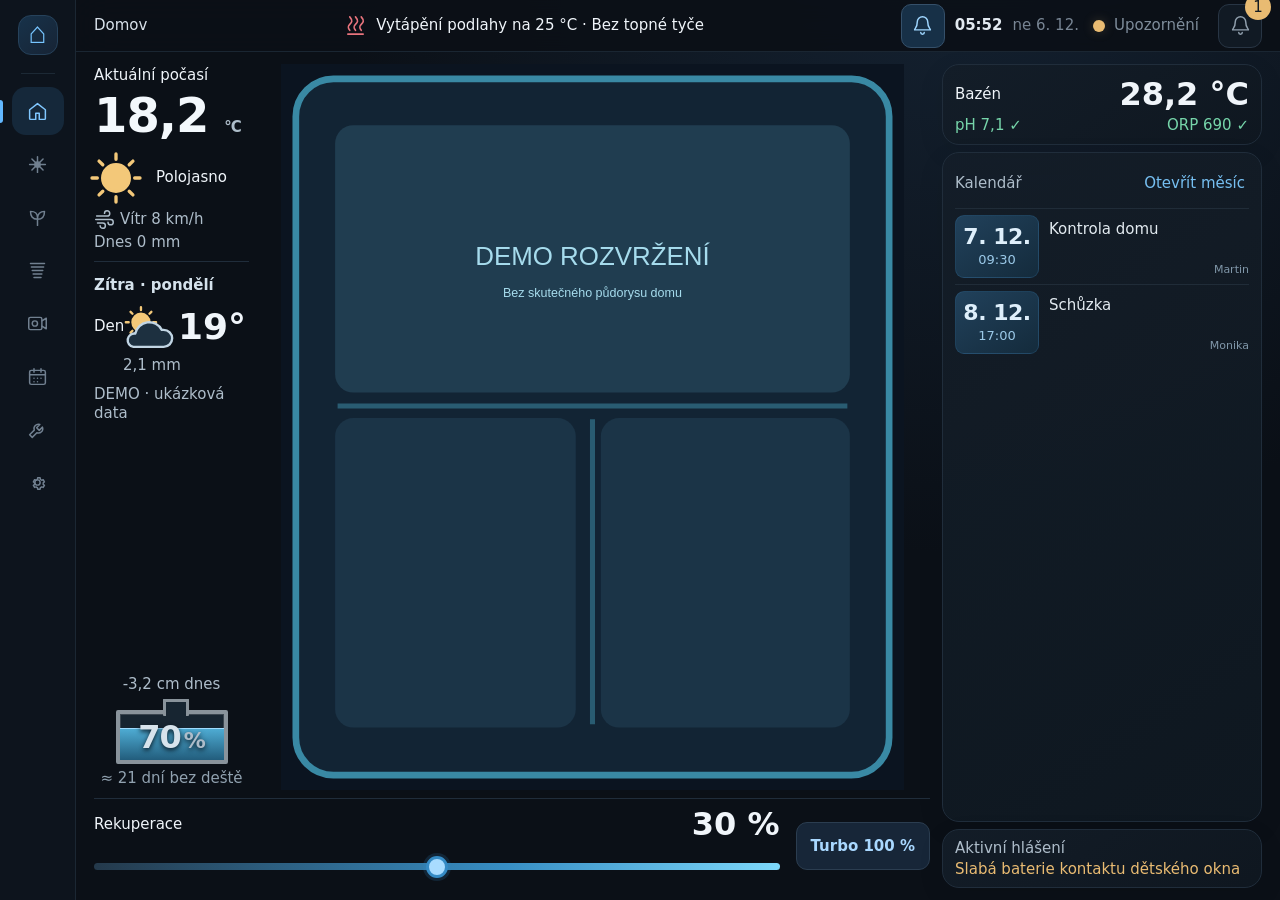
==== index.html @ 079b48f7 "deploy: kudykam/home-panel-esp32@e3492c60e40f4cee15c1166cba44aa12a469d02b" ====
<!doctype html>
<html lang="cs">
  <head>
    <meta charset="UTF-8" />
    <meta name="viewport" content="width=device-width, initial-scale=1.0, viewport-fit=cover" />
    <meta name="theme-color" content="#0b1017" />
    <title>Domov · Ovládací panel</title>
    <script type="module" crossorigin src="./assets/index-CubqX4QG.js"></script>
    <link rel="stylesheet" crossorigin href="./assets/index-C8oqj4Im.css">
  </head>
  <body>
    <div id="app"></div>
  </body>
</html>
---- assets/index-C8oqj4Im.css ----
#app .forecast-period{display:grid;grid-template-columns:32px 40px 1fr;align-items:center;gap:3px;width:100%}#app .forecast-period>b{font-size:calc(var(--type-value)*.8);line-height:1.1}#app .forecast-period>small{grid-column:2/-1;font-size:var(--type-min);color:var(--muted)}#app .home-forecast{cursor:pointer;min-height:44px}#app .home-forecast:focus-visible{outline:2px solid #65b9f5;outline-offset:3px}#app.editing-panel .home-forecast{outline:2px dashed #65b9f5;outline-offset:3px}#app .status-icon-mapping{grid-column:1/-1}#app .status-map-row{display:grid;grid-template-columns:minmax(60px,1fr) minmax(100px,2fr) 28px 44px;align-items:center;gap:8px;margin-bottom:8px}#app .binding-modal input{min-width:0;width:100%;min-height:44px;padding:8px;font-size:var(--type-min)}#app .binding-modal form label{display:grid;gap:8px}#app .operating-status{min-width:0}#app .operating-status>span{overflow:hidden;white-space:nowrap;text-overflow:ellipsis}:root{font-family:Segoe UI,system-ui,sans-serif;color:#e6edf5;background:#0b1017;font-synthesis:none;text-rendering:optimizeLegibility;--bg:#0b1017;--panel:#111923;--panel2:#141e2a;--stroke:#202d3b;--muted:#8593a1;--dim:#5f6d7b;--blue:#64b5ff;--cyan:#55d0df;--green:#76d5aa;--amber:#e9bb72;--red:#e8747d;--rail:76px;--top:58px}*{box-sizing:border-box}body{margin:0;min-width:320px;min-height:100vh;background:radial-gradient(ellipse at 75% -10%,#152333 0,transparent 46%),var(--bg)}button,input,select{font:inherit}button{color:inherit;cursor:pointer}#app{min-height:100vh}.sidebar{position:fixed;z-index:5;inset:0 auto 0 0;width:var(--rail);background:#0d141d;border-right:1px solid #1b2733;display:flex;flex-direction:column;align-items:center;padding:15px 0 12px}.brand-mark{width:40px;height:40px;border-radius:13px;display:grid;place-items:center;background:linear-gradient(140deg,#17324a,#172435);border:1px solid #26425b;color:#77c5ff}.brand-house{font:30px/1 Manrope;transform:translateY(-2px)}.rail-separator{width:34px;height:1px;background:#1c2935;margin:18px 0 13px}.rail-nav{display:flex;flex-direction:column;gap:7px;align-items:center}.rail-button{position:relative;width:52px;height:51px;border:0;border-radius:14px;background:transparent;color:#718090;display:flex;align-items:center;justify-content:center;transition:.16s}.rail-button>span:not(.alarm-dot){position:absolute;left:calc(100% + 10px);z-index:10;padding:7px 10px;background:#192534;border:1px solid #2a3a4d;border-radius:8px;color:#dce6f1;font-size:12px;white-space:nowrap;opacity:0;pointer-events:none;transform:translate(-3px);transition:.15s}.rail-button:hover>span:not(.alarm-dot){opacity:1;transform:translate(0)}.rail-button:hover{background:#172332;color:#d7e8f7}.rail-button.active{color:#80c7ff;background:#15283a}.rail-button.active:before{content:"";position:absolute;left:-12px;width:3px;height:23px;border-radius:0 3px 3px 0;background:#62b8ff}.sidebar-bottom{margin-top:auto;display:flex;flex-direction:column;align-items:center;gap:15px}.avatar{width:32px;height:32px;border-radius:50%;display:grid;place-items:center;background:#243142;color:#b8c6d4;font-size:13px;font-weight:700}.alarm-button{color:#718090}.alarm-button.alarm-on{color:#ff8991;background:#39202a}.alarm-dot{display:none;position:absolute;width:6px;height:6px;background:#e8747d;border:1px solid #0d141d;border-radius:50%;right:12px;top:11px}.alarm-on .alarm-dot{display:block}.workspace{margin-left:var(--rail);min-height:100vh}.topbar{height:var(--top);border-bottom:1px solid #1a2632;display:flex;align-items:center;justify-content:space-between;padding:0 30px;position:sticky;z-index:4;top:0;background:#0b1017e8;-webkit-backdrop-filter:blur(18px);backdrop-filter:blur(18px)}.breadcrumbs{display:flex;align-items:center;gap:11px;color:#758392;font-size:12px}.breadcrumbs b{font-weight:500;color:#d9e2eb}.crumb-slash{color:#384552}.topbar-right{display:flex;align-items:center;gap:12px;color:#7f8d9b;font-size:11px}.connection{display:flex;align-items:center;gap:7px;color:#9aa8b6}.connection i,.online-chip i,.live-pill i{width:6px;height:6px;border-radius:50%;background:#66d6a2;box-shadow:0 0 9px #66d6a277}.topbar-divider{height:18px;width:1px;background:#263240;margin:0 4px}.clock{font-size:13px;color:#e2e9f0;font-weight:600}.date{color:#788594}.round-button{width:34px;height:34px;border-radius:11px;border:1px solid #283544;background:#111a24;color:#91a0ae;display:grid;place-items:center;margin-left:9px}.top-alarm.alarm-on{color:#ff8991;border-color:#703740}.page-content{max-width:1480px;margin:auto;padding:25px 30px 28px}.page-head{display:flex;align-items:center;justify-content:space-between;margin-bottom:21px;min-height:71px}.eyebrow,.section-kicker{display:block;color:#738292;font-size:9px;font-weight:700;letter-spacing:1.5px}.page-head h1{font-family:Manrope,sans-serif;font-size:27px;line-height:1.2;letter-spacing:-.8px;margin:6px 0 4px;font-weight:600;color:#eef3f8}.subhead{margin:0;color:#8593a1;font-size:12px}.wave{font-size:18px;color:#eabd77;margin-left:5px}.primary-button,.secondary-button,.danger-button{min-height:40px;padding:0 14px;border-radius:11px;border:1px solid #2b3d50;background:#172638;color:#a9d8ff;display:inline-flex;align-items:center;justify-content:center;gap:9px;font-size:11px;font-weight:600;transition:.15s}.primary-button:hover{background:#1c3148;border-color:#3c6386}.secondary-button{background:#131d28;color:#bdc9d5;border-color:#2a3744}.secondary-button:hover{background:#1b2836}.danger-button{background:#a63c48;border-color:#bd5661;color:#fff}.danger-button:hover{background:#bb4955}.switch,.toggle{width:29px;height:17px;border-radius:12px;background:#34414e;display:inline-flex;align-items:center;padding:2px;transition:.18s}.switch i,.toggle i{width:13px;height:13px;background:#9aa6b2;border-radius:50%;transition:.18s}.switch.on,.toggle.on{background:#3d91ce;justify-content:flex-end}.switch.on i,.toggle.on i{background:#eaf6ff}.card{background:linear-gradient(145deg,#131d28f5,#0f1720f5);border:1px solid #202d3b;border-radius:17px;box-shadow:0 8px 28px #00000013}.home-grid{display:grid;grid-template-columns:minmax(0,1.55fr) minmax(285px,.9fr);gap:16px;min-height:465px}.floorplan-card{padding:17px 18px 12px;display:flex;flex-direction:column;min-width:0}.card-heading{display:flex;align-items:center;justify-content:space-between}.card-heading h2,.integration-card h2,.activity-card h2,.outdoor-controls h2{font-family:Manrope,sans-serif;font-weight:600;font-size:15px;letter-spacing:-.25px;margin:4px 0 0;color:#e6edf4}.card-heading.compact h2{font-size:14px}.live-pill{display:inline-flex;align-items:center;gap:6px;margin-left:6px;padding:4px 7px;border:1px solid #284639;border-radius:20px;color:#7dd8ab;font:600 9px DM Sans;vertical-align:2px}.live-pill i{width:5px;height:5px}.icon-action{width:31px;height:31px;border:1px solid #293746;border-radius:10px;background:#141f2a;color:#91a1af;display:grid;place-items:center}.icon-action:hover{color:#9bd3ff;border-color:#385674}.icon-action.small{width:27px;height:27px;background:transparent;border-color:transparent}.floorplan-host{flex:1;min-height:0;display:grid;place-items:center;padding:13px 12px 6px}.plan-placeholder,.plan-live{width:100%;height:100%;max-height:396px;min-height:280px;position:relative;border-radius:12px;overflow:hidden;background:#101923}.plan-placeholder svg{width:100%;height:100%;display:block}.map-room{fill:#121e29;stroke:#7e93a5;stroke-width:.62;transition:.2s}.room-0{fill:#172735}.room-1,.room-2{fill:#16232d}.map-room+text{fill:#91a0ad;font:2px DM Sans;pointer-events:none}.map-dot{fill:#58b8ff;filter:drop-shadow(0 0 1px #59baff)}.map-dot.soft{fill:#697d8d}.plan-overlay{position:absolute;left:50%;bottom:11px;transform:translate(-50%);padding:7px 11px;background:#0d151edb;border:1px solid #263847;border-radius:8px;color:#8797a5;font-size:9px;white-space:nowrap;-webkit-backdrop-filter:blur(6px);backdrop-filter:blur(6px)}.plan-live img{width:100%;height:100%;object-fit:contain}.live-tag{position:absolute;top:10px;left:11px;padding:6px 8px;border-radius:8px;background:#0b131bdb;color:#83d2a6;font-size:9px;display:flex;gap:6px;align-items:center}.live-tag i{width:5px;height:5px;border-radius:50%;background:#65d89f}.floorplan-footer{display:flex;align-items:center;gap:13px;border-top:1px solid #1e2a36;padding:10px 2px 0;color:#7d8a98;font-size:9px}.floorplan-footer>span{display:flex;align-items:center;gap:6px}.legend-dot{width:7px;height:7px;border-radius:50%}.legend-dot.blue{background:#5cb5fc}.legend-dot.muted{background:#657583}.floorplan-footer .floorplan-note{margin-left:auto;color:#596978}.right-stack{display:grid;grid-template-rows:auto auto 1fr;gap:13px;min-height:0}.status-card{padding:16px 17px 8px}.status-check{width:27px;height:27px;border-radius:9px;background:#193329;color:#75d9a2;display:grid;place-items:center}.status-list{margin-top:12px}.status-row{height:38px;display:flex;align-items:center;gap:9px;border-top:1px solid #1d2935;font-size:10px}.row-icon{width:24px;height:24px;border-radius:8px;display:grid;place-items:center}.blue-icon{color:#73c5ff;background:#182d3e}.amber-icon{color:#e9bd79;background:#30291e}.cyan-icon{color:#6acddb;background:#183039}.row-label{color:#9ba8b4;flex:1}.status-row strong{color:#dce5ed;font-size:10px;font-weight:600}.row-trend{color:#6cd29f;font-size:9px}.weather-card{padding:14px 17px 12px}.weather-main{display:flex;align-items:center;justify-content:space-between}.weather-temp{font:500 37px/1.1 Manrope,sans-serif;letter-spacing:-2px;margin-top:4px;color:#eaf0f6}.weather-temp span{font-size:25px;color:#bac8d4}.weather-caption{font-size:9px;color:#8a98a6;margin-top:3px}.weather-caption span{margin:0 4px;color:#51606e}.weather-icon{font-size:49px;line-height:1;color:#e4be7d;position:relative;margin:1px 12px 0 0}.weather-icon span{position:absolute;font-size:32px;right:-12px;bottom:-5px;color:#778b9d}.weather-foot{border-top:1px solid #202c38;margin-top:11px;padding-top:10px;display:flex;justify-content:space-between;color:#7e8c9a;font-size:9px}.weather-foot b{color:#c7d1dc;font-weight:500;margin-left:4px}.next-card{padding:12px 14px;display:flex;align-items:center;gap:11px;min-height:67px}.next-icon{width:31px;height:31px;display:grid;place-items:center;border-radius:10px;background:#1a2937;color:#78c2fa}.next-card>div:nth-child(2){display:flex;flex-direction:column;gap:3px;flex:1}.next-card strong{font-size:11px;color:#d6e0e9}.next-card>div:nth-child(2)>span:last-child{font-size:9px;color:#81909d}.next-card .section-kicker{font-size:8px}.online-chip,.saved-chip{display:inline-flex;align-items:center;gap:7px;padding:8px 10px;border:1px solid #263b34;border-radius:10px;color:#8dd5ae;background:#11221c;font-size:10px}.climate-grid{display:grid;grid-template-columns:minmax(240px,.85fr) minmax(330px,1.2fr);gap:15px}.climate-main{padding:24px;display:flex;flex-direction:column;align-items:center;min-height:360px;grid-row:span 2;background:radial-gradient(ellipse at 50% 37%,#1a2b39,#121c27 62%)}.climate-main>.section-kicker{align-self:flex-start}.climate-reading{font:500 90px/.95 Manrope;color:#edf5fb;letter-spacing:-7px;margin-top:35px}.climate-reading sup{font-size:36px;letter-spacing:-2px;color:#b9c9d6}.climate-status{color:#9bacb8;font-size:11px;display:flex;align-items:center;gap:8px;margin-top:10px}.climate-status svg{color:#e9bb72}.thermo-control{display:flex;align-items:center;justify-content:space-between;width:100%;margin-top:auto;border-top:1px solid #263442;padding-top:18px}.thermo-control>div{display:flex;flex-direction:column;align-items:center;gap:3px;color:#8594a1;font-size:10px}.thermo-control strong{font-size:21px;color:#e7edf4}.circle-control{width:42px;height:42px;border-radius:50%;background:#192632;border:1px solid #334454;color:#c2d0dc;font-size:23px}.circle-control:hover{border-color:#62afe7;color:#8bcfff}.setting-card,.zone-card{padding:18px}.segmented{display:grid;grid-template-columns:repeat(3,1fr);gap:5px;padding:4px;background:#0d151d;border-radius:11px;margin-top:17px}.segmented button{border:0;background:transparent;color:#82909e;border-radius:8px;height:32px;font-size:10px}.segmented button.selected{background:#1a2c3b;color:#9ed4ff;box-shadow:inset 0 0 0 1px #29445a}.mini-metrics{display:grid;grid-template-columns:repeat(3,1fr);margin:17px 0 14px}.mini-metrics>div{display:flex;flex-direction:column;gap:7px;padding-left:10px;border-left:1px solid #273441}.mini-metrics>div:first-child{padding-left:0;border:0}.mini-metrics span{font-size:8px;color:#7e8c99}.mini-metrics b{font-size:12px;color:#dbe4ec}.green-text{color:#75d5a4!important}.device-row{border-top:1px solid #24313e;padding-top:12px;display:flex;align-items:center;gap:10px;color:#e3b96f}.device-row span:nth-child(2){display:flex;flex-direction:column;gap:3px;flex:1}.device-row b{font-size:10px;color:#d7e0e9}.device-row small{font-size:8px;color:#82909d}.toggle{cursor:pointer}.zone-card .card-heading{margin-bottom:12px}.tiny-counter{font-size:9px;padding:5px 7px;background:#192530;border-radius:7px;color:#91a0ae}.zone-row{display:grid;grid-template-columns:110px 1fr 43px;gap:10px;align-items:center;height:34px;border-top:1px solid #1e2a36;font-size:9px;color:#a4b0ba}.zone-row b{text-align:right;color:#e0e8ef}.zone-bar{height:4px;background:#283541;border-radius:4px;overflow:hidden}.zone-bar i{display:block;height:100%;background:linear-gradient(90deg,#3488c9,#64c3eb);border-radius:4px}.feature-grid{display:grid;grid-template-columns:repeat(3,1fr);gap:15px}.feature-card{padding:18px;min-height:216px}.feature-top{display:flex;justify-content:space-between;align-items:center;margin-bottom:18px}.feature-icon{width:42px;height:42px;border-radius:13px;background:#182b3a;color:#72c4fa;display:grid;place-items:center}.feature-icon.irrigation{background:#1a3029;color:#78d1a4}.feature-icon.tank{background:#183039;color:#6ecddd}.feature-card>.section-kicker{font-size:8px}.feature-value{font:600 31px Manrope,sans-serif;letter-spacing:-1px;margin-top:5px}.feature-label{font-size:10px;color:#9ba9b4;margin-top:1px}.feature-detail{font-size:9px;color:#738291;margin-top:12px}.feature-meter{height:4px;background:#283440;margin-top:12px;border-radius:4px}.feature-meter i{display:block;height:100%;background:#54b3ed;border-radius:4px}.outdoor-controls{margin-top:15px;padding:18px;display:flex;align-items:center;justify-content:space-between}.outdoor-controls p{font-size:10px;color:#84929f;margin:6px 0 0}.primary-button.running{color:#92dfb4;background:#183128;border-color:#31523e}.blinds-layout{display:grid;grid-template-columns:1.2fr .8fr;gap:15px}.blind-card,.robo-card{padding:19px}.blind-state{font-size:10px;color:#9ed5ff}.blind-visual{height:184px;display:grid;place-items:center;border-radius:12px;background:radial-gradient(ellipse,#203445,#111a24 72%);margin:14px 0}.window-frame{position:relative;width:176px;height:137px;border:7px solid #4c6273;border-radius:5px;background:linear-gradient(135deg,#203e52,#2b5063 58%,#293b45);box-shadow:0 8px 30px #0006;overflow:hidden}.window-frame:before{content:"";position:absolute;inset:0 auto 0 50%;width:5px;transform:translate(-50%);background:#4c6273;z-index:2}.window-glow{position:absolute;top:0;right:0;bottom:0;left:0;background:linear-gradient(145deg,#91bad029,transparent 60%)}.slats{position:absolute;inset:0 0 auto;height:var(--blind);z-index:3;background:repeating-linear-gradient(180deg,#6a7780,#6a7780 6px,#3a4851 7px,#3a4851 10px);transition:height .2s}.range{-webkit-appearance:none;-moz-appearance:none;appearance:none;width:100%;height:4px;background:linear-gradient(90deg,#4da5e5,#2b3946);border-radius:5px;outline:none;accent-color:#68bdf8}.range::-webkit-slider-thumb{-webkit-appearance:none;-moz-appearance:none;appearance:none;width:14px;height:14px;border-radius:50%;background:#a9dcff;border:3px solid #358bc5;box-shadow:0 0 0 3px #358bc52d}.range-labels,.volume-marks{display:flex;justify-content:space-between;color:#748391;font-size:9px;margin-top:8px}.room-blinds{display:grid;grid-template-columns:repeat(3,1fr);margin-top:17px;padding-top:14px;border-top:1px solid #24313c}.room-blinds>div{display:flex;flex-direction:column;gap:5px;padding-left:11px;border-left:1px solid #283542}.room-blinds>div:first-child{padding-left:0;border:0}.room-blinds span:first-child{font-size:9px;color:#c5d0d9}.room-blinds b{font-size:14px;color:#e3ebf2}.mini-state{font-size:8px;color:#7d8b98}.robo-card{display:flex;flex-direction:column}.robo-top{display:flex;justify-content:space-between;align-items:center;margin-bottom:17px}.robo-disc{width:44px;height:44px;border-radius:50%;display:grid;place-items:center;background:radial-gradient(circle at 35% 30%,#d3dce3,#6e7b85 55%,#333f49);color:#22303c;font-weight:800;font-family:Manrope;border:4px solid #87949e;box-shadow:0 5px 15px #0006}.robo-card h2{font:600 18px Manrope;margin:7px 0}.robo-card p{font-size:10px;color:#82909d;line-height:1.5;margin:0}.robo-stats{display:grid;grid-template-columns:repeat(3,1fr);border-top:1px solid #26323e;border-bottom:1px solid #26323e;margin:17px 0;padding:13px 0}.robo-stats div{display:flex;flex-direction:column;gap:5px;padding-left:9px;border-left:1px solid #26323e}.robo-stats div:first-child{padding-left:0;border:0}.robo-stats b{font-size:11px;color:#d8e2eb}.robo-stats span{font-size:8px;color:#7f8e9b}.full-width{width:100%;margin-top:auto}.events-layout{display:grid;grid-template-columns:1.35fr .85fr;gap:15px}.events-card,.activity-card{padding:18px}.timeline{margin-top:16px}.timeline-item{display:grid;grid-template-columns:50px 13px 1fr 27px;gap:10px;align-items:center;min-height:69px;border-top:1px solid #202d39}.timeline-time{font-size:12px;font-weight:600;color:#d9e4ed}.timeline-time small{display:block;font-size:8px;color:#73818e;font-weight:400;margin-top:3px}.timeline-marker{width:8px;height:8px;border:2px solid #627688;background:#15212d;border-radius:50%;position:relative}.timeline-marker:after{content:"";position:absolute;width:1px;height:55px;top:6px;left:2px;background:#2b3947}.timeline-item:last-child .timeline-marker:after{display:none}.timeline-marker.highlight{border-color:#62b7f3;background:#3b8bc1;box-shadow:0 0 0 4px #24435b}.timeline-copy{display:flex;flex-direction:column;gap:4px}.timeline-copy b{font-size:10px;color:#d5dfe8}.timeline-copy span{font-size:9px;color:#7f8e9c}.activity-card h2{margin:7px 0 14px}.activity-row{display:flex;align-items:flex-start;gap:10px;border-top:1px solid #202c37;padding:13px 0}.activity-dot{width:7px;height:7px;border-radius:50%;background:#57b6f0;margin-top:4px;box-shadow:0 0 8px #57b6f040}.dot-1{background:#e9bd77}.dot-2{background:#72d2a3}.activity-row div{display:flex;flex-direction:column;gap:4px;flex:1}.activity-row b{font-size:9px;color:#cdd8e1;font-weight:500}.activity-row span:not(.activity-dot){font-size:8px;color:#758391}.activity-row time{font-size:8px;color:#758391}.settings-grid{display:grid;grid-template-columns:1.2fr .8fr;gap:14px}.settings-card{padding:19px}.settings-title{display:flex;align-items:center;gap:12px;color:#7cbfeb}.settings-title>div{flex:1}.settings-title h2{font:600 12px Manrope;color:#dce5ed;margin:0}.settings-title p{font-size:9px;color:#7f8c99;margin:4px 0 0}.range-wrap{display:flex;align-items:center;gap:13px;margin:22px 0 7px}.range-wrap .range{flex:1}.range-wrap b{font-size:11px;color:#c9d7e3;width:34px;text-align:right}.setting-divider{height:1px;background:#24313d;margin:17px 0}.time-select{background:#182430;color:#d2dde6;border:1px solid #2a3b4a;border-radius:8px;padding:7px 10px;font-size:10px}.sound-card .volume-value{font:600 34px Manrope;letter-spacing:-1px;color:#e5edf4;margin:24px 0 9px}.volume-value span{font-size:16px;color:#8d9ba8;margin-left:3px}.test-sound{margin-top:18px;width:100%;min-height:36px}.integration-card{grid-column:1/-1;padding:16px 19px;display:flex;align-items:center;justify-content:space-between}.integration-card p{font-size:10px;color:#81909e;margin:7px 0 0}.mock-badge{font-size:8px;color:#a9cceb;letter-spacing:1px;background:#172b3b;border:1px solid #29435a;border-radius:7px;padding:7px 9px}.modal-backdrop{position:fixed;z-index:20;top:0;right:0;bottom:0;left:0;background:#05090dcc;-webkit-backdrop-filter:blur(6px);backdrop-filter:blur(6px);display:grid;place-items:center;padding:18px}.alarm-modal{width:min(400px,100%);padding:28px;border-radius:18px;border:1px solid #554047;background:linear-gradient(145deg,#1d2029,#151a22);box-shadow:0 24px 90px #0009;text-align:center}.alarm-symbol{width:52px;height:52px;border-radius:16px;display:grid;place-items:center;background:#40252b;color:#f08b91;margin:0 auto 18px}.alarm-modal .eyebrow{color:#dc858b}.alarm-modal h2{font:600 20px Manrope;margin:8px 0;color:#f0f2f5}.alarm-modal p{font-size:11px;line-height:1.6;color:#9da8b3;margin:0 auto 22px;max-width:300px}.modal-actions{display:flex;justify-content:center;gap:9px}.modal-actions button{min-width:120px}@media(min-width:1300px){:root{--rail:82px;--top:64px}.page-content{padding:34px 40px}.page-head{margin-bottom:27px}.page-head h1{font-size:30px}.home-grid{gap:18px;min-height:580px}.floorplan-card{padding:20px 22px 14px}.plan-placeholder,.plan-live{max-height:490px;min-height:380px}.right-stack{gap:16px}.status-card{padding:20px}.status-row{height:45px}.weather-card{padding:17px 20px}.next-card{min-height:77px}.climate-grid,.feature-grid,.blinds-layout,.events-layout,.settings-grid{gap:18px}.climate-main{min-height:410px}.feature-card{min-height:245px;padding:22px}.blind-visual{height:225px}.settings-card{padding:23px}}@media(max-width:1100px){.page-content{padding:20px 22px}.topbar{padding:0 22px}.home-grid{grid-template-columns:minmax(0,1.36fr) minmax(268px,.86fr);gap:12px}.floorplan-card{padding:14px}.floorplan-host{padding:10px 4px 5px}.right-stack{gap:10px}.status-card{padding:13px 14px 7px}.weather-card{padding:12px 14px 10px}.next-card{padding:9px 12px;min-height:58px}.status-row{height:34px}.plan-placeholder,.plan-live{min-height:250px}.floorplan-footer .floorplan-note{display:none}.page-head{margin-bottom:16px}.page-head h1{font-size:24px}}@media(max-width:800px){:root{--rail:62px;--top:52px}.sidebar{padding-top:11px}.brand-mark{width:36px;height:36px}.rail-button{width:46px;height:46px}.rail-button.active:before{left:-8px}.page-content{padding:17px 15px}.topbar{padding:0 14px}.connection,.topbar-divider,.date{display:none}.home-grid,.climate-grid,.blinds-layout,.events-layout,.settings-grid{grid-template-columns:1fr}.home-grid{min-height:auto}.floorplan-card{min-height:405px}.right-stack{grid-template-columns:1fr 1fr;grid-template-rows:auto auto}.next-card{grid-column:1/-1}.climate-main{grid-row:auto;min-height:310px}.feature-grid{grid-template-columns:1fr}.feature-card{min-height:170px}.outdoor-controls{gap:14px}.blind-card,.robo-card{min-height:320px}.integration-card{grid-column:auto}.page-head{align-items:flex-start;gap:10px}.page-head>.primary-button,.page-head>.secondary-button,.page-head>.online-chip,.page-head>.saved-chip{margin-top:7px;flex-shrink:0}.subhead{max-width:330px}}@media(max-height:650px)and (min-width:801px){:root{--top:50px}.page-content{padding-top:15px;padding-bottom:14px}.page-head{min-height:58px;margin-bottom:13px}.page-head h1{font-size:23px;margin:4px 0 2px}.subhead{font-size:10px}.home-grid{min-height:calc(100vh - 146px)}.plan-placeholder,.plan-live{min-height:220px;max-height:calc(100vh - 230px)}.floorplan-card{padding:12px 14px 9px}.floorplan-host{padding:7px}.status-row{height:31px}.weather-card{padding-top:9px;padding-bottom:8px}.weather-temp{font-size:31px}.weather-foot{margin-top:8px;padding-top:7px}.next-card{min-height:53px}.climate-main{min-height:280px;padding:19px}.climate-reading{font-size:72px;margin-top:19px}.setting-card,.zone-card{padding:14px}.feature-card{min-height:180px;padding:14px}.blind-visual{height:145px}}@media(max-width:520px){.topbar-right{gap:5px}.clock{font-size:11px}.round-button{width:30px;height:30px}.page-head h1{font-size:20px}.eyebrow{font-size:8px}.subhead{font-size:10px}.page-head>.primary-button{font-size:0;padding:0 10px;min-width:42px}.page-head>.primary-button span:not(.switch){display:none}.right-stack{grid-template-columns:1fr}.next-card{grid-column:auto}.floorplan-card{min-height:350px}.plan-placeholder,.plan-live{min-height:255px}.floorplan-footer{gap:9px}.zone-row{grid-template-columns:95px 1fr 37px}.topbar{padding:0 10px}.breadcrumbs{font-size:10px}.room-blinds{grid-template-columns:1fr;gap:8px}.room-blinds>div{border:0;padding:0;display:grid;grid-template-columns:1fr auto}.room-blinds .mini-state{grid-column:1/-1}.timeline-item{grid-template-columns:43px 10px 1fr 25px;gap:7px}.timeline-copy span{line-height:1.35}}.plan-placeholder{display:grid;place-items:center;background:linear-gradient(145deg,#111b25,#101720)}.plan-placeholder svg{width:34px;height:34px;display:block;fill:none;stroke:currentColor;stroke-width:1.5;stroke-linecap:round;stroke-linejoin:round}.plan-svg{display:block;width:100%;height:100%;object-fit:contain}.plan-marker{cursor:pointer;outline:none}.plan-marker circle{fill:#60b9f45c;stroke:#79c9ff;stroke-width:5;vector-effect:non-scaling-stroke}.plan-marker .marker-core{fill:#8bd1ff;stroke:#d3edff;stroke-width:1.2}.plan-marker.critical circle{fill:#e9bd7755;stroke:#eac27c}.plan-marker.critical .marker-core{fill:#f1c879;stroke:#ffedc9}.plan-marker:focus circle:first-child,.plan-marker:hover circle:first-child{stroke-width:8;filter:drop-shadow(0 0 8px #6bc5ff)}.plan-empty{display:flex;flex-direction:column;align-items:center;text-align:center;gap:9px;padding:20px}.plan-house-icon{width:72px;height:72px;display:grid;place-items:center;position:relative;border-radius:22px;background:linear-gradient(145deg,#192d3d,#142330);border:1px solid #2a455a;color:#70bff4}.plan-house-icon i{position:absolute;width:5px;height:5px;right:15px;top:15px;border-radius:50%;background:#59d19b;box-shadow:0 0 10px #59d19b}.plan-empty strong{font:600 13px Manrope,Segoe UI,sans-serif;color:#d7e2eb}.plan-empty>span{font-size:10px;color:#81909e;max-width:260px;line-height:1.5}.plan-empty small{font-size:8px;color:#5ca8d9;letter-spacing:1.5px;margin-top:6px}.round-button{width:44px;height:44px}.switch{width:44px;height:26px;padding:3px}.switch i{width:20px;height:20px}.circle-control{width:48px;height:48px}.primary-button,.secondary-button,.danger-button{min-height:44px}.icon-action,.icon-action.small{width:44px;height:44px}.toggle{width:44px;height:44px;padding:9px 0;flex-shrink:0;background:transparent;position:relative}.toggle:before{content:"";position:absolute;top:9px;right:0;bottom:9px;left:0;background:#34414e;border-radius:12px}.toggle.on{background:transparent}.toggle.on:before{background:#3d91ce}.toggle i{width:20px;height:20px}.toggle i{position:relative;z-index:1}.range{height:44px;background:transparent;touch-action:pan-y}.range::-webkit-slider-runnable-track{height:5px;border-radius:5px;background:linear-gradient(90deg,#4da5e5,#2b3946)}.range::-moz-range-track{height:5px;border-radius:5px;background:linear-gradient(90deg,#4da5e5,#2b3946)}.range::-webkit-slider-thumb{margin-top:-5px;width:16px;height:16px}.range::-moz-range-thumb{width:12px;height:12px;border-radius:50%;background:#a9dcff;border:3px solid #358bc5;box-shadow:0 0 0 3px #358bc52d}.time-select{min-height:44px}.segmented button{height:44px}@media(max-width:520px){.round-button{width:40px;height:40px}}@media(max-height:650px)and (min-width:801px){.page-content{padding-top:10px;padding-bottom:5px}.page-head{min-height:54px;margin-bottom:10px}.climate-grid{row-gap:10px}.climate-main{min-height:260px}.setting-card,.zone-card{padding:12px}.segmented{margin-top:12px}.mini-metrics{margin:13px 0 10px}}:root{--touch:44px;--detail-gap:14px;--detail-pad:20px}button:disabled{opacity:.35;cursor:not-allowed}button:focus-visible,input:focus-visible{outline:2px solid var(--blue);outline-offset:3px}button.toggle{border:0;padding:3px;background:transparent}.toggle{flex-shrink:0}.card h2{margin:4px 0;font-size:16px;font-weight:600}.muted-note{font-size:11px;color:var(--muted);line-height:1.55;margin:12px 0 0}.card svg{flex-shrink:0}.primary-button,.secondary-button{font-size:12px}.round-button{position:relative}.notification-count{position:absolute;top:-5px;right:-5px;min-width:17px;height:17px;background:var(--amber);color:#151c23;border-radius:20px;font-size:10px;display:grid;place-items:center}.health-indicator{width:11px;height:11px;border-radius:50%;background:var(--green);box-shadow:0 0 12px #76d5aa38;margin-left:4px}.health-indicator.warning{background:var(--amber);box-shadow:0 0 12px #e9bb7238}.health-indicator.critical{background:var(--red);box-shadow:0 0 12px #e8747d55}.health-label{position:absolute;width:1px;height:1px;overflow:hidden;clip-path:inset(50%)}.climate-detail-grid,.outdoor-detail-grid,.blinds-detail-grid,.settings-detail-grid{display:grid;gap:var(--detail-gap);height:calc(100vh - 204px);min-height:0}.climate-detail-grid{grid-template-columns:1fr 1.2fr}.thermostat-panel,.heatpump-panel,.pool-panel,.irrigation-panel,.tank-panel,.blind-zones,.robot-panel,.connection-settings{padding:var(--detail-pad);min-width:0;min-height:0}.target-reading{font-size:62px;letter-spacing:-3px;font-weight:500;text-align:center;margin:15px 0 4px}.target-reading span{font-size:24px;letter-spacing:0;color:var(--muted);margin-left:6px}.target-controls{display:flex;align-items:center;justify-content:space-between;gap:10px}.target-controls>span{font-size:12px;color:var(--muted)}.climate-setting{display:flex;align-items:center;justify-content:space-between;border-top:1px solid var(--stroke);margin-top:16px;padding-top:14px;gap:10px}.climate-setting>div{display:flex;flex-direction:column;gap:6px}.climate-setting b{font-size:13px}.climate-setting small{font-size:10px;color:var(--muted)}.room-temperatures{margin-top:17px}.room-temperatures>.section-kicker{margin-bottom:8px}.room-temperatures>div{display:flex;justify-content:space-between;border-top:1px solid var(--stroke);padding:9px 0;font-size:12px;color:#b7c7d5}.room-temperatures b{color:#e6edf5}.heat-metrics{display:grid;grid-template-columns:1fr 1fr;margin-top:22px;gap:12px}.heat-metrics>div{background:#0e1822;border:1px solid var(--stroke);border-radius:12px;padding:18px 14px;display:flex;flex-direction:column;gap:10px}.heat-metrics span{font-size:11px;color:var(--muted)}.heat-metrics b{font-size:24px;font-weight:500;color:#c5e5ff}.heat-now{margin-top:20px}.outdoor-detail-grid{grid-template-columns:1.2fr 1fr .85fr}.quality-metric{padding:17px 0 10px;border-bottom:1px solid var(--stroke)}.quality-metric>div:first-child{display:flex;justify-content:space-between;align-items:center;font-size:12px;color:#aabac8;gap:5px}.quality-metric strong{font-size:21px;color:#e6edf5;font-weight:500;white-space:nowrap}.quality-metric strong small{font-size:11px;color:var(--muted)}.quality-track{height:6px;border-radius:4px;background:#283a49;position:relative;margin:13px 3px 8px}.quality-track i{position:absolute;top:0;bottom:0;border-radius:4px;background:#327b69}.quality-track b{position:absolute;top:-4px;width:4px;height:14px;border-radius:3px;background:#9fdec5;transform:translate(-50%);box-shadow:0 0 8px #87dfbb55}.quality-caption{display:flex;justify-content:space-between;gap:4px;font-size:9px;color:#7d9a9b}.quality-caption>span:last-child{color:var(--green)}.out-of-range .quality-track b{background:var(--amber)}.out-of-range .quality-caption>span:last-child{color:var(--amber)}.detail-list{margin:20px 0}.detail-list>div{padding:16px 0;border-bottom:1px solid var(--stroke)}.detail-list dt{font-size:11px;color:var(--muted);margin-bottom:8px}.detail-list dd{margin:0;font-size:16px;color:#d7e6f2}.tank-panel{display:flex;flex-direction:column}.tank-illustration{display:flex;justify-content:center;align-items:center;flex:1;min-height:180px;padding:18px 20px}.tank-profile{position:relative;isolation:isolate;width:118px;height:210px;border:3px solid #5c7a90;border-radius:24px 24px 30px 30px;background:repeating-linear-gradient(0deg,#1b2935 0,#1b2935 39px,#253c4d,#253c4d 41px);box-shadow:inset 0 0 25px #0002}.tank-water{position:absolute;bottom:0;left:0;right:0;z-index:-1;max-height:100%;border-radius:0 0 26px 26px;background:linear-gradient(#468fbbcf,#214b71ee);border-top:2px solid #89c9e5;transition:height .5s}.tank-profile>b{position:absolute;top:0;right:0;bottom:0;left:0;display:flex;align-items:center;justify-content:center;gap:3px;font-size:30px;font-weight:500;text-shadow:0 2px 15px #0b151e}.tank-profile>b>span{font-size:15px}.tank-scale{position:absolute;right:-28px;top:0;bottom:0;display:block;line-height:51px;font-size:8px;text-align:right;color:var(--muted);transform:translateY(-20px)}.tank-volume{text-align:center;font-size:24px;font-weight:500}.tank-volume>span{font-size:12px;color:var(--muted)}.tank-delta{text-align:center;font-size:17px;color:var(--green);margin-top:14px}.tank-delta.negative{color:var(--amber)}.tank-delta>span{display:block;font-size:10px;color:var(--muted);margin-top:5px}.blinds-detail-grid{grid-template-columns:1fr 1fr}.all-blinds{display:grid;grid-template-columns:1fr 1fr;gap:8px;margin:16px 0}.blinds-room-list{display:flex;flex-direction:column}.blind-room{display:flex;align-items:center;gap:8px;padding:11px 0;border-top:1px solid var(--stroke)}.blind-room>span{display:flex;flex:1;flex-direction:column;gap:5px;min-width:0}.blind-room b{font-size:13px;font-weight:500}.blind-room small{font-size:10px;color:var(--muted)}.blind-control{height:44px;width:54px;border:1px solid #304558;border-radius:10px;background:#172735;color:#a7d8fc;font-size:22px}.robot-panel{display:flex;flex-direction:column}.robot-header{display:flex;align-items:center;gap:20px}.robot-s5{width:92px;height:92px;filter:drop-shadow(0 6px 10px #0005);flex-shrink:0}.robot-header h2{font-size:16px;line-height:1.5;margin:8px 0}.robot-battery{font-size:12px;color:var(--green)}.robot-last{display:flex;align-items:center;justify-content:space-between;gap:10px;border-top:1px solid var(--stroke);border-bottom:1px solid var(--stroke);margin:17px 0;padding:15px 0;font-size:11px}.robot-last>span{color:var(--muted)}.robot-last>b{font-weight:500}.robot-actions{display:grid;grid-template-columns:1fr 1fr;gap:9px;margin-top:auto}.robot-actions>button:first-child,.robot-actions>button:last-child{grid-column:1/-1}.event-center{height:calc(100vh - 204px);display:flex;flex-direction:column;overflow:hidden}.event-tabs{display:flex;gap:8px;border-bottom:1px solid var(--stroke);padding:9px 16px}.event-tabs button{min-height:44px;border:0;background:transparent;color:var(--muted);padding:0 16px;border-radius:8px;font-size:12px}.event-tabs button.selected{background:#1b3043;color:#a5d8ff}.event-tabs button>span{background:#354557;padding:2px 6px;border-radius:20px;margin-left:6px}.event-explanation{padding:14px 20px;font-size:11px;line-height:1.5;color:var(--muted)}.event-scroll{overflow:auto;overscroll-behavior:contain;flex:1;min-height:0;padding:0 20px 10px;scrollbar-color:#354d61 transparent;scrollbar-width:thin}.alert-entry{display:flex;align-items:center;gap:14px;padding:17px 0;border-top:1px solid var(--stroke)}.alert-entry>div{flex:1;min-width:0}.alert-entry-icon{color:var(--amber);align-self:flex-start;padding-top:3px}.alert-entry.critical .alert-entry-icon{color:var(--red)}.alert-entry-title{display:flex;align-items:center;gap:12px;flex-wrap:wrap}.alert-entry-title>b{font-size:14px;font-weight:500}.severity-label{color:var(--amber);font-size:9px;border:1px solid #635034;border-radius:6px;padding:3px 6px}.critical .severity-label{color:var(--red);border-color:#6b3b45}.alert-entry p{font-size:11px;color:#a1b2c0;margin:8px 0;line-height:1.5}.alert-entry small{font-size:10px;color:var(--muted)}.ack-label{font-size:11px;color:var(--green)}.demo-event-actions{display:flex;align-items:center;gap:8px;border-top:1px solid var(--stroke);padding:10px 20px}.demo-event-actions>span{font-size:10px;color:var(--muted);margin-right:auto}.schedule-entry{display:flex;align-items:center;gap:20px;padding:22px 0;border-top:1px solid var(--stroke)}.schedule-entry>time{font-size:12px;color:#a9d6f9;min-width:105px}.schedule-entry>div{flex:1}.schedule-entry b,.history-entry b{font-size:12px;font-weight:500}.schedule-entry p,.history-entry p{font-size:10px;color:var(--muted);margin:6px 0 0;overflow-wrap:anywhere}.history-entry{display:grid;grid-template-columns:100px 65px 1fr;gap:14px;padding:13px 0;border-top:1px solid var(--stroke)}.history-entry>time{font-size:10px;color:var(--muted);padding-top:3px}.history-kind{font-size:9px;color:var(--blue);padding-top:3px}.empty-events{padding:40px;text-align:center;color:var(--muted);font-size:13px}.settings-detail-grid{grid-template-columns:1fr 1fr;height:auto}.settings-detail-grid>.settings-card{display:flex;flex-direction:column;gap:14px}.settings-detail-grid .settings-title h2{font-size:13px}.settings-detail-grid .settings-title p{font-size:10px;line-height:1.5}.settings-detail-grid .range{margin:0}.settings-time{display:flex;align-items:center;justify-content:space-between;border-top:1px solid var(--stroke);border-bottom:1px solid var(--stroke);padding:13px 0;font-size:11px;color:var(--muted)}input[type=time],#loxone-ip{color:#d6e8f6;background:#0e1924;border:1px solid #304455;border-radius:9px;min-height:44px;padding:8px 12px;color-scheme:dark}#loxone-settings{margin-top:21px;display:flex;flex-direction:column;gap:11px}#loxone-settings>label{font-size:12px;color:var(--muted)}#loxone-ip{width:100%;font-size:16px}#loxone-settings .primary-button{align-self:flex-start;margin-top:6px}.transport-row{display:flex;justify-content:space-between;font-size:11px;padding:8px 0;gap:12px}.transport-row>span{color:var(--muted)}.transport-row b{font-weight:500}.form-status{min-height:15px;color:var(--green);font-size:11px}.panel-toast{position:fixed;z-index:30;bottom:20px;left:50%;transform:translate(-50%);max-width:70vw;padding:13px 20px;border:1px solid #36526a;border-radius:12px;background:#192b3af5;box-shadow:0 8px 25px #0008;font-size:12px;color:#dbedfa}.critical-explanation{padding:12px;border:1px solid #5b3d45;border-radius:10px;background:#33212a80}.alarm-modal .danger-button{min-height:46px}.home-alert-card{padding:14px 16px;min-height:0;overflow:hidden}.home-alert-list{margin-top:4px}.home-alert-link{width:100%;min-height:50px;background:transparent;border:0;padding:8px 0;text-align:left;display:flex;gap:9px;align-items:center}.home-alert-link>span:last-child{display:flex;flex-direction:column;gap:4px;min-width:0}.home-alert-link b{font-size:11px;font-weight:500;overflow:hidden;text-overflow:ellipsis;white-space:nowrap}.home-alert-link small{font-size:9px;color:var(--muted)}.alert-dot{width:7px;height:7px;background:var(--amber);border-radius:50%;flex-shrink:0}.critical .alert-dot{background:var(--red)}.home-alert-card h2{font-size:13px}@media(min-width:801px){.is-home .home-grid{height:calc(100vh - 112px);min-height:0}.is-home .floorplan-card{min-height:0}.is-home .plan-placeholder,.is-home .plan-live{max-height:none;min-height:0}.is-home .right-stack{grid-template-rows:auto auto auto minmax(115px,1fr);gap:10px}.is-home .floorplan-host{position:relative;min-height:0;padding-bottom:10px}.home-plan-zone{display:flex;flex-direction:column;height:100%;width:100%;min-height:0}.home-plan-zone>.outside-temp{display:flex;gap:10px;align-items:center;justify-content:center;font-size:11px;color:var(--muted);padding:8px}.outside-temp>b{font-weight:500;color:#b9dcf5}.home-plan-zone>.plan-placeholder,.home-plan-zone>.plan-live{flex:1;min-height:0}.ventilation-control{border-top:1px solid var(--stroke);padding:10px 0 0;display:flex;gap:14px;align-items:center}.ventilation-label{display:flex;flex-direction:column;gap:5px;min-width:95px}.ventilation-label>b{font-size:12px;font-weight:500}.ventilation-label>small{color:var(--muted);font-size:10px}.ventilation-control>.range{min-width:70px;flex:1}.ventilation-control>.primary-button{flex-shrink:0}.ventilation-value{font-size:15px;white-space:nowrap;min-width:45px}.ventilation-control .turbo-active{background:#24445a;border-color:#69b9ee;color:#d7f1ff}.weather-next-day{display:flex;justify-content:space-between;align-items:center;gap:12px}.weather-next-day b{font-size:30px;font-weight:500}.weather-next-day small{color:var(--muted);font-size:10px;display:block;margin-top:6px}.home-last-event{padding:12px 16px}.home-last-event b{display:block;font-size:11px;font-weight:500;margin:6px 0}.home-last-event>small{font-size:9px;color:var(--muted)}}@media(max-height:650px)and (min-width:801px){:root{--detail-pad:15px;--detail-gap:12px}.climate-detail-grid,.outdoor-detail-grid,.blinds-detail-grid,.event-center{height:calc(100vh - 139px)}.target-reading{font-size:51px;margin:10px 0 4px}.climate-setting{margin-top:11px;padding-top:10px}.room-temperatures{margin-top:12px}.room-temperatures>div{padding:7px 0;font-size:11px}.heat-metrics{margin-top:16px;gap:9px}.heat-metrics>div{padding:16px 12px}.heat-metrics b{font-size:22px}.heat-now{margin-top:14px}.quality-metric{padding:14px 0 10px}.tank-profile{height:195px;width:108px}.tank-scale{line-height:47px}.tank-illustration{min-height:140px;padding:10px 20px}.all-blinds{margin:12px 0}.blind-room{padding:10px 0}.robot-header{gap:14px}.robot-s5{width:76px;height:76px}.robot-header h2{font-size:14px}.robot-last{margin:13px 0;padding:12px 0}.robot-actions{gap:7px}.event-tabs{padding:7px 12px}.event-explanation{padding:12px 16px}.event-scroll{padding:0 16px 8px}.demo-event-actions{padding:8px 16px}.alert-entry{padding:14px 0}.settings-detail-grid>.settings-card{gap:9px}.settings-title h2{font-size:12px}.settings-time{padding:10px 0}#loxone-settings{margin-top:15px;gap:8px}.is-home .home-grid{height:calc(100vh - 76px)}.is-home .status-card{padding:10px 14px 5px}.is-home .right-stack{grid-template-rows:auto auto auto minmax(105px,1fr);gap:8px}.is-home .home-alert-card,.is-home .home-last-event{padding:10px 14px}.is-home .floorplan-footer{padding-top:7px}.is-home .weather-card{padding:10px 14px}.is-home .home-alert-link{min-height:44px;padding:5px 0}.is-home .home-alert-card .card-heading h2{margin-top:2px}.ventilation-control{gap:10px;padding-top:8px}.ventilation-label{min-width:82px}.ventilation-label>b{font-size:11px}.ventilation-label>small{font-size:9px}}@media(max-width:800px){.climate-detail-grid,.outdoor-detail-grid,.blinds-detail-grid,.settings-detail-grid{height:auto;grid-template-columns:1fr}.event-center{height:650px}.tank-illustration{flex:0}.ventilation-control{display:flex;flex-wrap:wrap;align-items:center;gap:12px}.ventilation-control .range{flex:1;min-width:100px}.ventilation-label{font-size:12px}.outside-temp{font-size:12px;padding:10px;text-align:center}.home-last-event{padding:15px}.weather-next-day{display:flex;align-items:center;justify-content:space-between}.weather-next-day small{display:block;font-size:10px;color:var(--muted)}.alert-entry{flex-wrap:wrap}.alert-entry>div{min-width:65%}.demo-event-actions{flex-wrap:wrap}.event-tabs{gap:3px;padding:8px}.event-tabs button{padding:0 9px}.history-entry{grid-template-columns:80px 1fr}.history-kind{display:none}.home-plan-zone{width:100%;height:100%}}.plan-marker .marker-hit{fill:transparent;stroke:none;pointer-events:all}.plan-marker{cursor:pointer}.plan-marker:focus-visible{outline:none}.plan-marker:focus-visible .marker-hit{stroke:var(--blue);stroke-width:2;vector-effect:non-scaling-stroke}.plan-live{display:flex;flex-direction:column;isolation:isolate;min-height:0}.plan-svg{display:block;flex:1;min-height:0;width:100%;height:100%}.live-tag{position:static;order:-1;align-self:flex-start;flex:none;max-width:100%;white-space:nowrap;overflow:hidden;text-overflow:ellipsis;pointer-events:none;margin:0 0 4px 1px;padding:3px 5px;background:#0b131b;color:#83d2a6;font-size:9px}:root{--type-min:15px;--type-body:max(var(--type-min),20px);--type-label:30px;--type-value:32px;--type-primary:48px;--muted:#aebdca;--dim:#9cabba}#app{font-size:var(--type-body);color:#f0f5fa}#app :is(h1,h2,h3){font-family:Manrope,Segoe UI,sans-serif}#app :is(div,p,span,small,b,strong,time,dt,dd,label,input,select,button,h2,h3){font-size:var(--type-body);line-height:1.25}#app p,#app small,#app .subhead,#app .section-kicker{color:var(--muted)}#app h1{font:600 30px/1.15 Segoe UI,sans-serif;letter-spacing:-.5px;margin:0}#app h2{font-size:var(--type-label);line-height:1.2;margin:0;font-weight:600}#app .eyebrow,#app .card-heading .section-kicker,#app .room-temperatures>.section-kicker,#app .floorplan-footer,#app .plan-empty small{display:none}#app .page-head{min-height:48px;margin-bottom:12px}#app .subhead{margin-top:5px}#app .page-head .subhead{display:none}#app .topbar{height:58px;padding:0 20px}#app .breadcrumbs>span{display:none}#app .topbar-right{gap:14px}#app .health-state{display:flex;align-items:center;gap:9px;white-space:nowrap}#app .health-indicator{width:12px;height:12px;display:inline-block;flex-shrink:0}#app .health-indicator.unknown{background:#aab7c3;box-shadow:none}#app .notification-count{font-size:var(--type-min);height:25px;min-width:25px;top:-11px;right:-10px}#app .brand-house{font-size:30px}#app .rail-button>span:not(.alarm-dot){font-size:var(--type-min)}#app .mock-badge{font-size:var(--type-min);letter-spacing:0;white-space:nowrap;padding:6px 9px}#app .page-content{padding:16px 20px 12px}#app :is(.climate-detail-grid,.outdoor-detail-grid,.blinds-detail-grid,.event-center){height:calc(100vh - 153px)}#app .is-home{padding-top:12px}#app .is-home .home-grid{height:calc(100vh - 82px);grid-template-columns:minmax(0,1.45fr) minmax(340px,1fr);gap:12px}#app .is-home .right-stack{display:flex;flex-direction:column;gap:10px}#app .is-home .right-stack>.card{padding:12px 15px;text-align:left}#app .home-plan-zone>.outside-temp{padding:4px 0 8px;gap:12px;white-space:nowrap}#app .outside-temp>b{font-size:var(--type-primary);color:#f3f8fc;font-weight:600;letter-spacing:-1.5px}#app .floorplan-host{padding:0;overflow:hidden}#app .plan-empty{padding:10px;gap:14px}#app .plan-empty strong{font-size:var(--type-label);max-width:90%}#app .plan-empty>span{max-width:90%;line-height:1.35}#app .plan-house-icon{width:60px;height:60px;margin:0}#app .plan-house-icon svg{width:36px;height:36px}#app .ventilation-control{gap:10px;padding-top:10px}#app .ventilation-label{min-width:132px}#app .ventilation-label>b,#app .ventilation-label>small{font-size:var(--type-min)}#app .ventilation-control .range{min-width:30px;flex:1}#app .ventilation-value{min-width:57px;font-weight:600}#app .ventilation-control>button{padding:0 10px;min-width:75px;max-width:130px;line-height:1.1}#app .home-water-card{display:flex;align-items:center;gap:18px;min-height:94px;flex-shrink:0}#app .home-water-card>span:last-child{display:flex;align-items:center;justify-content:space-between;gap:12px;flex:1}#app .home-water-card strong{font-size:var(--type-value);white-space:nowrap}#app .mini-tank{position:relative;width:35px;height:60px;border:2px solid #9ab5c8;border-radius:10px;background:#172735;overflow:hidden;flex-shrink:0}#app .mini-tank>i{position:absolute;bottom:0;inset-inline:0;background:#3d8ab5;border-top:2px solid #a0dbef}#app .home-pool-card{min-height:95px;flex-shrink:0}#app .home-pool-card>div{display:flex;align-items:center;justify-content:space-between;margin-bottom:7px}#app .home-pool-card b{font-size:var(--type-value);white-space:nowrap}#app .home-pool-card>span{color:#c5d7e5;white-space:nowrap}#app .home-weather-card{min-height:128px;display:flex;flex-direction:column;justify-content:center;gap:8px;flex:1}#app .forecast-line{display:flex;flex-direction:column;gap:4px}#app .forecast-line>b{font-size:var(--type-value);font-weight:600}#app .weather-details{display:flex;justify-content:space-between;gap:8px;flex-wrap:wrap}#app .tariff-note{color:var(--muted);padding-top:7px;border-top:1px solid var(--stroke)}#app .home-last-event{min-height:74px;flex-shrink:0;display:flex;flex-direction:column;gap:5px}#app .home-last-event>span{color:var(--muted)}#app .home-last-event>b{display:block;max-width:100%;white-space:nowrap;overflow:hidden;text-overflow:ellipsis;font-weight:500;margin:0}#app .home-alert-card{display:flex;justify-content:space-between;align-items:center;gap:10px;min-height:66px;flex-shrink:0}#app .alert-count{display:grid;place-items:center;width:36px;height:36px;border-radius:50%;background:#354a59;color:#edf7ff;font-size:var(--type-label)}#app .thermostat-panel,#app .heatpump-panel,#app .pool-panel,#app .irrigation-panel,#app .tank-panel,#app .blind-zones,#app .robot-panel{padding:15px}#app .target-reading{font-size:var(--type-primary);font-weight:600;margin:10px 0 5px}#app .target-reading>span{font-size:var(--type-min);letter-spacing:0}#app .target-controls{gap:8px}#app .circle-control{font-size:30px}#app .climate-setting{margin-top:12px;padding-top:12px}#app .climate-setting>div{gap:5px}#app .room-temperatures{margin-top:12px;display:grid;grid-template-columns:1fr 1fr;gap:3px 14px}#app .room-temperatures>div{padding:8px 0;gap:5px;flex-direction:column}#app .room-temperatures b{font-size:var(--type-value);white-space:nowrap}#app .segmented{margin-top:16px}#app .segmented button{padding:0 7px}#app .heat-metrics{gap:10px;margin-top:14px}#app .heat-metrics>div{padding:13px 10px;gap:10px}#app .heat-metrics b{font-size:var(--type-value);white-space:nowrap}#app .heatpump-panel>.muted-note,#app .blind-zones>.muted-note{display:none}#app .quality-metric{padding:8px 0 6px}#app .quality-metric strong{font-size:var(--type-value);font-weight:600}#app .quality-track{margin:8px 3px}#app .quality-caption{gap:6px;flex-wrap:wrap}#app .detail-list{margin:12px 0 0}#app .detail-list>div{padding:13px 0}#app .detail-list dt{margin-bottom:5px}#app .detail-list dd{font-size:var(--type-label)}#app .tank-profile>b{font-size:var(--type-value);font-weight:600}#app .tank-scale{display:none}#app .tank-profile{height:190px;width:115px}#app .tank-illustration{padding:15px;min-height:150px}#app .tank-volume{font-size:var(--type-value);font-weight:600;white-space:nowrap}#app .tank-volume>span{display:block}#app .tank-delta{font-size:var(--type-value);margin-top:10px}#app .all-blinds{gap:8px;margin:15px 0}#app .all-blinds button{padding:0 7px;white-space:nowrap}#app .blind-room{padding:12px 0;gap:7px}#app .blind-room b{font-size:var(--type-min)}#app .blind-control{width:50px;flex-shrink:0;font-size:28px}#app .robot-s5{width:68px;height:68px}#app .robot-header{gap:13px}#app .robot-header .section-kicker{display:block;letter-spacing:0;margin-bottom:7px}#app .robot-header h2{font-size:var(--type-min);line-height:1.2}#app .robot-battery{display:block;margin-top:7px}#app .robot-last{margin:12px 0;padding:11px 0;display:block}#app .robot-last>span,#app .robot-last>b{display:block}#app .robot-last>span{margin-bottom:3px}#app .robot-actions{grid-template-columns:1fr;gap:7px;margin-top:auto}#app .robot-actions>button{grid-column:1/-1;min-height:44px;padding:4px 9px}#app .event-tabs{gap:6px;padding:8px 10px}#app .event-tabs button{padding:0 12px;min-height:46px;white-space:nowrap}#app .event-explanation{padding:12px 16px;line-height:1.35}#app .alert-entry{gap:10px;align-items:flex-start}#app .alert-entry-title>b{font-size:var(--type-label)}#app .alert-entry p{line-height:1.35}#app .alert-entry-title{gap:7px}#app .alert-entry .secondary-button{max-width:145px;min-height:52px;white-space:normal;padding:6px 9px}#app .demo-event-actions{padding:8px 16px;gap:10px}#app .demo-event-actions>span{display:none}#app .demo-event-actions button{min-height:48px;padding:4px 10px}#app .history-entry{grid-template-columns:120px 1fr;gap:12px}#app .history-kind{display:none}#app .history-entry p{font-size:var(--type-min)}#app .schedule-entry{gap:16px}#app .schedule-entry>time{min-width:130px}#app .schedule-entry .tiny-counter{display:none}#app .settings-detail-grid{height:calc(100vh - 153px);min-height:0}#app .settings-detail-grid>.card{overflow:auto;min-height:0;padding:15px;scrollbar-color:#4c6980 transparent;scrollbar-width:thin}#app .settings-detail-grid>.settings-card{gap:12px}#app .settings-title{gap:9px}#app .settings-title p{font-size:var(--type-min);line-height:1.2}#app .settings-time{padding:10px 0;gap:8px}#app #loxone-settings{gap:10px;margin-top:16px}#app .transport-row{padding:5px 0;display:block}#app .transport-row>span,#app .transport-row>b{display:block}#app #loxone-settings .muted-note{margin:4px 0;line-height:1.25}#app #loxone-settings .primary-button{min-height:46px}#app .form-status{min-height:25px}#app .alarm-modal{width:min(620px,95%);padding:25px}#app .alarm-modal h2{font-size:28px}#app .alarm-modal p{font-size:var(--type-min);max-width:none;line-height:1.35}#app .alarm-modal .eyebrow{display:block;font-size:var(--type-min)}#app .alarm-modal .danger-button{min-height:50px;font-size:var(--type-min);padding:8px 15px}.panel-toast{font-size:var(--type-min);line-height:1.3}@media(min-width:1200px){#app .is-home .home-grid{grid-template-columns:minmax(0,1.55fr) minmax(390px,1fr)}#app .home-weather-card{gap:12px}#app .home-water-card{min-height:105px}#app .home-pool-card{min-height:110px}#app .home-last-event{min-height:90px}#app .home-alert-card{min-height:75px}#app .robot-actions>button{min-height:52px}}@media(min-width:1200px){#app .home-water-card{min-height:130px}#app .home-pool-card{min-height:135px}#app .home-water-card strong,#app .home-pool-card b,#app .forecast-line>b{font-size:var(--type-primary)}#app .home-weather-card{justify-content:space-between}#app .home-last-event{min-height:100px}#app .home-alert-card{min-height:85px}}@media(max-width:800px){#app .is-home .home-grid{height:auto;grid-template-columns:1fr}#app :is(.climate-detail-grid,.outdoor-detail-grid,.blinds-detail-grid,.settings-detail-grid){height:auto}#app .event-center{height:700px}#app .topbar .connection,#app .topbar .date{display:none}#app .topbar-right{gap:10px}#app .topbar{padding:0 10px}#app .health-state{font-size:var(--type-min)}#app .event-tabs{overflow:auto}#app .alert-entry{flex-wrap:wrap}#app .target-controls>span{font-size:var(--type-min)}}#app .is-home .home-grid{height:calc(100vh - 82px);grid-template-columns:minmax(0,1fr) minmax(245px,290px);gap:12px;min-height:0}.is-home .floorplan-card{display:flex;flex-direction:column;min-width:0;min-height:0;padding:0;background:transparent;border:0;box-shadow:none;overflow:visible}.home-plan-layout{display:grid;grid-template-columns:clamp(132px,15vw,180px) minmax(0,1fr);gap:10px;flex:1;min-height:0;align-items:stretch}.home-plan-data{display:flex;flex-direction:column;gap:8px;min-width:0;overflow:hidden}.outside-temp{display:flex;align-items:center;gap:5px;flex-wrap:wrap;white-space:normal;padding:0 0 8px;border-bottom:1px solid #263746}.outside-temp>svg{color:#8dcdf7}.outside-temp>span{font-size:var(--type-min);color:var(--muted)}.outside-temp>b{flex-basis:100%;font-size:var(--type-primary);line-height:1.05;color:#f3f8fc;font-weight:600;letter-spacing:-1.5px;white-space:nowrap}.plan-sensors{display:flex;flex-direction:column;min-height:0;overflow:auto;scrollbar-width:thin;scrollbar-color:#34495b transparent}.plan-sensor{display:flex;flex-direction:column;justify-content:center;gap:2px;min-height:48px;border-bottom:1px solid #263746;padding:5px 1px}.plan-sensor>span{font-size:var(--type-min);line-height:1.15;color:var(--muted)}.plan-sensor>b{font-size:var(--type-value);line-height:1.05;font-weight:600;color:#e6f3fc;overflow-wrap:anywhere}.floorplan-host{min-width:0;min-height:0;overflow:visible;padding:0;background:transparent;border:0;box-shadow:none}.plan-live{position:relative;display:block;aspect-ratio:1600/1877;width:min(100%,calc((100vh - 150px)*.852));max-width:100%;height:auto;max-height:100%;min-width:0;min-height:0;margin:0 auto;overflow:hidden;border-radius:0;background:transparent;box-shadow:none}.plan-render{position:absolute;top:0;right:0;bottom:0;left:0;width:100%;height:100%;object-fit:fill;object-position:center;display:block;transform:scale(1.08)}.plan-hotspots{position:absolute;top:0;right:0;bottom:0;left:0;width:100%;height:100%;pointer-events:none;overflow:visible;transform:scale(1.08)}.plan-hotspots .plan-marker{pointer-events:auto}.plan-hotspots .plan-room-readings{pointer-events:none}.plan-authored-readout text{fill:#fff;font-family:Manrope,Segoe UI,sans-serif;font-weight:650;paint-order:stroke;stroke:#07131e;stroke-width:3px;stroke-linejoin:round;filter:drop-shadow(0 1px 2px #000)}.plan-room-reading rect{fill:#07131eee;stroke:#79c9f2;stroke-width:5;vector-effect:non-scaling-stroke}.plan-room-reading text{fill:#f5f9fc;font-family:Manrope,Segoe UI,sans-serif;font-weight:700;paint-order:stroke;stroke:#07131e;stroke-width:7;stroke-linejoin:round}.plan-room-reading .plan-room-name{font-size:84px;letter-spacing:1px}.plan-room-reading .plan-room-value{font-size:130px;letter-spacing:-2px}.is-home .ventilation-control{flex:none;min-height:54px;gap:8px;padding:8px 0 0;border-top:1px solid #263746}.is-home .ventilation-label{min-width:112px}.is-home .ventilation-label>b,.is-home .ventilation-label>small{font-size:var(--type-min)}.is-home .ventilation-value{font-size:var(--type-value);min-width:55px}.is-home .ventilation-control>button{font-size:var(--type-min)}.is-home .right-stack{display:flex;flex-direction:column;gap:8px;min-width:0;min-height:0}.is-home .right-stack>.card{padding:10px 12px;text-align:left;min-width:0}.is-home .home-water-card{min-height:74px;gap:10px}.is-home .home-water-card>span:last-child{gap:5px;flex-wrap:wrap}.is-home .home-water-card strong,.is-home .home-pool-card b{font-size:var(--type-value)}.is-home .home-pool-card{min-height:80px}.is-home .home-pool-card>span{white-space:normal;font-size:var(--type-min)}.is-home .home-weather-card{min-height:0;flex:1}.is-home .forecast-line>b{font-size:var(--type-value)}.is-home .weather-details{font-size:var(--type-min)}.is-home .home-last-event{min-height:60px}.is-home .home-alert-card{min-height:54px}.text-size-settings{border-top:1px solid var(--stroke);padding-top:12px;margin-top:4px}#app .settings-detail-grid .range{height:60px;min-height:60px}.text-size-settings>h2{font-size:var(--type-value)!important;margin-bottom:4px!important}.text-size-settings>p{font-size:var(--type-min);margin:0 0 8px}.text-size-row{display:grid;grid-template-columns:minmax(105px,1fr) minmax(100px,1.3fr) 48px;gap:8px;align-items:center;border-top:1px solid var(--stroke);min-height:50px;font-size:var(--type-min)}.text-size-row .range{min-width:0;margin:0}.text-size-row>b{text-align:right;font-size:var(--type-min);white-space:nowrap}@media(max-width:1100px)and (min-width:801px){#app .is-home .home-grid{grid-template-columns:minmax(0,1fr) minmax(224px,260px);gap:10px}.home-plan-layout{grid-template-columns:clamp(125px,15vw,155px) minmax(0,1fr);gap:7px}.is-home .right-stack{gap:7px}.is-home .right-stack>.card{padding:8px 10px}.is-home .home-water-card{min-height:64px}.is-home .home-pool-card{min-height:70px}.is-home .home-alert-card{min-height:48px}.is-home .home-last-event{min-height:54px}}@media(max-height:650px)and (min-width:801px){.is-home .home-grid{height:calc(100vh - 70px)}.is-home .ventilation-control{min-height:48px;padding-top:4px}.plan-sensor{min-height:42px}.outside-temp{padding-bottom:4px}}@media(max-width:800px){.is-home .home-grid{height:auto;grid-template-columns:1fr}.is-home .floorplan-card{min-height:470px}.home-plan-layout{grid-template-columns:140px minmax(0,1fr);min-height:400px}.is-home .right-stack{display:grid;grid-template-columns:1fr 1fr;grid-template-rows:auto auto auto auto}.is-home .home-weather-card{grid-column:1/-1}.is-home .home-last-event,.is-home .home-alert-card{min-height:70px}}@media(max-width:520px){.is-home .floorplan-card{min-height:440px}.home-plan-layout{grid-template-columns:112px minmax(0,1fr);gap:6px;min-height:370px}.plan-sensor{min-height:46px}.is-home .right-stack{grid-template-columns:1fr}.is-home .home-weather-card{grid-column:auto}.outside-temp>b{font-size:min(var(--type-primary),40px)}}@media(min-width:1200px){:root{--type-body:max(var(--type-min),22px)}}#app .maintenance-page{height:calc(100vh - 153px);min-height:0;display:flex;flex-direction:column;overflow:hidden;padding:12px 15px}#app .service-summary{display:grid;grid-template-columns:repeat(4,minmax(0,1fr));gap:8px;flex-shrink:0;padding-bottom:10px}#app .service-summary-item{display:flex;align-items:center;justify-content:space-between;gap:8px;min-width:0;padding:7px 12px;border:1px solid #283746;border-radius:11px;background:#131e29}#app .service-summary-item b{font-size:var(--type-value);color:#edf5fb}#app .service-tabs{display:flex;gap:6px;overflow:auto;flex-shrink:0;padding:2px 0 10px;border-bottom:1px solid #293745}#app .service-tabs button{min-height:46px;white-space:nowrap;padding:0 14px;border-radius:10px;border:1px solid transparent;background:transparent;color:#aebdca}#app .service-tabs button.selected{background:#1a2c3b;border-color:#34536c;color:#d5edff}#app .service-tabs button b{margin-left:5px}.sensor-status-intro{display:flex;justify-content:space-between;align-items:baseline;gap:12px;padding:5px 4px 12px;color:#dbe8f2}.sensor-status-intro span{color:#8d9eac}.sensor-status-list{display:grid;gap:5px}.sensor-status-row{display:grid;grid-template-columns:12px minmax(150px,1fr) minmax(90px,.55fr) minmax(92px,.4fr) minmax(110px,.55fr);gap:12px;align-items:center;min-height:57px;padding:7px 10px;border:1px solid #263542;border-radius:9px;background:#111a23}.sensor-status-dot{width:9px;height:9px;border-radius:50%;background:#687887}.sensor-status-dot.healthy{background:#6ac99b;box-shadow:0 0 9px #6ac99b55}.sensor-status-dot.warning{background:#e9b86e}.sensor-status-name{display:grid;gap:4px;min-width:0}.sensor-status-name b{color:#dce7ef}.sensor-status-name small,.sensor-status-row time{color:#8493a0;overflow-wrap:anywhere}.sensor-status-row>strong{color:#eef5fa}.sensor-status-state.healthy{color:#79d6a7}.sensor-status-state.warning{color:#e9b86e}.sensor-status-state.unknown{color:#9ba8b4}#app .service-content{flex:1;min-height:0;overflow:auto;overscroll-behavior:contain;padding:10px 3px;scrollbar-color:#4c6980 transparent;scrollbar-width:thin}#app .service-task{display:grid;grid-template-columns:minmax(0,1fr) minmax(180px,.34fr);gap:8px 16px;padding:13px 3px;border-bottom:1px solid #273541}#app .service-task-main{min-width:0}#app .service-task-title{display:flex;align-items:center;gap:10px}#app .service-area{display:block;color:#b5c6d3;font-weight:600}#app .service-task-title h2{font-size:var(--type-label);margin-top:3px;line-height:1.18}#app .service-task-title .service-state-label{margin-left:auto;padding:5px 9px;border-radius:8px;background:#182631;color:#c2d2df;white-space:nowrap}#app .service-status-dot{width:12px;height:12px;border-radius:50%;flex-shrink:0;background:#6c9dbd}#app .service-status-dot.now{background:#ed8d87;box-shadow:0 0 10px #e8747d55}#app .service-status-dot.soon{background:#e7b96f}#app .service-status-dot.later{background:#6ec89a}#app .service-task p{margin:7px 0;color:#b3c1cd}#app .service-task-meta{display:flex;flex-wrap:wrap;gap:5px 18px;color:#b4c2ce}#app .service-record,#app .service-config{align-self:start;min-width:0;border:1px solid #2a3947;border-radius:10px;background:#111b25}#app .service-record>summary,#app .service-config>summary{min-height:46px;display:flex;align-items:center;padding:4px 12px;cursor:pointer;color:#c6d7e5;font-weight:600}#app .service-record form,#app .service-config form,#app .service-history-entry form{display:grid;gap:8px;padding:10px}#app .service-record label,#app .service-config label,#app .service-history-entry label{display:grid;gap:5px;color:#b4c2ce}#app .service-record input,#app .service-config input,#app .service-history-entry input,#app .service-record textarea,#app .service-config textarea,#app .service-history-entry textarea{width:100%;min-height:44px;padding:7px 9px;border:1px solid #344656;border-radius:8px;background:#0d151d;color:#eef5fa}#app .service-record textarea,#app .service-config textarea,#app .service-history-entry textarea{resize:vertical}#app .service-note-field{grid-column:1/-1}#app .history-track{display:flex!important;grid-template-columns:30px 1fr;align-items:center;gap:9px;padding:7px 10px;border-top:1px solid #293744}#app .history-track input{width:24px;height:24px;accent-color:#58aee8}#app .history-track span{display:flex;flex-direction:column;gap:3px}#app .history-track small{color:#aabac7}#app .service-storage-note{flex-shrink:0;padding:8px 3px 1px;border-top:1px solid #273541;color:#b2bfca}#app .service-empty{padding:24px;text-align:center;color:#becbd6}#app .service-explanation{padding:10px 5px;color:#bcc9d4}#app .service-stats-grid{display:grid;grid-template-columns:repeat(3,minmax(0,1fr));gap:12px}#app .service-stat-card{min-width:0;padding:15px;overflow:hidden}#app .service-stat-card h2{font-size:var(--type-label);margin:6px 0}#app .service-stat-value{display:block;font-size:var(--type-primary);color:#eff7fd}#app .service-sparkline{display:block;width:100%;height:100px;margin:8px 0;background:linear-gradient(180deg,#17324866,transparent);border-radius:8px}#app .service-sparkline polyline{fill:none;stroke:#76c9ff;stroke-width:3;vector-effect:non-scaling-stroke}#app .battery-jump-note{margin:8px 0;padding:10px;border-left:3px solid #e6b66c;background:#2a241a;color:#ead9bc;border-radius:4px 9px 9px 4px}#app .service-stat-rows{display:grid;gap:0}#app .service-stat-rows>div{display:grid;grid-template-columns:1fr auto;gap:5px;padding:10px 0;border-top:1px solid #283642}#app .service-stat-rows small{grid-column:1/-1;color:#aebdca}#app .maintenance-page button{min-height:44px}@media(max-width:1199px){#app .service-stats-grid{grid-template-columns:1fr}#app .service-stat-card{padding:12px}}@media(max-width:800px){#app .maintenance-page{height:auto;min-height:calc(100vh - 90px)}#app .service-task{grid-template-columns:1fr}#app .service-summary-item{padding:6px 8px}#app .service-task-title h2{font-size:var(--type-value)}}@media(max-width:520px){#app .service-summary{grid-template-columns:repeat(2,minmax(0,1fr))}#app .service-summary-item{flex-direction:column;align-items:flex-start}#app .service-task-title{align-items:flex-start;flex-wrap:wrap}#app .service-task-title .service-state-label{margin-left:22px}#app .service-task-meta{flex-direction:column;gap:4px}}:root{--detail-label:max(var(--type-min),20px);--detail-secondary:max(var(--type-min),20px);--preview-gap:10px;--detail-height: calc(100dvh - 146px) }#app .topbar{gap:14px;padding:0 18px}#app .operating-status{display:flex;align-items:center;gap:9px;min-width:0;flex:1;justify-content:center}#app .operating-status>svg{flex:none;color:var(--muted)}#app .operating-status.heating>svg{color:var(--red)}#app .operating-status.cooling>svg{color:var(--blue)}#app .operating-status>span{display:grid;min-width:0;gap:0}#app .operating-status b{font-size:var(--detail-label);font-weight:500;white-space:nowrap;overflow:hidden;text-overflow:ellipsis}#app .operating-status small{font-size:var(--detail-secondary)}#app .topbar-right{gap:12px;flex:none}#app .topbar-right :is(.clock,.date,.health-text){font-size:var(--detail-label)}#app .is-home .home-grid{height:calc(100dvh - 82px);min-height:0;grid-template-columns:minmax(0,1fr) 300px;gap:12px}#app .home-plan-layout{grid-template-columns:158px minmax(0,1fr);gap:6px;height:100%;min-height:0}#app .home-plan-data{gap:0;overflow:auto;scrollbar-width:thin}#app .current-weather{padding:6px 0 13px;border-bottom:1px solid var(--stroke)}#app :is(.current-weather>span,.home-forecast>span,.current-wind,.current-rain,.home-demo-label){font-size:var(--detail-secondary)}#app .outside-temp{padding:4px 0;border:0;display:block}#app .outside-temp>b{font-size:var(--type-primary);line-height:1.12;letter-spacing:-1px}#app .outside-temp small{font-size:var(--detail-secondary)}#app .current-weather-label{display:flex;gap:6px;align-items:center;margin:4px 0;font-size:var(--detail-label)}#app .current-weather-label>.weather-bind-icon{display:inline-flex;flex:none;align-items:center;justify-content:center;width:28px;height:28px}#app .weather-icon{display:block;max-width:100%;overflow:visible;color:#b8d2e4}#app .weather-icon .wx-cloud{fill:#1d3040;stroke:#c1d5e4}#app .weather-icon .wx-cloud-back{fill:#172735;stroke:#8ea9bd}#app .weather-icon .wx-sun{fill:#f3c879;stroke:#f3c879}#app .weather-icon .wx-sun-rays{stroke:#f3c879}#app .weather-icon .wx-rain,.weather-icon .wx-rain-light{stroke:#72c7f2}#app .weather-icon .wx-rain-light{opacity:.7}#app .weather-icon .wx-bolt{fill:#f3c879;stroke:#f3c879}#app .weather-icon .wx-snow{stroke:#b9e5f5}#app .weather-icon .wx-hail{fill:#9edaf5;stroke:#9edaf5}#app .weather-icon .wx-fog{stroke:#9fb4c2;opacity:.85}#app .weather-icon .wx-moon{fill:#9cc7e5;stroke:#9cc7e5}#app .weather-icon .wx-star{fill:#c3d7e8;stroke:#c3d7e8}#app .current-wind{display:flex;align-items:center;gap:5px;margin-top:7px;flex-wrap:wrap;color:var(--muted)}#app .current-rain{color:var(--muted);margin-top:5px}#app .home-forecast{display:flex;flex-direction:column;gap:5px;padding-top:15px}#app .home-forecast>span:first-child{color:#d5e2ec;font-weight:600}#app .forecast-weather-icon{color:var(--amber);height:64px;margin-top:6px}#app .forecast-weather-icon svg{width:64px;height:64px}#app .forecast-high{font-size:var(--type-primary);line-height:1.05;font-weight:600}#app .forecast-low{color:var(--muted)}#app .home-demo-label{color:var(--muted);margin-top:auto;padding-top:12px}#app .floorplan-host{display:grid;place-items:center;overflow:hidden}#app .is-home .plan-live{width:min(100%,calc((100dvh - 90px)*.852));aspect-ratio:1600/1877;height:auto;max-height:100%;min-height:0;max-width:100%;background:transparent}#app .is-home .right-stack{display:flex;flex-direction:column;gap:7px;min-width:0;min-height:0}#app .is-home .right-stack>.card{padding:8px 12px;min-width:0;flex-shrink:0}#app .home-water-card{min-height:78px;gap:10px}#app .home-water-card .mini-tank{width:28px;height:49px;border-radius:8px}#app .home-water-card .home-water-info{display:flex;flex-direction:column;align-items:stretch;gap:2px;min-width:0}#app .home-water-card>span.home-water-info:last-child{display:flex;flex-direction:column;align-items:stretch;gap:2px;min-width:0}#app .home-water-info>span{display:flex;justify-content:space-between;align-items:center;gap:7px}#app .home-water-info b{font-size:var(--detail-label);font-weight:500}#app .home-water-info strong{font-size:var(--type-value)}#app .home-water-info small{font-size:var(--detail-secondary);color:var(--muted)}#app .home-pool-card{min-height:78px}#app .home-pool-card>div{margin-bottom:2px}#app .home-pool-card>div>span{font-size:var(--detail-label)}#app .home-pool-card .pool-mini-values{display:flex;justify-content:space-between;gap:7px;white-space:normal;flex-wrap:wrap}#app .pool-mini-values span{font-size:var(--detail-secondary)}#app .in-tolerance{color:var(--green)}#app .outside-tolerance{color:var(--red)}#app .unknown-value{color:var(--muted)}#app :is(.home-next-action,.home-alert-card){display:flex;flex-direction:column;justify-content:center;align-items:stretch;gap:3px;min-height:67px;flex:1}#app :is(.home-next-action,.home-alert-card)>span{color:var(--muted);font-size:var(--detail-secondary)}#app :is(.home-next-action,.home-alert-card)>b{font-size:var(--detail-label);display:block;max-width:100%;white-space:nowrap;overflow:hidden;text-overflow:ellipsis;font-weight:500}#app .home-alert-card b.warning{color:var(--amber)}#app .home-alert-card b.critical{color:var(--red)}#app .home-ventilation{margin-top:auto;flex:none;display:flex;flex-direction:column;gap:0}#app .ventilation-heading{display:flex;justify-content:space-between;align-items:center}#app .ventilation-heading b{font-size:var(--detail-label);font-weight:500}#app .home-ventilation .range{margin:0;min-width:0;height:44px}#app .ventilation-foot{display:flex;align-items:center;justify-content:space-between;gap:8px}#app .ventilation-foot>span{font-size:var(--detail-secondary);color:var(--muted)}#app .ventilation-foot button{font-size:var(--detail-label);min-height:44px}#app .ventilation-range::-webkit-slider-runnable-track{height:7px;background:linear-gradient(to right,#24394b,#378ec4 60%,#7dd8fa)}#app .ventilation-range::-moz-range-track{height:7px;background:linear-gradient(to right,#24394b,#378ec4 60%,#7dd8fa)}#app .ventilation-range::-webkit-slider-thumb{width:22px;height:22px;margin-top:-7px}#app .ventilation-range::-moz-range-thumb{width:18px;height:18px}#app .turbo-active{border-color:var(--cyan);background:#1c3c52}#app .climate-detail-grid,#app .outdoor-detail-grid,#app .blinds-detail-grid{height:var(--detail-height);min-height:0}#app :is(.thermostat-panel,.heatpump-panel,.pool-panel,.irrigation-panel,.tank-panel,.blind-zones,.robot-panel){overflow:auto;min-height:0;scrollbar-width:thin;scrollbar-color:#4c6980 transparent}#app .room-temperatures .room-name{display:flex;align-items:center;gap:7px;font-size:var(--detail-label)}#app .room-name svg{flex:none;color:var(--blue)}#app .room-temperatures small{font-size:var(--detail-secondary);color:var(--muted)}#app .heat-metrics>div>span{display:flex;align-items:center;gap:7px;font-size:var(--detail-label)}#app .heat-metrics svg{flex:none;color:var(--blue)}#app .quality-metric{padding:10px 0 8px}#app .quality-metric>div:first-child>span{font-size:var(--detail-label)}#app .quality-metric strong{font-size:var(--type-value)}#app .quality-metric strong small,#app .quality-caption>span{font-size:var(--detail-secondary)}#app .quality-track{margin:8px 3px 6px}#app .quality-caption{display:flex;flex-wrap:wrap;gap:4px;color:var(--muted)}#app .quality-caption>span:last-child{display:none}#app .out-of-range .quality-track b{background:var(--red)}#app .metric-history{margin-top:6px}#app .metric-history svg{width:100%;height:34px;display:block;overflow:visible}#app .metric-history polyline{fill:none;stroke:var(--blue);stroke-width:2;vector-effect:non-scaling-stroke;stroke-linejoin:round}#app .metric-history line{stroke:var(--stroke);stroke-width:1;vector-effect:non-scaling-stroke}#app .history-axis{display:flex;justify-content:space-between;gap:5px;color:var(--muted)}#app .history-axis span{font-size:var(--detail-secondary)}#app .history-axis span:first-child,#app .history-axis span:last-child{display:none}#app .history-empty{font-size:var(--detail-secondary);color:var(--muted);padding:8px 0}#app .tds-period{display:flex;align-items:center;justify-content:space-between;gap:10px;margin-top:10px}#app .tds-period label{font-size:var(--detail-secondary)}#app select{min-height:44px;color:#e2edf6;background:#132333;border:1px solid #344c61;border-radius:8px;padding:5px 8px;max-width:100%;font-size:var(--detail-label);color-scheme:dark}#app .soil-battery{display:flex;align-items:center;gap:6px;margin-top:12px;font-size:var(--detail-secondary);color:var(--muted);flex-wrap:wrap}#app .detail-list{margin-top:8px}#app .detail-list>div{padding:12px 0}#app .detail-list dt{font-size:var(--detail-secondary)}#app .detail-list dd{font-size:var(--detail-label)}#app .forecast-rain dt{display:flex;align-items:center;gap:6px}#app .tank-illustration{flex:1;min-height:130px}#app .tank-profile{height:160px;max-height:100%}#app .tank-volume>span,#app .tank-delta>span{font-size:var(--detail-secondary)}#app .tank-reserve{display:grid;text-align:center;gap:7px;margin-top:15px;padding:12px 0 3px;border-top:1px solid var(--stroke)}#app .tank-reserve b{font-size:var(--detail-label);color:#d0eaff}#app .tank-reserve span,#app .tank-reserve small{font-size:var(--detail-secondary);color:var(--muted)}#app .pool-demo-toggle{margin-top:10px}#app .blind-zones{display:flex;flex-direction:column;overflow:hidden}#app .all-blinds{flex:none;gap:8px;margin:10px 0}#app .all-blinds button{white-space:normal;font-size:var(--detail-label);padding:5px 9px;min-height:50px}#app .blinds-room-list{overflow:auto;min-height:0;scrollbar-width:thin;padding-right:4px;flex:1}#app .blind-floor h3{font-size:var(--detail-label);color:#c9e5f9;font-weight:600;margin:15px 0 7px}#app .blind-floor:first-child h3{margin-top:4px}#app .blind-room{padding:9px 0;gap:8px}#app .blind-room b{font-size:var(--detail-label)}#app .blind-room small{font-size:var(--detail-secondary)}#app .blind-control{width:46px;min-width:44px;height:46px;flex:none}#app .robot-header{gap:10px;align-items:center}#app .robot-perspective{width:49%;height:145px;object-fit:contain;flex:none;filter:drop-shadow(0 7px 8px #0005)}#app .robot-header>div{min-width:0}#app .robot-header .section-kicker{font-size:var(--detail-label)}#app .robot-header h2{font-size:var(--detail-secondary)}#app .robot-battery{display:flex;align-items:center;gap:7px;font-size:var(--detail-label)}#app .robot-last{margin:8px 0;padding:8px 0}#app .robot-last>span{font-size:var(--detail-secondary)}#app .robot-last>b{font-size:var(--detail-label)}#app .robot-actions{grid-template-columns:1fr 1fr;gap:8px;margin-top:4px}#app .robot-actions>button{grid-column:auto;min-height:50px;padding:7px 10px;font-size:var(--detail-label);text-align:left;justify-content:flex-start;line-height:1.2}#app .robot-actions svg{flex:none;color:var(--blue)}#app .demo-event-actions{flex-wrap:wrap}#app .demo-event-actions button{font-size:var(--detail-label)}#app .sound-options{display:grid;gap:9px}#app .sound-options label{display:flex;align-items:center;gap:10px;min-height:44px}#app .sound-options input{width:24px;height:24px;accent-color:var(--blue)}#app .sound-options button{justify-self:start}#app .alarm-restored{color:var(--green)}#app .device-toolbar{display:grid;grid-template-columns:1fr 1fr;gap:12px;margin-bottom:8px}#app .device-toolbar label{display:grid;gap:5px;font-size:var(--detail-label)}#app .device-toolbar input,#app .device-detail input,#app .device-detail textarea{width:100%;min-height:44px;padding:7px 10px;background:#0c1721;color:#e8f2f9;border:1px solid #345067;border-radius:8px;font:inherit;color-scheme:dark}#app .device-source-note{font-size:var(--detail-secondary);color:var(--muted);padding:4px 0 10px}#app .device-list{display:grid;gap:7px}#app .device-row{display:grid;grid-template-columns:28px minmax(0,1fr) minmax(130px,.6fr) 24px;gap:12px;align-items:center;text-align:left;border:1px solid #293e50;border-radius:10px;background:#101d28;padding:11px;min-height:72px;width:100%}#app .device-name{display:grid;gap:5px;min-width:0}#app .device-name b{font-size:var(--detail-label);font-weight:500}#app .device-name small{font-size:var(--detail-secondary);color:var(--muted)}#app .device-state{font-size:var(--detail-secondary);color:#bfd8e8}#app .device-monitor{display:none}#app .device-kind{color:var(--blue)}#app .device-kind.disabled{color:var(--muted)}#app .fault{color:var(--amber)}#app .device-detail-backdrop{position:fixed;top:0;right:0;bottom:0;left:0;z-index:15;background:#000b;display:grid;place-items:center;padding:16px}#app .device-detail{background:#111d29;border:1px solid #3b566b;border-radius:17px;box-shadow:0 12px 80px #0009;width:min(780px,100%);max-height:calc(100dvh - 32px);display:flex;flex-direction:column;min-height:0}#app .device-detail>header{display:flex;align-items:center;justify-content:space-between;gap:12px;padding:16px;border-bottom:1px solid var(--stroke)}#app .device-detail>header span{font-size:var(--detail-secondary);color:var(--muted)}#app .device-detail>header h2{font-size:var(--type-value);margin-top:5px}#app .device-detail-body{overflow:auto;min-height:0;padding:16px;scrollbar-width:thin}#app .device-facts{margin:0;display:grid;gap:12px}#app .device-facts>div{display:grid;grid-template-columns:1fr 1.4fr;gap:12px;padding-bottom:9px;border-bottom:1px solid var(--stroke)}#app .device-facts dt{color:var(--muted);font-size:var(--detail-label)}#app .device-facts dd{margin:0;font-size:var(--detail-label)}#app .device-functions p{font-size:var(--detail-secondary)}#app .device-detail form{display:grid;gap:13px;padding-top:12px}#app .device-detail label{display:grid;gap:6px}#app .device-detail .device-safety{padding:12px;background:#273325;color:#cee1bd;border-radius:8px;margin:0;font-size:var(--detail-secondary)}#app .device-detail form small,#app .device-stable-id{font-size:var(--detail-secondary);color:var(--muted)}#app .device-stable-id{display:block;margin-top:14px;overflow-wrap:anywhere}#app .maintenance-page{height:var(--detail-height)}#app .service-summary-item span,#app .service-storage-note{font-size:var(--detail-secondary)}#app .service-summary-item{align-items:flex-start;padding:7px 8px}#app .service-summary-item b{font-size:var(--type-value)}#app .service-storage-note{line-height:1.25;max-height:54px;overflow:auto}#app .maintenance-page .service-tabs button{font-size:var(--detail-label);padding:0 11px}#app :is(.service-record summary,.service-config summary,.service-history-entry summary){min-height:44px}@media(min-width:1200px){:root{--detail-label:max(var(--type-min),22px);--detail-secondary:max(var(--type-min),22px)}#app .is-home .home-grid{grid-template-columns:minmax(0,1fr) 340px;gap:16px}#app .home-plan-layout{grid-template-columns:182px minmax(0,1fr);gap:8px}#app .is-home .right-stack{gap:10px}#app .is-home .right-stack>.card{padding:13px 15px}#app .home-water-card,#app .home-pool-card{min-height:110px}#app .home-water-info strong,#app .home-pool-card b{font-size:var(--type-primary)}#app .home-demo-label{padding-top:18px}#app .forecast-weather-icon,#app .forecast-weather-icon svg{height:82px;width:82px}#app .forecast-high,#app .outside-temp>b{font-size:max(var(--type-primary),56px)}#app .home-forecast{gap:10px;padding-top:22px}#app .robot-perspective{height:210px}#app .metric-history svg{height:44px}#app .history-axis span:first-child,#app .history-axis span:last-child{display:inline}}@media(max-width:1100px)and (min-width:801px){#app .breadcrumbs{display:none}#app .operating-status{justify-content:flex-start}#app .topbar-right{gap:10px}#app .outdoor-detail-grid{grid-template-columns:1.15fr 1fr .9fr;gap:10px}}@media(max-width:800px){#app .topbar{height:auto;min-height:58px;flex-wrap:wrap;padding:8px 12px}#app .breadcrumbs{display:none}#app .operating-status{justify-content:flex-start}#app .topbar-right .date,#app .health-text{display:none}#app .operating-status b{white-space:normal}#app .is-home .home-grid{height:auto;grid-template-columns:1fr}#app .home-plan-layout{grid-template-columns:150px minmax(0,1fr);min-height:500px}#app .is-home .plan-live{width:100%;max-height:none}#app .is-home .right-stack{display:grid;grid-template-columns:1fr 1fr}#app .home-ventilation{grid-column:1/-1}#app .climate-detail-grid,#app .outdoor-detail-grid,#app .blinds-detail-grid,#app .maintenance-page{height:auto}#app .device-row{grid-template-columns:24px minmax(0,1fr) 22px}#app .device-state{grid-column:2}#app .device-row>svg{grid-column:3;grid-row:1}#app .device-toolbar{grid-template-columns:1fr}}@media(max-width:480px){#app .topbar-right{margin-left:auto}#app .home-plan-layout{grid-template-columns:112px minmax(0,1fr);min-height:440px}#app .is-home .right-stack{grid-template-columns:1fr}#app .home-ventilation{grid-column:auto}#app .device-facts>div{grid-template-columns:1fr}#app .robot-actions{grid-template-columns:1fr}#app .robot-actions>button{grid-column:1/-1}}#app .is-home .floorplan-card{gap:8px}#app .home-plan-layout{flex:1;height:auto;min-height:0}#app .is-home .plan-live{width:min(100%,calc((100dvh - 178px)*.852))}#app .floorplan-card>.home-ventilation{margin:0;padding:5px 0 0;border-top:1px solid var(--stroke);display:grid;grid-template-columns:minmax(0,1fr) auto;grid-template-rows:auto 44px;gap:0 16px;min-height:82px;flex:none}#app .home-ventilation .ventilation-heading{grid-column:1;grid-row:1}#app .home-ventilation .ventilation-range{grid-column:1;grid-row:2;width:100%;height:44px}#app .home-ventilation .ventilation-foot{grid-column:2;grid-row:1/3;display:flex;align-items:center}#app .home-ventilation .ventilation-foot>span{display:none}#app .home-ventilation .ventilation-foot>button{min-width:112px;min-height:48px}#app .room-name svg,#app .heat-metrics svg{width:32px;height:32px}#app .room-temperatures>div:last-child:nth-child(odd){grid-column:1/-1;display:grid;grid-template-columns:1fr auto auto;align-items:center;gap:12px}@media(max-width:800px){#app .is-home .plan-live{width:100%}#app .floorplan-card>.home-ventilation{min-width:0}#app .room-temperatures>div:last-child:nth-child(odd){display:flex;align-items:flex-start}#app .home-ventilation .ventilation-foot>button{min-width:80px;max-width:120px}}#app .blinds-detail-grid{grid-template-columns:1.25fr 1fr}#app .blinds-room-list{display:grid;grid-template-columns:minmax(0,1fr) minmax(0,1fr);gap:16px;overflow:hidden;padding:0}#app .blind-floor{min-width:0;min-height:0;overflow:auto;scrollbar-width:thin;padding-right:4px}#app .blind-floor h3{position:sticky;top:0;background:#111b26;z-index:1;margin:0;padding:8px 0 10px}#app .blind-room{display:grid;grid-template-columns:1fr 1fr;gap:6px;align-items:center;padding:10px 0}#app .blind-room>span{grid-column:1/-1;min-width:0}#app .blind-room>button{width:100%;min-width:44px}#app .robot-actions{grid-template-columns:1fr}#app .robot-actions>button{grid-column:1/-1}@media(max-width:800px){#app .blinds-detail-grid{grid-template-columns:1fr}#app .blinds-room-list{max-height:640px}#app .robot-actions{grid-template-columns:1fr 1fr}#app .robot-actions>button{grid-column:auto}}#app .robot-perspective{object-fit:contain;width:55%;height:165px;filter:drop-shadow(0 8px 10px #0008)}#app .robot-header{gap:9px}@media(min-width:1200px){#app .robot-perspective{height:215px}}#app .notification-count{font-size:var(--detail-secondary);line-height:1.2;min-width:26px;height:26px}:root{--type-body:var(--type-min);--type-label:calc(var(--type-min)*1.35);--detail-label:var(--type-min);--detail-secondary:var(--type-min);--detail-height: calc(100dvh - 125px) }#app{font-size:var(--type-min)}#app h1{font-size:calc(var(--type-min)*1.6)}#app .page-head{min-height:36px;margin-bottom:10px}#app .page-content{padding:12px 18px}#app .topbar{height:52px;min-height:52px;gap:10px}#app .operating-status>span{display:block;min-width:0}#app .operating-status b{font-size:var(--type-min);white-space:nowrap;text-overflow:ellipsis;overflow:hidden;display:block}#app .operating-status small{display:none}#app .topbar-right :is(.clock,.date,.health-text){font-size:var(--type-min)}#app .topbar-right{gap:10px}#app .is-home .home-grid{height:calc(100dvh - 76px);grid-template-columns:minmax(0,1fr) 290px;gap:12px}#app .home-plan-layout{grid-template-columns:145px minmax(0,1fr);gap:6px}#app .home-plan-data{overflow:visible;gap:0;justify-content:flex-start}#app .current-weather{padding:2px 0 10px}#app .current-weather>span{font-size:var(--type-min)}#app .outside-temp>b{font-size:var(--type-primary)}#app .current-weather-label{font-size:var(--type-min);margin:3px 0}#app .current-wind,#app .current-rain{font-size:var(--type-min);margin-top:3px}#app .home-forecast{padding-top:10px;gap:4px}#app .home-forecast>span{font-size:var(--type-min)}#app .forecast-weather-icon,#app .forecast-weather-icon svg{width:40px;height:40px;margin:0}#app .forecast-high{font-size:calc(var(--type-primary)*.75)}#app .home-demo-label{font-size:calc(var(--type-min)*.85);margin-top:10px;padding-top:0}#app .is-home .right-stack{gap:7px}#app .is-home .right-stack>.card{padding:9px 12px}#app .home-water-card,#app .home-softener-card{flex:1;min-height:100px;display:flex;align-items:center;gap:12px;text-align:left}#app .home-water-card .mini-tank,#app .home-softener-card .mini-tank{width:34px;height:60px;flex:none}#app .home-water-info strong,#app .home-softener-card strong{font-size:var(--type-primary);font-weight:600}#app .home-water-info b,#app .home-softener-card b{font-size:var(--type-min);font-weight:500}#app .home-softener-card>span:last-child{display:flex;flex:1;flex-direction:column;gap:2px;min-width:0}#app .home-softener-card>span:last-child>span{display:flex;align-items:center;justify-content:space-between;gap:8px}#app .home-softener-card small{font-size:var(--type-min);color:var(--muted)}#app .salt-tank>i{background:linear-gradient(#cbdbe2,#728fa1);border-color:#eef6fa}#app .home-pool-card{min-height:74px;flex:none}#app .home-pool-card b{font-size:var(--type-value)}#app .home-next-action,#app .home-alert-card{flex:0 0 auto;min-height:54px;gap:2px;padding:7px 12px}#app .home-next-action>b,#app .home-alert-card>b{font-size:var(--type-min);line-height:1.2}#app .ventilation-heading strong{font-size:var(--type-value)}#app .is-home .plan-live{width:min(100%,calc((100dvh - 168px)*.852))}#app .floorplan-card>.home-ventilation{min-height:76px;grid-template-rows:auto 44px}#app .metric-history svg{height:80px;width:100%;overflow:visible}#app .metric-history svg text{font-family:Segoe UI,sans-serif;font-size:12px;fill:var(--muted)}#app .metric-history svg line{stroke:#2c3f4f;stroke-width:.7}#app .metric-history polyline{stroke-width:1.8}#app .history-axis,#app .tds-period{display:none}#app .quality-metric{padding:9px 0 7px}#app .quality-caption span{font-size:calc(var(--type-min)*.9)}#app .blinds-detail-grid{grid-template-columns:1.3fr 1fr;gap:12px}#app .blind-zones,#app .robot-panel{padding:10px;overflow:visible}#app .blind-zones>.card-heading h2{font-size:var(--type-label)}#app .all-blinds{margin:5px 0;gap:7px}#app .all-blinds button{min-height:44px;height:44px;font-size:var(--type-min);padding:3px 7px;white-space:nowrap}#app .blinds-room-list{overflow:visible;gap:12px;display:grid;grid-template-columns:minmax(0,1fr) minmax(0,1fr)}#app .blind-floor{overflow:visible;padding:0}#app .blind-floor h3{position:static;font-size:var(--type-min);padding:5px 0;margin:0;background:transparent}#app .blind-room{display:grid;grid-template-columns:minmax(0,1fr) 44px 44px;gap:4px;padding:2px 0;min-height:47px}#app .blind-room>span{grid-column:1;gap:1px}#app .blind-room b{font-size:var(--type-min);line-height:1.15}#app .blind-room small{font-size:calc(var(--type-min)*.82);line-height:1.1}#app .blind-room>button{width:44px;height:44px;min-height:44px;font-size:24px}#app .robot-header{gap:8px;min-height:120px}#app .robot-perspective{width:48%;height:120px}#app .robot-header .section-kicker,#app .robot-header h2,#app .robot-battery{font-size:var(--type-min);margin:3px 0}#app .robot-last{padding:5px 0;margin:4px 0}#app .robot-last :is(span,b){font-size:var(--type-min)}#app .robot-actions{display:grid;grid-template-columns:1fr 1fr;gap:6px;margin-top:5px}#app .robot-actions>button{grid-column:auto;min-height:46px;height:auto;padding:5px 7px;font-size:var(--type-min)}#app .robot-actions>button:first-child,#app .robot-actions>button:nth-child(5){grid-column:1/-1}#app .robot-actions svg{width:20px;height:20px}#app .settings-title h2{font-size:var(--type-label)}#app .settings-detail-grid>.card{gap:8px}#app .text-size-settings{margin:0;padding:0;border:0}#app .typography-preview{display:grid;gap:5px;padding:10px;border:1px solid var(--stroke);border-radius:10px;margin:8px 0}#app .typography-preview strong{font-size:var(--type-primary);font-weight:600;line-height:1.1}#app .typography-preview b{font-size:var(--type-value);font-weight:500}#app .typography-preview span{font-size:var(--type-min)}#app .text-size-row{grid-template-columns:minmax(0,1fr) minmax(85px,1fr) 48px;min-height:48px;font-size:var(--type-min)}#app .text-size-row b,#app .text-size-row span{font-size:var(--type-min)}#app .connection-settings{margin-top:12px;padding-top:10px;border-top:1px solid var(--stroke)}#app .service-board{height:var(--detail-height);min-height:0;padding:10px 12px;display:flex;flex-direction:column}#app .service-filters{display:flex;gap:7px;flex:none;padding-bottom:9px;border-bottom:1px solid var(--stroke)}#app .service-filters button{min-height:44px;padding:4px 14px;font:inherit;background:#111c28;border:1px solid #2a3e50;border-radius:9px}#app .service-filters button.selected{background:#1b3448;border-color:#517d9c;color:#d1eaff}#app .service-items{min-height:0;overflow:auto;scrollbar-width:thin;padding-right:3px}#app .service-item-group h2{font-size:var(--type-min);color:var(--muted);font-weight:500;margin:13px 0 8px}#app .service-item{display:grid;grid-template-columns:34px minmax(0,1fr) minmax(0,1.2fr) 20px;gap:12px;align-items:center;text-align:left;width:100%;min-height:66px;padding:9px 12px;background:#101d28;border:1px solid #263c4d;border-radius:10px;margin-bottom:6px}#app .service-item-icon{color:#8dcdf7;display:grid;place-items:center}#app .service-item-name,#app .service-item-status{display:grid;gap:4px;min-width:0}#app .service-item-name b,#app .service-item-status b{font-size:var(--type-min);font-weight:500}#app .service-item small{font-size:calc(var(--type-min)*.93);color:var(--muted)}#app .service-item.offline{background:#2a1820;border-color:#7c3b47}#app .service-item.offline .service-item-status b,#app .service-item.offline .service-item-icon,#app .offline-text{color:#ff9099}#app .service-item.attention{background:#28231a;border-color:#6a512b}#app .service-item.attention .service-item-status,#app .service-item.attention .service-item-icon,#app .attention-text{color:#f2c078}#app .salt-reading{display:flex;align-items:center;gap:9px}#app .salt-reading .mini-tank{width:18px;height:34px;border-width:1px;border-radius:5px}#app .salt-reading .mini-tank>i{background:#a4bac8;border-color:#e6f0f5}#app .service-detail-actions{display:flex;flex-wrap:wrap;gap:8px;margin:14px 0}#app .service-detail-actions button{min-height:44px}#app .service-month-config{padding:9px;border:1px solid var(--stroke);border-radius:9px;margin-top:12px}#app .service-month-config summary{min-height:44px;display:flex;align-items:center;cursor:pointer}#app .service-month-config>div{display:flex;align-items:end;gap:10px;flex-wrap:wrap}#app .service-month-config label{display:grid;gap:5px}#app .service-detail-note{font-size:var(--type-min);color:var(--muted);margin:12px 0}#app .service-device-audit h3{font-size:var(--type-label);margin:14px 0 8px}#app .service-device-audit>div{display:flex;gap:16px;padding:8px 0;border-top:1px solid var(--stroke)}#app .device-detail>header h2{font-size:var(--type-label)}#app .device-facts dt,#app .device-facts dd,#app .device-detail :is(p,small){font-size:var(--type-min)}#app .confirm-backdrop{z-index:25}#app .confirm-modal{width:min(530px,94vw);background:#122131;border:1px solid #49667e;box-shadow:0 20px 90px #0009;border-radius:18px;padding:24px}#app .confirm-modal h2{font-size:var(--type-label);margin:0 0 12px}#app .confirm-modal p{font-size:var(--type-min);margin:0 0 20px}#app .confirm-modal>div{display:flex;justify-content:flex-end;gap:12px}#app .confirm-modal button{min-height:48px;min-width:110px}@media(min-width:1200px){#app .is-home .home-grid{grid-template-columns:minmax(0,1fr) 320px}#app .home-plan-layout{grid-template-columns:155px minmax(0,1fr)}#app .home-forecast{padding-top:14px;gap:5px}#app .forecast-weather-icon,#app .forecast-weather-icon svg{width:48px;height:48px}#app .home-water-card,#app .home-softener-card{min-height:125px}#app .robot-perspective{height:170px}#app .robot-header{min-height:170px}#app .robot-actions>button{min-height:50px}#app .blind-room{padding:5px 0;min-height:55px}}@media(max-width:800px){#app .is-home .home-grid{height:auto;grid-template-columns:1fr}#app .home-plan-layout{min-height:440px}#app .blinds-detail-grid{height:auto;grid-template-columns:1fr}#app .blind-zones,#app .robot-panel{overflow:auto}#app .service-board{height:calc(100dvh - 150px)}#app .service-item{grid-template-columns:28px 1fr 20px;gap:8px}#app .service-item-status{grid-column:2}#app .service-item>svg{grid-column:3;grid-row:1}#app .service-filters{flex-wrap:wrap}#app .settings-detail-grid{height:auto}#app .home-water-card,#app .home-softener-card{min-height:95px}#app .climate-detail-grid,#app .outdoor-detail-grid{height:auto}}#app .robot-actions>button:nth-child(5){grid-column:auto}#app .camera-grid{height:var(--detail-height);min-height:0;display:grid;grid-template-columns:repeat(2,minmax(0,1fr));grid-template-rows:repeat(2,minmax(0,1fr));gap:12px}#app .camera-card{min-width:0;min-height:0;display:flex;flex-direction:column;overflow:hidden;padding:0}#app .camera-card>header{display:flex;align-items:center;gap:10px;padding:10px 14px;color:#94cbef;flex:none}#app .camera-card h2{font-size:var(--type-label);margin:0;color:#edf4fa;flex:1}#app .camera-card header>span{font-size:calc(var(--type-min)*.85);color:var(--muted)}#app .camera-open{position:relative;min-height:44px;min-width:44px;flex:1;display:flex;width:100%;padding:0;border:0;background:#09121b;color:inherit;cursor:pointer}#app .camera-preview{position:relative;min-height:0;flex:1;overflow:hidden;background:#09121b;display:grid;place-items:center;isolation:isolate}#app .camera-preview>img{position:absolute;width:100%;height:100%;object-fit:contain;top:0;right:0;bottom:0;left:0;background:#09121b}#app .camera-preview [hidden]{display:none!important}#app .camera-empty{display:grid;justify-items:center;gap:8px;color:#8a9eae;padding:14px;text-align:center}#app .camera-empty :is(b,small){font-size:var(--type-min)}#app .camera-image-status{position:absolute;z-index:2;bottom:7px;left:10px;right:36px;color:#d2e2ef;font-size:calc(var(--type-min)*.85);padding:4px 7px;border-radius:5px;background:#08121cdd;text-align:left}#app .camera-image-stale .camera-image-status{color:#f2c078}#app .camera-open:focus-visible{outline:3px solid var(--blue);outline-offset:-3px}#app .camera-expand{position:absolute;bottom:8px;right:8px;z-index:3;display:grid;place-items:center;color:#b9d4e8}#app .camera-layers{display:grid;grid-template-columns:repeat(3,minmax(0,1fr));margin:0;padding:9px 12px;gap:8px;flex:none}#app .camera-layer{min-width:0;display:grid;gap:2px;border-left:2px solid #526477;padding-left:8px}#app .camera-layer dt{font-size:calc(var(--type-min)*.85);color:var(--muted)}#app .camera-layer dd{font-size:var(--type-min);margin:0;overflow-wrap:anywhere;color:#acbbc9}#app .camera-layer.online{border-color:#62be97}#app .camera-layer.online dd{color:#9bd0b6}#app .camera-layer.offline{border-color:#ed7c89}#app .camera-layer.offline dd{color:#ff9099}#app .camera-layer.stale{border-color:#e6b96e}#app .camera-layer.stale dd{color:#e6b96e}#app .camera-grid.camera-selected{grid-template-columns:1fr;grid-template-rows:minmax(0,1fr)}#app .camera-selected .camera-card>.camera-preview{min-height:120px}#app .camera-detail-footer{display:flex;justify-content:space-between;align-items:center;gap:14px;padding:10px 14px;border-top:1px solid var(--stroke);flex:none;font-size:var(--type-min);color:var(--muted)}#app .camera-detail-footer>div{display:flex;gap:8px}#app .camera-detail-footer button{min-height:44px;font-size:var(--type-min)}#app .camera-demo-scene{position:absolute;top:0;right:0;bottom:0;left:0;background:linear-gradient(#243a4c 0,#243a4c 54%,#233d36 54%);overflow:hidden}#app .scene-house{position:absolute;width:47%;height:52%;left:14%;bottom:9%;background:linear-gradient(100deg,#607079,#3d4b55);clip-path:polygon(0 25%,50% 0,100% 25%,100% 100%,0 100%)}#app .scene-house:after{content:"";position:absolute;top:40%;right:15%;bottom:20%;left:15%;background:repeating-linear-gradient(90deg,#263744 0 16%,transparent 16% 27%)}#app .scene-path{position:absolute;width:40%;height:70%;background:#526067;bottom:-46%;right:5%;transform:rotate(-24deg)}#app .scene-tree{position:absolute;width:15%;height:65%;border-radius:50% 50% 5% 5%;background:linear-gradient(90deg,#23483e,#36594a);right:14%;bottom:16%}#app .scene-crosshair{position:absolute;top:0;right:0;bottom:0;left:0;display:grid;place-items:center;color:#d6ebfa22}#app .scene-caption{position:absolute;right:12px;top:10px;letter-spacing:1px;font-size:calc(var(--type-min)*.8);color:#c5d6e7ab}#app .scene-1{transform:scaleX(-1);background:linear-gradient(#485062 0,#485062 54%,#354237 54%)}#app .scene-1 .scene-caption{transform:scaleX(-1);right:auto;left:12px}#app .scene-2 .scene-house{left:-13%;width:40%}#app .scene-2 .scene-tree{right:28%;width:32%}#app .scene-3{background:linear-gradient(#384957 0,#384957 54%,#4c5356 54%)}#app .scene-3 .scene-house{left:50%;width:32%}#app .scene-3 .scene-path{bottom:-26%;right:25%;width:80%;transform:rotate(12deg)}#app .service-diagnostics h3{font-size:var(--type-label)}#app .rail-nav{gap:5px}#app .rail-button{height:48px;min-height:44px}@media(max-width:800px){#app .camera-grid{height:auto;grid-template-columns:1fr;grid-template-rows:none}#app .camera-preview{min-height:190px}#app .camera-detail-footer{flex-wrap:wrap}}#app .quality-metric.out-of-range>div>strong,#app .quality-metric.out-of-range>div>strong small{color:#ff7c87}#app .service-filters{gap:6px;overflow-x:auto;min-height:55px}#app .service-filters>button{display:flex;align-items:center;justify-content:center;gap:6px;white-space:nowrap;padding:4px 9px;flex:1;font-size:var(--type-min)}#app .filter-count{display:inline-grid;place-items:center;border-radius:50%;min-width:22px;height:22px;font-size:calc(var(--type-min)*.9);background:#4f3b21;color:#ffcf84}#app .filter-count.critical{background:#602a36;color:#ffc2c7}#app .service-items{padding-top:9px}#app .service-battery{display:flex;align-items:center;gap:7px}#app .service-battery.ok{color:#83d9ac}#app .service-battery.warning{color:#f3bc6c}#app .service-battery.critical{color:#ff828e}#app .anode-controls{padding:12px;border:1px solid var(--stroke);border-radius:10px;display:flex;flex-wrap:wrap;gap:12px}#app .anode-controls :is(h3,p){width:100%;margin:0}#app .anode-controls h3{font-size:var(--type-label)}#app .anode-controls label{display:grid;gap:5px;flex:1;min-width:160px}#app .anode-controls>div{display:flex;gap:8px;width:100%;flex-wrap:wrap}#app .anode-controls :is(button,select){min-height:44px;font-size:var(--type-min)}#app .camera-grid:not(.camera-selected){grid-template-columns:repeat(3,minmax(0,1fr))}#app .camera-page-head{gap:12px}#app .camera-page-head>div{flex:1}#app .camera-page-head button{min-height:44px}#app .camera-grid:not(.camera-selected) .camera-layers{gap:3px;padding:7px}#app .camera-grid:not(.camera-selected) .camera-layer{padding-left:4px}#app .doorbell-overlay{position:fixed;left:var(--rail);top:52px;right:0;bottom:0;z-index:8;background:#0a131e;display:flex;flex-direction:column;padding:14px 18px;gap:12px}#app .doorbell-overlay>header{display:flex;align-items:center;gap:14px;flex:none}#app .doorbell-overlay>header>div{flex:1}#app .doorbell-overlay h1{font-size:var(--type-value)}#app .doorbell-overlay header span{font-size:var(--type-min);color:var(--muted)}#app .doorbell-overlay button{min-height:48px}#app .doorbell-pulse{color:#9ed9ff!important;animation:ring-pulse 1s ease-in-out infinite;display:grid;place-items:center;padding:12px;border-radius:50%;background:#1a354a}#app .doorbell-picture{flex:1;min-height:0;overflow:hidden;position:relative;display:grid;place-items:center;background:linear-gradient(#344b60 0,#344b60 47%,#263d32 47%)}#app .doorbell-picture>span{position:absolute;bottom:14px;left:14px;display:flex;align-items:center;gap:10px;padding:8px 12px;background:#08121cdb;border-radius:8px;font-size:var(--type-min)}#app .doorbell-gate{width:70%;height:65%;display:flex;gap:4px;align-self:end;padding-bottom:5%;perspective:400px}#app .doorbell-gate>i{flex:1;background:repeating-linear-gradient(90deg,#34414a 0,#34414a 10px,#122433 11px,#122433 23px);border:8px solid #4d5b65;border-radius:5px}#app .doorbell-timeout{height:4px;background:#6dbfff;transform-origin:left;animation:ring-timeout 30s linear forwards}#app .doorbell-demo-global{width:44px;height:44px;min-width:44px;border-radius:10px;border:1px solid #35506a;background:#173047;color:#9fd6ff;display:grid;place-items:center}@keyframes ring-pulse{50%{box-shadow:0 0 0 8px #4d9dd328}}@keyframes ring-timeout{to{transform:scaleX(0)}}@media(prefers-reduced-motion:reduce){#app .doorbell-pulse{animation:none}}@media(max-width:800px){#app .camera-grid:not(.camera-selected){grid-template-columns:1fr}#app .service-filters>button{flex:none}#app .doorbell-overlay{padding:10px}#app .doorbell-overlay>header{flex-wrap:wrap}}#app .service-room-group{margin:0 0 15px}#app .service-room-group>h2{font-size:var(--type-label);font-weight:500;margin:5px 0 10px;padding:7px 2px;color:#c7dfef;border-bottom:1px solid #284051}#app .service-filters{overflow:visible;position:relative;z-index:3}#app .service-room-selector{position:relative;display:flex;min-width:0;flex:1.1}#app .service-room-selector>button{width:100%;min-height:44px;display:flex;justify-content:center;align-items:center;gap:6px;padding:4px 9px;font-size:var(--type-min);border:1px solid #2a3e50;border-radius:9px;background:#111c28;white-space:nowrap}#app .service-room-selector>button.selected{background:#1b3448;border-color:#517d9c;color:#d1eaff}#app .service-room-chevron{font-size:22px;line-height:1}#app .service-room-menu{position:absolute;top:calc(100% + 7px);left:0;width:max-content;min-width:220px;max-width:min(330px,80vw);max-height:min(480px,calc(100dvh - 195px));overflow-y:auto;padding:6px;display:grid;gap:3px;border:1px solid #456984;border-radius:11px;background:#142637;box-shadow:0 12px 36px #000a}#app .service-room-menu>button{min-height:44px;text-align:left;justify-content:flex-start;display:flex;padding:8px 12px;font-size:var(--type-min);border:1px solid transparent;border-radius:6px;background:transparent}#app .service-room-menu>button[aria-checked=true]{background:#25465f;border-color:#5a8aaa}#app .service-room-menu>button:hover,#app .service-room-menu>button:focus-visible{background:#1d3b52}@media(max-width:800px){#app .service-filters{flex-wrap:wrap}#app .service-room-selector{flex:none}#app .service-room-menu{max-height:calc(100dvh - 240px)}}#app .settings-tabs{display:flex;gap:8px;margin-bottom:10px;overflow-x:auto}#app .settings-tabs button{flex:1;min-height:44px;white-space:nowrap;padding:4px 12px;background:#111f2d;border:1px solid #30495e;color:#bacbd9;border-radius:9px;font-size:var(--type-min)}#app .settings-tabs button.selected{background:#1c3a51;border-color:#5793bd;color:#def0ff}#app .settings-tabs~.settings-detail-grid{height:calc(100dvh - 187px)}#app .settings-tabs~.settings-detail-grid>.card{min-height:0;overflow-y:auto;scrollbar-width:thin}#app .system-settings-grid{height:calc(100dvh - 187px);min-height:0;display:grid;grid-template-columns:1fr 1fr;gap:14px}#app .system-card{min-width:0;min-height:0;overflow:auto;padding:18px;display:flex;flex-direction:column;gap:12px}#app .system-card h2{font-size:var(--type-label);display:flex;align-items:center;gap:10px}#app .system-card :is(p,label,dt,dd,button,select){font-size:var(--type-min)}#app .system-card p{margin:0;color:var(--muted);line-height:1.4}#app .system-card .mock-badge{align-self:start}#app .system-card button,#app .system-card select{min-height:44px}#app .system-actions{display:flex;gap:8px;flex-wrap:wrap}#app .wifi-networks{display:grid;gap:8px}#app .wifi-networks button{justify-content:flex-start}#app .wifi-networks button.selected{border-color:#76b9e6;background:#1e3b51}#app .wifi-provision{display:grid;gap:10px;padding:12px;border:1px solid #3e5d76;border-radius:10px}#app .qr-placeholder{display:grid;justify-items:center;gap:10px;padding:15px;background:#172b3e;border:1px dashed #6097bd;border-radius:10px;text-align:center}#app .qr-placeholder b{font-size:var(--type-min)}#app .system-card>label{display:grid;gap:5px}#app .system-card>.system-check{display:flex;align-items:center;min-height:44px}#app .system-card progress{width:100%;height:22px;accent-color:#6cbefa}#app .system-card>strong{font-size:var(--type-primary)}@media(max-width:800px){#app .system-settings-grid{grid-template-columns:1fr;height:auto}#app .system-card{min-height:250px}#app .settings-tabs button{flex:none}}#app .editing-panel .binding-configurable,#app.editing-panel .binding-configurable{outline:2px dashed #5aaef0;outline-offset:3px;cursor:crosshair}#app.editing-panel .binding-paired{outline-color:#6ed3a4}#app.editing-panel [data-binding-health=waiting],#app.editing-panel [data-binding-health=demo]{outline-color:#e5b969}#app.editing-panel .binding-state-label{display:inline-block;margin-left:5px;padding:2px 5px;border-radius:4px;background:#103b2d;color:#8af1b2;font-size:12px;line-height:1.2;font-weight:700;pointer-events:none;white-space:nowrap}#app.editing-panel [data-binding-health=waiting]>.binding-state-label,#app.editing-panel [data-binding-health=demo]>.binding-state-label{background:#483516;color:#ffda88}#app.editing-panel svg .binding-state-label{fill:#8af1b2;stroke:#10221a;stroke-width:2px;paint-order:stroke;font-size:16px}#app.editing-panel svg [data-binding-health=waiting]>.binding-state-label,#app.editing-panel svg [data-binding-health=demo]>.binding-state-label{fill:#ffda88}#app .binding-conversion-note{grid-column:1/-1;padding:10px;border:1px solid #476c8c;border-radius:8px;color:#a9d8ff}#app.editing-panel .binding-configurable{position:relative}#app.editing-panel span.binding-state-label{position:absolute;right:3px;top:2px;z-index:2;font-size:11px}#app.editing-panel .home-ventilation input{pointer-events:none}#app .edit-mode-banner{position:fixed;bottom:10px;left:calc(var(--rail) + 18px);right:18px;z-index:9;display:flex;justify-content:space-between;align-items:center;gap:10px;padding:6px 12px;border:1px solid #37678b;background:#132c40ee;border-radius:8px;font-size:var(--type-min)}#app .edit-mode-banner button{min-height:44px}#app .binding-modal{width:min(780px,96vw);max-height:calc(100dvh - 36px);overflow:auto;background:#122131;border:1px solid #476c8c;border-radius:16px;padding:20px;box-shadow:0 20px 80px #0009}#app .binding-modal header{display:flex;align-items:flex-start;gap:12px}#app .binding-modal header>div{flex:1;min-width:0}#app .binding-modal h2{font-size:var(--type-label)}#app .binding-modal p,#app .binding-modal small{font-size:var(--type-min);overflow-wrap:anywhere}#app .binding-fields{display:grid;grid-template-columns:1fr 1fr;gap:12px}#app .binding-fields label{display:grid;gap:5px;min-width:0;font-size:var(--type-min)}#app .binding-fields select{width:100%;min-width:0;min-height:44px;font-size:var(--type-min)}#app .binding-fields .binding-history{display:flex;align-items:center;min-height:44px;grid-column:1/-1}#app .binding-test{display:grid;gap:4px;border:1px solid #345067;border-radius:8px;margin:12px 0;padding:10px;font-size:var(--type-min)}#app .binding-modal footer{display:flex;flex-wrap:wrap;gap:8px;justify-content:flex-end}#app .binding-modal button{min-height:44px;font-size:var(--type-min)}#app .binding-test-confirm{padding:10px;border:1px solid #876c3b;border-radius:8px;margin-bottom:12px}#app .binding-test-confirm button{margin-right:8px}#app .edit-settings-actions{display:flex;gap:8px;flex-wrap:wrap;margin-top:8px}#app .edit-settings-actions button{min-height:44px;font-size:var(--type-min)}@media(max-width:700px){#app .binding-fields{grid-template-columns:1fr}}#app.editing-panel .topbar{border-bottom-color:#509fd8}#app.editing-panel .operating-status button{min-width:44px;min-height:44px;padding:0 8px}#app .status-binding-help{grid-column:1/-1;margin:0;color:#bfd5e5}#app .status-binding-modal h3{font-size:var(--type-min);margin:8px 0}#app .status-binding-modal .status-map-row{align-items:end}#app .status-binding-modal .status-map-row>span{align-self:end;display:grid;place-items:center;min-height:44px}#app .status-binding-preview>div{display:flex;align-items:center;gap:12px}#app .status-binding-preview>span,#app .status-binding-preview>small{color:var(--muted)}#app .pool-config-fields{display:grid;gap:10px;margin:14px 0}#app .pool-config-fields label{display:grid;grid-template-columns:26px 130px minmax(0,1fr);align-items:center;gap:8px;font-size:var(--type-min)}#app .pool-config-fields select{min-width:0;min-height:44px;width:100%;font-size:var(--type-min)}#app .pool-config-fields small{grid-column:3;color:var(--muted)}#app .home-pool-card>.pool-season-note{font-size:var(--type-min);color:var(--muted);display:block;margin-top:5px}#app .home-pool-card>.pool-season-note:empty{display:none}#app .loxone-live-settings{display:grid;gap:14px;max-width:100%;padding:20px;max-height:calc(100dvh - 190px);overflow:auto}#app .loxone-live-settings p{font-size:var(--type-min);line-height:1.45}#app .loxone-live-settings form{display:grid;grid-template-columns:repeat(3,minmax(0,1fr));gap:12px;align-items:end}#app .loxone-live-settings label{display:grid;gap:6px;font-size:var(--type-min);min-width:0}#app .loxone-live-settings input{width:100%;min-width:0;min-height:44px;background:#0d1b28;color:#e7f1fa;border:1px solid #47657e;border-radius:7px;padding:8px;font-size:var(--type-min)}#app .loxone-live-settings button,#app .loxone-live-settings a{min-height:44px;display:inline-flex;align-items:center}#app .loxone-live-settings .ok{color:#6ed3a4}#app .loxone-live-settings .warning{color:#f3b76e}#app .settings-tabs{flex-wrap:wrap}#app.editing-panel .plan-authored-readout [data-gui-key]{pointer-events:all}.home-next-action{padding:11px 13px;min-height:0;display:flex;flex-direction:column;gap:4px}.home-calendar-head{display:flex;align-items:center;justify-content:space-between}.home-calendar-head>span{font-size:10px;color:#aebdca}.home-calendar-head>button{border:0;background:transparent;color:#76bff1;font-size:9px;padding:4px}.home-calendar-event{display:flex;gap:8px;align-items:center;min-height:38px;padding:4px 0;text-align:left;border:0;border-top:1px solid #202c38;background:transparent;color:#e2eaf0}.home-calendar-event>span:last-child{min-width:0;display:flex;flex-direction:column;gap:2px}.home-calendar-event b{font-size:10px;font-weight:500;white-space:nowrap;overflow:hidden;text-overflow:ellipsis}.home-calendar-event small{font-size:9px;color:#8594a1}.calendar-dot,.calendar-source-row>i,.month-day button>i{width:8px;height:8px;flex:none;border-radius:50%;background:var(--calendar-color,#70bfff)}.home-calendar-empty{font-size:10px;color:#8b99a6;padding:7px 0}.home-tank-widget{border:0;background:transparent;box-shadow:none;color:#d7e3ec;display:flex;flex-direction:column;align-items:center;justify-content:center;min-height:90px;padding:2px 8px;gap:4px}.home-tank-delta{font-size:10px;color:#91a2b0}.underground-tank{position:relative;isolation:isolate;width:116px;height:58px;border:2px solid #6e8da3;border-radius:28px 28px 8px 8px;background:linear-gradient(180deg,#263c4c 0,#263c4c 18%,#182733 19%);overflow:hidden;display:grid;place-items:center;box-shadow:inset 0 6px #49657955,0 4px 12px #0004}.underground-tank:before,.underground-tank:after{content:"";position:absolute;top:-8px;width:19px;height:13px;border:2px solid #6e8da3;border-bottom:0;border-radius:8px 8px 0 0;background:#182733;z-index:-1}.underground-tank:before{left:17px}.underground-tank:after{right:17px}.underground-tank>i{position:absolute;z-index:-1;left:0;right:0;bottom:0;background:linear-gradient(180deg,#54b5e9bb,#21638c);border-top:1px solid #9edcff;transition:height .3s}.underground-tank>b{font-size:22px;line-height:1;text-shadow:0 2px 5px #07131d;font-weight:650}.underground-tank>b>small{font-size:12px;margin-left:2px}.home-tank-caption{font-size:9px;color:#91a2b0;text-align:center}.calendar-admin{border-top:1px solid var(--stroke);padding-top:12px;margin-top:8px}.calendar-admin-heading,.calendar-source-row{display:flex;align-items:center;gap:9px;min-height:38px}.calendar-admin-heading>b{font-size:11px;flex:1}.calendar-source-row{border-top:1px solid #202c38}.calendar-source-row>span{font-size:10px;flex:1}.calendar-admin>p,.calendar-admin>small{display:block;color:var(--muted);font-size:9px;line-height:1.5}.calendar-admin .secondary-button{min-height:34px;font-size:10px}.calendar-backdrop{z-index:35}.calendar-dialog{width:min(500px,100%);max-height:min(88vh,600px);overflow:auto;padding:22px;border:1px solid #2b4052;border-radius:16px;background:linear-gradient(145deg,#1b2935,#111923);box-shadow:0 24px 90px #000a}.calendar-dialog-head{display:flex;align-items:center;justify-content:space-between}.calendar-dialog h2{font-size:22px;font-weight:600;margin:18px 0 8px}.calendar-dialog p{color:#9cabb8;font-size:12px;line-height:1.6}.calendar-dialog-actions{display:flex;gap:9px;margin-top:20px;flex-wrap:wrap}.calendar-dialog form{display:flex;flex-direction:column;gap:13px}.calendar-dialog form>label{display:flex;flex-direction:column;gap:7px;color:#aab8c4;font-size:11px}.calendar-dialog input{min-height:44px;width:100%;border:1px solid #33495c;border-radius:9px;background:#101b25;color:#e1eaf1;padding:8px 11px;font:inherit}.calendar-dialog input[type=color]{width:68px;padding:3px}.calendar-dialog form>p{font-size:10px;margin:0}.calendar-owner{display:inline-flex;align-items:center;gap:6px;color:var(--calendar-color,#70bfff);font-size:10px}.calendar-owner:before{content:"";width:8px;height:8px;border-radius:50%;background:var(--calendar-color,#70bfff)}.event-calendar-toolbar{display:flex;align-items:center;gap:10px;padding:0 18px 10px}.event-calendar-toolbar h2{flex:1;text-align:center;font-size:16px;text-transform:capitalize}.month-calendar{padding:0 18px 14px}.weekday-row,.month-grid{display:grid;grid-template-columns:repeat(7,minmax(0,1fr))}.weekday-row>span{text-align:center;color:#8292a0;font-size:10px;padding:7px}.month-day{border-top:1px solid #283744;border-left:1px solid #283744;min-height:68px;padding:5px;overflow:hidden}.month-day:nth-child(7n){border-right:1px solid #283744}.month-day:nth-last-child(-n+7){border-bottom:1px solid #283744}.month-day>b{font-size:10px;color:#dce6ee}.month-day.other-month>b{color:#566675}.month-day.today{background:#152838}.month-day button{display:flex;align-items:center;gap:4px;width:100%;border:0;padding:3px 0;background:transparent;color:#b9c9d6;font-size:8px;text-align:left;white-space:nowrap;overflow:hidden;text-overflow:ellipsis}.month-day button>i{width:6px;height:6px}.month-day>small{font-size:8px;color:#9baab8}.calendar-upcoming{padding:0 18px 12px}.calendar-agenda-row{width:100%;display:grid;grid-template-columns:minmax(110px,.8fr) minmax(0,1.5fr) auto;align-items:center;gap:10px;min-height:42px;padding:5px 0;border:0;border-top:1px solid #24313e;background:transparent;text-align:left;color:#dbe4ec}.calendar-agenda-row time{font-size:10px;color:#a7c9e3}.calendar-agenda-row>b{font-size:11px;font-weight:500;overflow:hidden;text-overflow:ellipsis;white-space:nowrap}.calendar-event-scroll{overflow:auto;min-height:0}@media(min-width:801px){.is-home .right-stack{grid-template-rows:auto minmax(110px,1fr) auto auto;gap:8px}.is-home .home-calendar-event{min-height:34px}.is-home .home-alert-card{padding:9px 12px}.is-home .home-tank-widget{min-height:90px}.is-home .home-water-card{display:none}}@media(max-height:650px)and (min-width:801px){.is-home .right-stack{grid-template-rows:auto minmax(90px,1fr) auto 84px}.is-home .home-tank-widget{min-height:80px}.underground-tank{width:100px;height:48px}.home-tank-delta{font-size:9px}.home-tank-caption{font-size:8px}}@media(max-width:800px){.month-day{min-height:56px;padding:3px}.month-day button{font-size:7px}.calendar-agenda-row{grid-template-columns:1fr;gap:3px;padding:8px 0}.event-calendar-toolbar,.month-calendar{padding-left:8px;padding-right:8px}.calendar-upcoming{padding-left:10px;padding-right:10px}}#app .home-plan-data>.home-tank-widget{margin-top:auto;flex:none;min-height:106px;width:100%;padding:10px 2px 2px;gap:5px}#app .underground-tank{width:112px;height:54px;border:4px solid #89939b;border-radius:2px;background:#172531;overflow:visible;box-shadow:inset 0 0 0 1px #3b4650}#app .underground-tank:before{left:43px;right:auto;top:-15px;width:20px;height:14px;border:3px solid #89939b;border-bottom:0;border-radius:1px;background:#172531;z-index:0}#app .underground-tank:after{display:none}#app .underground-tank>i{z-index:0;max-height:100%;background:linear-gradient(#4eabd3,#225d7c)}#app .underground-tank>b{position:relative;z-index:1}#app .home-tank-delta{padding-bottom:12px}#app .is-home .right-stack{grid-template-rows:auto minmax(100px,1fr) auto;align-content:start}.calendar-month-dialog{width:min(900px,96vw);max-height:92vh;padding:14px}.calendar-month-dialog .calendar-dialog-head{padding:0 18px 8px}.calendar-month-dialog .calendar-dialog-head h2{margin:0}.calendar-month-dialog .month-day button{min-height:28px;font-size:10px}.home-forecast:not([data-weather-open]){cursor:default}@media(max-height:650px){#app .home-plan-data>.home-tank-widget{min-height:90px}#app .underground-tank{width:100px;height:44px}.calendar-month-dialog .month-day{min-height:52px}}#app .home-calendar-head>button{min-height:44px;min-width:96px}@media(max-height:650px)and (min-width:801px){#app .home-plan-data{min-height:0;overflow:hidden}#app .current-weather{padding:0 0 4px}#app .outside-temp>b{font-size:min(var(--type-primary),42px)}#app .current-weather-label{margin:0;min-height:24px}#app .home-forecast{padding-top:6px;gap:2px}#app .forecast-period{grid-template-columns:28px 30px minmax(0,1fr);gap:0;min-height:45px}#app .forecast-period svg{width:28px;height:28px}#app .forecast-period>b{font-size:24px}#app .forecast-period>small{font-size:12px;line-height:1.1}#app .home-demo-label{font-size:11px;line-height:1.2;margin-top:3px}#app .home-plan-data>.home-tank-widget{gap:2px;min-height:100px;padding-top:3px}#app .home-tank-caption{font-size:11px;line-height:1.2}#app .home-tank-delta{font-size:12px;padding-bottom:12px}}.calendar-month-dialog .event-calendar-toolbar>button{min-width:44px;min-height:44px}.calendar-month-dialog .month-day button,.calendar-month-dialog .calendar-agenda-row{min-height:44px}.calendar-month-dialog .calendar-dialog-head{position:sticky;top:-14px;background:#172430;z-index:2}#app .underground-tank>b{font-size:32px!important;font-weight:750;letter-spacing:-1px}#app .underground-tank>b>small{font-size:22px!important;margin-left:3px}#app .home-next-action{overflow:hidden;min-height:0}#app .home-calendar-list{flex:1;min-height:0;overflow:hidden;display:flex;flex-direction:column}#app .home-calendar-list .home-calendar-event{min-height:52px;flex:none}#app .is-home .right-stack{grid-template-rows:auto minmax(120px,1fr) auto}#app .home-calendar-event[hidden]{display:none!important}@media(min-width:801px){#app .is-home .right-stack{display:grid;height:100%;max-height:100%;grid-template-rows:auto minmax(0,1fr) auto;min-height:0}#app .is-home .home-next-action{min-height:0;max-height:100%}}#app .home-calendar-list .home-calendar-event{min-height:76px;gap:10px;padding:6px 0;align-items:stretch}#app .home-calendar-event>.calendar-date-stamp{display:flex;flex-direction:column;justify-content:center;align-items:center;gap:3px;flex:0 0 84px;min-width:84px;border:1px solid #397caf40;border-radius:9px;background:linear-gradient(145deg,#21415b,#142b3c);color:#deeffb}#app .calendar-date-stamp>b{font-size:22px!important;font-weight:650;line-height:1.1;letter-spacing:-.5px}#app .calendar-date-stamp>time{font-size:13px;color:#9bc9e8;line-height:1.2}#app .home-calendar-event>.calendar-event-copy{flex:1;min-width:0;display:flex;flex-direction:column;justify-content:space-between;align-items:stretch;padding:5px 0 2px}#app .calendar-event-copy>b{font-size:var(--type-min);font-weight:500;white-space:normal;display:-webkit-box;-webkit-line-clamp:2;-webkit-box-orient:vertical;overflow:hidden;line-height:1.2}#app .calendar-event-copy>.calendar-event-owner{font-size:11px!important;line-height:1.1;align-self:flex-end;text-align:right;max-width:100%;white-space:nowrap;overflow:hidden;text-overflow:ellipsis;color:#8097a9}#app .current-weather{--current-weather-size:var(--type-primary)}#app .forecast-period.forecast-day{--forecast-size:36px;grid-template-columns:28px var(--forecast-size) minmax(0,1fr);gap:3px}#app .forecast-period.forecast-day>b{font-size:var(--forecast-size)!important;line-height:1.1}#app .forecast-period.forecast-day svg{width:var(--forecast-size)!important;height:var(--forecast-size)!important}#app .forecast-period.forecast-night{grid-template-columns:32px minmax(0,1fr);min-height:35px;gap:2px}#app .forecast-period.forecast-night>b{font-size:20px!important}#app .forecast-period.forecast-night>small{grid-column:2}@media(max-height:650px)and (min-width:801px){#app .current-weather{--current-weather-size:min(var(--type-primary),42px)}#app .forecast-period.forecast-day{--forecast-size:32px}#app .forecast-period.forecast-night{min-height:30px}}#app .current-weather{--current-weather-size:max(56px,var(--type-primary))}#app .current-weather-label>.weather-bind-icon{width:var(--current-weather-size);height:var(--current-weather-size)}#app .current-weather-label>.weather-bind-icon svg{width:var(--current-weather-size)!important;height:var(--current-weather-size)!important}#app .forecast-period.forecast-day{grid-template-columns:26px 52px minmax(0,1fr);min-height:58px}#app .forecast-period.forecast-day svg{width:52px!important;height:52px!important}@media(max-height:650px)and (min-width:801px){#app .current-weather{--current-weather-size:56px}#app .forecast-period.forecast-day{min-height:58px}}
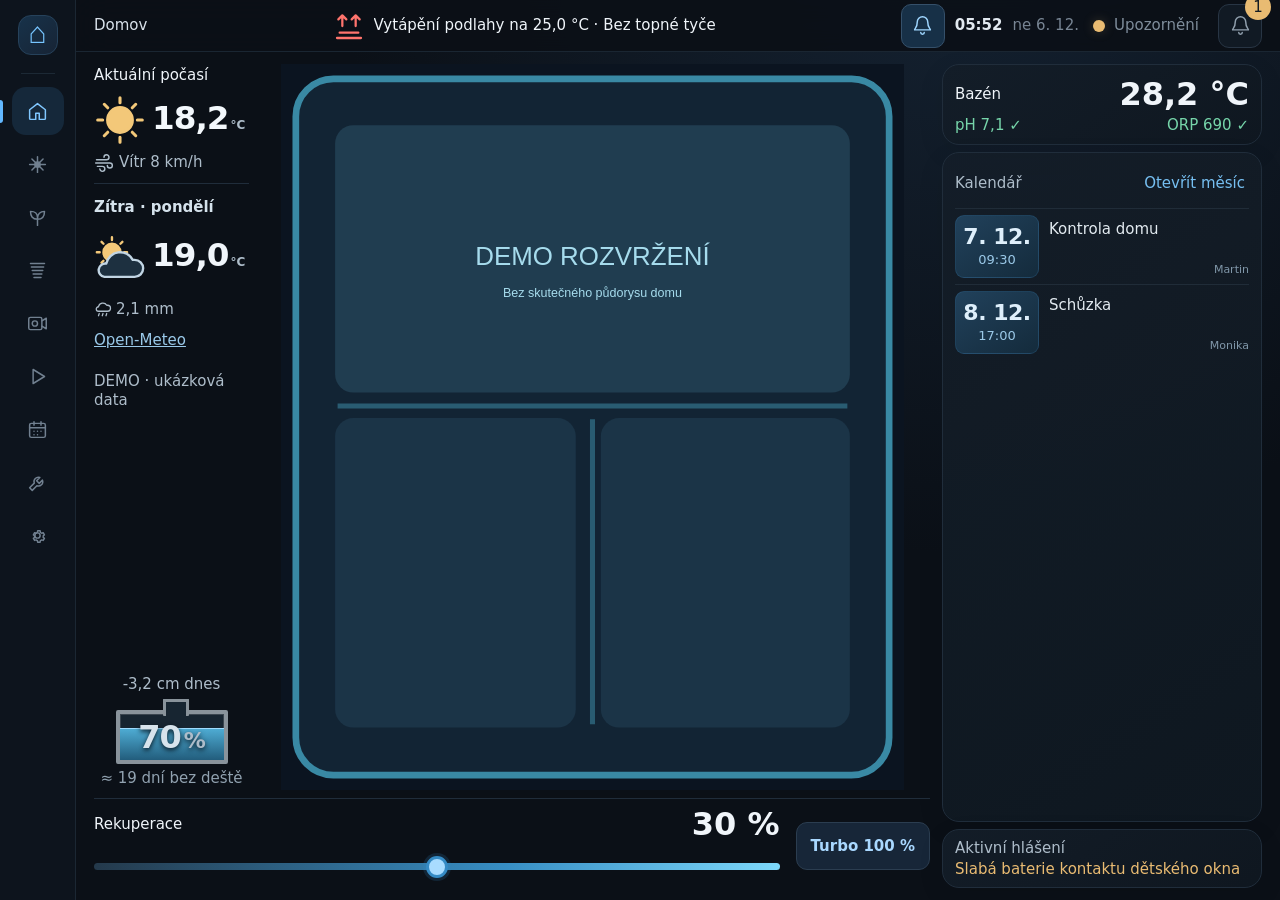
==== commit 4f8c57f4: "deploy: kudykam/home-panel-esp32@a962f4f7c15cfebddc4f2f2cda1693a9dcc5c077" ====
--- a/index.html
+++ b/index.html
@@ -5,8 +5,8 @@
     <meta name="viewport" content="width=device-width, initial-scale=1.0, viewport-fit=cover" />
     <meta name="theme-color" content="#0b1017" />
     <title>Domov · Ovládací panel</title>
-    <script type="module" crossorigin src="./assets/index-CubqX4QG.js"></script>
-    <link rel="stylesheet" crossorigin href="./assets/index-C8oqj4Im.css">
+    <script type="module" crossorigin src="./assets/index-ROEG9AEY.js"></script>
+    <link rel="stylesheet" crossorigin href="./assets/index-CFyFLXcK.css">
   </head>
   <body>
     <div id="app"></div>
--- a/assets/index-CFyFLXcK.css
+++ b/assets/index-CFyFLXcK.css
@@ -0,0 +1 @@
+.filmwatch-frame{display:block;border:1px solid #ffffff18;border-radius:12px;width:100%;height:calc(100dvh - 100px);min-height:420px;background:#080e16}.filmwatch-settings{margin-top:18px;padding:20px}.filmwatch-settings h2{margin-top:0}.filmwatch-settings button{min-height:44px}.filmwatch-unconfigured{padding:24px}.filmwatch-unconfigured button,.filmwatch-demo-banner button{min-height:44px}.filmwatch-unconfigured code{overflow-wrap:anywhere}.filmwatch-demo-banner{display:flex;align-items:center;justify-content:space-between;gap:12px;padding:10px 14px;margin-bottom:10px;border:1px solid #5a7990;border-radius:12px;background:#122536}.filmwatch-demo-banner span{line-height:1.4}.filmwatch-demo-banner button{flex-shrink:0}.filmwatch-frame-with-banner{height:calc(100dvh - 190px);min-height:320px}@media(max-width:650px){.filmwatch-demo-banner{flex-wrap:wrap}}.filmwatch-settings label{display:grid;gap:8px}.filmwatch-settings input{width:100%;box-sizing:border-box;background:#0c1723;color:inherit;border:1px solid #ffffff40;border-radius:8px;min-height:44px;padding:10px;font:inherit}.filmwatch-actions,.filmwatch-toolbar{display:flex;gap:12px;flex-wrap:wrap}.filmwatch-toolbar{margin-bottom:10px}.filmwatch-toolbar button{min-height:44px}.filmwatch-frame-toolbar{height:calc(100dvh - 160px);min-height:320px}.filmwatch-frame-toolbar.filmwatch-frame-with-banner{height:calc(100dvh - 250px);min-height:280px}.filmwatch-account-grid{display:grid;grid-template-columns:repeat(2,minmax(0,1fr));gap:20px}.filmwatch-account-grid section{border:1px solid #ffffff20;border-radius:10px;padding:16px}.filmwatch-settings h3{margin-top:0}.filmwatch-settings b{color:#edc27e}.filmwatch-settings [role=status]{overflow-wrap:anywhere}@media(max-width:650px){.filmwatch-account-grid{grid-template-columns:1fr}}.home-forecast[data-forecast-open]{cursor:pointer;border-radius:12px;min-height:44px}.home-forecast[data-forecast-open]:focus-visible{outline:2px solid #70c6ee;outline-offset:4px}.forecast-modal{width:min(1100px,96vw);max-height:94dvh;overflow:auto;box-sizing:border-box;padding:clamp(16px,2vw,26px);background:#10171f;border:1px solid #354655;border-radius:20px;color:#ecf3f8;box-shadow:0 24px 90px #000b;font-size:var(--type-primary,16px)}.forecast-modal header{display:flex;justify-content:space-between;gap:16px;align-items:start}.forecast-modal h2{margin:0;font-size:calc(var(--type-primary,16px)*1.35)}.forecast-modal p{margin:8px 0;font-size:var(--type-min,13px);color:#aec0ce}.forecast-modal button{min-width:44px;min-height:44px}.forecast-days{display:grid;grid-template-columns:repeat(3,minmax(0,1fr));gap:12px;margin:16px 0}.forecast-day{padding:10px 12px;border-radius:12px;background:#ffffff05;border:1px solid #ffffff13}.forecast-day>span{text-transform:capitalize;font-size:var(--type-primary,16px)}.forecast-day>div{display:flex;align-items:center;gap:8px;margin-top:4px;flex-wrap:wrap}.forecast-day b{font-size:calc(var(--type-value,26px)*.85);color:#ffb54a}.forecast-day small{font-size:var(--type-min,13px);color:#97b8e8}.forecast-chart{overflow-x:auto;overscroll-behavior:contain}.forecast-chart>svg{display:block;width:100%;min-width:760px;max-height:43dvh}.forecast-chart text{fill:#afc0ce;font:13px sans-serif}.forecast-chart .forecast-temp-label{fill:#ffcf86;font-weight:600}.forecast-grid{stroke:#ffffff12;stroke-width:1}.forecast-day-line{stroke:#ffffff38;stroke-width:1}.forecast-temp-line{fill:none;stroke:#ffae32;stroke-width:2.7;stroke-linejoin:round}.forecast-temp-fill{fill:#ffae321c;stroke:none}.forecast-rain-bar{fill:#8ca9f1}.forecast-legend{display:flex;gap:24px;flex-wrap:wrap;font-size:var(--type-min,13px)}.forecast-legend span:first-child{color:#ffb54a}.forecast-legend span:last-child{color:#a8bfff}.forecast-modal .forecast-incomplete{color:#e4bc78}@media(max-width:600px){.forecast-days{gap:6px}.forecast-day{padding:8px}.forecast-day>div{gap:4px}.forecast-day small{width:100%}.forecast-modal{border-radius:14px}}@media(max-height:650px){.forecast-modal{padding:14px 20px}.forecast-days{margin:10px 0}.forecast-day{padding:6px 10px}.forecast-chart>svg{max-height:40dvh}}.forecast-modal{font-size:var(--type-min,15px);line-height:1.3}@media(max-height:650px){.forecast-chart>svg{max-height:36dvh}}.forecast-attribution a{color:#9ac9e9;text-decoration:underline}.home-weather-source{display:inline-flex;align-items:center;min-height:44px;color:#9ac9e9;font-size:var(--type-min,13px);text-decoration:underline}.forecast-attribution a{display:inline-flex;align-items:center;min-height:44px}.forecast-meta{display:flex;align-items:center;column-gap:14px;flex-wrap:wrap}.forecast-meta p{margin:0}.forecast-attribution{font-size:var(--type-min,13px);color:#aec0ce}.forecast-chart{position:relative;overflow:hidden;cursor:crosshair}.forecast-chart>svg{width:100%;min-width:0;height:auto;max-height:52dvh;touch-action:none;user-select:none;-webkit-user-select:none}.forecast-chart>svg:focus-visible{outline:2px solid #7ccfff;outline-offset:-3px;border-radius:8px}[data-forecast-marker]{pointer-events:none}[data-forecast-crosshair]{stroke:#d4ecff;stroke-width:1.5;stroke-dasharray:4 3;vector-effect:non-scaling-stroke}[data-forecast-point]{fill:#ffbc56;stroke:#fff;stroke-width:1.5;vector-effect:non-scaling-stroke}.forecast-tooltip{position:absolute;top:8px;left:8px;z-index:1;pointer-events:none;width:max-content;max-width:calc(100% - 16px);box-sizing:border-box;padding:10px 13px;border:1px solid #718b9f;border-radius:10px;background:#102130f5;box-shadow:0 5px 20px #0008;color:#ecf3f8;font-size:clamp(12px,var(--type-min,15px),18px);line-height:1.55}.forecast-tooltip[hidden]{display:none}.forecast-tooltip strong{display:block;margin-bottom:4px;font-size:inherit;color:#b5dcff;text-transform:capitalize}.forecast-tooltip [data-forecast-values]>span{display:block}@media(max-width:600px){.forecast-chart>svg{min-height:220px}.forecast-tooltip{font-size:13px;padding:8px 10px}}.plan-marker[data-blind-gesture]{touch-action:none;user-select:none;-webkit-user-select:none}.plan-marker[data-blind-gesture] .marker-hit{touch-action:none}#app .zigbee-settings{height:calc(100dvh - 187px);padding:var(--detail-pad);overflow:auto;scrollbar-width:thin}#app .zigbee-toolbar{display:flex;justify-content:space-between;gap:16px;align-items:start}#app .zigbee-toolbar h2{margin:0 0 5px;font-size:var(--type-label)}#app .zigbee-toolbar p{margin:5px 0}#app .zigbee-note{color:var(--muted);font-size:var(--type-min);line-height:1.4}#app .zigbee-actions,#app .zigbee-filters{display:flex;gap:8px;flex-wrap:wrap}#app .zigbee-actions{align-items:center}#app .zigbee-filters{margin:14px 0 10px}#app .zigbee-filters .selected{background:#1c3a51;border-color:#5793bd}#app .zigbee-device-row{width:100%;display:grid;grid-template-columns:minmax(0,1fr) 165px 85px 22px;gap:12px;align-items:center;background:#101d28;border:1px solid #293e50;border-radius:10px;text-align:left;padding:10px 12px;min-height:68px;font-size:var(--type-min);margin-bottom:7px}#app .zigbee-device-name{display:flex;gap:12px;align-items:center;min-width:0}#app .zigbee-device-name>svg{color:var(--blue);flex:none}#app .zigbee-device-name>span{display:grid;gap:4px;min-width:0}#app .zigbee-device-name b{white-space:nowrap;overflow:hidden;text-overflow:ellipsis}#app .zigbee-device-name small{color:var(--muted);font-size:var(--type-min)}#app .zigbee-availability.online{color:var(--green)}#app .zigbee-availability.offline{color:var(--red)}#app .zigbee-availability.unknown{color:var(--muted)}#app .zigbee-settings .warning,#app .zigbee-device-detail .warning{color:var(--amber)}#app .zigbee-device-row.is-offline{border-color:#a33f4d;background:#281923}#app [data-zigbee-connect]{display:grid;grid-template-columns:1fr 1fr;gap:10px;border:1px solid var(--stroke);border-radius:10px;padding:14px;margin:14px 0;background:#0c1721}#app [data-zigbee-connect] label,#app .zigbee-mapping>label{display:grid;gap:6px;font-size:var(--type-min)}#app [data-zigbee-connect] input:not([type=checkbox]),#app [data-zigbee-connect] select{min-height:44px;width:100%;min-width:0;background:#132333;color:#e2edf6;border:1px solid #344c61;border-radius:8px;padding:8px;font:inherit}#app [data-zigbee-connect] p,#app [data-zigbee-connect] .zigbee-actions{grid-column:1/-1;margin:4px 0}#app .zigbee-check{display:flex!important;gap:10px!important;align-items:center;min-height:44px}#app .zigbee-check input{width:24px;height:24px;accent-color:var(--blue);flex:none}#app .zigbee-device-detail{width:min(780px,calc(100vw - 40px))}#app .zigbee-device-detail .device-detail-body{overflow-x:hidden}#app .zigbee-device-detail :is(.zigbee-mapping,.zigbee-offline-policy,.zigbee-device-bindings){min-width:0}#app .zigbee-device-detail .zigbee-mapping>label{display:grid;grid-template-columns:minmax(0,1fr);height:auto;min-height:0;overflow:visible;color:var(--text);font-size:var(--type-min);gap:7px}#app .zigbee-device-detail .zigbee-mapping select{width:100%;min-width:0;max-width:100%;min-height:44px;font:inherit}#app .zigbee-row-bindings{display:flex;flex-wrap:wrap;gap:5px;margin-top:3px}#app .zigbee-row-bindings>span{padding:4px 7px;border:1px solid #345f69;background:#143239;border-radius:6px;color:#9ce1d3;font-size:var(--type-min);overflow-wrap:anywhere}#app .zigbee-unpaired{color:var(--muted);font-size:var(--type-min)}#app .zigbee-availability small{display:block;margin-top:5px;color:var(--muted);font-size:var(--type-min)}#app .zigbee-device-row.is-expected{border-color:#526473;background:#19232c}#app .zigbee-device-row.is-expected .zigbee-availability{color:var(--muted)}#app .zigbee-device-bindings,#app .zigbee-offline-policy{display:grid;gap:8px;border-top:1px solid var(--stroke);margin-top:16px;padding-top:12px}#app .zigbee-device-bindings h3,#app .zigbee-offline-policy h3{margin:0}#app .zigbee-device-bindings button{display:grid;gap:5px;text-align:left;white-space:normal;overflow-wrap:anywhere}#app .zigbee-offline-policy p{margin:0;color:var(--muted);line-height:1.4}#app .zigbee-values{display:grid;grid-template-columns:1fr 1fr;gap:8px;margin:14px 0}#app .zigbee-values>div{padding:10px;background:#101d28;border:1px solid var(--stroke);border-radius:8px;overflow-wrap:anywhere}#app .zigbee-values dt{color:var(--muted);margin-bottom:5px}#app .zigbee-values dd{margin:0;font-weight:600}#app .zigbee-values small{font-weight:400;font-size:var(--type-min);color:var(--muted)}#app .zigbee-mapping{display:grid;gap:10px;border-top:1px solid var(--stroke);margin-top:15px;padding-top:10px}#app .zigbee-mapping p{margin:0;color:var(--muted);line-height:1.4}#app .zigbee-binding-list summary{min-height:44px;padding:12px 0;cursor:pointer}#app .zigbee-binding-list p{overflow-wrap:anywhere}#app .pool-gate-config{border-top:1px solid var(--stroke);margin-top:12px;padding-top:12px;display:grid;gap:9px}#app .pool-gate-config label{display:grid;gap:7px}#app .pool-gate-config p{margin:0;line-height:1.4}@media(max-width:1050px){#app .settings-tabs button{padding-inline:7px}#app .zigbee-device-row{grid-template-columns:minmax(0,1fr) 150px 68px 20px;gap:8px}#app .zigbee-toolbar{flex-wrap:wrap}}#app .forecast-period{display:grid;grid-template-columns:32px 40px 1fr;align-items:center;gap:3px;width:100%}#app .forecast-period>b{font-size:calc(var(--type-value)*.8);line-height:1.1}#app .forecast-period>small{grid-column:2/-1;font-size:var(--type-min);color:var(--muted)}#app .home-forecast{cursor:pointer;min-height:44px}#app .home-forecast:focus-visible{outline:2px solid #65b9f5;outline-offset:3px}#app.editing-panel .home-forecast{outline:2px dashed #65b9f5;outline-offset:3px}#app .status-icon-mapping{grid-column:1/-1}#app .status-map-row{display:grid;grid-template-columns:minmax(60px,1fr) minmax(100px,2fr) 28px 44px;align-items:center;gap:8px;margin-bottom:8px}#app .binding-modal input{min-width:0;width:100%;min-height:44px;padding:8px;font-size:var(--type-min)}#app .binding-modal form label{display:grid;gap:8px}#app .operating-status{min-width:0}#app .operating-status>span{overflow:hidden;white-space:nowrap;text-overflow:ellipsis}:root{font-family:Segoe UI,system-ui,sans-serif;color:#e6edf5;background:#0b1017;font-synthesis:none;text-rendering:optimizeLegibility;--bg:#0b1017;--panel:#111923;--panel2:#141e2a;--stroke:#202d3b;--muted:#8593a1;--dim:#5f6d7b;--blue:#64b5ff;--cyan:#55d0df;--green:#76d5aa;--amber:#e9bb72;--red:#e8747d;--rail:76px;--top:58px}*{box-sizing:border-box}body{margin:0;min-width:320px;min-height:100vh;background:radial-gradient(ellipse at 75% -10%,#152333 0,transparent 46%),var(--bg)}button,input,select{font:inherit}button{color:inherit;cursor:pointer}#app{min-height:100vh}.sidebar{position:fixed;z-index:5;inset:0 auto 0 0;width:var(--rail);background:#0d141d;border-right:1px solid #1b2733;display:flex;flex-direction:column;align-items:center;padding:15px 0 12px}.brand-mark{width:40px;height:40px;border-radius:13px;display:grid;place-items:center;background:linear-gradient(140deg,#17324a,#172435);border:1px solid #26425b;color:#77c5ff}.brand-house{font:30px/1 Manrope;transform:translateY(-2px)}.rail-separator{width:34px;height:1px;background:#1c2935;margin:18px 0 13px}.rail-nav{display:flex;flex-direction:column;gap:7px;align-items:center}.rail-button{position:relative;width:52px;height:51px;border:0;border-radius:14px;background:transparent;color:#718090;display:flex;align-items:center;justify-content:center;transition:.16s}.rail-button>span:not(.alarm-dot){position:absolute;left:calc(100% + 10px);z-index:10;padding:7px 10px;background:#192534;border:1px solid #2a3a4d;border-radius:8px;color:#dce6f1;font-size:12px;white-space:nowrap;opacity:0;pointer-events:none;transform:translate(-3px);transition:.15s}.rail-button:hover>span:not(.alarm-dot){opacity:1;transform:translate(0)}.rail-button:hover{background:#172332;color:#d7e8f7}.rail-button.active{color:#80c7ff;background:#15283a}.rail-button.active:before{content:"";position:absolute;left:-12px;width:3px;height:23px;border-radius:0 3px 3px 0;background:#62b8ff}.sidebar-bottom{margin-top:auto;display:flex;flex-direction:column;align-items:center;gap:15px}.avatar{width:32px;height:32px;border-radius:50%;display:grid;place-items:center;background:#243142;color:#b8c6d4;font-size:13px;font-weight:700}.alarm-button{color:#718090}.alarm-button.alarm-on{color:#ff8991;background:#39202a}.alarm-dot{display:none;position:absolute;width:6px;height:6px;background:#e8747d;border:1px solid #0d141d;border-radius:50%;right:12px;top:11px}.alarm-on .alarm-dot{display:block}.workspace{margin-left:var(--rail);min-height:100vh}.topbar{height:var(--top);border-bottom:1px solid #1a2632;display:flex;align-items:center;justify-content:space-between;padding:0 30px;position:sticky;z-index:4;top:0;background:#0b1017e8;-webkit-backdrop-filter:blur(18px);backdrop-filter:blur(18px)}.breadcrumbs{display:flex;align-items:center;gap:11px;color:#758392;font-size:12px}.breadcrumbs b{font-weight:500;color:#d9e2eb}.crumb-slash{color:#384552}.topbar-right{display:flex;align-items:center;gap:12px;color:#7f8d9b;font-size:11px}.connection{display:flex;align-items:center;gap:7px;color:#9aa8b6}.connection i,.online-chip i,.live-pill i{width:6px;height:6px;border-radius:50%;background:#66d6a2;box-shadow:0 0 9px #66d6a277}.topbar-divider{height:18px;width:1px;background:#263240;margin:0 4px}.clock{font-size:13px;color:#e2e9f0;font-weight:600}.date{color:#788594}.round-button{width:34px;height:34px;border-radius:11px;border:1px solid #283544;background:#111a24;color:#91a0ae;display:grid;place-items:center;margin-left:9px}.top-alarm.alarm-on{color:#ff8991;border-color:#703740}.page-content{max-width:1480px;margin:auto;padding:25px 30px 28px}.page-head{display:flex;align-items:center;justify-content:space-between;margin-bottom:21px;min-height:71px}.eyebrow,.section-kicker{display:block;color:#738292;font-size:9px;font-weight:700;letter-spacing:1.5px}.page-head h1{font-family:Manrope,sans-serif;font-size:27px;line-height:1.2;letter-spacing:-.8px;margin:6px 0 4px;font-weight:600;color:#eef3f8}.subhead{margin:0;color:#8593a1;font-size:12px}.wave{font-size:18px;color:#eabd77;margin-left:5px}.primary-button,.secondary-button,.danger-button{min-height:40px;padding:0 14px;border-radius:11px;border:1px solid #2b3d50;background:#172638;color:#a9d8ff;display:inline-flex;align-items:center;justify-content:center;gap:9px;font-size:11px;font-weight:600;transition:.15s}.primary-button:hover{background:#1c3148;border-color:#3c6386}.secondary-button{background:#131d28;color:#bdc9d5;border-color:#2a3744}.secondary-button:hover{background:#1b2836}.danger-button{background:#a63c48;border-color:#bd5661;color:#fff}.danger-button:hover{background:#bb4955}.switch,.toggle{width:29px;height:17px;border-radius:12px;background:#34414e;display:inline-flex;align-items:center;padding:2px;transition:.18s}.switch i,.toggle i{width:13px;height:13px;background:#9aa6b2;border-radius:50%;transition:.18s}.switch.on,.toggle.on{background:#3d91ce;justify-content:flex-end}.switch.on i,.toggle.on i{background:#eaf6ff}.card{background:linear-gradient(145deg,#131d28f5,#0f1720f5);border:1px solid #202d3b;border-radius:17px;box-shadow:0 8px 28px #00000013}.home-grid{display:grid;grid-template-columns:minmax(0,1.55fr) minmax(285px,.9fr);gap:16px;min-height:465px}.floorplan-card{padding:17px 18px 12px;display:flex;flex-direction:column;min-width:0}.card-heading{display:flex;align-items:center;justify-content:space-between}.card-heading h2,.integration-card h2,.activity-card h2,.outdoor-controls h2{font-family:Manrope,sans-serif;font-weight:600;font-size:15px;letter-spacing:-.25px;margin:4px 0 0;color:#e6edf4}.card-heading.compact h2{font-size:14px}.live-pill{display:inline-flex;align-items:center;gap:6px;margin-left:6px;padding:4px 7px;border:1px solid #284639;border-radius:20px;color:#7dd8ab;font:600 9px DM Sans;vertical-align:2px}.live-pill i{width:5px;height:5px}.icon-action{width:31px;height:31px;border:1px solid #293746;border-radius:10px;background:#141f2a;color:#91a1af;display:grid;place-items:center}.icon-action:hover{color:#9bd3ff;border-color:#385674}.icon-action.small{width:27px;height:27px;background:transparent;border-color:transparent}.floorplan-host{flex:1;min-height:0;display:grid;place-items:center;padding:13px 12px 6px}.plan-placeholder,.plan-live{width:100%;height:100%;max-height:396px;min-height:280px;position:relative;border-radius:12px;overflow:hidden;background:#101923}.plan-placeholder svg{width:100%;height:100%;display:block}.map-room{fill:#121e29;stroke:#7e93a5;stroke-width:.62;transition:.2s}.room-0{fill:#172735}.room-1,.room-2{fill:#16232d}.map-room+text{fill:#91a0ad;font:2px DM Sans;pointer-events:none}.map-dot{fill:#58b8ff;filter:drop-shadow(0 0 1px #59baff)}.map-dot.soft{fill:#697d8d}.plan-overlay{position:absolute;left:50%;bottom:11px;transform:translate(-50%);padding:7px 11px;background:#0d151edb;border:1px solid #263847;border-radius:8px;color:#8797a5;font-size:9px;white-space:nowrap;-webkit-backdrop-filter:blur(6px);backdrop-filter:blur(6px)}.plan-live img{width:100%;height:100%;object-fit:contain}.live-tag{position:absolute;top:10px;left:11px;padding:6px 8px;border-radius:8px;background:#0b131bdb;color:#83d2a6;font-size:9px;display:flex;gap:6px;align-items:center}.live-tag i{width:5px;height:5px;border-radius:50%;background:#65d89f}.floorplan-footer{display:flex;align-items:center;gap:13px;border-top:1px solid #1e2a36;padding:10px 2px 0;color:#7d8a98;font-size:9px}.floorplan-footer>span{display:flex;align-items:center;gap:6px}.legend-dot{width:7px;height:7px;border-radius:50%}.legend-dot.blue{background:#5cb5fc}.legend-dot.muted{background:#657583}.floorplan-footer .floorplan-note{margin-left:auto;color:#596978}.right-stack{display:grid;grid-template-rows:auto auto 1fr;gap:13px;min-height:0}.status-card{padding:16px 17px 8px}.status-check{width:27px;height:27px;border-radius:9px;background:#193329;color:#75d9a2;display:grid;place-items:center}.status-list{margin-top:12px}.status-row{height:38px;display:flex;align-items:center;gap:9px;border-top:1px solid #1d2935;font-size:10px}.row-icon{width:24px;height:24px;border-radius:8px;display:grid;place-items:center}.blue-icon{color:#73c5ff;background:#182d3e}.amber-icon{color:#e9bd79;background:#30291e}.cyan-icon{color:#6acddb;background:#183039}.row-label{color:#9ba8b4;flex:1}.status-row strong{color:#dce5ed;font-size:10px;font-weight:600}.row-trend{color:#6cd29f;font-size:9px}.weather-card{padding:14px 17px 12px}.weather-main{display:flex;align-items:center;justify-content:space-between}.weather-temp{font:500 37px/1.1 Manrope,sans-serif;letter-spacing:-2px;margin-top:4px;color:#eaf0f6}.weather-temp span{font-size:25px;color:#bac8d4}.weather-caption{font-size:9px;color:#8a98a6;margin-top:3px}.weather-caption span{margin:0 4px;color:#51606e}.weather-icon{font-size:49px;line-height:1;color:#e4be7d;position:relative;margin:1px 12px 0 0}.weather-icon span{position:absolute;font-size:32px;right:-12px;bottom:-5px;color:#778b9d}.weather-foot{border-top:1px solid #202c38;margin-top:11px;padding-top:10px;display:flex;justify-content:space-between;color:#7e8c9a;font-size:9px}.weather-foot b{color:#c7d1dc;font-weight:500;margin-left:4px}.next-card{padding:12px 14px;display:flex;align-items:center;gap:11px;min-height:67px}.next-icon{width:31px;height:31px;display:grid;place-items:center;border-radius:10px;background:#1a2937;color:#78c2fa}.next-card>div:nth-child(2){display:flex;flex-direction:column;gap:3px;flex:1}.next-card strong{font-size:11px;color:#d6e0e9}.next-card>div:nth-child(2)>span:last-child{font-size:9px;color:#81909d}.next-card .section-kicker{font-size:8px}.online-chip,.saved-chip{display:inline-flex;align-items:center;gap:7px;padding:8px 10px;border:1px solid #263b34;border-radius:10px;color:#8dd5ae;background:#11221c;font-size:10px}.climate-grid{display:grid;grid-template-columns:minmax(240px,.85fr) minmax(330px,1.2fr);gap:15px}.climate-main{padding:24px;display:flex;flex-direction:column;align-items:center;min-height:360px;grid-row:span 2;background:radial-gradient(ellipse at 50% 37%,#1a2b39,#121c27 62%)}.climate-main>.section-kicker{align-self:flex-start}.climate-reading{font:500 90px/.95 Manrope;color:#edf5fb;letter-spacing:-7px;margin-top:35px}.climate-reading sup{font-size:36px;letter-spacing:-2px;color:#b9c9d6}.climate-status{color:#9bacb8;font-size:11px;display:flex;align-items:center;gap:8px;margin-top:10px}.climate-status svg{color:#e9bb72}.thermo-control{display:flex;align-items:center;justify-content:space-between;width:100%;margin-top:auto;border-top:1px solid #263442;padding-top:18px}.thermo-control>div{display:flex;flex-direction:column;align-items:center;gap:3px;color:#8594a1;font-size:10px}.thermo-control strong{font-size:21px;color:#e7edf4}.circle-control{width:42px;height:42px;border-radius:50%;background:#192632;border:1px solid #334454;color:#c2d0dc;font-size:23px}.circle-control:hover{border-color:#62afe7;color:#8bcfff}.setting-card,.zone-card{padding:18px}.segmented{display:grid;grid-template-columns:repeat(3,1fr);gap:5px;padding:4px;background:#0d151d;border-radius:11px;margin-top:17px}.segmented button{border:0;background:transparent;color:#82909e;border-radius:8px;height:32px;font-size:10px}.segmented button.selected{background:#1a2c3b;color:#9ed4ff;box-shadow:inset 0 0 0 1px #29445a}.mini-metrics{display:grid;grid-template-columns:repeat(3,1fr);margin:17px 0 14px}.mini-metrics>div{display:flex;flex-direction:column;gap:7px;padding-left:10px;border-left:1px solid #273441}.mini-metrics>div:first-child{padding-left:0;border:0}.mini-metrics span{font-size:8px;color:#7e8c99}.mini-metrics b{font-size:12px;color:#dbe4ec}.green-text{color:#75d5a4!important}.device-row{border-top:1px solid #24313e;padding-top:12px;display:flex;align-items:center;gap:10px;color:#e3b96f}.device-row span:nth-child(2){display:flex;flex-direction:column;gap:3px;flex:1}.device-row b{font-size:10px;color:#d7e0e9}.device-row small{font-size:8px;color:#82909d}.toggle{cursor:pointer}.zone-card .card-heading{margin-bottom:12px}.tiny-counter{font-size:9px;padding:5px 7px;background:#192530;border-radius:7px;color:#91a0ae}.zone-row{display:grid;grid-template-columns:110px 1fr 43px;gap:10px;align-items:center;height:34px;border-top:1px solid #1e2a36;font-size:9px;color:#a4b0ba}.zone-row b{text-align:right;color:#e0e8ef}.zone-bar{height:4px;background:#283541;border-radius:4px;overflow:hidden}.zone-bar i{display:block;height:100%;background:linear-gradient(90deg,#3488c9,#64c3eb);border-radius:4px}.feature-grid{display:grid;grid-template-columns:repeat(3,1fr);gap:15px}.feature-card{padding:18px;min-height:216px}.feature-top{display:flex;justify-content:space-between;align-items:center;margin-bottom:18px}.feature-icon{width:42px;height:42px;border-radius:13px;background:#182b3a;color:#72c4fa;display:grid;place-items:center}.feature-icon.irrigation{background:#1a3029;color:#78d1a4}.feature-icon.tank{background:#183039;color:#6ecddd}.feature-card>.section-kicker{font-size:8px}.feature-value{font:600 31px Manrope,sans-serif;letter-spacing:-1px;margin-top:5px}.feature-label{font-size:10px;color:#9ba9b4;margin-top:1px}.feature-detail{font-size:9px;color:#738291;margin-top:12px}.feature-meter{height:4px;background:#283440;margin-top:12px;border-radius:4px}.feature-meter i{display:block;height:100%;background:#54b3ed;border-radius:4px}.outdoor-controls{margin-top:15px;padding:18px;display:flex;align-items:center;justify-content:space-between}.outdoor-controls p{font-size:10px;color:#84929f;margin:6px 0 0}.primary-button.running{color:#92dfb4;background:#183128;border-color:#31523e}.blinds-layout{display:grid;grid-template-columns:1.2fr .8fr;gap:15px}.blind-card,.robo-card{padding:19px}.blind-state{font-size:10px;color:#9ed5ff}.blind-visual{height:184px;display:grid;place-items:center;border-radius:12px;background:radial-gradient(ellipse,#203445,#111a24 72%);margin:14px 0}.window-frame{position:relative;width:176px;height:137px;border:7px solid #4c6273;border-radius:5px;background:linear-gradient(135deg,#203e52,#2b5063 58%,#293b45);box-shadow:0 8px 30px #0006;overflow:hidden}.window-frame:before{content:"";position:absolute;inset:0 auto 0 50%;width:5px;transform:translate(-50%);background:#4c6273;z-index:2}.window-glow{position:absolute;top:0;right:0;bottom:0;left:0;background:linear-gradient(145deg,#91bad029,transparent 60%)}.slats{position:absolute;inset:0 0 auto;height:var(--blind);z-index:3;background:repeating-linear-gradient(180deg,#6a7780,#6a7780 6px,#3a4851 7px,#3a4851 10px);transition:height .2s}.range{-webkit-appearance:none;-moz-appearance:none;appearance:none;width:100%;height:4px;background:linear-gradient(90deg,#4da5e5,#2b3946);border-radius:5px;outline:none;accent-color:#68bdf8}.range::-webkit-slider-thumb{-webkit-appearance:none;-moz-appearance:none;appearance:none;width:14px;height:14px;border-radius:50%;background:#a9dcff;border:3px solid #358bc5;box-shadow:0 0 0 3px #358bc52d}.range-labels,.volume-marks{display:flex;justify-content:space-between;color:#748391;font-size:9px;margin-top:8px}.room-blinds{display:grid;grid-template-columns:repeat(3,1fr);margin-top:17px;padding-top:14px;border-top:1px solid #24313c}.room-blinds>div{display:flex;flex-direction:column;gap:5px;padding-left:11px;border-left:1px solid #283542}.room-blinds>div:first-child{padding-left:0;border:0}.room-blinds span:first-child{font-size:9px;color:#c5d0d9}.room-blinds b{font-size:14px;color:#e3ebf2}.mini-state{font-size:8px;color:#7d8b98}.robo-card{display:flex;flex-direction:column}.robo-top{display:flex;justify-content:space-between;align-items:center;margin-bottom:17px}.robo-disc{width:44px;height:44px;border-radius:50%;display:grid;place-items:center;background:radial-gradient(circle at 35% 30%,#d3dce3,#6e7b85 55%,#333f49);color:#22303c;font-weight:800;font-family:Manrope;border:4px solid #87949e;box-shadow:0 5px 15px #0006}.robo-card h2{font:600 18px Manrope;margin:7px 0}.robo-card p{font-size:10px;color:#82909d;line-height:1.5;margin:0}.robo-stats{display:grid;grid-template-columns:repeat(3,1fr);border-top:1px solid #26323e;border-bottom:1px solid #26323e;margin:17px 0;padding:13px 0}.robo-stats div{display:flex;flex-direction:column;gap:5px;padding-left:9px;border-left:1px solid #26323e}.robo-stats div:first-child{padding-left:0;border:0}.robo-stats b{font-size:11px;color:#d8e2eb}.robo-stats span{font-size:8px;color:#7f8e9b}.full-width{width:100%;margin-top:auto}.events-layout{display:grid;grid-template-columns:1.35fr .85fr;gap:15px}.events-card,.activity-card{padding:18px}.timeline{margin-top:16px}.timeline-item{display:grid;grid-template-columns:50px 13px 1fr 27px;gap:10px;align-items:center;min-height:69px;border-top:1px solid #202d39}.timeline-time{font-size:12px;font-weight:600;color:#d9e4ed}.timeline-time small{display:block;font-size:8px;color:#73818e;font-weight:400;margin-top:3px}.timeline-marker{width:8px;height:8px;border:2px solid #627688;background:#15212d;border-radius:50%;position:relative}.timeline-marker:after{content:"";position:absolute;width:1px;height:55px;top:6px;left:2px;background:#2b3947}.timeline-item:last-child .timeline-marker:after{display:none}.timeline-marker.highlight{border-color:#62b7f3;background:#3b8bc1;box-shadow:0 0 0 4px #24435b}.timeline-copy{display:flex;flex-direction:column;gap:4px}.timeline-copy b{font-size:10px;color:#d5dfe8}.timeline-copy span{font-size:9px;color:#7f8e9c}.activity-card h2{margin:7px 0 14px}.activity-row{display:flex;align-items:flex-start;gap:10px;border-top:1px solid #202c37;padding:13px 0}.activity-dot{width:7px;height:7px;border-radius:50%;background:#57b6f0;margin-top:4px;box-shadow:0 0 8px #57b6f040}.dot-1{background:#e9bd77}.dot-2{background:#72d2a3}.activity-row div{display:flex;flex-direction:column;gap:4px;flex:1}.activity-row b{font-size:9px;color:#cdd8e1;font-weight:500}.activity-row span:not(.activity-dot){font-size:8px;color:#758391}.activity-row time{font-size:8px;color:#758391}.settings-grid{display:grid;grid-template-columns:1.2fr .8fr;gap:14px}.settings-card{padding:19px}.settings-title{display:flex;align-items:center;gap:12px;color:#7cbfeb}.settings-title>div{flex:1}.settings-title h2{font:600 12px Manrope;color:#dce5ed;margin:0}.settings-title p{font-size:9px;color:#7f8c99;margin:4px 0 0}.range-wrap{display:flex;align-items:center;gap:13px;margin:22px 0 7px}.range-wrap .range{flex:1}.range-wrap b{font-size:11px;color:#c9d7e3;width:34px;text-align:right}.setting-divider{height:1px;background:#24313d;margin:17px 0}.time-select{background:#182430;color:#d2dde6;border:1px solid #2a3b4a;border-radius:8px;padding:7px 10px;font-size:10px}.sound-card .volume-value{font:600 34px Manrope;letter-spacing:-1px;color:#e5edf4;margin:24px 0 9px}.volume-value span{font-size:16px;color:#8d9ba8;margin-left:3px}.test-sound{margin-top:18px;width:100%;min-height:36px}.integration-card{grid-column:1/-1;padding:16px 19px;display:flex;align-items:center;justify-content:space-between}.integration-card p{font-size:10px;color:#81909e;margin:7px 0 0}.mock-badge{font-size:8px;color:#a9cceb;letter-spacing:1px;background:#172b3b;border:1px solid #29435a;border-radius:7px;padding:7px 9px}.modal-backdrop{position:fixed;z-index:20;top:0;right:0;bottom:0;left:0;background:#05090dcc;-webkit-backdrop-filter:blur(6px);backdrop-filter:blur(6px);display:grid;place-items:center;padding:18px}.alarm-modal{width:min(400px,100%);padding:28px;border-radius:18px;border:1px solid #554047;background:linear-gradient(145deg,#1d2029,#151a22);box-shadow:0 24px 90px #0009;text-align:center}.alarm-symbol{width:52px;height:52px;border-radius:16px;display:grid;place-items:center;background:#40252b;color:#f08b91;margin:0 auto 18px}.alarm-modal .eyebrow{color:#dc858b}.alarm-modal h2{font:600 20px Manrope;margin:8px 0;color:#f0f2f5}.alarm-modal p{font-size:11px;line-height:1.6;color:#9da8b3;margin:0 auto 22px;max-width:300px}.modal-actions{display:flex;justify-content:center;gap:9px}.modal-actions button{min-width:120px}@media(min-width:1300px){:root{--rail:82px;--top:64px}.page-content{padding:34px 40px}.page-head{margin-bottom:27px}.page-head h1{font-size:30px}.home-grid{gap:18px;min-height:580px}.floorplan-card{padding:20px 22px 14px}.plan-placeholder,.plan-live{max-height:490px;min-height:380px}.right-stack{gap:16px}.status-card{padding:20px}.status-row{height:45px}.weather-card{padding:17px 20px}.next-card{min-height:77px}.climate-grid,.feature-grid,.blinds-layout,.events-layout,.settings-grid{gap:18px}.climate-main{min-height:410px}.feature-card{min-height:245px;padding:22px}.blind-visual{height:225px}.settings-card{padding:23px}}@media(max-width:1100px){.page-content{padding:20px 22px}.topbar{padding:0 22px}.home-grid{grid-template-columns:minmax(0,1.36fr) minmax(268px,.86fr);gap:12px}.floorplan-card{padding:14px}.floorplan-host{padding:10px 4px 5px}.right-stack{gap:10px}.status-card{padding:13px 14px 7px}.weather-card{padding:12px 14px 10px}.next-card{padding:9px 12px;min-height:58px}.status-row{height:34px}.plan-placeholder,.plan-live{min-height:250px}.floorplan-footer .floorplan-note{display:none}.page-head{margin-bottom:16px}.page-head h1{font-size:24px}}@media(max-width:800px){:root{--rail:62px;--top:52px}.sidebar{padding-top:11px}.brand-mark{width:36px;height:36px}.rail-button{width:46px;height:46px}.rail-button.active:before{left:-8px}.page-content{padding:17px 15px}.topbar{padding:0 14px}.connection,.topbar-divider,.date{display:none}.home-grid,.climate-grid,.blinds-layout,.events-layout,.settings-grid{grid-template-columns:1fr}.home-grid{min-height:auto}.floorplan-card{min-height:405px}.right-stack{grid-template-columns:1fr 1fr;grid-template-rows:auto auto}.next-card{grid-column:1/-1}.climate-main{grid-row:auto;min-height:310px}.feature-grid{grid-template-columns:1fr}.feature-card{min-height:170px}.outdoor-controls{gap:14px}.blind-card,.robo-card{min-height:320px}.integration-card{grid-column:auto}.page-head{align-items:flex-start;gap:10px}.page-head>.primary-button,.page-head>.secondary-button,.page-head>.online-chip,.page-head>.saved-chip{margin-top:7px;flex-shrink:0}.subhead{max-width:330px}}@media(max-height:650px)and (min-width:801px){:root{--top:50px}.page-content{padding-top:15px;padding-bottom:14px}.page-head{min-height:58px;margin-bottom:13px}.page-head h1{font-size:23px;margin:4px 0 2px}.subhead{font-size:10px}.home-grid{min-height:calc(100vh - 146px)}.plan-placeholder,.plan-live{min-height:220px;max-height:calc(100vh - 230px)}.floorplan-card{padding:12px 14px 9px}.floorplan-host{padding:7px}.status-row{height:31px}.weather-card{padding-top:9px;padding-bottom:8px}.weather-temp{font-size:31px}.weather-foot{margin-top:8px;padding-top:7px}.next-card{min-height:53px}.climate-main{min-height:280px;padding:19px}.climate-reading{font-size:72px;margin-top:19px}.setting-card,.zone-card{padding:14px}.feature-card{min-height:180px;padding:14px}.blind-visual{height:145px}}@media(max-width:520px){.topbar-right{gap:5px}.clock{font-size:11px}.round-button{width:30px;height:30px}.page-head h1{font-size:20px}.eyebrow{font-size:8px}.subhead{font-size:10px}.page-head>.primary-button{font-size:0;padding:0 10px;min-width:42px}.page-head>.primary-button span:not(.switch){display:none}.right-stack{grid-template-columns:1fr}.next-card{grid-column:auto}.floorplan-card{min-height:350px}.plan-placeholder,.plan-live{min-height:255px}.floorplan-footer{gap:9px}.zone-row{grid-template-columns:95px 1fr 37px}.topbar{padding:0 10px}.breadcrumbs{font-size:10px}.room-blinds{grid-template-columns:1fr;gap:8px}.room-blinds>div{border:0;padding:0;display:grid;grid-template-columns:1fr auto}.room-blinds .mini-state{grid-column:1/-1}.timeline-item{grid-template-columns:43px 10px 1fr 25px;gap:7px}.timeline-copy span{line-height:1.35}}.plan-placeholder{display:grid;place-items:center;background:linear-gradient(145deg,#111b25,#101720)}.plan-placeholder svg{width:34px;height:34px;display:block;fill:none;stroke:currentColor;stroke-width:1.5;stroke-linecap:round;stroke-linejoin:round}.plan-svg{display:block;width:100%;height:100%;object-fit:contain}.plan-marker{cursor:pointer;outline:none}.plan-marker circle{fill:#60b9f45c;stroke:#79c9ff;stroke-width:5;vector-effect:non-scaling-stroke}.plan-marker .marker-core{fill:#8bd1ff;stroke:#d3edff;stroke-width:1.2}.plan-marker.critical circle{fill:#e9bd7755;stroke:#eac27c}.plan-marker.critical .marker-core{fill:#f1c879;stroke:#ffedc9}.plan-marker:focus circle:first-child,.plan-marker:hover circle:first-child{stroke-width:8;filter:drop-shadow(0 0 8px #6bc5ff)}.plan-empty{display:flex;flex-direction:column;align-items:center;text-align:center;gap:9px;padding:20px}.plan-house-icon{width:72px;height:72px;display:grid;place-items:center;position:relative;border-radius:22px;background:linear-gradient(145deg,#192d3d,#142330);border:1px solid #2a455a;color:#70bff4}.plan-house-icon i{position:absolute;width:5px;height:5px;right:15px;top:15px;border-radius:50%;background:#59d19b;box-shadow:0 0 10px #59d19b}.plan-empty strong{font:600 13px Manrope,Segoe UI,sans-serif;color:#d7e2eb}.plan-empty>span{font-size:10px;color:#81909e;max-width:260px;line-height:1.5}.plan-empty small{font-size:8px;color:#5ca8d9;letter-spacing:1.5px;margin-top:6px}.round-button{width:44px;height:44px}.switch{width:44px;height:26px;padding:3px}.switch i{width:20px;height:20px}.circle-control{width:48px;height:48px}.primary-button,.secondary-button,.danger-button{min-height:44px}.icon-action,.icon-action.small{width:44px;height:44px}.toggle{width:44px;height:44px;padding:9px 0;flex-shrink:0;background:transparent;position:relative}.toggle:before{content:"";position:absolute;top:9px;right:0;bottom:9px;left:0;background:#34414e;border-radius:12px}.toggle.on{background:transparent}.toggle.on:before{background:#3d91ce}.toggle i{width:20px;height:20px}.toggle i{position:relative;z-index:1}.range{height:44px;background:transparent;touch-action:pan-y}.range::-webkit-slider-runnable-track{height:5px;border-radius:5px;background:linear-gradient(90deg,#4da5e5,#2b3946)}.range::-moz-range-track{height:5px;border-radius:5px;background:linear-gradient(90deg,#4da5e5,#2b3946)}.range::-webkit-slider-thumb{margin-top:-5px;width:16px;height:16px}.range::-moz-range-thumb{width:12px;height:12px;border-radius:50%;background:#a9dcff;border:3px solid #358bc5;box-shadow:0 0 0 3px #358bc52d}.time-select{min-height:44px}.segmented button{height:44px}@media(max-width:520px){.round-button{width:40px;height:40px}}@media(max-height:650px)and (min-width:801px){.page-content{padding-top:10px;padding-bottom:5px}.page-head{min-height:54px;margin-bottom:10px}.climate-grid{row-gap:10px}.climate-main{min-height:260px}.setting-card,.zone-card{padding:12px}.segmented{margin-top:12px}.mini-metrics{margin:13px 0 10px}}:root{--touch:44px;--detail-gap:14px;--detail-pad:20px}button:disabled{opacity:.35;cursor:not-allowed}button:focus-visible,input:focus-visible{outline:2px solid var(--blue);outline-offset:3px}button.toggle{border:0;padding:3px;background:transparent}.toggle{flex-shrink:0}.card h2{margin:4px 0;font-size:16px;font-weight:600}.muted-note{font-size:11px;color:var(--muted);line-height:1.55;margin:12px 0 0}.card svg{flex-shrink:0}.primary-button,.secondary-button{font-size:12px}.round-button{position:relative}.notification-count{position:absolute;top:-5px;right:-5px;min-width:17px;height:17px;background:var(--amber);color:#151c23;border-radius:20px;font-size:10px;display:grid;place-items:center}.health-indicator{width:11px;height:11px;border-radius:50%;background:var(--green);box-shadow:0 0 12px #76d5aa38;margin-left:4px}.health-indicator.warning{background:var(--amber);box-shadow:0 0 12px #e9bb7238}.health-indicator.critical{background:var(--red);box-shadow:0 0 12px #e8747d55}.health-label{position:absolute;width:1px;height:1px;overflow:hidden;clip-path:inset(50%)}.climate-detail-grid,.outdoor-detail-grid,.blinds-detail-grid,.settings-detail-grid{display:grid;gap:var(--detail-gap);height:calc(100vh - 204px);min-height:0}.climate-detail-grid{grid-template-columns:1fr 1.2fr}.thermostat-panel,.heatpump-panel,.pool-panel,.irrigation-panel,.tank-panel,.blind-zones,.robot-panel,.connection-settings{padding:var(--detail-pad);min-width:0;min-height:0}.target-reading{font-size:62px;letter-spacing:-3px;font-weight:500;text-align:center;margin:15px 0 4px}.target-reading span{font-size:24px;letter-spacing:0;color:var(--muted);margin-left:6px}.target-controls{display:flex;align-items:center;justify-content:space-between;gap:10px}.target-controls>span{font-size:12px;color:var(--muted)}.climate-setting{display:flex;align-items:center;justify-content:space-between;border-top:1px solid var(--stroke);margin-top:16px;padding-top:14px;gap:10px}.climate-setting>div{display:flex;flex-direction:column;gap:6px}.climate-setting b{font-size:13px}.climate-setting small{font-size:10px;color:var(--muted)}.room-temperatures{margin-top:17px}.room-temperatures>.section-kicker{margin-bottom:8px}.room-temperatures>div{display:flex;justify-content:space-between;border-top:1px solid var(--stroke);padding:9px 0;font-size:12px;color:#b7c7d5}.room-temperatures b{color:#e6edf5}.heat-metrics{display:grid;grid-template-columns:1fr 1fr;margin-top:22px;gap:12px}.heat-metrics>div{background:#0e1822;border:1px solid var(--stroke);border-radius:12px;padding:18px 14px;display:flex;flex-direction:column;gap:10px}.heat-metrics span{font-size:11px;color:var(--muted)}.heat-metrics b{font-size:24px;font-weight:500;color:#c5e5ff}.heat-now{margin-top:20px}.outdoor-detail-grid{grid-template-columns:1.2fr 1fr .85fr}.quality-metric{padding:17px 0 10px;border-bottom:1px solid var(--stroke)}.quality-metric>div:first-child{display:flex;justify-content:space-between;align-items:center;font-size:12px;color:#aabac8;gap:5px}.quality-metric strong{font-size:21px;color:#e6edf5;font-weight:500;white-space:nowrap}.quality-metric strong small{font-size:11px;color:var(--muted)}.quality-track{height:6px;border-radius:4px;background:#283a49;position:relative;margin:13px 3px 8px}.quality-track i{position:absolute;top:0;bottom:0;border-radius:4px;background:#327b69}.quality-track b{position:absolute;top:-4px;width:4px;height:14px;border-radius:3px;background:#9fdec5;transform:translate(-50%);box-shadow:0 0 8px #87dfbb55}.quality-caption{display:flex;justify-content:space-between;gap:4px;font-size:9px;color:#7d9a9b}.quality-caption>span:last-child{color:var(--green)}.out-of-range .quality-track b{background:var(--amber)}.out-of-range .quality-caption>span:last-child{color:var(--amber)}.detail-list{margin:20px 0}.detail-list>div{padding:16px 0;border-bottom:1px solid var(--stroke)}.detail-list dt{font-size:11px;color:var(--muted);margin-bottom:8px}.detail-list dd{margin:0;font-size:16px;color:#d7e6f2}.tank-panel{display:flex;flex-direction:column}.tank-illustration{display:flex;justify-content:center;align-items:center;flex:1;min-height:180px;padding:18px 20px}.tank-profile{position:relative;isolation:isolate;width:118px;height:210px;border:3px solid #5c7a90;border-radius:24px 24px 30px 30px;background:repeating-linear-gradient(0deg,#1b2935 0,#1b2935 39px,#253c4d,#253c4d 41px);box-shadow:inset 0 0 25px #0002}.tank-water{position:absolute;bottom:0;left:0;right:0;z-index:-1;max-height:100%;border-radius:0 0 26px 26px;background:linear-gradient(#468fbbcf,#214b71ee);border-top:2px solid #89c9e5;transition:height .5s}.tank-profile>b{position:absolute;top:0;right:0;bottom:0;left:0;display:flex;align-items:center;justify-content:center;gap:3px;font-size:30px;font-weight:500;text-shadow:0 2px 15px #0b151e}.tank-profile>b>span{font-size:15px}.tank-scale{position:absolute;right:-28px;top:0;bottom:0;display:block;line-height:51px;font-size:8px;text-align:right;color:var(--muted);transform:translateY(-20px)}.tank-volume{text-align:center;font-size:24px;font-weight:500}.tank-volume>span{font-size:12px;color:var(--muted)}.tank-delta{text-align:center;font-size:17px;color:var(--green);margin-top:14px}.tank-delta.negative{color:var(--amber)}.tank-delta>span{display:block;font-size:10px;color:var(--muted);margin-top:5px}.blinds-detail-grid{grid-template-columns:1fr 1fr}.all-blinds{display:grid;grid-template-columns:1fr 1fr;gap:8px;margin:16px 0}.blinds-room-list{display:flex;flex-direction:column}.blind-room{display:flex;align-items:center;gap:8px;padding:11px 0;border-top:1px solid var(--stroke)}.blind-room>span{display:flex;flex:1;flex-direction:column;gap:5px;min-width:0}.blind-room b{font-size:13px;font-weight:500}.blind-room small{font-size:10px;color:var(--muted)}.blind-control{height:44px;width:54px;border:1px solid #304558;border-radius:10px;background:#172735;color:#a7d8fc;font-size:22px}.robot-panel{display:flex;flex-direction:column}.robot-header{display:flex;align-items:center;gap:20px}.robot-s5{width:92px;height:92px;filter:drop-shadow(0 6px 10px #0005);flex-shrink:0}.robot-header h2{font-size:16px;line-height:1.5;margin:8px 0}.robot-battery{font-size:12px;color:var(--green)}.robot-last{display:flex;align-items:center;justify-content:space-between;gap:10px;border-top:1px solid var(--stroke);border-bottom:1px solid var(--stroke);margin:17px 0;padding:15px 0;font-size:11px}.robot-last>span{color:var(--muted)}.robot-last>b{font-weight:500}.robot-actions{display:grid;grid-template-columns:1fr 1fr;gap:9px;margin-top:auto}.robot-actions>button:first-child,.robot-actions>button:last-child{grid-column:1/-1}.event-center{height:calc(100vh - 204px);display:flex;flex-direction:column;overflow:hidden}.event-tabs{display:flex;gap:8px;border-bottom:1px solid var(--stroke);padding:9px 16px}.event-tabs button{min-height:44px;border:0;background:transparent;color:var(--muted);padding:0 16px;border-radius:8px;font-size:12px}.event-tabs button.selected{background:#1b3043;color:#a5d8ff}.event-tabs button>span{background:#354557;padding:2px 6px;border-radius:20px;margin-left:6px}.event-explanation{padding:14px 20px;font-size:11px;line-height:1.5;color:var(--muted)}.event-scroll{overflow:auto;overscroll-behavior:contain;flex:1;min-height:0;padding:0 20px 10px;scrollbar-color:#354d61 transparent;scrollbar-width:thin}.alert-entry{display:flex;align-items:center;gap:14px;padding:17px 0;border-top:1px solid var(--stroke)}.alert-entry>div{flex:1;min-width:0}.alert-entry-icon{color:var(--amber);align-self:flex-start;padding-top:3px}.alert-entry.critical .alert-entry-icon{color:var(--red)}.alert-entry-title{display:flex;align-items:center;gap:12px;flex-wrap:wrap}.alert-entry-title>b{font-size:14px;font-weight:500}.severity-label{color:var(--amber);font-size:9px;border:1px solid #635034;border-radius:6px;padding:3px 6px}.critical .severity-label{color:var(--red);border-color:#6b3b45}.alert-entry p{font-size:11px;color:#a1b2c0;margin:8px 0;line-height:1.5}.alert-entry small{font-size:10px;color:var(--muted)}.ack-label{font-size:11px;color:var(--green)}.demo-event-actions{display:flex;align-items:center;gap:8px;border-top:1px solid var(--stroke);padding:10px 20px}.demo-event-actions>span{font-size:10px;color:var(--muted);margin-right:auto}.schedule-entry{display:flex;align-items:center;gap:20px;padding:22px 0;border-top:1px solid var(--stroke)}.schedule-entry>time{font-size:12px;color:#a9d6f9;min-width:105px}.schedule-entry>div{flex:1}.schedule-entry b,.history-entry b{font-size:12px;font-weight:500}.schedule-entry p,.history-entry p{font-size:10px;color:var(--muted);margin:6px 0 0;overflow-wrap:anywhere}.history-entry{display:grid;grid-template-columns:100px 65px 1fr;gap:14px;padding:13px 0;border-top:1px solid var(--stroke)}.history-entry>time{font-size:10px;color:var(--muted);padding-top:3px}.history-kind{font-size:9px;color:var(--blue);padding-top:3px}.empty-events{padding:40px;text-align:center;color:var(--muted);font-size:13px}.settings-detail-grid{grid-template-columns:1fr 1fr;height:auto}.settings-detail-grid>.settings-card{display:flex;flex-direction:column;gap:14px}.settings-detail-grid .settings-title h2{font-size:13px}.settings-detail-grid .settings-title p{font-size:10px;line-height:1.5}.settings-detail-grid .range{margin:0}.settings-time{display:flex;align-items:center;justify-content:space-between;border-top:1px solid var(--stroke);border-bottom:1px solid var(--stroke);padding:13px 0;font-size:11px;color:var(--muted)}input[type=time],#loxone-ip{color:#d6e8f6;background:#0e1924;border:1px solid #304455;border-radius:9px;min-height:44px;padding:8px 12px;color-scheme:dark}#loxone-settings{margin-top:21px;display:flex;flex-direction:column;gap:11px}#loxone-settings>label{font-size:12px;color:var(--muted)}#loxone-ip{width:100%;font-size:16px}#loxone-settings .primary-button{align-self:flex-start;margin-top:6px}.transport-row{display:flex;justify-content:space-between;font-size:11px;padding:8px 0;gap:12px}.transport-row>span{color:var(--muted)}.transport-row b{font-weight:500}.form-status{min-height:15px;color:var(--green);font-size:11px}.panel-toast{position:fixed;z-index:30;bottom:20px;left:50%;transform:translate(-50%);max-width:70vw;padding:13px 20px;border:1px solid #36526a;border-radius:12px;background:#192b3af5;box-shadow:0 8px 25px #0008;font-size:12px;color:#dbedfa}.critical-explanation{padding:12px;border:1px solid #5b3d45;border-radius:10px;background:#33212a80}.alarm-modal .danger-button{min-height:46px}.home-alert-card{padding:14px 16px;min-height:0;overflow:hidden}.home-alert-list{margin-top:4px}.home-alert-link{width:100%;min-height:50px;background:transparent;border:0;padding:8px 0;text-align:left;display:flex;gap:9px;align-items:center}.home-alert-link>span:last-child{display:flex;flex-direction:column;gap:4px;min-width:0}.home-alert-link b{font-size:11px;font-weight:500;overflow:hidden;text-overflow:ellipsis;white-space:nowrap}.home-alert-link small{font-size:9px;color:var(--muted)}.alert-dot{width:7px;height:7px;background:var(--amber);border-radius:50%;flex-shrink:0}.critical .alert-dot{background:var(--red)}.home-alert-card h2{font-size:13px}@media(min-width:801px){.is-home .home-grid{height:calc(100vh - 112px);min-height:0}.is-home .floorplan-card{min-height:0}.is-home .plan-placeholder,.is-home .plan-live{max-height:none;min-height:0}.is-home .right-stack{grid-template-rows:auto auto auto minmax(115px,1fr);gap:10px}.is-home .floorplan-host{position:relative;min-height:0;padding-bottom:10px}.home-plan-zone{display:flex;flex-direction:column;height:100%;width:100%;min-height:0}.home-plan-zone>.outside-temp{display:flex;gap:10px;align-items:center;justify-content:center;font-size:11px;color:var(--muted);padding:8px}.outside-temp>b{font-weight:500;color:#b9dcf5}.home-plan-zone>.plan-placeholder,.home-plan-zone>.plan-live{flex:1;min-height:0}.ventilation-control{border-top:1px solid var(--stroke);padding:10px 0 0;display:flex;gap:14px;align-items:center}.ventilation-label{display:flex;flex-direction:column;gap:5px;min-width:95px}.ventilation-label>b{font-size:12px;font-weight:500}.ventilation-label>small{color:var(--muted);font-size:10px}.ventilation-control>.range{min-width:70px;flex:1}.ventilation-control>.primary-button{flex-shrink:0}.ventilation-value{font-size:15px;white-space:nowrap;min-width:45px}.ventilation-control .turbo-active{background:#24445a;border-color:#69b9ee;color:#d7f1ff}.weather-next-day{display:flex;justify-content:space-between;align-items:center;gap:12px}.weather-next-day b{font-size:30px;font-weight:500}.weather-next-day small{color:var(--muted);font-size:10px;display:block;margin-top:6px}.home-last-event{padding:12px 16px}.home-last-event b{display:block;font-size:11px;font-weight:500;margin:6px 0}.home-last-event>small{font-size:9px;color:var(--muted)}}@media(max-height:650px)and (min-width:801px){:root{--detail-pad:15px;--detail-gap:12px}.climate-detail-grid,.outdoor-detail-grid,.blinds-detail-grid,.event-center{height:calc(100vh - 139px)}.target-reading{font-size:51px;margin:10px 0 4px}.climate-setting{margin-top:11px;padding-top:10px}.room-temperatures{margin-top:12px}.room-temperatures>div{padding:7px 0;font-size:11px}.heat-metrics{margin-top:16px;gap:9px}.heat-metrics>div{padding:16px 12px}.heat-metrics b{font-size:22px}.heat-now{margin-top:14px}.quality-metric{padding:14px 0 10px}.tank-profile{height:195px;width:108px}.tank-scale{line-height:47px}.tank-illustration{min-height:140px;padding:10px 20px}.all-blinds{margin:12px 0}.blind-room{padding:10px 0}.robot-header{gap:14px}.robot-s5{width:76px;height:76px}.robot-header h2{font-size:14px}.robot-last{margin:13px 0;padding:12px 0}.robot-actions{gap:7px}.event-tabs{padding:7px 12px}.event-explanation{padding:12px 16px}.event-scroll{padding:0 16px 8px}.demo-event-actions{padding:8px 16px}.alert-entry{padding:14px 0}.settings-detail-grid>.settings-card{gap:9px}.settings-title h2{font-size:12px}.settings-time{padding:10px 0}#loxone-settings{margin-top:15px;gap:8px}.is-home .home-grid{height:calc(100vh - 76px)}.is-home .status-card{padding:10px 14px 5px}.is-home .right-stack{grid-template-rows:auto auto auto minmax(105px,1fr);gap:8px}.is-home .home-alert-card,.is-home .home-last-event{padding:10px 14px}.is-home .floorplan-footer{padding-top:7px}.is-home .weather-card{padding:10px 14px}.is-home .home-alert-link{min-height:44px;padding:5px 0}.is-home .home-alert-card .card-heading h2{margin-top:2px}.ventilation-control{gap:10px;padding-top:8px}.ventilation-label{min-width:82px}.ventilation-label>b{font-size:11px}.ventilation-label>small{font-size:9px}}@media(max-width:800px){.climate-detail-grid,.outdoor-detail-grid,.blinds-detail-grid,.settings-detail-grid{height:auto;grid-template-columns:1fr}.event-center{height:650px}.tank-illustration{flex:0}.ventilation-control{display:flex;flex-wrap:wrap;align-items:center;gap:12px}.ventilation-control .range{flex:1;min-width:100px}.ventilation-label{font-size:12px}.outside-temp{font-size:12px;padding:10px;text-align:center}.home-last-event{padding:15px}.weather-next-day{display:flex;align-items:center;justify-content:space-between}.weather-next-day small{display:block;font-size:10px;color:var(--muted)}.alert-entry{flex-wrap:wrap}.alert-entry>div{min-width:65%}.demo-event-actions{flex-wrap:wrap}.event-tabs{gap:3px;padding:8px}.event-tabs button{padding:0 9px}.history-entry{grid-template-columns:80px 1fr}.history-kind{display:none}.home-plan-zone{width:100%;height:100%}}.plan-marker .marker-hit{fill:transparent;stroke:none;pointer-events:all}.plan-marker{cursor:pointer}.plan-marker:focus-visible{outline:none}.plan-marker:focus-visible .marker-hit{stroke:var(--blue);stroke-width:2;vector-effect:non-scaling-stroke}.plan-live{display:flex;flex-direction:column;isolation:isolate;min-height:0}.plan-svg{display:block;flex:1;min-height:0;width:100%;height:100%}.live-tag{position:static;order:-1;align-self:flex-start;flex:none;max-width:100%;white-space:nowrap;overflow:hidden;text-overflow:ellipsis;pointer-events:none;margin:0 0 4px 1px;padding:3px 5px;background:#0b131b;color:#83d2a6;font-size:9px}:root{--type-min:15px;--type-body:max(var(--type-min),20px);--type-label:30px;--type-value:32px;--type-primary:48px;--muted:#aebdca;--dim:#9cabba}#app{font-size:var(--type-body);color:#f0f5fa}#app :is(h1,h2,h3){font-family:Manrope,Segoe UI,sans-serif}#app :is(div,p,span,small,b,strong,time,dt,dd,label,input,select,button,h2,h3){font-size:var(--type-body);line-height:1.25}#app p,#app small,#app .subhead,#app .section-kicker{color:var(--muted)}#app h1{font:600 30px/1.15 Segoe UI,sans-serif;letter-spacing:-.5px;margin:0}#app h2{font-size:var(--type-label);line-height:1.2;margin:0;font-weight:600}#app .eyebrow,#app .card-heading .section-kicker,#app .room-temperatures>.section-kicker,#app .floorplan-footer,#app .plan-empty small{display:none}#app .page-head{min-height:48px;margin-bottom:12px}#app .subhead{margin-top:5px}#app .page-head .subhead{display:none}#app .topbar{height:58px;padding:0 20px}#app .breadcrumbs>span{display:none}#app .topbar-right{gap:14px}#app .health-state{display:flex;align-items:center;gap:9px;white-space:nowrap}#app .health-indicator{width:12px;height:12px;display:inline-block;flex-shrink:0}#app .health-indicator.unknown{background:#aab7c3;box-shadow:none}#app .notification-count{font-size:var(--type-min);height:25px;min-width:25px;top:-11px;right:-10px}#app .brand-house{font-size:30px}#app .rail-button>span:not(.alarm-dot){font-size:var(--type-min)}#app .mock-badge{font-size:var(--type-min);letter-spacing:0;white-space:nowrap;padding:6px 9px}#app .page-content{padding:16px 20px 12px}#app :is(.climate-detail-grid,.outdoor-detail-grid,.blinds-detail-grid,.event-center){height:calc(100vh - 153px)}#app .is-home{padding-top:12px}#app .is-home .home-grid{height:calc(100vh - 82px);grid-template-columns:minmax(0,1.45fr) minmax(340px,1fr);gap:12px}#app .is-home .right-stack{display:flex;flex-direction:column;gap:10px}#app .is-home .right-stack>.card{padding:12px 15px;text-align:left}#app .home-plan-zone>.outside-temp{padding:4px 0 8px;gap:12px;white-space:nowrap}#app .outside-temp>b{font-size:var(--type-primary);color:#f3f8fc;font-weight:600;letter-spacing:-1.5px}#app .floorplan-host{padding:0;overflow:hidden}#app .plan-empty{padding:10px;gap:14px}#app .plan-empty strong{font-size:var(--type-label);max-width:90%}#app .plan-empty>span{max-width:90%;line-height:1.35}#app .plan-house-icon{width:60px;height:60px;margin:0}#app .plan-house-icon svg{width:36px;height:36px}#app .ventilation-control{gap:10px;padding-top:10px}#app .ventilation-label{min-width:132px}#app .ventilation-label>b,#app .ventilation-label>small{font-size:var(--type-min)}#app .ventilation-control .range{min-width:30px;flex:1}#app .ventilation-value{min-width:57px;font-weight:600}#app .ventilation-control>button{padding:0 10px;min-width:75px;max-width:130px;line-height:1.1}#app .home-water-card{display:flex;align-items:center;gap:18px;min-height:94px;flex-shrink:0}#app .home-water-card>span:last-child{display:flex;align-items:center;justify-content:space-between;gap:12px;flex:1}#app .home-water-card strong{font-size:var(--type-value);white-space:nowrap}#app .mini-tank{position:relative;width:35px;height:60px;border:2px solid #9ab5c8;border-radius:10px;background:#172735;overflow:hidden;flex-shrink:0}#app .mini-tank>i{position:absolute;bottom:0;inset-inline:0;background:#3d8ab5;border-top:2px solid #a0dbef}#app .home-pool-card{min-height:95px;flex-shrink:0}#app .home-pool-card>div{display:flex;align-items:center;justify-content:space-between;margin-bottom:7px}#app .home-pool-card b{font-size:var(--type-value);white-space:nowrap}#app .home-pool-card>span{color:#c5d7e5;white-space:nowrap}#app .home-weather-card{min-height:128px;display:flex;flex-direction:column;justify-content:center;gap:8px;flex:1}#app .forecast-line{display:flex;flex-direction:column;gap:4px}#app .forecast-line>b{font-size:var(--type-value);font-weight:600}#app .weather-details{display:flex;justify-content:space-between;gap:8px;flex-wrap:wrap}#app .tariff-note{color:var(--muted);padding-top:7px;border-top:1px solid var(--stroke)}#app .home-last-event{min-height:74px;flex-shrink:0;display:flex;flex-direction:column;gap:5px}#app .home-last-event>span{color:var(--muted)}#app .home-last-event>b{display:block;max-width:100%;white-space:nowrap;overflow:hidden;text-overflow:ellipsis;font-weight:500;margin:0}#app .home-alert-card{display:flex;justify-content:space-between;align-items:center;gap:10px;min-height:66px;flex-shrink:0}#app .alert-count{display:grid;place-items:center;width:36px;height:36px;border-radius:50%;background:#354a59;color:#edf7ff;font-size:var(--type-label)}#app .thermostat-panel,#app .heatpump-panel,#app .pool-panel,#app .irrigation-panel,#app .tank-panel,#app .blind-zones,#app .robot-panel{padding:15px}#app .target-reading{font-size:var(--type-primary);font-weight:600;margin:10px 0 5px}#app .target-reading>span{font-size:var(--type-min);letter-spacing:0}#app .target-controls{gap:8px}#app .circle-control{font-size:30px}#app .climate-setting{margin-top:12px;padding-top:12px}#app .climate-setting>div{gap:5px}#app .room-temperatures{margin-top:12px;display:grid;grid-template-columns:1fr 1fr;gap:3px 14px}#app .room-temperatures>div{padding:8px 0;gap:5px;flex-direction:column}#app .room-temperatures b{font-size:var(--type-value);white-space:nowrap}#app .segmented{margin-top:16px}#app .segmented button{padding:0 7px}#app .heat-metrics{gap:10px;margin-top:14px}#app .heat-metrics>div{padding:13px 10px;gap:10px}#app .heat-metrics b{font-size:var(--type-value);white-space:nowrap}#app .heatpump-panel>.muted-note,#app .blind-zones>.muted-note{display:none}#app .quality-metric{padding:8px 0 6px}#app .quality-metric strong{font-size:var(--type-value);font-weight:600}#app .quality-track{margin:8px 3px}#app .quality-caption{gap:6px;flex-wrap:wrap}#app .detail-list{margin:12px 0 0}#app .detail-list>div{padding:13px 0}#app .detail-list dt{margin-bottom:5px}#app .detail-list dd{font-size:var(--type-label)}#app .tank-profile>b{font-size:var(--type-value);font-weight:600}#app .tank-scale{display:none}#app .tank-profile{height:190px;width:115px}#app .tank-illustration{padding:15px;min-height:150px}#app .tank-volume{font-size:var(--type-value);font-weight:600;white-space:nowrap}#app .tank-volume>span{display:block}#app .tank-delta{font-size:var(--type-value);margin-top:10px}#app .all-blinds{gap:8px;margin:15px 0}#app .all-blinds button{padding:0 7px;white-space:nowrap}#app .blind-room{padding:12px 0;gap:7px}#app .blind-room b{font-size:var(--type-min)}#app .blind-control{width:50px;flex-shrink:0;font-size:28px}#app .robot-s5{width:68px;height:68px}#app .robot-header{gap:13px}#app .robot-header .section-kicker{display:block;letter-spacing:0;margin-bottom:7px}#app .robot-header h2{font-size:var(--type-min);line-height:1.2}#app .robot-battery{display:block;margin-top:7px}#app .robot-last{margin:12px 0;padding:11px 0;display:block}#app .robot-last>span,#app .robot-last>b{display:block}#app .robot-last>span{margin-bottom:3px}#app .robot-actions{grid-template-columns:1fr;gap:7px;margin-top:auto}#app .robot-actions>button{grid-column:1/-1;min-height:44px;padding:4px 9px}#app .event-tabs{gap:6px;padding:8px 10px}#app .event-tabs button{padding:0 12px;min-height:46px;white-space:nowrap}#app .event-explanation{padding:12px 16px;line-height:1.35}#app .alert-entry{gap:10px;align-items:flex-start}#app .alert-entry-title>b{font-size:var(--type-label)}#app .alert-entry p{line-height:1.35}#app .alert-entry-title{gap:7px}#app .alert-entry .secondary-button{max-width:145px;min-height:52px;white-space:normal;padding:6px 9px}#app .demo-event-actions{padding:8px 16px;gap:10px}#app .demo-event-actions>span{display:none}#app .demo-event-actions button{min-height:48px;padding:4px 10px}#app .history-entry{grid-template-columns:120px 1fr;gap:12px}#app .history-kind{display:none}#app .history-entry p{font-size:var(--type-min)}#app .schedule-entry{gap:16px}#app .schedule-entry>time{min-width:130px}#app .schedule-entry .tiny-counter{display:none}#app .settings-detail-grid{height:calc(100vh - 153px);min-height:0}#app .settings-detail-grid>.card{overflow:auto;min-height:0;padding:15px;scrollbar-color:#4c6980 transparent;scrollbar-width:thin}#app .settings-detail-grid>.settings-card{gap:12px}#app .settings-title{gap:9px}#app .settings-title p{font-size:var(--type-min);line-height:1.2}#app .settings-time{padding:10px 0;gap:8px}#app #loxone-settings{gap:10px;margin-top:16px}#app .transport-row{padding:5px 0;display:block}#app .transport-row>span,#app .transport-row>b{display:block}#app #loxone-settings .muted-note{margin:4px 0;line-height:1.25}#app #loxone-settings .primary-button{min-height:46px}#app .form-status{min-height:25px}#app .alarm-modal{width:min(620px,95%);padding:25px}#app .alarm-modal h2{font-size:28px}#app .alarm-modal p{font-size:var(--type-min);max-width:none;line-height:1.35}#app .alarm-modal .eyebrow{display:block;font-size:var(--type-min)}#app .alarm-modal .danger-button{min-height:50px;font-size:var(--type-min);padding:8px 15px}.panel-toast{font-size:var(--type-min);line-height:1.3}@media(min-width:1200px){#app .is-home .home-grid{grid-template-columns:minmax(0,1.55fr) minmax(390px,1fr)}#app .home-weather-card{gap:12px}#app .home-water-card{min-height:105px}#app .home-pool-card{min-height:110px}#app .home-last-event{min-height:90px}#app .home-alert-card{min-height:75px}#app .robot-actions>button{min-height:52px}}@media(min-width:1200px){#app .home-water-card{min-height:130px}#app .home-pool-card{min-height:135px}#app .home-water-card strong,#app .home-pool-card b,#app .forecast-line>b{font-size:var(--type-primary)}#app .home-weather-card{justify-content:space-between}#app .home-last-event{min-height:100px}#app .home-alert-card{min-height:85px}}@media(max-width:800px){#app .is-home .home-grid{height:auto;grid-template-columns:1fr}#app :is(.climate-detail-grid,.outdoor-detail-grid,.blinds-detail-grid,.settings-detail-grid){height:auto}#app .event-center{height:700px}#app .topbar .connection,#app .topbar .date{display:none}#app .topbar-right{gap:10px}#app .topbar{padding:0 10px}#app .health-state{font-size:var(--type-min)}#app .event-tabs{overflow:auto}#app .alert-entry{flex-wrap:wrap}#app .target-controls>span{font-size:var(--type-min)}}#app .is-home .home-grid{height:calc(100vh - 82px);grid-template-columns:minmax(0,1fr) minmax(245px,290px);gap:12px;min-height:0}.is-home .floorplan-card{display:flex;flex-direction:column;min-width:0;min-height:0;padding:0;background:transparent;border:0;box-shadow:none;overflow:visible}.home-plan-layout{display:grid;grid-template-columns:clamp(132px,15vw,180px) minmax(0,1fr);gap:10px;flex:1;min-height:0;align-items:stretch}.home-plan-data{display:flex;flex-direction:column;gap:8px;min-width:0;overflow:hidden}.outside-temp{display:flex;align-items:center;gap:5px;flex-wrap:wrap;white-space:normal;padding:0 0 8px;border-bottom:1px solid #263746}.outside-temp>svg{color:#8dcdf7}.outside-temp>span{font-size:var(--type-min);color:var(--muted)}.outside-temp>b{flex-basis:100%;font-size:var(--type-primary);line-height:1.05;color:#f3f8fc;font-weight:600;letter-spacing:-1.5px;white-space:nowrap}.plan-sensors{display:flex;flex-direction:column;min-height:0;overflow:auto;scrollbar-width:thin;scrollbar-color:#34495b transparent}.plan-sensor{display:flex;flex-direction:column;justify-content:center;gap:2px;min-height:48px;border-bottom:1px solid #263746;padding:5px 1px}.plan-sensor>span{font-size:var(--type-min);line-height:1.15;color:var(--muted)}.plan-sensor>b{font-size:var(--type-value);line-height:1.05;font-weight:600;color:#e6f3fc;overflow-wrap:anywhere}.floorplan-host{min-width:0;min-height:0;overflow:visible;padding:0;background:transparent;border:0;box-shadow:none}.plan-live{position:relative;display:block;aspect-ratio:1600/1877;width:min(100%,calc((100vh - 150px)*.852));max-width:100%;height:auto;max-height:100%;min-width:0;min-height:0;margin:0 auto;overflow:hidden;border-radius:0;background:transparent;box-shadow:none}.plan-render{position:absolute;top:0;right:0;bottom:0;left:0;width:100%;height:100%;object-fit:fill;object-position:center;display:block;transform:scale(1.08)}.plan-hotspots{position:absolute;top:0;right:0;bottom:0;left:0;width:100%;height:100%;pointer-events:none;overflow:visible;transform:scale(1.08)}.plan-hotspots .plan-marker{pointer-events:auto}.plan-hotspots .plan-room-readings{pointer-events:none}.plan-authored-readout text{fill:#fff;font-family:Manrope,Segoe UI,sans-serif;font-weight:650;paint-order:stroke;stroke:#07131e;stroke-width:3px;stroke-linejoin:round;filter:drop-shadow(0 1px 2px #000)}.plan-room-reading rect{fill:#07131eee;stroke:#79c9f2;stroke-width:5;vector-effect:non-scaling-stroke}.plan-room-reading text{fill:#f5f9fc;font-family:Manrope,Segoe UI,sans-serif;font-weight:700;paint-order:stroke;stroke:#07131e;stroke-width:7;stroke-linejoin:round}.plan-room-reading .plan-room-name{font-size:84px;letter-spacing:1px}.plan-room-reading .plan-room-value{font-size:130px;letter-spacing:-2px}.is-home .ventilation-control{flex:none;min-height:54px;gap:8px;padding:8px 0 0;border-top:1px solid #263746}.is-home .ventilation-label{min-width:112px}.is-home .ventilation-label>b,.is-home .ventilation-label>small{font-size:var(--type-min)}.is-home .ventilation-value{font-size:var(--type-value);min-width:55px}.is-home .ventilation-control>button{font-size:var(--type-min)}.is-home .right-stack{display:flex;flex-direction:column;gap:8px;min-width:0;min-height:0}.is-home .right-stack>.card{padding:10px 12px;text-align:left;min-width:0}.is-home .home-water-card{min-height:74px;gap:10px}.is-home .home-water-card>span:last-child{gap:5px;flex-wrap:wrap}.is-home .home-water-card strong,.is-home .home-pool-card b{font-size:var(--type-value)}.is-home .home-pool-card{min-height:80px}.is-home .home-pool-card>span{white-space:normal;font-size:var(--type-min)}.is-home .home-weather-card{min-height:0;flex:1}.is-home .forecast-line>b{font-size:var(--type-value)}.is-home .weather-details{font-size:var(--type-min)}.is-home .home-last-event{min-height:60px}.is-home .home-alert-card{min-height:54px}.text-size-settings{border-top:1px solid var(--stroke);padding-top:12px;margin-top:4px}#app .settings-detail-grid .range{height:60px;min-height:60px}.text-size-settings>h2{font-size:var(--type-value)!important;margin-bottom:4px!important}.text-size-settings>p{font-size:var(--type-min);margin:0 0 8px}.text-size-row{display:grid;grid-template-columns:minmax(105px,1fr) minmax(100px,1.3fr) 48px;gap:8px;align-items:center;border-top:1px solid var(--stroke);min-height:50px;font-size:var(--type-min)}.text-size-row .range{min-width:0;margin:0}.text-size-row>b{text-align:right;font-size:var(--type-min);white-space:nowrap}@media(max-width:1100px)and (min-width:801px){#app .is-home .home-grid{grid-template-columns:minmax(0,1fr) minmax(224px,260px);gap:10px}.home-plan-layout{grid-template-columns:clamp(125px,15vw,155px) minmax(0,1fr);gap:7px}.is-home .right-stack{gap:7px}.is-home .right-stack>.card{padding:8px 10px}.is-home .home-water-card{min-height:64px}.is-home .home-pool-card{min-height:70px}.is-home .home-alert-card{min-height:48px}.is-home .home-last-event{min-height:54px}}@media(max-height:650px)and (min-width:801px){.is-home .home-grid{height:calc(100vh - 70px)}.is-home .ventilation-control{min-height:48px;padding-top:4px}.plan-sensor{min-height:42px}.outside-temp{padding-bottom:4px}}@media(max-width:800px){.is-home .home-grid{height:auto;grid-template-columns:1fr}.is-home .floorplan-card{min-height:470px}.home-plan-layout{grid-template-columns:140px minmax(0,1fr);min-height:400px}.is-home .right-stack{display:grid;grid-template-columns:1fr 1fr;grid-template-rows:auto auto auto auto}.is-home .home-weather-card{grid-column:1/-1}.is-home .home-last-event,.is-home .home-alert-card{min-height:70px}}@media(max-width:520px){.is-home .floorplan-card{min-height:440px}.home-plan-layout{grid-template-columns:112px minmax(0,1fr);gap:6px;min-height:370px}.plan-sensor{min-height:46px}.is-home .right-stack{grid-template-columns:1fr}.is-home .home-weather-card{grid-column:auto}.outside-temp>b{font-size:min(var(--type-primary),40px)}}@media(min-width:1200px){:root{--type-body:max(var(--type-min),22px)}}#app .maintenance-page{height:calc(100vh - 153px);min-height:0;display:flex;flex-direction:column;overflow:hidden;padding:12px 15px}#app .service-summary{display:grid;grid-template-columns:repeat(4,minmax(0,1fr));gap:8px;flex-shrink:0;padding-bottom:10px}#app .service-summary-item{display:flex;align-items:center;justify-content:space-between;gap:8px;min-width:0;padding:7px 12px;border:1px solid #283746;border-radius:11px;background:#131e29}#app .service-summary-item b{font-size:var(--type-value);color:#edf5fb}#app .service-tabs{display:flex;gap:6px;overflow:auto;flex-shrink:0;padding:2px 0 10px;border-bottom:1px solid #293745}#app .service-tabs button{min-height:46px;white-space:nowrap;padding:0 14px;border-radius:10px;border:1px solid transparent;background:transparent;color:#aebdca}#app .service-tabs button.selected{background:#1a2c3b;border-color:#34536c;color:#d5edff}#app .service-tabs button b{margin-left:5px}.sensor-status-intro{display:flex;justify-content:space-between;align-items:baseline;gap:12px;padding:5px 4px 12px;color:#dbe8f2}.sensor-status-intro span{color:#8d9eac}.sensor-status-list{display:grid;gap:5px}.sensor-status-row{display:grid;grid-template-columns:12px minmax(150px,1fr) minmax(90px,.55fr) minmax(92px,.4fr) minmax(110px,.55fr);gap:12px;align-items:center;min-height:57px;padding:7px 10px;border:1px solid #263542;border-radius:9px;background:#111a23}.sensor-status-dot{width:9px;height:9px;border-radius:50%;background:#687887}.sensor-status-dot.healthy{background:#6ac99b;box-shadow:0 0 9px #6ac99b55}.sensor-status-dot.warning{background:#e9b86e}.sensor-status-name{display:grid;gap:4px;min-width:0}.sensor-status-name b{color:#dce7ef}.sensor-status-name small,.sensor-status-row time{color:#8493a0;overflow-wrap:anywhere}.sensor-status-row>strong{color:#eef5fa}.sensor-status-state.healthy{color:#79d6a7}.sensor-status-state.warning{color:#e9b86e}.sensor-status-state.unknown{color:#9ba8b4}#app .service-content{flex:1;min-height:0;overflow:auto;overscroll-behavior:contain;padding:10px 3px;scrollbar-color:#4c6980 transparent;scrollbar-width:thin}#app .service-task{display:grid;grid-template-columns:minmax(0,1fr) minmax(180px,.34fr);gap:8px 16px;padding:13px 3px;border-bottom:1px solid #273541}#app .service-task-main{min-width:0}#app .service-task-title{display:flex;align-items:center;gap:10px}#app .service-area{display:block;color:#b5c6d3;font-weight:600}#app .service-task-title h2{font-size:var(--type-label);margin-top:3px;line-height:1.18}#app .service-task-title .service-state-label{margin-left:auto;padding:5px 9px;border-radius:8px;background:#182631;color:#c2d2df;white-space:nowrap}#app .service-status-dot{width:12px;height:12px;border-radius:50%;flex-shrink:0;background:#6c9dbd}#app .service-status-dot.now{background:#ed8d87;box-shadow:0 0 10px #e8747d55}#app .service-status-dot.soon{background:#e7b96f}#app .service-status-dot.later{background:#6ec89a}#app .service-task p{margin:7px 0;color:#b3c1cd}#app .service-task-meta{display:flex;flex-wrap:wrap;gap:5px 18px;color:#b4c2ce}#app .service-record,#app .service-config{align-self:start;min-width:0;border:1px solid #2a3947;border-radius:10px;background:#111b25}#app .service-record>summary,#app .service-config>summary{min-height:46px;display:flex;align-items:center;padding:4px 12px;cursor:pointer;color:#c6d7e5;font-weight:600}#app .service-record form,#app .service-config form,#app .service-history-entry form{display:grid;gap:8px;padding:10px}#app .service-record label,#app .service-config label,#app .service-history-entry label{display:grid;gap:5px;color:#b4c2ce}#app .service-record input,#app .service-config input,#app .service-history-entry input,#app .service-record textarea,#app .service-config textarea,#app .service-history-entry textarea{width:100%;min-height:44px;padding:7px 9px;border:1px solid #344656;border-radius:8px;background:#0d151d;color:#eef5fa}#app .service-record textarea,#app .service-config textarea,#app .service-history-entry textarea{resize:vertical}#app .service-note-field{grid-column:1/-1}#app .history-track{display:flex!important;grid-template-columns:30px 1fr;align-items:center;gap:9px;padding:7px 10px;border-top:1px solid #293744}#app .history-track input{width:24px;height:24px;accent-color:#58aee8}#app .history-track span{display:flex;flex-direction:column;gap:3px}#app .history-track small{color:#aabac7}#app .service-storage-note{flex-shrink:0;padding:8px 3px 1px;border-top:1px solid #273541;color:#b2bfca}#app .service-empty{padding:24px;text-align:center;color:#becbd6}#app .service-explanation{padding:10px 5px;color:#bcc9d4}#app .service-stats-grid{display:grid;grid-template-columns:repeat(3,minmax(0,1fr));gap:12px}#app .service-stat-card{min-width:0;padding:15px;overflow:hidden}#app .service-stat-card h2{font-size:var(--type-label);margin:6px 0}#app .service-stat-value{display:block;font-size:var(--type-primary);color:#eff7fd}#app .service-sparkline{display:block;width:100%;height:100px;margin:8px 0;background:linear-gradient(180deg,#17324866,transparent);border-radius:8px}#app .service-sparkline polyline{fill:none;stroke:#76c9ff;stroke-width:3;vector-effect:non-scaling-stroke}#app .battery-jump-note{margin:8px 0;padding:10px;border-left:3px solid #e6b66c;background:#2a241a;color:#ead9bc;border-radius:4px 9px 9px 4px}#app .service-stat-rows{display:grid;gap:0}#app .service-stat-rows>div{display:grid;grid-template-columns:1fr auto;gap:5px;padding:10px 0;border-top:1px solid #283642}#app .service-stat-rows small{grid-column:1/-1;color:#aebdca}#app .maintenance-page button{min-height:44px}@media(max-width:1199px){#app .service-stats-grid{grid-template-columns:1fr}#app .service-stat-card{padding:12px}}@media(max-width:800px){#app .maintenance-page{height:auto;min-height:calc(100vh - 90px)}#app .service-task{grid-template-columns:1fr}#app .service-summary-item{padding:6px 8px}#app .service-task-title h2{font-size:var(--type-value)}}@media(max-width:520px){#app .service-summary{grid-template-columns:repeat(2,minmax(0,1fr))}#app .service-summary-item{flex-direction:column;align-items:flex-start}#app .service-task-title{align-items:flex-start;flex-wrap:wrap}#app .service-task-title .service-state-label{margin-left:22px}#app .service-task-meta{flex-direction:column;gap:4px}}:root{--detail-label:max(var(--type-min),20px);--detail-secondary:max(var(--type-min),20px);--preview-gap:10px;--detail-height: calc(100dvh - 146px) }#app .topbar{gap:14px;padding:0 18px}#app .operating-status{display:flex;align-items:center;gap:9px;min-width:0;flex:1;justify-content:center}#app .operating-status>svg{flex:none;color:var(--muted)}#app .operating-status.heating>svg{color:var(--red)}#app .operating-status.cooling>svg{color:var(--blue)}#app .operating-status>span{display:grid;min-width:0;gap:0}#app .operating-status b{font-size:var(--detail-label);font-weight:500;white-space:nowrap;overflow:hidden;text-overflow:ellipsis}#app .operating-status small{font-size:var(--detail-secondary)}#app .topbar-right{gap:12px;flex:none}#app .topbar-right :is(.clock,.date,.health-text){font-size:var(--detail-label)}#app .is-home .home-grid{height:calc(100dvh - 82px);min-height:0;grid-template-columns:minmax(0,1fr) 300px;gap:12px}#app .home-plan-layout{grid-template-columns:158px minmax(0,1fr);gap:6px;height:100%;min-height:0}#app .home-plan-data{gap:0;overflow:auto;scrollbar-width:thin}#app .current-weather{padding:6px 0 13px;border-bottom:1px solid var(--stroke)}#app :is(.current-weather>span,.home-forecast>span,.current-wind,.current-rain,.home-demo-label){font-size:var(--detail-secondary)}#app .outside-temp{padding:4px 0;border:0;display:block}#app .outside-temp>b{font-size:var(--type-primary);line-height:1.12;letter-spacing:-1px}#app .outside-temp small{font-size:var(--detail-secondary)}#app .current-weather-label{display:flex;gap:6px;align-items:center;margin:4px 0;font-size:var(--detail-label)}#app .current-weather-label>.weather-bind-icon{display:inline-flex;flex:none;align-items:center;justify-content:center;width:28px;height:28px}#app .weather-icon{display:block;max-width:100%;overflow:visible;color:#b8d2e4}#app .weather-icon .wx-cloud{fill:#1d3040;stroke:#c1d5e4}#app .weather-icon .wx-cloud-back{fill:#172735;stroke:#8ea9bd}#app .weather-icon .wx-sun{fill:#f3c879;stroke:#f3c879}#app .weather-icon .wx-sun-rays{stroke:#f3c879}#app .weather-icon .wx-rain,.weather-icon .wx-rain-light{stroke:#72c7f2}#app .weather-icon .wx-rain-light{opacity:.7}#app .weather-icon .wx-bolt{fill:#f3c879;stroke:#f3c879}#app .weather-icon .wx-snow{stroke:#b9e5f5}#app .weather-icon .wx-hail{fill:#9edaf5;stroke:#9edaf5}#app .weather-icon .wx-fog{stroke:#9fb4c2;opacity:.85}#app .weather-icon .wx-moon{fill:#9cc7e5;stroke:#9cc7e5}#app .weather-icon .wx-star{fill:#c3d7e8;stroke:#c3d7e8}#app .current-wind{display:flex;align-items:center;gap:5px;margin-top:7px;flex-wrap:wrap;color:var(--muted)}#app .current-rain{color:var(--muted);margin-top:5px}#app .home-forecast{display:flex;flex-direction:column;gap:5px;padding-top:15px}#app .home-forecast>span:first-child{color:#d5e2ec;font-weight:600}#app .forecast-weather-icon{color:var(--amber);height:64px;margin-top:6px}#app .forecast-weather-icon svg{width:64px;height:64px}#app .forecast-high{font-size:var(--type-primary);line-height:1.05;font-weight:600}#app .forecast-low{color:var(--muted)}#app .home-demo-label{color:var(--muted);margin-top:auto;padding-top:12px}#app .floorplan-host{display:grid;place-items:center;overflow:hidden}#app .is-home .plan-live{width:min(100%,calc((100dvh - 90px)*.852));aspect-ratio:1600/1877;height:auto;max-height:100%;min-height:0;max-width:100%;background:transparent}#app .is-home .right-stack{display:flex;flex-direction:column;gap:7px;min-width:0;min-height:0}#app .is-home .right-stack>.card{padding:8px 12px;min-width:0;flex-shrink:0}#app .home-water-card{min-height:78px;gap:10px}#app .home-water-card .mini-tank{width:28px;height:49px;border-radius:8px}#app .home-water-card .home-water-info{display:flex;flex-direction:column;align-items:stretch;gap:2px;min-width:0}#app .home-water-card>span.home-water-info:last-child{display:flex;flex-direction:column;align-items:stretch;gap:2px;min-width:0}#app .home-water-info>span{display:flex;justify-content:space-between;align-items:center;gap:7px}#app .home-water-info b{font-size:var(--detail-label);font-weight:500}#app .home-water-info strong{font-size:var(--type-value)}#app .home-water-info small{font-size:var(--detail-secondary);color:var(--muted)}#app .home-pool-card{min-height:78px}#app .home-pool-card>div{margin-bottom:2px}#app .home-pool-card>div>span{font-size:var(--detail-label)}#app .home-pool-card .pool-mini-values{display:flex;justify-content:space-between;gap:7px;white-space:normal;flex-wrap:wrap}#app .pool-mini-values span{font-size:var(--detail-secondary)}#app .in-tolerance{color:var(--green)}#app .outside-tolerance{color:var(--red)}#app .unknown-value{color:var(--muted)}#app :is(.home-next-action,.home-alert-card){display:flex;flex-direction:column;justify-content:center;align-items:stretch;gap:3px;min-height:67px;flex:1}#app :is(.home-next-action,.home-alert-card)>span{color:var(--muted);font-size:var(--detail-secondary)}#app :is(.home-next-action,.home-alert-card)>b{font-size:var(--detail-label);display:block;max-width:100%;white-space:nowrap;overflow:hidden;text-overflow:ellipsis;font-weight:500}#app .home-alert-card b.warning{color:var(--amber)}#app .home-alert-card b.critical{color:var(--red)}#app .home-ventilation{margin-top:auto;flex:none;display:flex;flex-direction:column;gap:0}#app .ventilation-heading{display:flex;justify-content:space-between;align-items:center}#app .ventilation-heading b{font-size:var(--detail-label);font-weight:500}#app .home-ventilation .range{margin:0;min-width:0;height:44px}#app .ventilation-foot{display:flex;align-items:center;justify-content:space-between;gap:8px}#app .ventilation-foot>span{font-size:var(--detail-secondary);color:var(--muted)}#app .ventilation-foot button{font-size:var(--detail-label);min-height:44px}#app .ventilation-range::-webkit-slider-runnable-track{height:7px;background:linear-gradient(to right,#24394b,#378ec4 60%,#7dd8fa)}#app .ventilation-range::-moz-range-track{height:7px;background:linear-gradient(to right,#24394b,#378ec4 60%,#7dd8fa)}#app .ventilation-range::-webkit-slider-thumb{width:22px;height:22px;margin-top:-7px}#app .ventilation-range::-moz-range-thumb{width:18px;height:18px}#app .turbo-active{border-color:var(--cyan);background:#1c3c52}#app .climate-detail-grid,#app .outdoor-detail-grid,#app .blinds-detail-grid{height:var(--detail-height);min-height:0}#app :is(.thermostat-panel,.heatpump-panel,.pool-panel,.irrigation-panel,.tank-panel,.blind-zones,.robot-panel){overflow:auto;min-height:0;scrollbar-width:thin;scrollbar-color:#4c6980 transparent}#app .room-temperatures .room-name{display:flex;align-items:center;gap:7px;font-size:var(--detail-label)}#app .room-name svg{flex:none;color:var(--blue)}#app .room-temperatures small{font-size:var(--detail-secondary);color:var(--muted)}#app .heat-metrics>div>span{display:flex;align-items:center;gap:7px;font-size:var(--detail-label)}#app .heat-metrics svg{flex:none;color:var(--blue)}#app .quality-metric{padding:10px 0 8px}#app .quality-metric>div:first-child>span{font-size:var(--detail-label)}#app .quality-metric strong{font-size:var(--type-value)}#app .quality-metric strong small,#app .quality-caption>span{font-size:var(--detail-secondary)}#app .quality-track{margin:8px 3px 6px}#app .quality-caption{display:flex;flex-wrap:wrap;gap:4px;color:var(--muted)}#app .quality-caption>span:last-child{display:none}#app .out-of-range .quality-track b{background:var(--red)}#app .metric-history{margin-top:6px}#app .metric-history svg{width:100%;height:34px;display:block;overflow:visible}#app .metric-history polyline{fill:none;stroke:var(--blue);stroke-width:2;vector-effect:non-scaling-stroke;stroke-linejoin:round}#app .metric-history line{stroke:var(--stroke);stroke-width:1;vector-effect:non-scaling-stroke}#app .history-axis{display:flex;justify-content:space-between;gap:5px;color:var(--muted)}#app .history-axis span{font-size:var(--detail-secondary)}#app .history-axis span:first-child,#app .history-axis span:last-child{display:none}#app .history-empty{font-size:var(--detail-secondary);color:var(--muted);padding:8px 0}#app .tds-period{display:flex;align-items:center;justify-content:space-between;gap:10px;margin-top:10px}#app .tds-period label{font-size:var(--detail-secondary)}#app select{min-height:44px;color:#e2edf6;background:#132333;border:1px solid #344c61;border-radius:8px;padding:5px 8px;max-width:100%;font-size:var(--detail-label);color-scheme:dark}#app .soil-battery{display:flex;align-items:center;gap:6px;margin-top:12px;font-size:var(--detail-secondary);color:var(--muted);flex-wrap:wrap}#app .detail-list{margin-top:8px}#app .detail-list>div{padding:12px 0}#app .detail-list dt{font-size:var(--detail-secondary)}#app .detail-list dd{font-size:var(--detail-label)}#app .forecast-rain dt{display:flex;align-items:center;gap:6px}#app .tank-illustration{flex:1;min-height:130px}#app .tank-profile{height:160px;max-height:100%}#app .tank-volume>span,#app .tank-delta>span{font-size:var(--detail-secondary)}#app .tank-reserve{display:grid;text-align:center;gap:7px;margin-top:15px;padding:12px 0 3px;border-top:1px solid var(--stroke)}#app .tank-reserve b{font-size:var(--detail-label);color:#d0eaff}#app .tank-reserve span,#app .tank-reserve small{font-size:var(--detail-secondary);color:var(--muted)}#app .pool-demo-toggle{margin-top:10px}#app .blind-zones{display:flex;flex-direction:column;overflow:hidden}#app .all-blinds{flex:none;gap:8px;margin:10px 0}#app .all-blinds button{white-space:normal;font-size:var(--detail-label);padding:5px 9px;min-height:50px}#app .blinds-room-list{overflow:auto;min-height:0;scrollbar-width:thin;padding-right:4px;flex:1}#app .blind-floor h3{font-size:var(--detail-label);color:#c9e5f9;font-weight:600;margin:15px 0 7px}#app .blind-floor:first-child h3{margin-top:4px}#app .blind-room{padding:9px 0;gap:8px}#app .blind-room b{font-size:var(--detail-label)}#app .blind-room small{font-size:var(--detail-secondary)}#app .blind-control{width:46px;min-width:44px;height:46px;flex:none}#app .robot-header{gap:10px;align-items:center}#app .robot-perspective{width:49%;height:145px;object-fit:contain;flex:none;filter:drop-shadow(0 7px 8px #0005)}#app .robot-header>div{min-width:0}#app .robot-header .section-kicker{font-size:var(--detail-label)}#app .robot-header h2{font-size:var(--detail-secondary)}#app .robot-battery{display:flex;align-items:center;gap:7px;font-size:var(--detail-label)}#app .robot-last{margin:8px 0;padding:8px 0}#app .robot-last>span{font-size:var(--detail-secondary)}#app .robot-last>b{font-size:var(--detail-label)}#app .robot-actions{grid-template-columns:1fr 1fr;gap:8px;margin-top:4px}#app .robot-actions>button{grid-column:auto;min-height:50px;padding:7px 10px;font-size:var(--detail-label);text-align:left;justify-content:flex-start;line-height:1.2}#app .robot-actions svg{flex:none;color:var(--blue)}#app .demo-event-actions{flex-wrap:wrap}#app .demo-event-actions button{font-size:var(--detail-label)}#app .sound-options{display:grid;gap:9px}#app .sound-options label{display:flex;align-items:center;gap:10px;min-height:44px}#app .sound-options input{width:24px;height:24px;accent-color:var(--blue)}#app .sound-options button{justify-self:start}#app .alarm-restored{color:var(--green)}#app .device-toolbar{display:grid;grid-template-columns:1fr 1fr;gap:12px;margin-bottom:8px}#app .device-toolbar label{display:grid;gap:5px;font-size:var(--detail-label)}#app .device-toolbar input,#app .device-detail input,#app .device-detail textarea{width:100%;min-height:44px;padding:7px 10px;background:#0c1721;color:#e8f2f9;border:1px solid #345067;border-radius:8px;font:inherit;color-scheme:dark}#app .device-source-note{font-size:var(--detail-secondary);color:var(--muted);padding:4px 0 10px}#app .device-list{display:grid;gap:7px}#app .device-row{display:grid;grid-template-columns:28px minmax(0,1fr) minmax(130px,.6fr) 24px;gap:12px;align-items:center;text-align:left;border:1px solid #293e50;border-radius:10px;background:#101d28;padding:11px;min-height:72px;width:100%}#app .device-name{display:grid;gap:5px;min-width:0}#app .device-name b{font-size:var(--detail-label);font-weight:500}#app .device-name small{font-size:var(--detail-secondary);color:var(--muted)}#app .device-state{font-size:var(--detail-secondary);color:#bfd8e8}#app .device-monitor{display:none}#app .device-kind{color:var(--blue)}#app .device-kind.disabled{color:var(--muted)}#app .fault{color:var(--amber)}#app .device-detail-backdrop{position:fixed;top:0;right:0;bottom:0;left:0;z-index:15;background:#000b;display:grid;place-items:center;padding:16px}#app .device-detail{background:#111d29;border:1px solid #3b566b;border-radius:17px;box-shadow:0 12px 80px #0009;width:min(780px,100%);max-height:calc(100dvh - 32px);display:flex;flex-direction:column;min-height:0}#app .device-detail>header{display:flex;align-items:center;justify-content:space-between;gap:12px;padding:16px;border-bottom:1px solid var(--stroke)}#app .device-detail>header span{font-size:var(--detail-secondary);color:var(--muted)}#app .device-detail>header h2{font-size:var(--type-value);margin-top:5px}#app .device-detail-body{overflow:auto;min-height:0;padding:16px;scrollbar-width:thin}#app .device-facts{margin:0;display:grid;gap:12px}#app .device-facts>div{display:grid;grid-template-columns:1fr 1.4fr;gap:12px;padding-bottom:9px;border-bottom:1px solid var(--stroke)}#app .device-facts dt{color:var(--muted);font-size:var(--detail-label)}#app .device-facts dd{margin:0;font-size:var(--detail-label)}#app .device-functions p{font-size:var(--detail-secondary)}#app .device-detail form{display:grid;gap:13px;padding-top:12px}#app .device-detail label{display:grid;gap:6px}#app .device-detail .device-safety{padding:12px;background:#273325;color:#cee1bd;border-radius:8px;margin:0;font-size:var(--detail-secondary)}#app .device-detail form small,#app .device-stable-id{font-size:var(--detail-secondary);color:var(--muted)}#app .device-stable-id{display:block;margin-top:14px;overflow-wrap:anywhere}#app .maintenance-page{height:var(--detail-height)}#app .service-summary-item span,#app .service-storage-note{font-size:var(--detail-secondary)}#app .service-summary-item{align-items:flex-start;padding:7px 8px}#app .service-summary-item b{font-size:var(--type-value)}#app .service-storage-note{line-height:1.25;max-height:54px;overflow:auto}#app .maintenance-page .service-tabs button{font-size:var(--detail-label);padding:0 11px}#app :is(.service-record summary,.service-config summary,.service-history-entry summary){min-height:44px}@media(min-width:1200px){:root{--detail-label:max(var(--type-min),22px);--detail-secondary:max(var(--type-min),22px)}#app .is-home .home-grid{grid-template-columns:minmax(0,1fr) 340px;gap:16px}#app .home-plan-layout{grid-template-columns:182px minmax(0,1fr);gap:8px}#app .is-home .right-stack{gap:10px}#app .is-home .right-stack>.card{padding:13px 15px}#app .home-water-card,#app .home-pool-card{min-height:110px}#app .home-water-info strong,#app .home-pool-card b{font-size:var(--type-primary)}#app .home-demo-label{padding-top:18px}#app .forecast-weather-icon,#app .forecast-weather-icon svg{height:82px;width:82px}#app .forecast-high,#app .outside-temp>b{font-size:max(var(--type-primary),56px)}#app .home-forecast{gap:10px;padding-top:22px}#app .robot-perspective{height:210px}#app .metric-history svg{height:44px}#app .history-axis span:first-child,#app .history-axis span:last-child{display:inline}}@media(max-width:1100px)and (min-width:801px){#app .breadcrumbs{display:none}#app .operating-status{justify-content:flex-start}#app .topbar-right{gap:10px}#app .outdoor-detail-grid{grid-template-columns:1.15fr 1fr .9fr;gap:10px}}@media(max-width:800px){#app .topbar{height:auto;min-height:58px;flex-wrap:wrap;padding:8px 12px}#app .breadcrumbs{display:none}#app .operating-status{justify-content:flex-start}#app .topbar-right .date,#app .health-text{display:none}#app .operating-status b{white-space:normal}#app .is-home .home-grid{height:auto;grid-template-columns:1fr}#app .home-plan-layout{grid-template-columns:150px minmax(0,1fr);min-height:500px}#app .is-home .plan-live{width:100%;max-height:none}#app .is-home .right-stack{display:grid;grid-template-columns:1fr 1fr}#app .home-ventilation{grid-column:1/-1}#app .climate-detail-grid,#app .outdoor-detail-grid,#app .blinds-detail-grid,#app .maintenance-page{height:auto}#app .device-row{grid-template-columns:24px minmax(0,1fr) 22px}#app .device-state{grid-column:2}#app .device-row>svg{grid-column:3;grid-row:1}#app .device-toolbar{grid-template-columns:1fr}}@media(max-width:480px){#app .topbar-right{margin-left:auto}#app .home-plan-layout{grid-template-columns:112px minmax(0,1fr);min-height:440px}#app .is-home .right-stack{grid-template-columns:1fr}#app .home-ventilation{grid-column:auto}#app .device-facts>div{grid-template-columns:1fr}#app .robot-actions{grid-template-columns:1fr}#app .robot-actions>button{grid-column:1/-1}}#app .is-home .floorplan-card{gap:8px}#app .home-plan-layout{flex:1;height:auto;min-height:0}#app .is-home .plan-live{width:min(100%,calc((100dvh - 178px)*.852))}#app .floorplan-card>.home-ventilation{margin:0;padding:5px 0 0;border-top:1px solid var(--stroke);display:grid;grid-template-columns:minmax(0,1fr) auto;grid-template-rows:auto 44px;gap:0 16px;min-height:82px;flex:none}#app .home-ventilation .ventilation-heading{grid-column:1;grid-row:1}#app .home-ventilation .ventilation-range{grid-column:1;grid-row:2;width:100%;height:44px}#app .home-ventilation .ventilation-foot{grid-column:2;grid-row:1/3;display:flex;align-items:center}#app .home-ventilation .ventilation-foot>span{display:none}#app .home-ventilation .ventilation-foot>button{min-width:112px;min-height:48px}#app .room-name svg,#app .heat-metrics svg{width:32px;height:32px}#app .room-temperatures>div:last-child:nth-child(odd){grid-column:1/-1;display:grid;grid-template-columns:1fr auto auto;align-items:center;gap:12px}@media(max-width:800px){#app .is-home .plan-live{width:100%}#app .floorplan-card>.home-ventilation{min-width:0}#app .room-temperatures>div:last-child:nth-child(odd){display:flex;align-items:flex-start}#app .home-ventilation .ventilation-foot>button{min-width:80px;max-width:120px}}#app .blinds-detail-grid{grid-template-columns:1.25fr 1fr}#app .blinds-room-list{display:grid;grid-template-columns:minmax(0,1fr) minmax(0,1fr);gap:16px;overflow:hidden;padding:0}#app .blind-floor{min-width:0;min-height:0;overflow:auto;scrollbar-width:thin;padding-right:4px}#app .blind-floor h3{position:sticky;top:0;background:#111b26;z-index:1;margin:0;padding:8px 0 10px}#app .blind-room{display:grid;grid-template-columns:1fr 1fr;gap:6px;align-items:center;padding:10px 0}#app .blind-room>span{grid-column:1/-1;min-width:0}#app .blind-room>button{width:100%;min-width:44px}#app .robot-actions{grid-template-columns:1fr}#app .robot-actions>button{grid-column:1/-1}@media(max-width:800px){#app .blinds-detail-grid{grid-template-columns:1fr}#app .blinds-room-list{max-height:640px}#app .robot-actions{grid-template-columns:1fr 1fr}#app .robot-actions>button{grid-column:auto}}#app .robot-perspective{object-fit:contain;width:55%;height:165px;filter:drop-shadow(0 8px 10px #0008)}#app .robot-header{gap:9px}@media(min-width:1200px){#app .robot-perspective{height:215px}}#app .notification-count{font-size:var(--detail-secondary);line-height:1.2;min-width:26px;height:26px}#app .climate-current-values{display:grid;gap:5px;text-align:center;min-width:0}#app .climate-current-values>small{font-size:var(--type-min);color:var(--muted)}#app .climate-mode-map{grid-column:1/-1;display:grid;gap:10px;padding:12px;border:1px solid #34566c;border-radius:9px}#app .climate-mode-map h3,#app .climate-mode-map p{margin:0}#app .heat-metrics b small{font-size:var(--type-min);font-weight:400}#app .climate-detail-grid{height:calc(var(--detail-height) - 8px)}#app .room-temperatures>div:last-child:nth-child(odd){grid-column:auto}@media(max-width:800px){#app .climate-detail-grid{height:auto}}#app .room-temperatures>div:last-child:nth-child(odd){display:flex;flex-direction:column;align-items:flex-start;gap:5px}@media(max-height:650px)and (min-width:801px){#app .room-temperatures>div,#app .room-temperatures>div:last-child:nth-child(odd){padding:4px 0;gap:2px}}:root{--type-body:var(--type-min);--type-label:calc(var(--type-min)*1.35);--detail-label:var(--type-min);--detail-secondary:var(--type-min);--detail-height: calc(100dvh - 125px) }#app{font-size:var(--type-min)}#app h1{font-size:calc(var(--type-min)*1.6)}#app .page-head{min-height:36px;margin-bottom:10px}#app .page-content{padding:12px 18px}#app .topbar{height:52px;min-height:52px;gap:10px}#app .operating-status>span{display:block;min-width:0}#app .operating-status b{font-size:var(--type-min);white-space:nowrap;text-overflow:ellipsis;overflow:hidden;display:block}#app .operating-status small{display:none}#app .topbar-right :is(.clock,.date,.health-text){font-size:var(--type-min)}#app .topbar-right{gap:10px}#app .is-home .home-grid{height:calc(100dvh - 76px);grid-template-columns:minmax(0,1fr) 290px;gap:12px}#app .home-plan-layout{grid-template-columns:145px minmax(0,1fr);gap:6px}#app .home-plan-data{overflow:visible;gap:0;justify-content:flex-start}#app .current-weather{padding:2px 0 10px}#app .current-weather>span{font-size:var(--type-min)}#app .outside-temp>b{font-size:var(--type-primary)}#app .current-weather-label{font-size:var(--type-min);margin:3px 0}#app .current-wind,#app .current-rain{font-size:var(--type-min);margin-top:3px}#app .home-forecast{padding-top:10px;gap:4px}#app .home-forecast>span{font-size:var(--type-min)}#app .forecast-weather-icon,#app .forecast-weather-icon svg{width:40px;height:40px;margin:0}#app .forecast-high{font-size:calc(var(--type-primary)*.75)}#app .home-demo-label{font-size:calc(var(--type-min)*.85);margin-top:10px;padding-top:0}#app .is-home .right-stack{gap:7px}#app .is-home .right-stack>.card{padding:9px 12px}#app .home-water-card,#app .home-softener-card{flex:1;min-height:100px;display:flex;align-items:center;gap:12px;text-align:left}#app .home-water-card .mini-tank,#app .home-softener-card .mini-tank{width:34px;height:60px;flex:none}#app .home-water-info strong,#app .home-softener-card strong{font-size:var(--type-primary);font-weight:600}#app .home-water-info b,#app .home-softener-card b{font-size:var(--type-min);font-weight:500}#app .home-softener-card>span:last-child{display:flex;flex:1;flex-direction:column;gap:2px;min-width:0}#app .home-softener-card>span:last-child>span{display:flex;align-items:center;justify-content:space-between;gap:8px}#app .home-softener-card small{font-size:var(--type-min);color:var(--muted)}#app .salt-tank>i{background:linear-gradient(#cbdbe2,#728fa1);border-color:#eef6fa}#app .home-pool-card{min-height:74px;flex:none}#app .home-pool-card b{font-size:var(--type-value)}#app .home-next-action,#app .home-alert-card{flex:0 0 auto;min-height:54px;gap:2px;padding:7px 12px}#app .home-next-action>b,#app .home-alert-card>b{font-size:var(--type-min);line-height:1.2}#app .ventilation-heading strong{font-size:var(--type-value)}#app .is-home .plan-live{width:min(100%,calc((100dvh - 168px)*.852))}#app .floorplan-card>.home-ventilation{min-height:76px;grid-template-rows:auto 44px}#app .metric-history svg{height:80px;width:100%;overflow:visible}#app .metric-history svg text{font-family:Segoe UI,sans-serif;font-size:12px;fill:var(--muted)}#app .metric-history svg line{stroke:#2c3f4f;stroke-width:.7}#app .metric-history polyline{stroke-width:1.8}#app .history-axis,#app .tds-period{display:none}#app .quality-metric{padding:9px 0 7px}#app .quality-caption span{font-size:calc(var(--type-min)*.9)}#app .blinds-detail-grid{grid-template-columns:1.3fr 1fr;gap:12px}#app .blind-zones,#app .robot-panel{padding:10px;overflow:visible}#app .blind-zones>.card-heading h2{font-size:var(--type-label)}#app .all-blinds{margin:5px 0;gap:7px}#app .all-blinds button{min-height:44px;height:44px;font-size:var(--type-min);padding:3px 7px;white-space:nowrap}#app .blinds-room-list{overflow:visible;gap:12px;display:grid;grid-template-columns:minmax(0,1fr) minmax(0,1fr)}#app .blind-floor{overflow:visible;padding:0}#app .blind-floor h3{position:static;font-size:var(--type-min);padding:5px 0;margin:0;background:transparent}#app .blind-room{display:grid;grid-template-columns:minmax(0,1fr) 44px 44px;gap:4px;padding:2px 0;min-height:47px}#app .blind-room>span{grid-column:1;gap:1px}#app .blind-room b{font-size:var(--type-min);line-height:1.15}#app .blind-room small{font-size:calc(var(--type-min)*.82);line-height:1.1}#app .blind-room>button{width:44px;height:44px;min-height:44px;font-size:24px}#app .robot-header{gap:8px;min-height:120px}#app .robot-perspective{width:48%;height:120px}#app .robot-header .section-kicker,#app .robot-header h2,#app .robot-battery{font-size:var(--type-min);margin:3px 0}#app .robot-last{padding:5px 0;margin:4px 0}#app .robot-last :is(span,b){font-size:var(--type-min)}#app .robot-actions{display:grid;grid-template-columns:1fr 1fr;gap:6px;margin-top:5px}#app .robot-actions>button{grid-column:auto;min-height:46px;height:auto;padding:5px 7px;font-size:var(--type-min)}#app .robot-actions>button:first-child,#app .robot-actions>button:nth-child(5){grid-column:1/-1}#app .robot-actions svg{width:20px;height:20px}#app .settings-title h2{font-size:var(--type-label)}#app .settings-detail-grid>.card{gap:8px}#app .text-size-settings{margin:0;padding:0;border:0}#app .typography-preview{display:grid;gap:5px;padding:10px;border:1px solid var(--stroke);border-radius:10px;margin:8px 0}#app .typography-preview strong{font-size:var(--type-primary);font-weight:600;line-height:1.1}#app .typography-preview b{font-size:var(--type-value);font-weight:500}#app .typography-preview span{font-size:var(--type-min)}#app .text-size-row{grid-template-columns:minmax(0,1fr) minmax(85px,1fr) 48px;min-height:48px;font-size:var(--type-min)}#app .text-size-row b,#app .text-size-row span{font-size:var(--type-min)}#app .connection-settings{margin-top:12px;padding-top:10px;border-top:1px solid var(--stroke)}#app .service-board{height:var(--detail-height);min-height:0;padding:10px 12px;display:flex;flex-direction:column}#app .service-filters{display:flex;gap:7px;flex:none;padding-bottom:9px;border-bottom:1px solid var(--stroke)}#app .service-filters button{min-height:44px;padding:4px 14px;font:inherit;background:#111c28;border:1px solid #2a3e50;border-radius:9px}#app .service-filters button.selected{background:#1b3448;border-color:#517d9c;color:#d1eaff}#app .service-items{min-height:0;overflow:auto;scrollbar-width:thin;padding-right:3px}#app .service-item-group h2{font-size:var(--type-min);color:var(--muted);font-weight:500;margin:13px 0 8px}#app .service-item{display:grid;grid-template-columns:34px minmax(0,1fr) minmax(0,1.2fr) 20px;gap:12px;align-items:center;text-align:left;width:100%;min-height:66px;padding:9px 12px;background:#101d28;border:1px solid #263c4d;border-radius:10px;margin-bottom:6px}#app .service-item-icon{color:#8dcdf7;display:grid;place-items:center}#app .service-item-name,#app .service-item-status{display:grid;gap:4px;min-width:0}#app .service-item-name b,#app .service-item-status b{font-size:var(--type-min);font-weight:500}#app .service-item small{font-size:calc(var(--type-min)*.93);color:var(--muted)}#app .service-item.offline{background:#2a1820;border-color:#7c3b47}#app .service-item.offline .service-item-status b,#app .service-item.offline .service-item-icon,#app .offline-text{color:#ff9099}#app .service-item.attention{background:#28231a;border-color:#6a512b}#app .service-item.attention .service-item-status,#app .service-item.attention .service-item-icon,#app .attention-text{color:#f2c078}#app .salt-reading{display:flex;align-items:center;gap:9px}#app .salt-reading .mini-tank{width:18px;height:34px;border-width:1px;border-radius:5px}#app .salt-reading .mini-tank>i{background:#a4bac8;border-color:#e6f0f5}#app .service-detail-actions{display:flex;flex-wrap:wrap;gap:8px;margin:14px 0}#app .service-detail-actions button{min-height:44px}#app .service-month-config{padding:9px;border:1px solid var(--stroke);border-radius:9px;margin-top:12px}#app .service-month-config summary{min-height:44px;display:flex;align-items:center;cursor:pointer}#app .service-month-config>div{display:flex;align-items:end;gap:10px;flex-wrap:wrap}#app .service-month-config label{display:grid;gap:5px}#app .service-detail-note{font-size:var(--type-min);color:var(--muted);margin:12px 0}#app .service-device-audit h3{font-size:var(--type-label);margin:14px 0 8px}#app .service-device-audit>div{display:flex;gap:16px;padding:8px 0;border-top:1px solid var(--stroke)}#app .device-detail>header h2{font-size:var(--type-label)}#app .device-facts dt,#app .device-facts dd,#app .device-detail :is(p,small){font-size:var(--type-min)}#app .confirm-backdrop{z-index:25}#app .confirm-modal{width:min(530px,94vw);background:#122131;border:1px solid #49667e;box-shadow:0 20px 90px #0009;border-radius:18px;padding:24px}#app .confirm-modal h2{font-size:var(--type-label);margin:0 0 12px}#app .confirm-modal p{font-size:var(--type-min);margin:0 0 20px}#app .confirm-modal>div{display:flex;justify-content:flex-end;gap:12px}#app .confirm-modal button{min-height:48px;min-width:110px}@media(min-width:1200px){#app .is-home .home-grid{grid-template-columns:minmax(0,1fr) 320px}#app .home-plan-layout{grid-template-columns:155px minmax(0,1fr)}#app .home-forecast{padding-top:14px;gap:5px}#app .forecast-weather-icon,#app .forecast-weather-icon svg{width:48px;height:48px}#app .home-water-card,#app .home-softener-card{min-height:125px}#app .robot-perspective{height:170px}#app .robot-header{min-height:170px}#app .robot-actions>button{min-height:50px}#app .blind-room{padding:5px 0;min-height:55px}}@media(max-width:800px){#app .is-home .home-grid{height:auto;grid-template-columns:1fr}#app .home-plan-layout{min-height:440px}#app .blinds-detail-grid{height:auto;grid-template-columns:1fr}#app .blind-zones,#app .robot-panel{overflow:auto}#app .service-board{height:calc(100dvh - 150px)}#app .service-item{grid-template-columns:28px 1fr 20px;gap:8px}#app .service-item-status{grid-column:2}#app .service-item>svg{grid-column:3;grid-row:1}#app .service-filters{flex-wrap:wrap}#app .settings-detail-grid{height:auto}#app .home-water-card,#app .home-softener-card{min-height:95px}#app .climate-detail-grid,#app .outdoor-detail-grid{height:auto}}#app .robot-actions>button:nth-child(5){grid-column:auto}#app .camera-grid{height:var(--detail-height);min-height:0;display:grid;grid-template-columns:repeat(2,minmax(0,1fr));grid-template-rows:repeat(2,minmax(0,1fr));gap:12px}#app .camera-card{min-width:0;min-height:0;display:flex;flex-direction:column;overflow:hidden;padding:0}#app .camera-card>header{display:flex;align-items:center;gap:10px;padding:10px 14px;color:#94cbef;flex:none}#app .camera-card h2{font-size:var(--type-label);margin:0;color:#edf4fa;flex:1}#app .camera-card header>span{font-size:calc(var(--type-min)*.85);color:var(--muted)}#app .camera-open{position:relative;min-height:44px;min-width:44px;flex:1;display:flex;width:100%;padding:0;border:0;background:#09121b;color:inherit;cursor:pointer}#app .camera-preview{position:relative;min-height:0;flex:1;overflow:hidden;background:#09121b;display:grid;place-items:center;isolation:isolate}#app .camera-preview>img{position:absolute;width:100%;height:100%;object-fit:contain;top:0;right:0;bottom:0;left:0;background:#09121b}#app .camera-preview [hidden]{display:none!important}#app .camera-empty{display:grid;justify-items:center;gap:8px;color:#8a9eae;padding:14px;text-align:center}#app .camera-empty :is(b,small){font-size:var(--type-min)}#app .camera-image-status{position:absolute;z-index:2;bottom:7px;left:10px;right:36px;color:#d2e2ef;font-size:calc(var(--type-min)*.85);padding:4px 7px;border-radius:5px;background:#08121cdd;text-align:left}#app .camera-image-stale .camera-image-status{color:#f2c078}#app .camera-open:focus-visible{outline:3px solid var(--blue);outline-offset:-3px}#app .camera-expand{position:absolute;bottom:8px;right:8px;z-index:3;display:grid;place-items:center;color:#b9d4e8}#app .camera-layers{display:grid;grid-template-columns:repeat(3,minmax(0,1fr));margin:0;padding:9px 12px;gap:8px;flex:none}#app .camera-layer{min-width:0;display:grid;gap:2px;border-left:2px solid #526477;padding-left:8px}#app .camera-layer dt{font-size:calc(var(--type-min)*.85);color:var(--muted)}#app .camera-layer dd{font-size:var(--type-min);margin:0;overflow-wrap:anywhere;color:#acbbc9}#app .camera-layer.online{border-color:#62be97}#app .camera-layer.online dd{color:#9bd0b6}#app .camera-layer.offline{border-color:#ed7c89}#app .camera-layer.offline dd{color:#ff9099}#app .camera-layer.stale{border-color:#e6b96e}#app .camera-layer.stale dd{color:#e6b96e}#app .camera-grid.camera-selected{grid-template-columns:1fr;grid-template-rows:minmax(0,1fr)}#app .camera-selected .camera-card>.camera-preview{min-height:120px}#app .camera-detail-footer{display:flex;justify-content:space-between;align-items:center;gap:14px;padding:10px 14px;border-top:1px solid var(--stroke);flex:none;font-size:var(--type-min);color:var(--muted)}#app .camera-detail-footer>div{display:flex;gap:8px}#app .camera-detail-footer button{min-height:44px;font-size:var(--type-min)}#app .camera-demo-scene{position:absolute;top:0;right:0;bottom:0;left:0;background:linear-gradient(#243a4c 0,#243a4c 54%,#233d36 54%);overflow:hidden}#app .scene-house{position:absolute;width:47%;height:52%;left:14%;bottom:9%;background:linear-gradient(100deg,#607079,#3d4b55);clip-path:polygon(0 25%,50% 0,100% 25%,100% 100%,0 100%)}#app .scene-house:after{content:"";position:absolute;top:40%;right:15%;bottom:20%;left:15%;background:repeating-linear-gradient(90deg,#263744 0 16%,transparent 16% 27%)}#app .scene-path{position:absolute;width:40%;height:70%;background:#526067;bottom:-46%;right:5%;transform:rotate(-24deg)}#app .scene-tree{position:absolute;width:15%;height:65%;border-radius:50% 50% 5% 5%;background:linear-gradient(90deg,#23483e,#36594a);right:14%;bottom:16%}#app .scene-crosshair{position:absolute;top:0;right:0;bottom:0;left:0;display:grid;place-items:center;color:#d6ebfa22}#app .scene-caption{position:absolute;right:12px;top:10px;letter-spacing:1px;font-size:calc(var(--type-min)*.8);color:#c5d6e7ab}#app .scene-1{transform:scaleX(-1);background:linear-gradient(#485062 0,#485062 54%,#354237 54%)}#app .scene-1 .scene-caption{transform:scaleX(-1);right:auto;left:12px}#app .scene-2 .scene-house{left:-13%;width:40%}#app .scene-2 .scene-tree{right:28%;width:32%}#app .scene-3{background:linear-gradient(#384957 0,#384957 54%,#4c5356 54%)}#app .scene-3 .scene-house{left:50%;width:32%}#app .scene-3 .scene-path{bottom:-26%;right:25%;width:80%;transform:rotate(12deg)}#app .service-diagnostics h3{font-size:var(--type-label)}#app .rail-nav{gap:5px}#app .rail-button{height:48px;min-height:44px}@media(max-width:800px){#app .camera-grid{height:auto;grid-template-columns:1fr;grid-template-rows:none}#app .camera-preview{min-height:190px}#app .camera-detail-footer{flex-wrap:wrap}}#app .quality-metric.out-of-range>div>strong,#app .quality-metric.out-of-range>div>strong small{color:#ff7c87}#app .service-filters{gap:6px;overflow-x:auto;min-height:55px}#app .service-filters>button{display:flex;align-items:center;justify-content:center;gap:6px;white-space:nowrap;padding:4px 9px;flex:1;font-size:var(--type-min)}#app .filter-count{display:inline-grid;place-items:center;border-radius:50%;min-width:22px;height:22px;font-size:calc(var(--type-min)*.9);background:#4f3b21;color:#ffcf84}#app .filter-count.critical{background:#602a36;color:#ffc2c7}#app .service-items{padding-top:9px}#app .service-battery{display:flex;align-items:center;gap:7px}#app .service-battery.ok{color:#83d9ac}#app .service-battery.warning{color:#f3bc6c}#app .service-battery.critical{color:#ff828e}#app .anode-controls{padding:12px;border:1px solid var(--stroke);border-radius:10px;display:flex;flex-wrap:wrap;gap:12px}#app .anode-controls :is(h3,p){width:100%;margin:0}#app .anode-controls h3{font-size:var(--type-label)}#app .anode-controls label{display:grid;gap:5px;flex:1;min-width:160px}#app .anode-controls>div{display:flex;gap:8px;width:100%;flex-wrap:wrap}#app .anode-controls :is(button,select){min-height:44px;font-size:var(--type-min)}#app .camera-grid:not(.camera-selected){grid-template-columns:repeat(3,minmax(0,1fr))}#app .camera-page-head{gap:12px}#app .camera-page-head>div{flex:1}#app .camera-page-head button{min-height:44px}#app .camera-grid:not(.camera-selected) .camera-layers{gap:3px;padding:7px}#app .camera-grid:not(.camera-selected) .camera-layer{padding-left:4px}#app .doorbell-overlay{position:fixed;left:var(--rail);top:52px;right:0;bottom:0;z-index:8;background:#0a131e;display:flex;flex-direction:column;padding:14px 18px;gap:12px}#app .doorbell-overlay>header{display:flex;align-items:center;gap:14px;flex:none}#app .doorbell-overlay>header>div{flex:1}#app .doorbell-overlay h1{font-size:var(--type-value)}#app .doorbell-overlay header span{font-size:var(--type-min);color:var(--muted)}#app .doorbell-overlay button{min-height:48px}#app .doorbell-pulse{color:#9ed9ff!important;animation:ring-pulse 1s ease-in-out infinite;display:grid;place-items:center;padding:12px;border-radius:50%;background:#1a354a}#app .doorbell-picture{flex:1;min-height:0;overflow:hidden;position:relative;display:grid;place-items:center;background:linear-gradient(#344b60 0,#344b60 47%,#263d32 47%)}#app .doorbell-picture>span{position:absolute;bottom:14px;left:14px;display:flex;align-items:center;gap:10px;padding:8px 12px;background:#08121cdb;border-radius:8px;font-size:var(--type-min)}#app .doorbell-gate{width:70%;height:65%;display:flex;gap:4px;align-self:end;padding-bottom:5%;perspective:400px}#app .doorbell-gate>i{flex:1;background:repeating-linear-gradient(90deg,#34414a 0,#34414a 10px,#122433 11px,#122433 23px);border:8px solid #4d5b65;border-radius:5px}#app .doorbell-timeout{height:4px;background:#6dbfff;transform-origin:left;animation:ring-timeout 30s linear forwards}#app .doorbell-demo-global{width:44px;height:44px;min-width:44px;border-radius:10px;border:1px solid #35506a;background:#173047;color:#9fd6ff;display:grid;place-items:center}@keyframes ring-pulse{50%{box-shadow:0 0 0 8px #4d9dd328}}@keyframes ring-timeout{to{transform:scaleX(0)}}@media(prefers-reduced-motion:reduce){#app .doorbell-pulse{animation:none}}@media(max-width:800px){#app .camera-grid:not(.camera-selected){grid-template-columns:1fr}#app .service-filters>button{flex:none}#app .doorbell-overlay{padding:10px}#app .doorbell-overlay>header{flex-wrap:wrap}}#app .service-room-group{margin:0 0 15px}#app .service-item{position:relative;padding-bottom:31px}#app .service-board .service-item-name b,#app .service-board .service-item-status b{font-size:var(--type-min)}#app .service-board .service-item-name small,#app .service-board .service-item-status small{font-size:var(--type-min);line-height:1.3}#app .service-device-tags{position:absolute;right:10px;bottom:6px;display:flex;flex-wrap:wrap;gap:5px;pointer-events:none}#app .service-device-tags>span{color:#a4cadd;border:1px solid #365365;background:#142b38;border-radius:5px;padding:3px 6px;font-size:var(--type-min);line-height:1.2}#app .service-catalog-tools{display:flex;justify-content:space-between;align-items:center;gap:10px;flex-wrap:wrap;padding:4px 0 10px}#app .service-hidden-list{display:grid;gap:7px;max-height:180px;overflow:auto;margin:0 0 10px}#app .service-hidden-list button{text-align:left;white-space:normal}#app .service-catalog-edit{display:grid;gap:9px;margin-top:16px;padding:14px;border:1px solid #345367;border-radius:10px;background:#102330}#app .service-catalog-edit h3,#app .service-catalog-edit p{margin:0}#app .service-catalog-edit label{display:grid;gap:7px;min-width:0}#app .service-catalog-edit select{width:100%;min-width:0;min-height:44px;font:inherit}#app .service-room-group>h2{font-size:var(--type-label);font-weight:500;margin:5px 0 10px;padding:7px 2px;color:#c7dfef;border-bottom:1px solid #284051}#app .service-filters{overflow:visible;position:relative;z-index:3}#app .service-room-selector{position:relative;display:flex;min-width:0;flex:1.1}#app .service-room-selector>button{width:100%;min-height:44px;display:flex;justify-content:center;align-items:center;gap:6px;padding:4px 9px;font-size:var(--type-min);border:1px solid #2a3e50;border-radius:9px;background:#111c28;white-space:nowrap}#app .service-room-selector>button.selected{background:#1b3448;border-color:#517d9c;color:#d1eaff}#app .service-room-chevron{font-size:22px;line-height:1}#app .service-room-menu{position:absolute;top:calc(100% + 7px);left:0;width:max-content;min-width:220px;max-width:min(330px,80vw);max-height:min(480px,calc(100dvh - 195px));overflow-y:auto;padding:6px;display:grid;gap:3px;border:1px solid #456984;border-radius:11px;background:#142637;box-shadow:0 12px 36px #000a}#app .service-room-menu>button{min-height:44px;text-align:left;justify-content:flex-start;display:flex;padding:8px 12px;font-size:var(--type-min);border:1px solid transparent;border-radius:6px;background:transparent}#app .service-room-menu>button[aria-checked=true]{background:#25465f;border-color:#5a8aaa}#app .service-room-menu>button:hover,#app .service-room-menu>button:focus-visible{background:#1d3b52}@media(max-width:800px){#app .service-filters{flex-wrap:wrap}#app .service-room-selector{flex:none}#app .service-room-menu{max-height:calc(100dvh - 240px)}}#app .service-search{display:grid;grid-template-columns:auto minmax(0,1fr) 44px;align-items:center;gap:10px;margin-bottom:10px;flex-shrink:0}#app .service-search label{font-size:var(--type-min);color:var(--muted)}#app .service-search input{width:100%;min-width:0;min-height:44px;padding:8px 12px;font:inherit;font-size:var(--type-min);background:#101f2b;border:1px solid #345064;border-radius:9px;color:var(--text)}#app .service-search button{min-height:44px;padding:6px}#app .service-catalog-edit input{width:100%;min-width:0;min-height:44px;padding:8px;background:#101f2b;border:1px solid #345064;border-radius:8px;color:var(--text);font:inherit}#app .service-zigbee-source{display:grid;gap:9px;padding:12px;border:1px solid #406780;border-radius:9px;background:#132c3c}#app .settings-tabs{display:flex;gap:8px;margin-bottom:10px;overflow-x:auto}#app .settings-tabs button{flex:1;min-height:44px;white-space:nowrap;padding:4px 12px;background:#111f2d;border:1px solid #30495e;color:#bacbd9;border-radius:9px;font-size:var(--type-min)}#app .settings-tabs button.selected{background:#1c3a51;border-color:#5793bd;color:#def0ff}#app .settings-tabs~.settings-detail-grid{height:calc(100dvh - 187px)}#app .settings-tabs~.settings-detail-grid>.card{min-height:0;overflow-y:auto;scrollbar-width:thin}#app .system-settings-grid{height:calc(100dvh - 187px);min-height:0;display:grid;grid-template-columns:1fr 1fr;gap:14px}#app .system-card{min-width:0;min-height:0;overflow:auto;padding:18px;display:flex;flex-direction:column;gap:12px}#app .system-card h2{font-size:var(--type-label);display:flex;align-items:center;gap:10px}#app .system-card :is(p,label,dt,dd,button,select){font-size:var(--type-min)}#app .system-card p{margin:0;color:var(--muted);line-height:1.4}#app .system-card .mock-badge{align-self:start}#app .system-card button,#app .system-card select{min-height:44px}#app .system-actions{display:flex;gap:8px;flex-wrap:wrap}#app .wifi-networks{display:grid;gap:8px}#app .wifi-networks button{justify-content:flex-start}#app .wifi-networks button.selected{border-color:#76b9e6;background:#1e3b51}#app .wifi-provision{display:grid;gap:10px;padding:12px;border:1px solid #3e5d76;border-radius:10px}#app .qr-placeholder{display:grid;justify-items:center;gap:10px;padding:15px;background:#172b3e;border:1px dashed #6097bd;border-radius:10px;text-align:center}#app .qr-placeholder b{font-size:var(--type-min)}#app .system-card>label{display:grid;gap:5px}#app .system-card>.system-check{display:flex;align-items:center;min-height:44px}#app .system-card progress{width:100%;height:22px;accent-color:#6cbefa}#app .system-card>strong{font-size:var(--type-primary)}@media(max-width:800px){#app .system-settings-grid{grid-template-columns:1fr;height:auto}#app .system-card{min-height:250px}#app .settings-tabs button{flex:none}}#app .integration-settings{height:calc(100dvh - 187px);min-height:0;overflow:auto;scrollbar-width:thin;padding:0 2px 12px}#app .integration-connections{display:grid;grid-template-columns:minmax(0,1fr) minmax(0,1fr);gap:14px;align-items:start}#app .integration-connections>.card{min-width:0;height:auto;max-height:none;overflow:visible;padding:18px}#app .integration-connections .loxone-live-settings form{grid-template-columns:1fr}#app .integration-connections .zigbee-toolbar{flex-direction:column;gap:8px}#app .integration-connections .zigbee-service-link{display:grid;gap:9px;margin-top:14px;border-top:1px solid var(--stroke);padding-top:12px}#app .integration-info{margin-top:14px;padding:18px}#app .integration-info h2{font-size:var(--type-label);margin:0 0 10px}#app .integration-info p,#app .zigbee-service-link p{font-size:var(--type-min);line-height:1.4;color:var(--muted)}#app .integration-connections.source-picker-open{grid-template-columns:minmax(0,1fr)}#app .integration-settings button{min-height:44px}@media(max-width:800px){#app .integration-connections{grid-template-columns:minmax(0,1fr)}#app .integration-settings{height:auto;overflow:visible}}#app .editing-panel .binding-configurable,#app.editing-panel .binding-configurable{outline:2px dashed #5aaef0;outline-offset:3px;cursor:crosshair}#app.editing-panel .binding-paired{outline-color:#6ed3a4}#app.editing-panel [data-binding-health=waiting],#app.editing-panel [data-binding-health=demo]{outline-color:#e5b969}#app.editing-panel .binding-state-label{display:inline-block;margin-left:5px;padding:2px 5px;border-radius:4px;background:#103b2d;color:#8af1b2;font-size:12px;line-height:1.2;font-weight:700;pointer-events:none;white-space:nowrap}#app.editing-panel [data-binding-health=waiting]>.binding-state-label,#app.editing-panel [data-binding-health=demo]>.binding-state-label{background:#483516;color:#ffda88}#app.editing-panel svg .binding-state-label{fill:#8af1b2;stroke:#10221a;stroke-width:2px;paint-order:stroke;font-size:16px}#app.editing-panel svg [data-binding-health=waiting]>.binding-state-label,#app.editing-panel svg [data-binding-health=demo]>.binding-state-label{fill:#ffda88}#app .binding-conversion-note{grid-column:1/-1;padding:10px;border:1px solid #476c8c;border-radius:8px;color:#a9d8ff}#app.editing-panel .binding-configurable{position:relative}#app.editing-panel span.binding-state-label{position:absolute;right:3px;top:2px;z-index:2;font-size:11px}#app.editing-panel .home-ventilation input{pointer-events:none}#app .edit-mode-banner{position:fixed;bottom:10px;left:calc(var(--rail) + 18px);right:18px;z-index:9;display:flex;justify-content:space-between;align-items:center;gap:10px;padding:6px 12px;border:1px solid #37678b;background:#132c40ee;border-radius:8px;font-size:var(--type-min)}#app .edit-mode-banner button{min-height:44px}#app .binding-modal{width:min(780px,96vw);max-height:calc(100dvh - 36px);overflow:auto;background:#122131;border:1px solid #476c8c;border-radius:16px;padding:20px;box-shadow:0 20px 80px #0009}#app .binding-modal header{display:flex;align-items:flex-start;gap:12px}#app .binding-modal header>div{flex:1;min-width:0}#app .binding-modal h2{font-size:var(--type-label)}#app .binding-modal p,#app .binding-modal small{font-size:var(--type-min);overflow-wrap:anywhere}#app .binding-fields{display:grid;grid-template-columns:1fr 1fr;gap:12px}#app .binding-fields label{display:grid;gap:5px;min-width:0;font-size:var(--type-min)}#app .binding-fields select{width:100%;min-width:0;min-height:44px;font-size:var(--type-min)}#app .binding-fields .binding-history{display:flex;align-items:center;min-height:44px;grid-column:1/-1}#app .binding-test{display:grid;gap:4px;border:1px solid #345067;border-radius:8px;margin:12px 0;padding:10px;font-size:var(--type-min)}#app .binding-modal footer{display:flex;flex-wrap:wrap;gap:8px;justify-content:flex-end}#app .binding-modal button{min-height:44px;font-size:var(--type-min)}#app .binding-test-confirm{padding:10px;border:1px solid #876c3b;border-radius:8px;margin-bottom:12px}#app .binding-test-confirm button{margin-right:8px}#app .edit-settings-actions{display:flex;gap:8px;flex-wrap:wrap;margin-top:8px}#app .edit-settings-actions button{min-height:44px;font-size:var(--type-min)}@media(max-width:700px){#app .binding-fields{grid-template-columns:1fr}}#app.editing-panel .topbar{border-bottom-color:#509fd8}#app.editing-panel .operating-status button{min-width:44px;min-height:44px;padding:0 8px}#app .status-binding-help{grid-column:1/-1;margin:0;color:#bfd5e5}#app .status-binding-modal h3{font-size:var(--type-min);margin:8px 0}#app .status-binding-modal .status-map-row{align-items:end}#app .status-binding-modal .status-map-row>span{align-self:end;display:grid;place-items:center;min-height:44px}#app .status-binding-preview>div{display:flex;align-items:center;gap:12px}#app .status-binding-preview>span,#app .status-binding-preview>small{color:var(--muted)}#app .pool-config-fields{display:grid;gap:10px;margin:14px 0}#app .pool-config-fields label{display:grid;grid-template-columns:26px 130px minmax(0,1fr);align-items:center;gap:8px;font-size:var(--type-min)}#app .pool-config-fields select{min-width:0;min-height:44px;width:100%;font-size:var(--type-min)}#app .pool-config-fields small{grid-column:3;color:var(--muted)}#app .home-pool-card>.pool-season-note{font-size:var(--type-min);color:var(--muted);display:block;margin-top:5px}#app .home-pool-card>.pool-season-note:empty{display:none}#app .status-symbol{display:inline-flex!important;align-items:center;justify-content:center;flex:none;line-height:1;overflow:visible!important}#app .status-symbol>svg{display:block;flex:none;width:32px;height:32px;color:inherit}#app .status-tone-heating{color:#ff746d}#app .status-tone-cooling{color:#72c5ff}#app .status-symbol[data-status-symbol=coolingReady]{color:#7ca9c9}#app .status-tone-circulation{color:#67d7cd}#app .status-tone-fault{color:#ff5265}#app .status-tone-standby{color:#83d9a8}#app .status-tone-off{color:#94a1b1}#app .status-tone-compressor{color:#f4c16a}#app .loxone-live-settings{display:grid;gap:14px;max-width:100%;padding:20px;max-height:calc(100dvh - 190px);overflow:auto}#app .loxone-live-settings p{font-size:var(--type-min);line-height:1.45}#app .loxone-live-settings form{display:grid;grid-template-columns:repeat(3,minmax(0,1fr));gap:12px;align-items:end}#app .loxone-live-settings label{display:grid;gap:6px;font-size:var(--type-min);min-width:0}#app .loxone-live-settings input{width:100%;min-width:0;min-height:44px;background:#0d1b28;color:#e7f1fa;border:1px solid #47657e;border-radius:7px;padding:8px;font-size:var(--type-min)}#app .loxone-live-settings button,#app .loxone-live-settings a{min-height:44px;display:inline-flex;align-items:center}#app .loxone-live-settings .ok{color:#6ed3a4}#app .loxone-live-settings .warning{color:#f3b76e}#app .settings-tabs{flex-wrap:wrap}#app.editing-panel .plan-authored-readout [data-gui-key]{pointer-events:all}#app .sound-settings{margin-top:18px}#app .sound-settings>h2{margin:0 0 8px;font-size:var(--type-label)}#app .sound-settings-note{color:var(--muted);font-size:var(--detail-secondary);line-height:1.4;margin:0 0 12px}#app .sound-options{gap:10px}#app .sound-choice{padding:9px 11px 11px;background:#0c1721;border:1px solid #293e50;border-radius:10px;min-width:0}#app .sound-choice .sound-enabled{font-size:var(--detail-label);font-weight:600;margin-bottom:3px}#app .sound-choice-controls{display:grid;grid-template-columns:minmax(0,1fr) auto;gap:8px}#app .sound-choice-controls select{width:100%;min-width:0;min-height:44px;background:#142637;color:#e2edf6;border:1px solid #345067;border-radius:8px;padding:7px 9px;font:inherit;font-size:var(--detail-label);color-scheme:dark}#app .sound-choice-controls button{min-width:100px;min-height:44px;justify-self:stretch;gap:6px;font-size:var(--detail-label);padding:7px 9px}#app .sound-choice-controls button svg{color:var(--blue);flex:none}@media(max-width:1050px){#app .sound-choice{padding:6px 9px 9px}#app .sound-settings{margin-top:12px}}#app .sound-settings-panel{height:calc(100dvh - 187px);min-height:0;overflow:auto;padding:var(--detail-pad);scrollbar-width:thin}#app .sound-master{max-width:760px}#app .sound-master>label{display:flex;align-items:center;gap:12px;font-size:var(--detail-label);min-height:32px}#app .sound-master>label svg{color:var(--blue);flex:none}#app .sound-master>label b{margin-left:auto}#app .sound-master .range{width:100%;margin:5px 0 0}#app .sound-settings-panel .sound-settings{margin-top:10px}#app .sound-settings-panel .sound-choice{display:grid;grid-template-columns:minmax(190px,.8fr) minmax(0,1.6fr);align-items:center;gap:20px}#app .sound-settings-panel .sound-enabled{margin:0}#app .sound-settings-panel .sound-choice-controls button{min-width:112px}#app .sound-settings-shortcut{display:flex;align-items:center;gap:10px;min-height:44px}#app .sound-stop-actions{margin-top:12px;color:var(--muted);font-size:var(--type-min)}@media(max-width:800px){#app .sound-settings-panel .sound-choice{grid-template-columns:1fr;gap:4px}#app .sound-settings-panel{height:calc(100dvh - 187px)}}#app .sound-custom-file{margin-top:12px;border-top:1px solid var(--stroke);padding-top:12px;display:grid;gap:8px}#app .sound-custom-file h3,#app .sound-custom-file p{margin:0;font-size:var(--type-min);line-height:1.4}#app .sound-custom-file button{justify-self:start;min-height:44px}.home-next-action{padding:11px 13px;min-height:0;display:flex;flex-direction:column;gap:4px}.home-calendar-head{display:flex;align-items:center;justify-content:space-between}.home-calendar-head>span{font-size:10px;color:#aebdca}.home-calendar-head>button{border:0;background:transparent;color:#76bff1;font-size:9px;padding:4px}.home-calendar-event{display:flex;gap:8px;align-items:center;min-height:38px;padding:4px 0;text-align:left;border:0;border-top:1px solid #202c38;background:transparent;color:#e2eaf0}.home-calendar-event>span:last-child{min-width:0;display:flex;flex-direction:column;gap:2px}.home-calendar-event b{font-size:10px;font-weight:500;white-space:nowrap;overflow:hidden;text-overflow:ellipsis}.home-calendar-event small{font-size:9px;color:#8594a1}.calendar-dot,.calendar-source-row>i,.month-day button>i{width:8px;height:8px;flex:none;border-radius:50%;background:var(--calendar-color,#70bfff)}.home-calendar-empty{font-size:10px;color:#8b99a6;padding:7px 0}.home-tank-widget{border:0;background:transparent;box-shadow:none;color:#d7e3ec;display:flex;flex-direction:column;align-items:center;justify-content:center;min-height:90px;padding:2px 8px;gap:4px}.home-tank-delta{font-size:10px;color:#91a2b0}.underground-tank{position:relative;isolation:isolate;width:116px;height:58px;border:2px solid #6e8da3;border-radius:28px 28px 8px 8px;background:linear-gradient(180deg,#263c4c 0,#263c4c 18%,#182733 19%);overflow:hidden;display:grid;place-items:center;box-shadow:inset 0 6px #49657955,0 4px 12px #0004}.underground-tank:before,.underground-tank:after{content:"";position:absolute;top:-8px;width:19px;height:13px;border:2px solid #6e8da3;border-bottom:0;border-radius:8px 8px 0 0;background:#182733;z-index:-1}.underground-tank:before{left:17px}.underground-tank:after{right:17px}.underground-tank>i{position:absolute;z-index:-1;left:0;right:0;bottom:0;background:linear-gradient(180deg,#54b5e9bb,#21638c);border-top:1px solid #9edcff;transition:height .3s}.underground-tank>b{font-size:22px;line-height:1;text-shadow:0 2px 5px #07131d;font-weight:650}.underground-tank>b>small{font-size:12px;margin-left:2px}.home-tank-caption{font-size:9px;color:#91a2b0;text-align:center}.calendar-admin{border-top:1px solid var(--stroke);padding-top:12px;margin-top:8px}.calendar-admin-heading,.calendar-source-row{display:flex;align-items:center;gap:9px;min-height:38px}.calendar-admin-heading>b{font-size:11px;flex:1}.calendar-source-row{border-top:1px solid #202c38}.calendar-source-row>span{font-size:10px;flex:1}.calendar-admin>p,.calendar-admin>small{display:block;color:var(--muted);font-size:9px;line-height:1.5}.calendar-admin .secondary-button{min-height:34px;font-size:10px}.calendar-backdrop{z-index:35}.calendar-dialog{width:min(500px,100%);max-height:min(88vh,600px);overflow:auto;padding:22px;border:1px solid #2b4052;border-radius:16px;background:linear-gradient(145deg,#1b2935,#111923);box-shadow:0 24px 90px #000a}.calendar-dialog-head{display:flex;align-items:center;justify-content:space-between}.calendar-dialog h2{font-size:22px;font-weight:600;margin:18px 0 8px}.calendar-dialog p{color:#9cabb8;font-size:12px;line-height:1.6}.calendar-dialog-actions{display:flex;gap:9px;margin-top:20px;flex-wrap:wrap}.calendar-dialog form{display:flex;flex-direction:column;gap:13px}.calendar-dialog form>label{display:flex;flex-direction:column;gap:7px;color:#aab8c4;font-size:11px}.calendar-dialog input{min-height:44px;width:100%;border:1px solid #33495c;border-radius:9px;background:#101b25;color:#e1eaf1;padding:8px 11px;font:inherit}.calendar-dialog input[type=color]{width:68px;padding:3px}.calendar-dialog form>p{font-size:10px;margin:0}.calendar-owner{display:inline-flex;align-items:center;gap:6px;color:var(--calendar-color,#70bfff);font-size:10px}.calendar-owner:before{content:"";width:8px;height:8px;border-radius:50%;background:var(--calendar-color,#70bfff)}.event-calendar-toolbar{display:flex;align-items:center;gap:10px;padding:0 18px 10px}.event-calendar-toolbar h2{flex:1;text-align:center;font-size:16px;text-transform:capitalize}.month-calendar{padding:0 18px 14px}.weekday-row,.month-grid{display:grid;grid-template-columns:repeat(7,minmax(0,1fr))}.weekday-row>span{text-align:center;color:#8292a0;font-size:10px;padding:7px}.month-day{border-top:1px solid #283744;border-left:1px solid #283744;min-height:68px;padding:5px;overflow:hidden}.month-day:nth-child(7n){border-right:1px solid #283744}.month-day:nth-last-child(-n+7){border-bottom:1px solid #283744}.month-day>b{font-size:10px;color:#dce6ee}.month-day.other-month>b{color:#566675}.month-day.today{background:#152838}.month-day button{display:flex;align-items:center;gap:4px;width:100%;border:0;padding:3px 0;background:transparent;color:#b9c9d6;font-size:8px;text-align:left;white-space:nowrap;overflow:hidden;text-overflow:ellipsis}.month-day button>i{width:6px;height:6px}.month-day>small{font-size:8px;color:#9baab8}.calendar-upcoming{padding:0 18px 12px}.calendar-agenda-row{width:100%;display:grid;grid-template-columns:minmax(110px,.8fr) minmax(0,1.5fr) auto;align-items:center;gap:10px;min-height:42px;padding:5px 0;border:0;border-top:1px solid #24313e;background:transparent;text-align:left;color:#dbe4ec}.calendar-agenda-row time{font-size:10px;color:#a7c9e3}.calendar-agenda-row>b{font-size:11px;font-weight:500;overflow:hidden;text-overflow:ellipsis;white-space:nowrap}.calendar-event-scroll{overflow:auto;min-height:0}@media(min-width:801px){.is-home .right-stack{grid-template-rows:auto minmax(110px,1fr) auto auto;gap:8px}.is-home .home-calendar-event{min-height:34px}.is-home .home-alert-card{padding:9px 12px}.is-home .home-tank-widget{min-height:90px}.is-home .home-water-card{display:none}}@media(max-height:650px)and (min-width:801px){.is-home .right-stack{grid-template-rows:auto minmax(90px,1fr) auto 84px}.is-home .home-tank-widget{min-height:80px}.underground-tank{width:100px;height:48px}.home-tank-delta{font-size:9px}.home-tank-caption{font-size:8px}}@media(max-width:800px){.month-day{min-height:56px;padding:3px}.month-day button{font-size:7px}.calendar-agenda-row{grid-template-columns:1fr;gap:3px;padding:8px 0}.event-calendar-toolbar,.month-calendar{padding-left:8px;padding-right:8px}.calendar-upcoming{padding-left:10px;padding-right:10px}}#app .home-plan-data>.home-tank-widget{margin-top:auto;flex:none;min-height:106px;width:100%;padding:10px 2px 2px;gap:5px}#app .underground-tank{width:112px;height:54px;border:4px solid #89939b;border-radius:2px;background:#172531;overflow:visible;box-shadow:inset 0 0 0 1px #3b4650}#app .underground-tank:before{left:43px;right:auto;top:-15px;width:20px;height:14px;border:3px solid #89939b;border-bottom:0;border-radius:1px;background:#172531;z-index:0}#app .underground-tank:after{display:none}#app .underground-tank>i{z-index:0;max-height:100%;background:linear-gradient(#4eabd3,#225d7c)}#app .underground-tank>b{position:relative;z-index:1}#app .home-tank-delta{padding-bottom:12px}#app .is-home .right-stack{grid-template-rows:auto minmax(100px,1fr) auto;align-content:start}.calendar-month-dialog{width:min(900px,96vw);max-height:92vh;padding:14px}.calendar-month-dialog .calendar-dialog-head{padding:0 18px 8px}.calendar-month-dialog .calendar-dialog-head h2{margin:0}.calendar-month-dialog .month-day button{min-height:28px;font-size:10px}.home-forecast:not([data-weather-open]){cursor:default}@media(max-height:650px){#app .home-plan-data>.home-tank-widget{min-height:90px}#app .underground-tank{width:100px;height:44px}.calendar-month-dialog .month-day{min-height:52px}}#app .home-calendar-head>button{min-height:44px;min-width:96px}@media(max-height:650px)and (min-width:801px){#app .home-plan-data{min-height:0;overflow:hidden}#app .current-weather{padding:0 0 4px}#app .outside-temp>b{font-size:min(var(--type-primary),42px)}#app .current-weather-label{margin:0;min-height:24px}#app .home-forecast{padding-top:6px;gap:2px}#app .forecast-period{grid-template-columns:28px 30px minmax(0,1fr);gap:0;min-height:45px}#app .forecast-period svg{width:28px;height:28px}#app .forecast-period>b{font-size:24px}#app .forecast-period>small{font-size:12px;line-height:1.1}#app .home-demo-label{font-size:11px;line-height:1.2;margin-top:3px}#app .home-plan-data>.home-tank-widget{gap:2px;min-height:100px;padding-top:3px}#app .home-tank-caption{font-size:11px;line-height:1.2}#app .home-tank-delta{font-size:12px;padding-bottom:12px}}.calendar-month-dialog .event-calendar-toolbar>button{min-width:44px;min-height:44px}.calendar-month-dialog .month-day button,.calendar-month-dialog .calendar-agenda-row{min-height:44px}.calendar-month-dialog .calendar-dialog-head{position:sticky;top:-14px;background:#172430;z-index:2}#app .underground-tank>b{font-size:32px!important;font-weight:750;letter-spacing:-1px}#app .underground-tank>b>small{font-size:22px!important;margin-left:3px}#app .home-next-action{overflow:hidden;min-height:0}#app .home-calendar-list{flex:1;min-height:0;overflow:hidden;display:flex;flex-direction:column}#app .home-calendar-list .home-calendar-event{min-height:52px;flex:none}#app .is-home .right-stack{grid-template-rows:auto minmax(120px,1fr) auto}#app .home-calendar-event[hidden]{display:none!important}@media(min-width:801px){#app .is-home .right-stack{display:grid;height:100%;max-height:100%;grid-template-rows:auto minmax(0,1fr) auto;min-height:0}#app .is-home .home-next-action{min-height:0;max-height:100%}}#app .home-calendar-list .home-calendar-event{min-height:76px;gap:10px;padding:6px 0;align-items:stretch}#app .home-calendar-event>.calendar-date-stamp{display:flex;flex-direction:column;justify-content:center;align-items:center;gap:3px;flex:0 0 84px;min-width:84px;border:1px solid #397caf40;border-radius:9px;background:linear-gradient(145deg,#21415b,#142b3c);color:#deeffb}#app .calendar-date-stamp>b{font-size:22px!important;font-weight:650;line-height:1.1;letter-spacing:-.5px}#app .calendar-date-stamp>time{font-size:13px;color:#9bc9e8;line-height:1.2}#app .home-calendar-event>.calendar-event-copy{flex:1;min-width:0;display:flex;flex-direction:column;justify-content:space-between;align-items:stretch;padding:5px 0 2px}#app .calendar-event-copy>b{font-size:var(--type-min);font-weight:500;white-space:normal;display:-webkit-box;-webkit-line-clamp:2;-webkit-box-orient:vertical;overflow:hidden;line-height:1.2}#app .calendar-event-copy>.calendar-event-owner{font-size:11px!important;line-height:1.1;align-self:flex-end;text-align:right;max-width:100%;white-space:nowrap;overflow:hidden;text-overflow:ellipsis;color:#8097a9}#app .current-weather{--current-weather-size:var(--type-primary)}#app .forecast-period.forecast-day{--forecast-size:36px;grid-template-columns:28px var(--forecast-size) minmax(0,1fr);gap:3px}#app .forecast-period.forecast-day>b{font-size:var(--forecast-size)!important;line-height:1.1}#app .forecast-period.forecast-day svg{width:var(--forecast-size)!important;height:var(--forecast-size)!important}#app .forecast-period.forecast-night{grid-template-columns:32px minmax(0,1fr);min-height:35px;gap:2px}#app .forecast-period.forecast-night>b{font-size:20px!important}#app .forecast-period.forecast-night>small{grid-column:2}@media(max-height:650px)and (min-width:801px){#app .current-weather{--current-weather-size:min(var(--type-primary),42px)}#app .forecast-period.forecast-day{--forecast-size:32px}#app .forecast-period.forecast-night{min-height:30px}}#app .current-weather{--current-weather-size:max(56px,var(--type-primary))}#app .current-weather-label>.weather-bind-icon{width:var(--current-weather-size);height:var(--current-weather-size)}#app .current-weather-label>.weather-bind-icon svg{width:var(--current-weather-size)!important;height:var(--current-weather-size)!important}#app .forecast-period.forecast-day{grid-template-columns:26px 52px minmax(0,1fr);min-height:58px}#app .forecast-period.forecast-day svg{width:52px!important;height:52px!important}@media(max-height:650px)and (min-width:801px){#app .current-weather{--current-weather-size:56px}#app .forecast-period.forecast-day{min-height:58px}}#app .weather-reading{display:flex;align-items:center;gap:6px;min-width:0;margin:8px 0}#app .weather-reading>.weather-bind-icon{display:block;flex:none;width:52px;height:52px}#app .weather-reading>.weather-bind-icon>svg{width:52px!important;height:52px!important}#app .weather-reading .outside-temp{padding:0;min-width:0}#app .weather-reading .outside-temp b,#app .forecast-reading>b{font-size:clamp(26px,calc(var(--type-primary)*.68),40px)!important;line-height:1.1;white-space:nowrap;letter-spacing:-1px}#app .weather-reading small{font-size:12px!important;letter-spacing:0;margin-left:2px}#app .weather-rain-row{display:flex;align-items:center;gap:4px;font-size:var(--type-min);color:var(--muted);margin-top:5px}#app .tank-underground-large .underground-tank{width:min(100%,230px);height:130px;flex:none}#app .tank-underground-large .underground-tank:before{left:calc(50% - 16px);width:32px;height:22px;top:-23px;border-width:4px}#app .tank-underground-large .underground-tank>b{font-size:52px!important;white-space:nowrap}#app .tank-underground-large .underground-tank>b>small{font-size:28px!important}#app .tank-underground-large{padding:32px 6px 12px;min-height:175px}@media(max-height:650px)and (min-width:801px){#app .tank-underground-large .underground-tank{height:105px}#app .tank-underground-large{min-height:145px;padding-top:28px}}
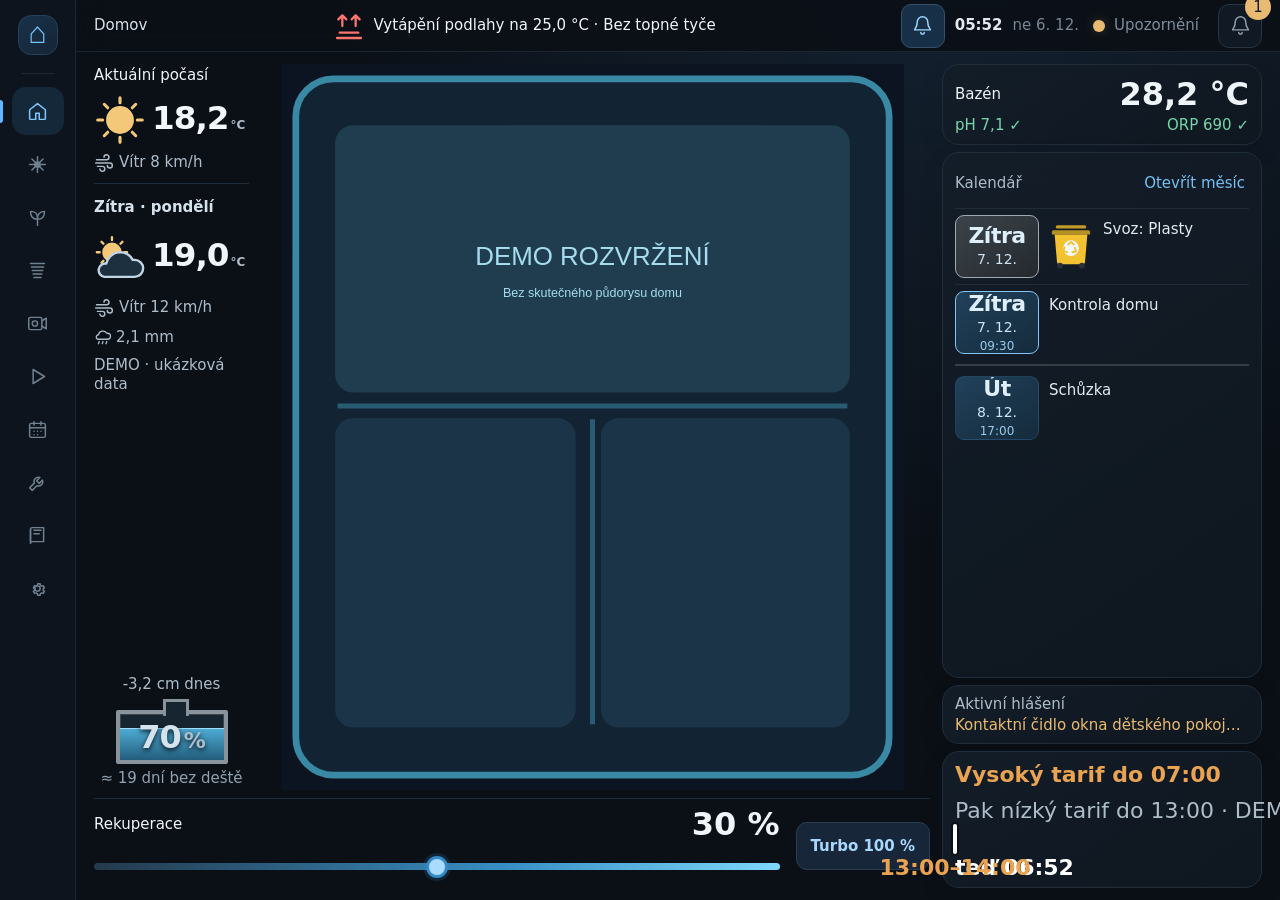
==== commit 26cb01ec: "deploy: kudykam/home-panel-esp32@644915f0d028f2592d14e890e6114ee5ba9f89e6" ====
--- a/index.html
+++ b/index.html
@@ -5,10 +5,11 @@
     <meta name="viewport" content="width=device-width, initial-scale=1.0, viewport-fit=cover" />
     <meta name="theme-color" content="#0b1017" />
     <title>Domov · Ovládací panel</title>
-    <script type="module" crossorigin src="./assets/index-ROEG9AEY.js"></script>
-    <link rel="stylesheet" crossorigin href="./assets/index-CFyFLXcK.css">
+    <script type="module" crossorigin src="./assets/index-DKaXWQvg.js"></script>
+    <link rel="stylesheet" crossorigin href="./assets/index-BUO8gEm3.css">
   </head>
   <body>
     <div id="app"></div>
+    <script src="/api/panel/client.js"></script>
   </body>
 </html>
--- a/assets/index-BUO8gEm3.css
+++ b/assets/index-BUO8gEm3.css
@@ -0,0 +1 @@
+#app .navod-card{display:flex;flex-direction:column;min-height:0;overflow:hidden;padding:14px 18px}#app .navod-index .navod-grid{display:grid;grid-template-columns:repeat(auto-fill,minmax(220px,1fr));gap:10px;overflow:auto;min-height:0}#app .navod-chapter{display:flex;flex-direction:column;gap:6px;min-height:88px;padding:12px 14px;border:1px solid var(--stroke);border-radius:12px;background:#0f1822;color:inherit;text-align:left;cursor:pointer}#app .navod-chapter b{font-size:19px}#app .navod-chapter small{font-size:15px;color:var(--muted);line-height:1.35}#app .navod-meta{margin-top:10px;font-size:13px;color:var(--muted)}#app .navod-reader{height:calc(100vh - 150px)}#app .navod-toolbar{display:flex;align-items:center;gap:12px;padding-bottom:10px;border-bottom:1px solid var(--stroke)}#app .navod-toolbar h2{font-size:20px;margin:0}#app .navod-toolbar button{min-height:44px}#app .navod-content{overflow:auto;overscroll-behavior:contain;min-height:0;flex:1;padding:6px 4px 20px;font-size:18px;line-height:1.5;color:#d6e3ee}#app .navod-content h2{font-size:22px;margin:22px 0 8px}#app .navod-content h3{font-size:19px;margin:18px 0 6px}#app .navod-content h4{font-size:18px;margin:14px 0 4px}#app .navod-content p,#app .navod-content li{overflow-wrap:anywhere}#app .navod-content ul,#app .navod-content ol{padding-left:24px;margin:6px 0}#app .navod-content img{max-width:100%;height:auto;border-radius:10px;display:block;margin:10px 0}#app .navod-content figure{margin:0}#app .navod-content pre{overflow:auto;padding:10px;border-radius:10px;background:#0b141c;font-size:14px}#app .navod-content code{font-size:.9em;background:#0b141c;padding:1px 5px;border-radius:5px}#app .navod-table{overflow:auto;margin:8px 0}#app .navod-table table{border-collapse:collapse;min-width:100%;font-size:16px}#app .navod-table th,#app .navod-table td{border:1px solid var(--stroke);padding:6px 8px;text-align:left;vertical-align:top}#app .navod-callout{margin:10px 0;padding:10px 12px;border-left:4px solid var(--blue);border-radius:8px;background:#122030}#app .navod-callout.warn{border-left-color:var(--amber);background:#2a2112}#app .navod-callout.old{border-left-color:var(--muted);opacity:.85}#app .navod-link{background:none;border:0;padding:0;color:#8fd0ff;text-decoration:underline;font:inherit;cursor:pointer;min-height:0}#app .navod-ext{color:#b7c6d3;text-decoration:underline dotted}#app .navod-chip{display:inline-block;margin-left:6px;padding:1px 8px;border-radius:999px;background:#163626;color:var(--green);font-size:14px}@media(max-height:650px){#app .navod-reader{height:calc(100vh - 120px)}}@media(max-height:650px){#app .sidebar .rail-nav{gap:2px}#app .sidebar .rail-nav .rail-button{height:44px;min-height:44px}}#app .navod-content b{font-size:inherit}#app .navod-meta{display:flex;align-items:center;justify-content:space-between;gap:10px;flex-wrap:wrap}#app .navod-meta button{min-height:44px}#app .ups-battery-badge{display:inline-flex;align-items:center;gap:8px;flex:none;height:40px;padding:0 14px 0 11px;border:2px solid #ff6b75;border-radius:999px;background:#5a1820;color:#fff;font-weight:700;white-space:nowrap;box-shadow:0 0 #ff6b758c;animation:ups-badge-pulse 2.4s ease-out infinite}#app .ups-battery-badge .ups-badge-icon{color:#ffd166;flex:none}#app .ups-battery-badge .ups-badge-label{font-size:var(--detail-label,15px);color:#ffd9dc;font-weight:600}#app .ups-battery-badge .ups-badge-charge{font-size:22px;line-height:1;font-variant-numeric:tabular-nums}#app .ups-battery-badge .ups-badge-time{font-size:18px;font-variant-numeric:tabular-nums;padding-left:9px;border-left:1px solid rgba(255,255,255,.35)}#app .ups-battery-badge .ups-badge-demo{font-size:11px;letter-spacing:.06em;padding:2px 6px;border-radius:6px;background:#ffffff2e}#app .ups-battery-badge.low{background:#b3122a;border-color:#ffd166}#app .ups-battery-badge.low .ups-badge-icon{color:#fff}#app .ups-battery-badge:focus-visible{outline:2px solid var(--blue);outline-offset:3px}@keyframes ups-badge-pulse{0%{box-shadow:0 0 #ff6b758c}70%{box-shadow:0 0 0 10px #ff6b7500}to{box-shadow:0 0 #ff6b7500}}@media(prefers-reduced-motion:reduce){#app .ups-battery-badge{animation:none}}@media(max-width:1100px){#app .ups-battery-badge .ups-badge-label{display:none}#app .ups-battery-badge{gap:7px;padding:0 12px 0 10px}}@media(max-width:800px){#app .ups-battery-badge{height:32px}#app .ups-battery-badge .ups-badge-charge{font-size:17px}#app .ups-battery-badge .ups-badge-time{font-size:14px}}#app .collector-settings-grid{height:calc(100dvh - 187px);min-height:0;display:grid;grid-template-columns:3fr 2fr;gap:14px}#app .collector-settings,#app .collector-overrides{min-width:0;min-height:0;overflow-y:auto;scrollbar-width:thin;padding:16px;display:flex;flex-direction:column;gap:10px}#app .collector-settings h2,#app .collector-overrides h2{font-size:var(--type-label);margin:0}#app .collector-settings p,#app .collector-overrides p{margin:0;color:var(--muted);line-height:1.4;font-size:var(--type-min)}#app .collector-settings p b{color:#ffd28a}#app .collector-settings .warning,#app .collector-overrides .warning{color:#ffb35c}#app .collector-rules{display:grid;gap:8px}#app .collector-rule{display:grid;gap:8px;padding:10px 12px;border:1px solid #30495e;border-radius:10px;background:#0f1c29}#app .collector-rule h3{margin:0;font-size:var(--type-min);display:flex;gap:8px;align-items:center}#app .collector-toggles{display:flex;flex-wrap:wrap;gap:6px 16px}#app .collector-toggles label{display:flex;align-items:center;gap:8px;min-height:44px;font-size:var(--type-min)}#app .collector-toggles input{width:24px;height:24px}#app .collector-params{display:grid;grid-template-columns:repeat(auto-fit,minmax(190px,1fr));gap:8px}#app .collector-params label,#app .collector-override-form label{display:grid;gap:4px;font-size:var(--type-min)}#app .collector-params label span{color:var(--muted)}#app .collector-params input,#app .collector-override-form input{min-height:44px;font-size:var(--type-min)}#app .collector-actions{display:flex;gap:8px}#app .collector-actions button,#app .collector-overrides button{min-height:44px;font-size:var(--type-min)}#app .collector-overrides ul{list-style:none;margin:0;padding:0;display:grid;gap:8px}#app .collector-overrides li{display:flex;gap:10px;align-items:center;justify-content:space-between;padding:10px 12px;border:1px solid #30495e;border-radius:10px;background:#0f1c29}#app .collector-overrides li div{display:grid;gap:2px;min-width:0}#app .collector-overrides li b{font-size:var(--type-min);overflow-wrap:anywhere}#app .collector-overrides li small{color:var(--muted);font-size:var(--type-min)}#app .collector-override-form{display:grid;gap:8px;padding-top:6px;border-top:1px solid #30495e}@media(max-width:1100px){#app .collector-settings-grid{grid-template-columns:1fr 1fr}}@media(max-width:1100px){#app nav.settings-tabs{gap:6px}#app nav.settings-tabs button{flex:1 1 auto;padding-inline:6px}}#app .collector-settings input:disabled{background:#16232f;color:#8ea3b5;border-color:#2a3d4f}#app .collector-settings-grid{grid-template-rows:minmax(0,1fr) minmax(0,1.3fr)}#app .collector-settings-grid>.collector-settings{grid-row:1 / span 2}#app .collector-signals{min-width:0;min-height:0;overflow-y:auto;scrollbar-width:thin;padding:16px;display:flex;flex-direction:column;gap:10px}#app .collector-signals h2{font-size:var(--type-label);margin:0}#app .collector-signals p{margin:0;color:var(--muted);line-height:1.4;font-size:var(--type-min)}#app .collector-signals p b{color:#ffd28a}#app .collector-signals .warning{color:#ffb35c}#app .signal-search{display:grid;grid-template-columns:1fr auto auto;gap:8px;align-items:end}#app .signal-search label,#app .signal-fields label{display:grid;gap:4px;font-size:var(--type-min)}#app .signal-search input,#app .signal-fields input,#app .signal-fields select{min-height:44px;font-size:var(--type-min);min-width:0}#app .signal-search button,#app .collector-signals .collector-actions button{min-height:44px;font-size:var(--type-min)}#app .signal-list{list-style:none;margin:0;padding:0;display:grid;gap:8px}#app .signal-row{display:grid;gap:8px;padding:10px 12px;border:1px solid #30495e;border-radius:10px;background:#0f1c29}#app .signal-head{display:grid;gap:2px;min-width:0}#app .signal-head b{font-size:var(--type-min);overflow-wrap:anywhere}#app .signal-head small{color:var(--muted);font-size:var(--type-min);overflow-wrap:anywhere}#app .signal-head small.warning{color:#ffb35c}#app .signal-fields{display:grid;grid-template-columns:repeat(auto-fit,minmax(110px,1fr));gap:8px}#app .collector-signals select:disabled,#app .collector-signals input:disabled{background:#16232f;color:#8ea3b5;border-color:#2a3d4f}.filmwatch-frame{display:block;border:1px solid #ffffff18;border-radius:12px;width:100%;height:calc(100dvh - 100px);min-height:420px;background:#080e16}.filmwatch-settings{margin-top:18px;padding:20px}.filmwatch-settings h2{margin-top:0}.filmwatch-settings button{min-height:44px}.filmwatch-unconfigured{padding:24px}.filmwatch-unconfigured button,.filmwatch-demo-banner button{min-height:44px}.filmwatch-unconfigured code{overflow-wrap:anywhere}.filmwatch-demo-banner{display:flex;align-items:center;justify-content:space-between;gap:12px;padding:10px 14px;margin-bottom:10px;border:1px solid #5a7990;border-radius:12px;background:#122536}.filmwatch-demo-banner span{line-height:1.4}.filmwatch-demo-banner button{flex-shrink:0}.filmwatch-frame-with-banner{height:calc(100dvh - 190px);min-height:320px}@media(max-width:650px){.filmwatch-demo-banner{flex-wrap:wrap}}.filmwatch-settings label{display:grid;gap:8px}.filmwatch-settings input{width:100%;box-sizing:border-box;background:#0c1723;color:inherit;border:1px solid #ffffff40;border-radius:8px;min-height:44px;padding:10px;font:inherit}.filmwatch-actions,.filmwatch-toolbar{display:flex;gap:12px;flex-wrap:wrap}.filmwatch-toolbar{margin-bottom:10px}.filmwatch-toolbar button{min-height:44px}.filmwatch-frame-toolbar{height:calc(100dvh - 160px);min-height:320px}.filmwatch-frame-toolbar.filmwatch-frame-with-banner{height:calc(100dvh - 250px);min-height:280px}.filmwatch-account-grid{display:grid;grid-template-columns:repeat(2,minmax(0,1fr));gap:20px}.filmwatch-account-grid section{border:1px solid #ffffff20;border-radius:10px;padding:16px}.filmwatch-settings h3{margin-top:0}.filmwatch-settings b{color:#edc27e}.filmwatch-settings [role=status]{overflow-wrap:anywhere}@media(max-width:650px){.filmwatch-account-grid{grid-template-columns:1fr}}#app .workspace:has(>.page-content.is-movies){display:flex;flex-direction:column;height:100dvh;overflow:hidden}#app .page-content.is-movies{max-width:none;margin:0;padding:0;flex:1;min-height:0;display:flex;flex-direction:column}#app .is-movies .filmwatch-frame{flex:1;height:auto;min-height:0;border:0;border-radius:0}#app .is-movies .filmwatch-demo-banner{margin:0;border-radius:0;border-width:0 0 1px}#app .is-movies .filmwatch-unconfigured{margin:20px}.filmwatch-status{display:grid;gap:0;margin:0 0 12px}.filmwatch-status-row{display:flex;justify-content:space-between;gap:16px;padding:10px 0;border-bottom:1px solid #ffffff14}.filmwatch-status-row dt{color:var(--muted)}.filmwatch-status-row dd{margin:0;text-align:right;overflow-wrap:anywhere}.filmwatch-status-row dd.ok{color:var(--green)}.filmwatch-status-row dd.warning,.filmwatch-status-note.warning{color:var(--amber)}.home-forecast[data-forecast-open]{cursor:pointer;border-radius:12px;min-height:44px}.home-forecast[data-forecast-open]:focus-visible{outline:2px solid #70c6ee;outline-offset:4px}.forecast-modal{width:min(1100px,96vw);max-height:94dvh;overflow:auto;box-sizing:border-box;padding:clamp(16px,2vw,26px);background:#10171f;border:1px solid #354655;border-radius:20px;color:#ecf3f8;box-shadow:0 24px 90px #000b;font-size:var(--type-primary,16px)}.forecast-modal header{display:flex;justify-content:space-between;gap:16px;align-items:start}.forecast-modal h2{margin:0;font-size:calc(var(--type-primary,16px)*1.35)}.forecast-modal p{margin:8px 0;font-size:var(--type-min,13px);color:#aec0ce}.forecast-modal button{min-width:44px;min-height:44px}.forecast-days{display:grid;grid-template-columns:repeat(3,minmax(0,1fr));gap:12px;margin:16px 0}.forecast-day{padding:10px 12px;border-radius:12px;background:#ffffff05;border:1px solid #ffffff13}.forecast-day>span{text-transform:capitalize;font-size:var(--type-primary,16px)}.forecast-day>div{display:flex;align-items:center;gap:8px;margin-top:4px;flex-wrap:wrap}.forecast-day b{font-size:calc(var(--type-value,26px)*.85);color:#ffb54a}.forecast-day small{font-size:var(--type-min,13px);color:#97b8e8}.forecast-chart{overflow-x:auto;overscroll-behavior:contain}.forecast-chart>svg{display:block;width:100%;min-width:760px;max-height:43dvh}.forecast-chart text{fill:#afc0ce;font:13px sans-serif}.forecast-chart .forecast-temp-label{fill:#ffcf86;font-weight:600}.forecast-grid{stroke:#ffffff12;stroke-width:1}.forecast-day-line{stroke:#ffffff38;stroke-width:1}.forecast-temp-line{fill:none;stroke:#ffae32;stroke-width:2.7;stroke-linejoin:round}.forecast-temp-fill{fill:#ffae321c;stroke:none}.forecast-rain-bar{fill:#8ca9f1}.forecast-legend{display:flex;gap:24px;flex-wrap:wrap;font-size:var(--type-min,13px)}.forecast-legend span:first-child{color:#ffb54a}.forecast-legend span:last-child{color:#a8bfff}.forecast-modal .forecast-incomplete{color:#e4bc78}@media(max-width:600px){.forecast-days{gap:6px}.forecast-day{padding:8px}.forecast-day>div{gap:4px}.forecast-day small{width:100%}.forecast-modal{border-radius:14px}}@media(max-height:650px){.forecast-modal{padding:14px 20px}.forecast-days{margin:10px 0}.forecast-day{padding:6px 10px}.forecast-chart>svg{max-height:40dvh}}.forecast-modal{font-size:var(--type-min,15px);line-height:1.3}@media(max-height:650px){.forecast-chart>svg{max-height:36dvh}}.forecast-attribution a{color:#9ac9e9;text-decoration:underline}.home-weather-source{display:inline-flex;align-items:center;min-height:44px;color:#9ac9e9;font-size:var(--type-min,13px);text-decoration:underline}.forecast-attribution a{display:inline-flex;align-items:center;min-height:44px}.forecast-meta{display:flex;align-items:center;column-gap:14px;flex-wrap:wrap}.forecast-meta p{margin:0}.forecast-attribution{font-size:var(--type-min,13px);color:#aec0ce}.forecast-chart{position:relative;overflow:hidden;cursor:crosshair}.forecast-chart>svg{width:100%;min-width:0;height:auto;max-height:52dvh;touch-action:none;user-select:none;-webkit-user-select:none}.forecast-chart>svg:focus-visible{outline:2px solid #7ccfff;outline-offset:-3px;border-radius:8px}[data-forecast-marker]{pointer-events:none}[data-forecast-crosshair]{stroke:#d4ecff;stroke-width:1.5;stroke-dasharray:4 3;vector-effect:non-scaling-stroke}[data-forecast-point]{fill:#ffbc56;stroke:#fff;stroke-width:1.5;vector-effect:non-scaling-stroke}.forecast-tooltip{position:absolute;top:8px;left:8px;z-index:1;pointer-events:none;width:max-content;max-width:calc(100% - 16px);box-sizing:border-box;padding:10px 13px;border:1px solid #718b9f;border-radius:10px;background:#102130f5;box-shadow:0 5px 20px #0008;color:#ecf3f8;font-size:clamp(12px,var(--type-min,15px),18px);line-height:1.55}.forecast-tooltip[hidden]{display:none}.forecast-tooltip strong{display:block;margin-bottom:4px;font-size:inherit;color:#b5dcff;text-transform:capitalize}.forecast-tooltip [data-forecast-values]>span{display:block}@media(max-width:600px){.forecast-chart>svg{min-height:220px}.forecast-tooltip{font-size:13px;padding:8px 10px}}.plan-marker[data-blind-gesture]{touch-action:none;user-select:none;-webkit-user-select:none}.plan-marker[data-blind-gesture] .marker-hit{touch-action:none}#app .zigbee-settings{height:calc(100dvh - 187px);padding:var(--detail-pad);overflow:auto;scrollbar-width:thin}#app .zigbee-toolbar{display:flex;justify-content:space-between;gap:16px;align-items:start}#app .zigbee-toolbar h2{margin:0 0 5px;font-size:var(--type-label)}#app .zigbee-toolbar p{margin:5px 0}#app .zigbee-note{color:var(--muted);font-size:var(--type-min);line-height:1.4}#app .zigbee-actions,#app .zigbee-filters{display:flex;gap:8px;flex-wrap:wrap}#app .zigbee-actions{align-items:center}#app .zigbee-filters{margin:14px 0 10px}#app .zigbee-filters .selected{background:#1c3a51;border-color:#5793bd}#app .zigbee-device-row{width:100%;display:grid;grid-template-columns:minmax(0,1fr) 165px 85px 22px;gap:12px;align-items:center;background:#101d28;border:1px solid #293e50;border-radius:10px;text-align:left;padding:10px 12px;min-height:68px;font-size:var(--type-min);margin-bottom:7px}#app .zigbee-device-name{display:flex;gap:12px;align-items:center;min-width:0}#app .zigbee-device-name>svg{color:var(--blue);flex:none}#app .zigbee-device-name>span{display:grid;gap:4px;min-width:0}#app .zigbee-device-name b{white-space:nowrap;overflow:hidden;text-overflow:ellipsis}#app .zigbee-device-name small{color:var(--muted);font-size:var(--type-min)}#app .zigbee-availability.online{color:var(--green)}#app .zigbee-availability.offline{color:var(--red)}#app .zigbee-availability.unknown{color:var(--muted)}#app .zigbee-settings .warning,#app .zigbee-device-detail .warning{color:var(--amber)}#app .zigbee-device-row.is-offline{border-color:#a33f4d;background:#281923}#app [data-zigbee-connect]{display:grid;grid-template-columns:1fr 1fr;gap:10px;border:1px solid var(--stroke);border-radius:10px;padding:14px;margin:14px 0;background:#0c1721}#app [data-zigbee-connect] label,#app .zigbee-mapping>label{display:grid;gap:6px;font-size:var(--type-min)}#app [data-zigbee-connect] input:not([type=checkbox]),#app [data-zigbee-connect] select{min-height:44px;width:100%;min-width:0;background:#132333;color:#e2edf6;border:1px solid #344c61;border-radius:8px;padding:8px;font:inherit}#app [data-zigbee-connect] p,#app [data-zigbee-connect] .zigbee-actions{grid-column:1/-1;margin:4px 0}#app .zigbee-check{display:flex!important;gap:10px!important;align-items:center;min-height:44px}#app .zigbee-check input{width:24px;height:24px;accent-color:var(--blue);flex:none}#app .zigbee-device-detail{width:min(780px,calc(100vw - 40px))}#app .zigbee-device-detail .device-detail-body{overflow-x:hidden}#app .zigbee-device-detail :is(.zigbee-mapping,.zigbee-offline-policy,.zigbee-device-bindings){min-width:0}#app .zigbee-device-detail .zigbee-mapping>label{display:grid;grid-template-columns:minmax(0,1fr);height:auto;min-height:0;overflow:visible;color:var(--text);font-size:var(--type-min);gap:7px}#app .zigbee-device-detail .zigbee-mapping select{width:100%;min-width:0;max-width:100%;min-height:44px;font:inherit}#app .zigbee-row-bindings{display:flex;flex-wrap:wrap;gap:5px;margin-top:3px}#app .zigbee-row-bindings>span{padding:4px 7px;border:1px solid #345f69;background:#143239;border-radius:6px;color:#9ce1d3;font-size:var(--type-min);overflow-wrap:anywhere}#app .zigbee-unpaired{color:var(--muted);font-size:var(--type-min)}#app .zigbee-availability small{display:block;margin-top:5px;color:var(--muted);font-size:var(--type-min)}#app .zigbee-device-row.is-expected{border-color:#526473;background:#19232c}#app .zigbee-device-row.is-expected .zigbee-availability{color:var(--muted)}#app .zigbee-device-bindings,#app .zigbee-offline-policy{display:grid;gap:8px;border-top:1px solid var(--stroke);margin-top:16px;padding-top:12px}#app .zigbee-device-bindings h3,#app .zigbee-offline-policy h3{margin:0}#app .zigbee-device-bindings button{display:grid;gap:5px;text-align:left;white-space:normal;overflow-wrap:anywhere}#app .zigbee-offline-policy p{margin:0;color:var(--muted);line-height:1.4}#app .zigbee-values{display:grid;grid-template-columns:1fr 1fr;gap:8px;margin:14px 0}#app .zigbee-values>div{padding:10px;background:#101d28;border:1px solid var(--stroke);border-radius:8px;overflow-wrap:anywhere}#app .zigbee-values dt{color:var(--muted);margin-bottom:5px}#app .zigbee-values dd{margin:0;font-weight:600}#app .zigbee-values small{font-weight:400;font-size:var(--type-min);color:var(--muted)}#app .zigbee-mapping{display:grid;gap:10px;border-top:1px solid var(--stroke);margin-top:15px;padding-top:10px}#app .zigbee-mapping p{margin:0;color:var(--muted);line-height:1.4}#app .zigbee-binding-list summary{min-height:44px;padding:12px 0;cursor:pointer}#app .zigbee-binding-list p{overflow-wrap:anywhere}#app .pool-gate-config{border-top:1px solid var(--stroke);margin-top:12px;padding-top:12px;display:grid;gap:9px}#app .pool-gate-config label{display:grid;gap:7px}#app .pool-gate-config p{margin:0;line-height:1.4}@media(max-width:1050px){#app .settings-tabs button{padding-inline:7px}#app .zigbee-device-row{grid-template-columns:minmax(0,1fr) 150px 68px 20px;gap:8px}#app .zigbee-toolbar{flex-wrap:wrap}}#app{--spec-text:20px;--tariff-nt:#3fae8f;--tariff-vt:#e9a352;--tariff-unknown:#26323f}@media(min-width:801px){#app .is-home .right-stack{grid-template-rows:auto minmax(0,1fr) auto auto}}#app .home-tariff-card{display:flex;flex-direction:column;gap:4px;width:100%;text-align:left;cursor:pointer}#app .home-tariff-card .tariff-head{display:flex;justify-content:space-between;align-items:baseline;gap:8px;flex-wrap:wrap}#app .home-tariff-card .tariff-head b{font-size:var(--spec-text);font-weight:800}#app .home-tariff-card .tariff-head span{font-size:var(--spec-text);color:var(--muted);white-space:nowrap}#app .home-tariff-card.tone-nt .tariff-head b{color:var(--tariff-nt)}#app .home-tariff-card.tone-vt .tariff-head b{color:var(--tariff-vt)}#app .tariff-bar{position:relative;display:flex;height:22px;border-radius:7px;overflow:hidden;background:var(--tariff-unknown)}#app .tariff-bar.is-empty{background:repeating-linear-gradient(135deg,#1c2733 0,#1c2733 9px,#243243 9px,#243243 18px)}#app .tariff-seg{display:block;height:100%}#app .tariff-seg.is-nt{background:var(--tariff-nt)}#app .tariff-seg.is-vt{background:repeating-linear-gradient(135deg,var(--tariff-vt) 0 8px,#f3c27f 8px 16px)}#app .tariff-seg.is-unknown{background:repeating-linear-gradient(135deg,#1c2733 0,#1c2733 9px,#243243 9px,#243243 18px)}#app .tariff-now{position:absolute;top:0;bottom:0;width:4px;margin-left:-2px;border-radius:2px;background:#fff;box-shadow:0 0 0 2px #0b1017}#app .tariff-ticks{position:relative;height:24px}#app .tariff-ticks span{position:absolute;top:0;transform:translate(-50%);font-size:var(--spec-text);font-weight:700;color:var(--tariff-vt);white-space:nowrap}#app .tariff-ticks span:first-child{transform:none}#app .tariff-source{font-size:var(--spec-text);color:var(--muted)}#app .tariff-modal .tariff-day{margin:10px 0 4px}#app .tariff-modal .tariff-day-head{display:flex;justify-content:space-between;gap:10px;font-size:var(--spec-text);margin-bottom:6px}#app .tariff-modal .tariff-day-head span{color:var(--muted)}#app .tariff-modal .tariff-bar{height:38px}#app .tariff-modal .tariff-hours{display:flex;justify-content:space-between;color:var(--muted);font-size:var(--spec-text);margin-top:4px}#app .tariff-modal .tariff-legend{display:flex;gap:18px;flex-wrap:wrap;margin:10px 0;font-size:var(--spec-text)}#app .tariff-modal .tariff-legend .tariff-seg{display:inline-block;width:22px;height:18px;border-radius:4px;vertical-align:-3px;margin-right:6px}#app .tariff-modal .tariff-warning{color:var(--amber);font-size:var(--spec-text)}#app .binding-modal.tariff-modal :is(p,label,input,select,button,span,b,footer button,header p){font-size:var(--spec-text)}#app .binding-modal.tariff-modal h2{font-size:calc(var(--spec-text) + 4px)}#app .binding-modal.tariff-modal footer button{min-height:48px}#app .home-tariff-card .tariff-refresh{font-size:var(--spec-text);font-weight:700;color:var(--amber)}#app .tariff-modal .tariff-captcha{display:flex;align-items:center;gap:12px;flex-wrap:wrap;margin:10px 0 6px}#app .tariff-modal .tariff-captcha img{display:block;width:250px;max-width:100%;height:auto;aspect-ratio:2.5/1;border-radius:8px;background:#fff}#app .tariff-modal .tariff-captcha button,#app .tariff-modal [data-tariff-refresh]{min-height:48px}#app .tariff-modal input[name=captcha]{min-height:48px;letter-spacing:.12em}#app .home-tariff-card .tariff-bar .tariff-past{position:absolute;left:0;top:0;bottom:0;background:#070d1380}#app .home-tariff-card .tariff-ticks .tariff-now-label{left:0;transform:none;color:#fff}#app .home-tariff-card .tariff-bar{overflow:visible}#app .home-tariff-card .tariff-bar .tariff-seg:first-of-type{border-radius:7px 0 0 7px}#app .home-tariff-card .tariff-bar .tariff-seg:last-of-type{border-radius:0 7px 7px 0}#app .home-tariff-card .tariff-bar .tariff-past{border-radius:7px 0 0 7px}#app .home-tariff-card .tariff-now{top:-4px;bottom:-4px;width:4px;z-index:2}#app .home-calendar-event.is-waste,#app .calendar-agenda-row.is-waste{border-style:dashed}#app .is-waste[title]{outline:1px dashed currentColor;outline-offset:-1px}#app .home-calendar-event.is-waste{border-style:solid}#app .home-calendar-event>.calendar-date-stamp{border-color:color-mix(in srgb,var(--cal-color,#65b8f5) 45%,transparent);background:linear-gradient(145deg,color-mix(in srgb,var(--cal-color,#65b8f5) 34%,#142b3c),color-mix(in srgb,var(--cal-color,#65b8f5) 14%,#0f1f2c))}#app .home-calendar-event>.waste-bin{flex:0 0 auto;align-self:center}#app .home-calendar-event>.calendar-date-stamp:not(:has(time))>b{font-size:24px!important}#app .home-calendar-event.is-waste>.calendar-date-stamp{background:linear-gradient(145deg,#3c434a,#23292e);border-color:#8a939c80}#app .forecast-period{display:grid;grid-template-columns:32px 40px 1fr;align-items:center;gap:3px;width:100%}#app .forecast-period>b{font-size:calc(var(--type-value)*.8);line-height:1.1}#app .forecast-period>small{grid-column:2/-1;font-size:var(--type-min);color:var(--muted)}#app .home-forecast{cursor:pointer;min-height:44px}#app .home-forecast:focus-visible{outline:2px solid #65b9f5;outline-offset:3px}#app.editing-panel .home-forecast{outline:2px dashed #65b9f5;outline-offset:3px}#app .status-icon-mapping{grid-column:1/-1}#app .status-map-row{display:grid;grid-template-columns:minmax(60px,1fr) minmax(100px,2fr) 28px 44px;align-items:center;gap:8px;margin-bottom:8px}#app .binding-modal input{min-width:0;width:100%;min-height:44px;padding:8px;font-size:var(--type-min)}#app .binding-modal form label{display:grid;gap:8px}#app .operating-status{min-width:0}#app .operating-status>span{overflow:hidden;white-space:nowrap;text-overflow:ellipsis}:root{font-family:Segoe UI,system-ui,sans-serif;color:#e6edf5;background:#0b1017;font-synthesis:none;text-rendering:optimizeLegibility;--bg:#0b1017;--panel:#111923;--panel2:#141e2a;--stroke:#202d3b;--muted:#8593a1;--dim:#5f6d7b;--blue:#64b5ff;--cyan:#55d0df;--green:#76d5aa;--amber:#e9bb72;--red:#e8747d;--rail:76px;--top:58px}*{box-sizing:border-box}body{margin:0;min-width:320px;min-height:100vh;background:radial-gradient(ellipse at 75% -10%,#152333 0,transparent 46%),var(--bg)}button,input,select{font:inherit}button{color:inherit;cursor:pointer}#app{min-height:100vh}.sidebar{position:fixed;z-index:5;inset:0 auto 0 0;width:var(--rail);background:#0d141d;border-right:1px solid #1b2733;display:flex;flex-direction:column;align-items:center;padding:15px 0 12px}.brand-mark{width:40px;height:40px;border-radius:13px;display:grid;place-items:center;background:linear-gradient(140deg,#17324a,#172435);border:1px solid #26425b;color:#77c5ff}.brand-house{font:30px/1 Manrope;transform:translateY(-2px)}.rail-separator{width:34px;height:1px;background:#1c2935;margin:18px 0 13px}.rail-nav{display:flex;flex-direction:column;gap:7px;align-items:center}.rail-button{position:relative;width:52px;height:51px;border:0;border-radius:14px;background:transparent;color:#718090;display:flex;align-items:center;justify-content:center;transition:.16s}.rail-button>span:not(.alarm-dot){position:absolute;left:calc(100% + 10px);z-index:10;padding:7px 10px;background:#192534;border:1px solid #2a3a4d;border-radius:8px;color:#dce6f1;font-size:12px;white-space:nowrap;opacity:0;pointer-events:none;transform:translate(-3px);transition:.15s}.rail-button:hover>span:not(.alarm-dot){opacity:1;transform:translate(0)}.rail-button:hover{background:#172332;color:#d7e8f7}.rail-button.active{color:#80c7ff;background:#15283a}.rail-button.active:before{content:"";position:absolute;left:-12px;width:3px;height:23px;border-radius:0 3px 3px 0;background:#62b8ff}.sidebar-bottom{margin-top:auto;display:flex;flex-direction:column;align-items:center;gap:15px}.avatar{width:32px;height:32px;border-radius:50%;display:grid;place-items:center;background:#243142;color:#b8c6d4;font-size:13px;font-weight:700}.alarm-button{color:#718090}.alarm-button.alarm-on{color:#ff8991;background:#39202a}.alarm-dot{display:none;position:absolute;width:6px;height:6px;background:#e8747d;border:1px solid #0d141d;border-radius:50%;right:12px;top:11px}.alarm-on .alarm-dot{display:block}.workspace{margin-left:var(--rail);min-height:100vh}.topbar{height:var(--top);border-bottom:1px solid #1a2632;display:flex;align-items:center;justify-content:space-between;padding:0 30px;position:sticky;z-index:4;top:0;background:#0b1017e8;-webkit-backdrop-filter:blur(18px);backdrop-filter:blur(18px)}.breadcrumbs{display:flex;align-items:center;gap:11px;color:#758392;font-size:12px}.breadcrumbs b{font-weight:500;color:#d9e2eb}.crumb-slash{color:#384552}.topbar-right{display:flex;align-items:center;gap:12px;color:#7f8d9b;font-size:11px}.connection{display:flex;align-items:center;gap:7px;color:#9aa8b6}.connection i,.online-chip i,.live-pill i{width:6px;height:6px;border-radius:50%;background:#66d6a2;box-shadow:0 0 9px #66d6a277}.topbar-divider{height:18px;width:1px;background:#263240;margin:0 4px}.clock{font-size:13px;color:#e2e9f0;font-weight:600}.date{color:#788594}.round-button{width:34px;height:34px;border-radius:11px;border:1px solid #283544;background:#111a24;color:#91a0ae;display:grid;place-items:center;margin-left:9px}.top-alarm.alarm-on{color:#ff8991;border-color:#703740}.page-content{max-width:1480px;margin:auto;padding:25px 30px 28px}.page-head{display:flex;align-items:center;justify-content:space-between;margin-bottom:21px;min-height:71px}.eyebrow,.section-kicker{display:block;color:#738292;font-size:9px;font-weight:700;letter-spacing:1.5px}.page-head h1{font-family:Manrope,sans-serif;font-size:27px;line-height:1.2;letter-spacing:-.8px;margin:6px 0 4px;font-weight:600;color:#eef3f8}.subhead{margin:0;color:#8593a1;font-size:12px}.wave{font-size:18px;color:#eabd77;margin-left:5px}.primary-button,.secondary-button,.danger-button{min-height:40px;padding:0 14px;border-radius:11px;border:1px solid #2b3d50;background:#172638;color:#a9d8ff;display:inline-flex;align-items:center;justify-content:center;gap:9px;font-size:11px;font-weight:600;transition:.15s}.primary-button:hover{background:#1c3148;border-color:#3c6386}.secondary-button{background:#131d28;color:#bdc9d5;border-color:#2a3744}.secondary-button:hover{background:#1b2836}.danger-button{background:#a63c48;border-color:#bd5661;color:#fff}.danger-button:hover{background:#bb4955}.switch,.toggle{width:29px;height:17px;border-radius:12px;background:#34414e;display:inline-flex;align-items:center;padding:2px;transition:.18s}.switch i,.toggle i{width:13px;height:13px;background:#9aa6b2;border-radius:50%;transition:.18s}.switch.on,.toggle.on{background:#3d91ce;justify-content:flex-end}.switch.on i,.toggle.on i{background:#eaf6ff}.card{background:linear-gradient(145deg,#131d28f5,#0f1720f5);border:1px solid #202d3b;border-radius:17px;box-shadow:0 8px 28px #00000013}.home-grid{display:grid;grid-template-columns:minmax(0,1.55fr) minmax(285px,.9fr);gap:16px;min-height:465px}.floorplan-card{padding:17px 18px 12px;display:flex;flex-direction:column;min-width:0}.card-heading{display:flex;align-items:center;justify-content:space-between}.card-heading h2,.integration-card h2,.activity-card h2,.outdoor-controls h2{font-family:Manrope,sans-serif;font-weight:600;font-size:15px;letter-spacing:-.25px;margin:4px 0 0;color:#e6edf4}.card-heading.compact h2{font-size:14px}.live-pill{display:inline-flex;align-items:center;gap:6px;margin-left:6px;padding:4px 7px;border:1px solid #284639;border-radius:20px;color:#7dd8ab;font:600 9px DM Sans;vertical-align:2px}.live-pill i{width:5px;height:5px}.icon-action{width:31px;height:31px;border:1px solid #293746;border-radius:10px;background:#141f2a;color:#91a1af;display:grid;place-items:center}.icon-action:hover{color:#9bd3ff;border-color:#385674}.icon-action.small{width:27px;height:27px;background:transparent;border-color:transparent}.floorplan-host{flex:1;min-height:0;display:grid;place-items:center;padding:13px 12px 6px}.plan-placeholder,.plan-live{width:100%;height:100%;max-height:396px;min-height:280px;position:relative;border-radius:12px;overflow:hidden;background:#101923}.plan-placeholder svg{width:100%;height:100%;display:block}.map-room{fill:#121e29;stroke:#7e93a5;stroke-width:.62;transition:.2s}.room-0{fill:#172735}.room-1,.room-2{fill:#16232d}.map-room+text{fill:#91a0ad;font:2px DM Sans;pointer-events:none}.map-dot{fill:#58b8ff;filter:drop-shadow(0 0 1px #59baff)}.map-dot.soft{fill:#697d8d}.plan-overlay{position:absolute;left:50%;bottom:11px;transform:translate(-50%);padding:7px 11px;background:#0d151edb;border:1px solid #263847;border-radius:8px;color:#8797a5;font-size:9px;white-space:nowrap;-webkit-backdrop-filter:blur(6px);backdrop-filter:blur(6px)}.plan-live img{width:100%;height:100%;object-fit:contain}.live-tag{position:absolute;top:10px;left:11px;padding:6px 8px;border-radius:8px;background:#0b131bdb;color:#83d2a6;font-size:9px;display:flex;gap:6px;align-items:center}.live-tag i{width:5px;height:5px;border-radius:50%;background:#65d89f}.floorplan-footer{display:flex;align-items:center;gap:13px;border-top:1px solid #1e2a36;padding:10px 2px 0;color:#7d8a98;font-size:9px}.floorplan-footer>span{display:flex;align-items:center;gap:6px}.legend-dot{width:7px;height:7px;border-radius:50%}.legend-dot.blue{background:#5cb5fc}.legend-dot.muted{background:#657583}.floorplan-footer .floorplan-note{margin-left:auto;color:#596978}.right-stack{display:grid;grid-template-rows:auto auto 1fr;gap:13px;min-height:0}.status-card{padding:16px 17px 8px}.status-check{width:27px;height:27px;border-radius:9px;background:#193329;color:#75d9a2;display:grid;place-items:center}.status-list{margin-top:12px}.status-row{height:38px;display:flex;align-items:center;gap:9px;border-top:1px solid #1d2935;font-size:10px}.row-icon{width:24px;height:24px;border-radius:8px;display:grid;place-items:center}.blue-icon{color:#73c5ff;background:#182d3e}.amber-icon{color:#e9bd79;background:#30291e}.cyan-icon{color:#6acddb;background:#183039}.row-label{color:#9ba8b4;flex:1}.status-row strong{color:#dce5ed;font-size:10px;font-weight:600}.row-trend{color:#6cd29f;font-size:9px}.weather-card{padding:14px 17px 12px}.weather-main{display:flex;align-items:center;justify-content:space-between}.weather-temp{font:500 37px/1.1 Manrope,sans-serif;letter-spacing:-2px;margin-top:4px;color:#eaf0f6}.weather-temp span{font-size:25px;color:#bac8d4}.weather-caption{font-size:9px;color:#8a98a6;margin-top:3px}.weather-caption span{margin:0 4px;color:#51606e}.weather-icon{font-size:49px;line-height:1;color:#e4be7d;position:relative;margin:1px 12px 0 0}.weather-icon span{position:absolute;font-size:32px;right:-12px;bottom:-5px;color:#778b9d}.weather-foot{border-top:1px solid #202c38;margin-top:11px;padding-top:10px;display:flex;justify-content:space-between;color:#7e8c9a;font-size:9px}.weather-foot b{color:#c7d1dc;font-weight:500;margin-left:4px}.next-card{padding:12px 14px;display:flex;align-items:center;gap:11px;min-height:67px}.next-icon{width:31px;height:31px;display:grid;place-items:center;border-radius:10px;background:#1a2937;color:#78c2fa}.next-card>div:nth-child(2){display:flex;flex-direction:column;gap:3px;flex:1}.next-card strong{font-size:11px;color:#d6e0e9}.next-card>div:nth-child(2)>span:last-child{font-size:9px;color:#81909d}.next-card .section-kicker{font-size:8px}.online-chip,.saved-chip{display:inline-flex;align-items:center;gap:7px;padding:8px 10px;border:1px solid #263b34;border-radius:10px;color:#8dd5ae;background:#11221c;font-size:10px}.climate-grid{display:grid;grid-template-columns:minmax(240px,.85fr) minmax(330px,1.2fr);gap:15px}.climate-main{padding:24px;display:flex;flex-direction:column;align-items:center;min-height:360px;grid-row:span 2;background:radial-gradient(ellipse at 50% 37%,#1a2b39,#121c27 62%)}.climate-main>.section-kicker{align-self:flex-start}.climate-reading{font:500 90px/.95 Manrope;color:#edf5fb;letter-spacing:-7px;margin-top:35px}.climate-reading sup{font-size:36px;letter-spacing:-2px;color:#b9c9d6}.climate-status{color:#9bacb8;font-size:11px;display:flex;align-items:center;gap:8px;margin-top:10px}.climate-status svg{color:#e9bb72}.thermo-control{display:flex;align-items:center;justify-content:space-between;width:100%;margin-top:auto;border-top:1px solid #263442;padding-top:18px}.thermo-control>div{display:flex;flex-direction:column;align-items:center;gap:3px;color:#8594a1;font-size:10px}.thermo-control strong{font-size:21px;color:#e7edf4}.circle-control{width:42px;height:42px;border-radius:50%;background:#192632;border:1px solid #334454;color:#c2d0dc;font-size:23px}.circle-control:hover{border-color:#62afe7;color:#8bcfff}.setting-card,.zone-card{padding:18px}.segmented{display:grid;grid-template-columns:repeat(3,1fr);gap:5px;padding:4px;background:#0d151d;border-radius:11px;margin-top:17px}.segmented button{border:0;background:transparent;color:#82909e;border-radius:8px;height:32px;font-size:10px}.segmented button.selected{background:#1a2c3b;color:#9ed4ff;box-shadow:inset 0 0 0 1px #29445a}.mini-metrics{display:grid;grid-template-columns:repeat(3,1fr);margin:17px 0 14px}.mini-metrics>div{display:flex;flex-direction:column;gap:7px;padding-left:10px;border-left:1px solid #273441}.mini-metrics>div:first-child{padding-left:0;border:0}.mini-metrics span{font-size:8px;color:#7e8c99}.mini-metrics b{font-size:12px;color:#dbe4ec}.green-text{color:#75d5a4!important}.device-row{border-top:1px solid #24313e;padding-top:12px;display:flex;align-items:center;gap:10px;color:#e3b96f}.device-row span:nth-child(2){display:flex;flex-direction:column;gap:3px;flex:1}.device-row b{font-size:10px;color:#d7e0e9}.device-row small{font-size:8px;color:#82909d}.toggle{cursor:pointer}.zone-card .card-heading{margin-bottom:12px}.tiny-counter{font-size:9px;padding:5px 7px;background:#192530;border-radius:7px;color:#91a0ae}.zone-row{display:grid;grid-template-columns:110px 1fr 43px;gap:10px;align-items:center;height:34px;border-top:1px solid #1e2a36;font-size:9px;color:#a4b0ba}.zone-row b{text-align:right;color:#e0e8ef}.zone-bar{height:4px;background:#283541;border-radius:4px;overflow:hidden}.zone-bar i{display:block;height:100%;background:linear-gradient(90deg,#3488c9,#64c3eb);border-radius:4px}.feature-grid{display:grid;grid-template-columns:repeat(3,1fr);gap:15px}.feature-card{padding:18px;min-height:216px}.feature-top{display:flex;justify-content:space-between;align-items:center;margin-bottom:18px}.feature-icon{width:42px;height:42px;border-radius:13px;background:#182b3a;color:#72c4fa;display:grid;place-items:center}.feature-icon.irrigation{background:#1a3029;color:#78d1a4}.feature-icon.tank{background:#183039;color:#6ecddd}.feature-card>.section-kicker{font-size:8px}.feature-value{font:600 31px Manrope,sans-serif;letter-spacing:-1px;margin-top:5px}.feature-label{font-size:10px;color:#9ba9b4;margin-top:1px}.feature-detail{font-size:9px;color:#738291;margin-top:12px}.feature-meter{height:4px;background:#283440;margin-top:12px;border-radius:4px}.feature-meter i{display:block;height:100%;background:#54b3ed;border-radius:4px}.outdoor-controls{margin-top:15px;padding:18px;display:flex;align-items:center;justify-content:space-between}.outdoor-controls p{font-size:10px;color:#84929f;margin:6px 0 0}.primary-button.running{color:#92dfb4;background:#183128;border-color:#31523e}.blinds-layout{display:grid;grid-template-columns:1.2fr .8fr;gap:15px}.blind-card,.robo-card{padding:19px}.blind-state{font-size:10px;color:#9ed5ff}.blind-visual{height:184px;display:grid;place-items:center;border-radius:12px;background:radial-gradient(ellipse,#203445,#111a24 72%);margin:14px 0}.window-frame{position:relative;width:176px;height:137px;border:7px solid #4c6273;border-radius:5px;background:linear-gradient(135deg,#203e52,#2b5063 58%,#293b45);box-shadow:0 8px 30px #0006;overflow:hidden}.window-frame:before{content:"";position:absolute;inset:0 auto 0 50%;width:5px;transform:translate(-50%);background:#4c6273;z-index:2}.window-glow{position:absolute;top:0;right:0;bottom:0;left:0;background:linear-gradient(145deg,#91bad029,transparent 60%)}.slats{position:absolute;inset:0 0 auto;height:var(--blind);z-index:3;background:repeating-linear-gradient(180deg,#6a7780,#6a7780 6px,#3a4851 7px,#3a4851 10px);transition:height .2s}.range{-webkit-appearance:none;-moz-appearance:none;appearance:none;width:100%;height:4px;background:linear-gradient(90deg,#4da5e5,#2b3946);border-radius:5px;outline:none;accent-color:#68bdf8}.range::-webkit-slider-thumb{-webkit-appearance:none;-moz-appearance:none;appearance:none;width:14px;height:14px;border-radius:50%;background:#a9dcff;border:3px solid #358bc5;box-shadow:0 0 0 3px #358bc52d}.range-labels,.volume-marks{display:flex;justify-content:space-between;color:#748391;font-size:9px;margin-top:8px}.room-blinds{display:grid;grid-template-columns:repeat(3,1fr);margin-top:17px;padding-top:14px;border-top:1px solid #24313c}.room-blinds>div{display:flex;flex-direction:column;gap:5px;padding-left:11px;border-left:1px solid #283542}.room-blinds>div:first-child{padding-left:0;border:0}.room-blinds span:first-child{font-size:9px;color:#c5d0d9}.room-blinds b{font-size:14px;color:#e3ebf2}.mini-state{font-size:8px;color:#7d8b98}.robo-card{display:flex;flex-direction:column}.robo-top{display:flex;justify-content:space-between;align-items:center;margin-bottom:17px}.robo-disc{width:44px;height:44px;border-radius:50%;display:grid;place-items:center;background:radial-gradient(circle at 35% 30%,#d3dce3,#6e7b85 55%,#333f49);color:#22303c;font-weight:800;font-family:Manrope;border:4px solid #87949e;box-shadow:0 5px 15px #0006}.robo-card h2{font:600 18px Manrope;margin:7px 0}.robo-card p{font-size:10px;color:#82909d;line-height:1.5;margin:0}.robo-stats{display:grid;grid-template-columns:repeat(3,1fr);border-top:1px solid #26323e;border-bottom:1px solid #26323e;margin:17px 0;padding:13px 0}.robo-stats div{display:flex;flex-direction:column;gap:5px;padding-left:9px;border-left:1px solid #26323e}.robo-stats div:first-child{padding-left:0;border:0}.robo-stats b{font-size:11px;color:#d8e2eb}.robo-stats span{font-size:8px;color:#7f8e9b}.full-width{width:100%;margin-top:auto}.events-layout{display:grid;grid-template-columns:1.35fr .85fr;gap:15px}.events-card,.activity-card{padding:18px}.timeline{margin-top:16px}.timeline-item{display:grid;grid-template-columns:50px 13px 1fr 27px;gap:10px;align-items:center;min-height:69px;border-top:1px solid #202d39}.timeline-time{font-size:12px;font-weight:600;color:#d9e4ed}.timeline-time small{display:block;font-size:8px;color:#73818e;font-weight:400;margin-top:3px}.timeline-marker{width:8px;height:8px;border:2px solid #627688;background:#15212d;border-radius:50%;position:relative}.timeline-marker:after{content:"";position:absolute;width:1px;height:55px;top:6px;left:2px;background:#2b3947}.timeline-item:last-child .timeline-marker:after{display:none}.timeline-marker.highlight{border-color:#62b7f3;background:#3b8bc1;box-shadow:0 0 0 4px #24435b}.timeline-copy{display:flex;flex-direction:column;gap:4px}.timeline-copy b{font-size:10px;color:#d5dfe8}.timeline-copy span{font-size:9px;color:#7f8e9c}.activity-card h2{margin:7px 0 14px}.activity-row{display:flex;align-items:flex-start;gap:10px;border-top:1px solid #202c37;padding:13px 0}.activity-dot{width:7px;height:7px;border-radius:50%;background:#57b6f0;margin-top:4px;box-shadow:0 0 8px #57b6f040}.dot-1{background:#e9bd77}.dot-2{background:#72d2a3}.activity-row div{display:flex;flex-direction:column;gap:4px;flex:1}.activity-row b{font-size:9px;color:#cdd8e1;font-weight:500}.activity-row span:not(.activity-dot){font-size:8px;color:#758391}.activity-row time{font-size:8px;color:#758391}.settings-grid{display:grid;grid-template-columns:1.2fr .8fr;gap:14px}.settings-card{padding:19px}.settings-title{display:flex;align-items:center;gap:12px;color:#7cbfeb}.settings-title>div{flex:1}.settings-title h2{font:600 12px Manrope;color:#dce5ed;margin:0}.settings-title p{font-size:9px;color:#7f8c99;margin:4px 0 0}.range-wrap{display:flex;align-items:center;gap:13px;margin:22px 0 7px}.range-wrap .range{flex:1}.range-wrap b{font-size:11px;color:#c9d7e3;width:34px;text-align:right}.setting-divider{height:1px;background:#24313d;margin:17px 0}.time-select{background:#182430;color:#d2dde6;border:1px solid #2a3b4a;border-radius:8px;padding:7px 10px;font-size:10px}.sound-card .volume-value{font:600 34px Manrope;letter-spacing:-1px;color:#e5edf4;margin:24px 0 9px}.volume-value span{font-size:16px;color:#8d9ba8;margin-left:3px}.test-sound{margin-top:18px;width:100%;min-height:36px}.integration-card{grid-column:1/-1;padding:16px 19px;display:flex;align-items:center;justify-content:space-between}.integration-card p{font-size:10px;color:#81909e;margin:7px 0 0}.mock-badge{font-size:8px;color:#a9cceb;letter-spacing:1px;background:#172b3b;border:1px solid #29435a;border-radius:7px;padding:7px 9px}.modal-backdrop{position:fixed;z-index:20;top:0;right:0;bottom:0;left:0;background:#05090dcc;-webkit-backdrop-filter:blur(6px);backdrop-filter:blur(6px);display:grid;place-items:center;padding:18px}.alarm-modal{width:min(400px,100%);padding:28px;border-radius:18px;border:1px solid #554047;background:linear-gradient(145deg,#1d2029,#151a22);box-shadow:0 24px 90px #0009;text-align:center}.alarm-symbol{width:52px;height:52px;border-radius:16px;display:grid;place-items:center;background:#40252b;color:#f08b91;margin:0 auto 18px}.alarm-modal .eyebrow{color:#dc858b}.alarm-modal h2{font:600 20px Manrope;margin:8px 0;color:#f0f2f5}.alarm-modal p{font-size:11px;line-height:1.6;color:#9da8b3;margin:0 auto 22px;max-width:300px}.modal-actions{display:flex;justify-content:center;gap:9px}.modal-actions button{min-width:120px}@media(min-width:1300px){:root{--rail:82px;--top:64px}.page-content{padding:34px 40px}.page-head{margin-bottom:27px}.page-head h1{font-size:30px}.home-grid{gap:18px;min-height:580px}.floorplan-card{padding:20px 22px 14px}.plan-placeholder,.plan-live{max-height:490px;min-height:380px}.right-stack{gap:16px}.status-card{padding:20px}.status-row{height:45px}.weather-card{padding:17px 20px}.next-card{min-height:77px}.climate-grid,.feature-grid,.blinds-layout,.events-layout,.settings-grid{gap:18px}.climate-main{min-height:410px}.feature-card{min-height:245px;padding:22px}.blind-visual{height:225px}.settings-card{padding:23px}}@media(max-width:1100px){.page-content{padding:20px 22px}.topbar{padding:0 22px}.home-grid{grid-template-columns:minmax(0,1.36fr) minmax(268px,.86fr);gap:12px}.floorplan-card{padding:14px}.floorplan-host{padding:10px 4px 5px}.right-stack{gap:10px}.status-card{padding:13px 14px 7px}.weather-card{padding:12px 14px 10px}.next-card{padding:9px 12px;min-height:58px}.status-row{height:34px}.plan-placeholder,.plan-live{min-height:250px}.floorplan-footer .floorplan-note{display:none}.page-head{margin-bottom:16px}.page-head h1{font-size:24px}}@media(max-width:800px){:root{--rail:62px;--top:52px}.sidebar{padding-top:11px}.brand-mark{width:36px;height:36px}.rail-button{width:46px;height:46px}.rail-button.active:before{left:-8px}.page-content{padding:17px 15px}.topbar{padding:0 14px}.connection,.topbar-divider,.date{display:none}.home-grid,.climate-grid,.blinds-layout,.events-layout,.settings-grid{grid-template-columns:1fr}.home-grid{min-height:auto}.floorplan-card{min-height:405px}.right-stack{grid-template-columns:1fr 1fr;grid-template-rows:auto auto}.next-card{grid-column:1/-1}.climate-main{grid-row:auto;min-height:310px}.feature-grid{grid-template-columns:1fr}.feature-card{min-height:170px}.outdoor-controls{gap:14px}.blind-card,.robo-card{min-height:320px}.integration-card{grid-column:auto}.page-head{align-items:flex-start;gap:10px}.page-head>.primary-button,.page-head>.secondary-button,.page-head>.online-chip,.page-head>.saved-chip{margin-top:7px;flex-shrink:0}.subhead{max-width:330px}}@media(max-height:650px)and (min-width:801px){:root{--top:50px}.page-content{padding-top:15px;padding-bottom:14px}.page-head{min-height:58px;margin-bottom:13px}.page-head h1{font-size:23px;margin:4px 0 2px}.subhead{font-size:10px}.home-grid{min-height:calc(100vh - 146px)}.plan-placeholder,.plan-live{min-height:220px;max-height:calc(100vh - 230px)}.floorplan-card{padding:12px 14px 9px}.floorplan-host{padding:7px}.status-row{height:31px}.weather-card{padding-top:9px;padding-bottom:8px}.weather-temp{font-size:31px}.weather-foot{margin-top:8px;padding-top:7px}.next-card{min-height:53px}.climate-main{min-height:280px;padding:19px}.climate-reading{font-size:72px;margin-top:19px}.setting-card,.zone-card{padding:14px}.feature-card{min-height:180px;padding:14px}.blind-visual{height:145px}}@media(max-width:520px){.topbar-right{gap:5px}.clock{font-size:11px}.round-button{width:30px;height:30px}.page-head h1{font-size:20px}.eyebrow{font-size:8px}.subhead{font-size:10px}.page-head>.primary-button{font-size:0;padding:0 10px;min-width:42px}.page-head>.primary-button span:not(.switch){display:none}.right-stack{grid-template-columns:1fr}.next-card{grid-column:auto}.floorplan-card{min-height:350px}.plan-placeholder,.plan-live{min-height:255px}.floorplan-footer{gap:9px}.zone-row{grid-template-columns:95px 1fr 37px}.topbar{padding:0 10px}.breadcrumbs{font-size:10px}.room-blinds{grid-template-columns:1fr;gap:8px}.room-blinds>div{border:0;padding:0;display:grid;grid-template-columns:1fr auto}.room-blinds .mini-state{grid-column:1/-1}.timeline-item{grid-template-columns:43px 10px 1fr 25px;gap:7px}.timeline-copy span{line-height:1.35}}.plan-placeholder{display:grid;place-items:center;background:linear-gradient(145deg,#111b25,#101720)}.plan-placeholder svg{width:34px;height:34px;display:block;fill:none;stroke:currentColor;stroke-width:1.5;stroke-linecap:round;stroke-linejoin:round}.plan-svg{display:block;width:100%;height:100%;object-fit:contain}.plan-marker{cursor:pointer;outline:none}.plan-marker circle{fill:#60b9f45c;stroke:#79c9ff;stroke-width:5;vector-effect:non-scaling-stroke}.plan-marker .marker-core{fill:#8bd1ff;stroke:#d3edff;stroke-width:1.2}.plan-marker.critical circle{fill:#e9bd7755;stroke:#eac27c}.plan-marker.critical .marker-core{fill:#f1c879;stroke:#ffedc9}.plan-marker:focus circle:first-child,.plan-marker:hover circle:first-child{stroke-width:8;filter:drop-shadow(0 0 8px #6bc5ff)}.plan-empty{display:flex;flex-direction:column;align-items:center;text-align:center;gap:9px;padding:20px}.plan-house-icon{width:72px;height:72px;display:grid;place-items:center;position:relative;border-radius:22px;background:linear-gradient(145deg,#192d3d,#142330);border:1px solid #2a455a;color:#70bff4}.plan-house-icon i{position:absolute;width:5px;height:5px;right:15px;top:15px;border-radius:50%;background:#59d19b;box-shadow:0 0 10px #59d19b}.plan-empty strong{font:600 13px Manrope,Segoe UI,sans-serif;color:#d7e2eb}.plan-empty>span{font-size:10px;color:#81909e;max-width:260px;line-height:1.5}.plan-empty small{font-size:8px;color:#5ca8d9;letter-spacing:1.5px;margin-top:6px}.round-button{width:44px;height:44px}.switch{width:44px;height:26px;padding:3px}.switch i{width:20px;height:20px}.circle-control{width:48px;height:48px}.primary-button,.secondary-button,.danger-button{min-height:44px}.icon-action,.icon-action.small{width:44px;height:44px}.toggle{width:44px;height:44px;padding:9px 0;flex-shrink:0;background:transparent;position:relative}.toggle:before{content:"";position:absolute;top:9px;right:0;bottom:9px;left:0;background:#34414e;border-radius:12px}.toggle.on{background:transparent}.toggle.on:before{background:#3d91ce}.toggle i{width:20px;height:20px}.toggle i{position:relative;z-index:1}.range{height:44px;background:transparent;touch-action:pan-y}.range::-webkit-slider-runnable-track{height:5px;border-radius:5px;background:linear-gradient(90deg,#4da5e5,#2b3946)}.range::-moz-range-track{height:5px;border-radius:5px;background:linear-gradient(90deg,#4da5e5,#2b3946)}.range::-webkit-slider-thumb{margin-top:-5px;width:16px;height:16px}.range::-moz-range-thumb{width:12px;height:12px;border-radius:50%;background:#a9dcff;border:3px solid #358bc5;box-shadow:0 0 0 3px #358bc52d}.time-select{min-height:44px}.segmented button{height:44px}@media(max-width:520px){.round-button{width:40px;height:40px}}@media(max-height:650px)and (min-width:801px){.page-content{padding-top:10px;padding-bottom:5px}.page-head{min-height:54px;margin-bottom:10px}.climate-grid{row-gap:10px}.climate-main{min-height:260px}.setting-card,.zone-card{padding:12px}.segmented{margin-top:12px}.mini-metrics{margin:13px 0 10px}}:root{--touch:44px;--detail-gap:14px;--detail-pad:20px}button:disabled{opacity:.35;cursor:not-allowed}button:focus-visible,input:focus-visible{outline:2px solid var(--blue);outline-offset:3px}button.toggle{border:0;padding:3px;background:transparent}.toggle{flex-shrink:0}.card h2{margin:4px 0;font-size:16px;font-weight:600}.muted-note{font-size:11px;color:var(--muted);line-height:1.55;margin:12px 0 0}.card svg{flex-shrink:0}.primary-button,.secondary-button{font-size:12px}.round-button{position:relative}.notification-count{position:absolute;top:-5px;right:-5px;min-width:17px;height:17px;background:var(--amber);color:#151c23;border-radius:20px;font-size:10px;display:grid;place-items:center}.health-indicator{width:11px;height:11px;border-radius:50%;background:var(--green);box-shadow:0 0 12px #76d5aa38;margin-left:4px}.health-indicator.warning{background:var(--amber);box-shadow:0 0 12px #e9bb7238}.health-indicator.critical{background:var(--red);box-shadow:0 0 12px #e8747d55}.health-label{position:absolute;width:1px;height:1px;overflow:hidden;clip-path:inset(50%)}.climate-detail-grid,.outdoor-detail-grid,.blinds-detail-grid,.settings-detail-grid{display:grid;gap:var(--detail-gap);height:calc(100vh - 204px);min-height:0}.climate-detail-grid{grid-template-columns:1fr 1.2fr}.thermostat-panel,.heatpump-panel,.pool-panel,.irrigation-panel,.tank-panel,.blind-zones,.robot-panel,.connection-settings{padding:var(--detail-pad);min-width:0;min-height:0}.target-reading{font-size:62px;letter-spacing:-3px;font-weight:500;text-align:center;margin:15px 0 4px}.target-reading span{font-size:24px;letter-spacing:0;color:var(--muted);margin-left:6px}.target-controls{display:flex;align-items:center;justify-content:space-between;gap:10px}.target-controls>span{font-size:12px;color:var(--muted)}.climate-setting{display:flex;align-items:center;justify-content:space-between;border-top:1px solid var(--stroke);margin-top:16px;padding-top:14px;gap:10px}.climate-setting>div{display:flex;flex-direction:column;gap:6px}.climate-setting b{font-size:13px}.climate-setting small{font-size:10px;color:var(--muted)}.room-temperatures{margin-top:17px}.room-temperatures>.section-kicker{margin-bottom:8px}.room-temperatures>div{display:flex;justify-content:space-between;border-top:1px solid var(--stroke);padding:9px 0;font-size:12px;color:#b7c7d5}.room-temperatures b{color:#e6edf5}.heat-metrics{display:grid;grid-template-columns:1fr 1fr;margin-top:22px;gap:12px}.heat-metrics>div{background:#0e1822;border:1px solid var(--stroke);border-radius:12px;padding:18px 14px;display:flex;flex-direction:column;gap:10px}.heat-metrics span{font-size:11px;color:var(--muted)}.heat-metrics b{font-size:24px;font-weight:500;color:#c5e5ff}.heat-now{margin-top:20px}.outdoor-detail-grid{grid-template-columns:1.2fr 1fr .85fr}.quality-metric{padding:17px 0 10px;border-bottom:1px solid var(--stroke)}.quality-metric>div:first-child{display:flex;justify-content:space-between;align-items:center;font-size:12px;color:#aabac8;gap:5px}.quality-metric strong{font-size:21px;color:#e6edf5;font-weight:500;white-space:nowrap}.quality-metric strong small{font-size:11px;color:var(--muted)}.quality-track{height:6px;border-radius:4px;background:#283a49;position:relative;margin:13px 3px 8px}.quality-track i{position:absolute;top:0;bottom:0;border-radius:4px;background:#327b69}.quality-track b{position:absolute;top:-4px;width:4px;height:14px;border-radius:3px;background:#9fdec5;transform:translate(-50%);box-shadow:0 0 8px #87dfbb55}.quality-caption{display:flex;justify-content:space-between;gap:4px;font-size:9px;color:#7d9a9b}.quality-caption>span:last-child{color:var(--green)}.out-of-range .quality-track b{background:var(--amber)}.out-of-range .quality-caption>span:last-child{color:var(--amber)}.detail-list{margin:20px 0}.detail-list>div{padding:16px 0;border-bottom:1px solid var(--stroke)}.detail-list dt{font-size:11px;color:var(--muted);margin-bottom:8px}.detail-list dd{margin:0;font-size:16px;color:#d7e6f2}.tank-panel{display:flex;flex-direction:column}.tank-illustration{display:flex;justify-content:center;align-items:center;flex:1;min-height:180px;padding:18px 20px}.tank-profile{position:relative;isolation:isolate;width:118px;height:210px;border:3px solid #5c7a90;border-radius:24px 24px 30px 30px;background:repeating-linear-gradient(0deg,#1b2935 0,#1b2935 39px,#253c4d,#253c4d 41px);box-shadow:inset 0 0 25px #0002}.tank-water{position:absolute;bottom:0;left:0;right:0;z-index:-1;max-height:100%;border-radius:0 0 26px 26px;background:linear-gradient(#468fbbcf,#214b71ee);border-top:2px solid #89c9e5;transition:height .5s}.tank-profile>b{position:absolute;top:0;right:0;bottom:0;left:0;display:flex;align-items:center;justify-content:center;gap:3px;font-size:30px;font-weight:500;text-shadow:0 2px 15px #0b151e}.tank-profile>b>span{font-size:15px}.tank-scale{position:absolute;right:-28px;top:0;bottom:0;display:block;line-height:51px;font-size:8px;text-align:right;color:var(--muted);transform:translateY(-20px)}.tank-volume{text-align:center;font-size:24px;font-weight:500}.tank-volume>span{font-size:12px;color:var(--muted)}.tank-delta{text-align:center;font-size:17px;color:var(--green);margin-top:14px}.tank-delta.negative{color:var(--amber)}.tank-delta>span{display:block;font-size:10px;color:var(--muted);margin-top:5px}.blinds-detail-grid{grid-template-columns:1fr 1fr}.all-blinds{display:grid;grid-template-columns:1fr 1fr;gap:8px;margin:16px 0}.blinds-room-list{display:flex;flex-direction:column}.blind-room{display:flex;align-items:center;gap:8px;padding:11px 0;border-top:1px solid var(--stroke)}.blind-room>span{display:flex;flex:1;flex-direction:column;gap:5px;min-width:0}.blind-room b{font-size:13px;font-weight:500}.blind-room small{font-size:10px;color:var(--muted)}.blind-control{height:44px;width:54px;border:1px solid #304558;border-radius:10px;background:#172735;color:#a7d8fc;font-size:22px}.robot-panel{display:flex;flex-direction:column}.robot-header{display:flex;align-items:center;gap:20px}.robot-s5{width:92px;height:92px;filter:drop-shadow(0 6px 10px #0005);flex-shrink:0}.robot-header h2{font-size:16px;line-height:1.5;margin:8px 0}.robot-battery{font-size:12px;color:var(--green)}.robot-last{display:flex;align-items:center;justify-content:space-between;gap:10px;border-top:1px solid var(--stroke);border-bottom:1px solid var(--stroke);margin:17px 0;padding:15px 0;font-size:11px}.robot-last>span{color:var(--muted)}.robot-last>b{font-weight:500}.robot-actions{display:grid;grid-template-columns:1fr 1fr;gap:9px;margin-top:auto}.robot-actions>button:first-child,.robot-actions>button:last-child{grid-column:1/-1}.event-center{height:calc(100vh - 204px);display:flex;flex-direction:column;overflow:hidden}.event-tabs{display:flex;gap:8px;border-bottom:1px solid var(--stroke);padding:9px 16px}.event-tabs button{min-height:44px;border:0;background:transparent;color:var(--muted);padding:0 16px;border-radius:8px;font-size:12px}.event-tabs button.selected{background:#1b3043;color:#a5d8ff}.event-tabs button>span{background:#354557;padding:2px 6px;border-radius:20px;margin-left:6px}.event-explanation{padding:14px 20px;font-size:11px;line-height:1.5;color:var(--muted)}.event-scroll{overflow:auto;overscroll-behavior:contain;flex:1;min-height:0;padding:0 20px 10px;scrollbar-color:#354d61 transparent;scrollbar-width:thin}.alert-entry{display:flex;align-items:center;gap:14px;padding:17px 0;border-top:1px solid var(--stroke)}.alert-entry>div{flex:1;min-width:0}.alert-entry-icon{color:var(--amber);align-self:flex-start;padding-top:3px}.alert-entry.critical .alert-entry-icon{color:var(--red)}.alert-entry-title{display:flex;align-items:center;gap:12px;flex-wrap:wrap}.alert-entry-title>b{font-size:14px;font-weight:500}.severity-label{color:var(--amber);font-size:9px;border:1px solid #635034;border-radius:6px;padding:3px 6px}.critical .severity-label{color:var(--red);border-color:#6b3b45}.alert-entry p{font-size:11px;color:#a1b2c0;margin:8px 0;line-height:1.5}.alert-entry small{font-size:10px;color:var(--muted)}.ack-label{font-size:11px;color:var(--green)}.demo-event-actions{display:flex;align-items:center;gap:8px;border-top:1px solid var(--stroke);padding:10px 20px}.demo-event-actions>span{font-size:10px;color:var(--muted);margin-right:auto}.schedule-entry{display:flex;align-items:center;gap:20px;padding:22px 0;border-top:1px solid var(--stroke)}.schedule-entry>time{font-size:12px;color:#a9d6f9;min-width:105px}.schedule-entry>div{flex:1}.schedule-entry b,.history-entry b{font-size:12px;font-weight:500}.schedule-entry p,.history-entry p{font-size:10px;color:var(--muted);margin:6px 0 0;overflow-wrap:anywhere}.history-entry{display:grid;grid-template-columns:100px 65px 1fr;gap:14px;padding:13px 0;border-top:1px solid var(--stroke)}.history-entry>time{font-size:10px;color:var(--muted);padding-top:3px}.history-kind{font-size:9px;color:var(--blue);padding-top:3px}.empty-events{padding:40px;text-align:center;color:var(--muted);font-size:13px}.settings-detail-grid{grid-template-columns:1fr 1fr;height:auto}.settings-detail-grid>.settings-card{display:flex;flex-direction:column;gap:14px}.settings-detail-grid .settings-title h2{font-size:13px}.settings-detail-grid .settings-title p{font-size:10px;line-height:1.5}.settings-detail-grid .range{margin:0}.settings-time{display:flex;align-items:center;justify-content:space-between;border-top:1px solid var(--stroke);border-bottom:1px solid var(--stroke);padding:13px 0;font-size:11px;color:var(--muted)}input[type=time],#loxone-ip{color:#d6e8f6;background:#0e1924;border:1px solid #304455;border-radius:9px;min-height:44px;padding:8px 12px;color-scheme:dark}#loxone-settings{margin-top:21px;display:flex;flex-direction:column;gap:11px}#loxone-settings>label{font-size:12px;color:var(--muted)}#loxone-ip{width:100%;font-size:16px}#loxone-settings .primary-button{align-self:flex-start;margin-top:6px}.transport-row{display:flex;justify-content:space-between;font-size:11px;padding:8px 0;gap:12px}.transport-row>span{color:var(--muted)}.transport-row b{font-weight:500}.form-status{min-height:15px;color:var(--green);font-size:11px}.panel-toast{position:fixed;z-index:30;bottom:20px;left:50%;transform:translate(-50%);max-width:70vw;padding:13px 20px;border:1px solid #36526a;border-radius:12px;background:#192b3af5;box-shadow:0 8px 25px #0008;font-size:12px;color:#dbedfa}.critical-explanation{padding:12px;border:1px solid #5b3d45;border-radius:10px;background:#33212a80}.alarm-modal .danger-button{min-height:46px}.home-alert-card{padding:14px 16px;min-height:0;overflow:hidden}.home-alert-list{margin-top:4px}.home-alert-link{width:100%;min-height:50px;background:transparent;border:0;padding:8px 0;text-align:left;display:flex;gap:9px;align-items:center}.home-alert-link>span:last-child{display:flex;flex-direction:column;gap:4px;min-width:0}.home-alert-link b{font-size:11px;font-weight:500;overflow:hidden;text-overflow:ellipsis;white-space:nowrap}.home-alert-link small{font-size:9px;color:var(--muted)}.alert-dot{width:7px;height:7px;background:var(--amber);border-radius:50%;flex-shrink:0}.critical .alert-dot{background:var(--red)}.home-alert-card h2{font-size:13px}@media(min-width:801px){.is-home .home-grid{height:calc(100vh - 112px);min-height:0}.is-home .floorplan-card{min-height:0}.is-home .plan-placeholder,.is-home .plan-live{max-height:none;min-height:0}.is-home .right-stack{grid-template-rows:auto auto auto minmax(115px,1fr);gap:10px}.is-home .floorplan-host{position:relative;min-height:0;padding-bottom:10px}.home-plan-zone{display:flex;flex-direction:column;height:100%;width:100%;min-height:0}.home-plan-zone>.outside-temp{display:flex;gap:10px;align-items:center;justify-content:center;font-size:11px;color:var(--muted);padding:8px}.outside-temp>b{font-weight:500;color:#b9dcf5}.home-plan-zone>.plan-placeholder,.home-plan-zone>.plan-live{flex:1;min-height:0}.ventilation-control{border-top:1px solid var(--stroke);padding:10px 0 0;display:flex;gap:14px;align-items:center}.ventilation-label{display:flex;flex-direction:column;gap:5px;min-width:95px}.ventilation-label>b{font-size:12px;font-weight:500}.ventilation-label>small{color:var(--muted);font-size:10px}.ventilation-control>.range{min-width:70px;flex:1}.ventilation-control>.primary-button{flex-shrink:0}.ventilation-value{font-size:15px;white-space:nowrap;min-width:45px}.ventilation-control .turbo-active{background:#24445a;border-color:#69b9ee;color:#d7f1ff}.weather-next-day{display:flex;justify-content:space-between;align-items:center;gap:12px}.weather-next-day b{font-size:30px;font-weight:500}.weather-next-day small{color:var(--muted);font-size:10px;display:block;margin-top:6px}.home-last-event{padding:12px 16px}.home-last-event b{display:block;font-size:11px;font-weight:500;margin:6px 0}.home-last-event>small{font-size:9px;color:var(--muted)}}@media(max-height:650px)and (min-width:801px){:root{--detail-pad:15px;--detail-gap:12px}.climate-detail-grid,.outdoor-detail-grid,.blinds-detail-grid,.event-center{height:calc(100vh - 139px)}.target-reading{font-size:51px;margin:10px 0 4px}.climate-setting{margin-top:11px;padding-top:10px}.room-temperatures{margin-top:12px}.room-temperatures>div{padding:7px 0;font-size:11px}.heat-metrics{margin-top:16px;gap:9px}.heat-metrics>div{padding:16px 12px}.heat-metrics b{font-size:22px}.heat-now{margin-top:14px}.quality-metric{padding:14px 0 10px}.tank-profile{height:195px;width:108px}.tank-scale{line-height:47px}.tank-illustration{min-height:140px;padding:10px 20px}.all-blinds{margin:12px 0}.blind-room{padding:10px 0}.robot-header{gap:14px}.robot-s5{width:76px;height:76px}.robot-header h2{font-size:14px}.robot-last{margin:13px 0;padding:12px 0}.robot-actions{gap:7px}.event-tabs{padding:7px 12px}.event-explanation{padding:12px 16px}.event-scroll{padding:0 16px 8px}.demo-event-actions{padding:8px 16px}.alert-entry{padding:14px 0}.settings-detail-grid>.settings-card{gap:9px}.settings-title h2{font-size:12px}.settings-time{padding:10px 0}#loxone-settings{margin-top:15px;gap:8px}.is-home .home-grid{height:calc(100vh - 76px)}.is-home .status-card{padding:10px 14px 5px}.is-home .right-stack{grid-template-rows:auto auto auto minmax(105px,1fr);gap:8px}.is-home .home-alert-card,.is-home .home-last-event{padding:10px 14px}.is-home .floorplan-footer{padding-top:7px}.is-home .weather-card{padding:10px 14px}.is-home .home-alert-link{min-height:44px;padding:5px 0}.is-home .home-alert-card .card-heading h2{margin-top:2px}.ventilation-control{gap:10px;padding-top:8px}.ventilation-label{min-width:82px}.ventilation-label>b{font-size:11px}.ventilation-label>small{font-size:9px}}@media(max-width:800px){.climate-detail-grid,.outdoor-detail-grid,.blinds-detail-grid,.settings-detail-grid{height:auto;grid-template-columns:1fr}.event-center{height:650px}.tank-illustration{flex:0}.ventilation-control{display:flex;flex-wrap:wrap;align-items:center;gap:12px}.ventilation-control .range{flex:1;min-width:100px}.ventilation-label{font-size:12px}.outside-temp{font-size:12px;padding:10px;text-align:center}.home-last-event{padding:15px}.weather-next-day{display:flex;align-items:center;justify-content:space-between}.weather-next-day small{display:block;font-size:10px;color:var(--muted)}.alert-entry{flex-wrap:wrap}.alert-entry>div{min-width:65%}.demo-event-actions{flex-wrap:wrap}.event-tabs{gap:3px;padding:8px}.event-tabs button{padding:0 9px}.history-entry{grid-template-columns:80px 1fr}.history-kind{display:none}.home-plan-zone{width:100%;height:100%}}.plan-marker .marker-hit{fill:transparent;stroke:none;pointer-events:all}.plan-marker{cursor:pointer}.plan-marker:focus-visible{outline:none}.plan-marker:focus-visible .marker-hit{stroke:var(--blue);stroke-width:2;vector-effect:non-scaling-stroke}.plan-live{display:flex;flex-direction:column;isolation:isolate;min-height:0}.plan-svg{display:block;flex:1;min-height:0;width:100%;height:100%}.live-tag{position:static;order:-1;align-self:flex-start;flex:none;max-width:100%;white-space:nowrap;overflow:hidden;text-overflow:ellipsis;pointer-events:none;margin:0 0 4px 1px;padding:3px 5px;background:#0b131b;color:#83d2a6;font-size:9px}:root{--type-min:15px;--type-body:max(var(--type-min),20px);--type-label:30px;--type-value:32px;--type-primary:48px;--muted:#aebdca;--dim:#9cabba}#app{font-size:var(--type-body);color:#f0f5fa}#app :is(h1,h2,h3){font-family:Manrope,Segoe UI,sans-serif}#app :is(div,p,span,small,b,strong,time,dt,dd,label,input,select,button,h2,h3){font-size:var(--type-body);line-height:1.25}#app p,#app small,#app .subhead,#app .section-kicker{color:var(--muted)}#app h1{font:600 30px/1.15 Segoe UI,sans-serif;letter-spacing:-.5px;margin:0}#app h2{font-size:var(--type-label);line-height:1.2;margin:0;font-weight:600}#app .eyebrow,#app .card-heading .section-kicker,#app .room-temperatures>.section-kicker,#app .floorplan-footer,#app .plan-empty small{display:none}#app .page-head{min-height:48px;margin-bottom:12px}#app .subhead{margin-top:5px}#app .page-head .subhead{display:none}#app .topbar{height:58px;padding:0 20px}#app .breadcrumbs>span{display:none}#app .topbar-right{gap:14px}#app .health-state{display:flex;align-items:center;gap:9px;white-space:nowrap}#app .health-indicator{width:12px;height:12px;display:inline-block;flex-shrink:0}#app .health-indicator.unknown{background:#aab7c3;box-shadow:none}#app .notification-count{font-size:var(--type-min);height:25px;min-width:25px;top:-11px;right:-10px}#app .brand-house{font-size:30px}#app .rail-button>span:not(.alarm-dot){font-size:var(--type-min)}#app .mock-badge{font-size:var(--type-min);letter-spacing:0;white-space:nowrap;padding:6px 9px}#app .page-content{padding:16px 20px 12px}#app :is(.climate-detail-grid,.outdoor-detail-grid,.blinds-detail-grid,.event-center){height:calc(100vh - 153px)}#app .is-home{padding-top:12px}#app .is-home .home-grid{height:calc(100vh - 82px);grid-template-columns:minmax(0,1.45fr) minmax(340px,1fr);gap:12px}#app .is-home .right-stack{display:flex;flex-direction:column;gap:10px}#app .is-home .right-stack>.card{padding:12px 15px;text-align:left}#app .home-plan-zone>.outside-temp{padding:4px 0 8px;gap:12px;white-space:nowrap}#app .outside-temp>b{font-size:var(--type-primary);color:#f3f8fc;font-weight:600;letter-spacing:-1.5px}#app .floorplan-host{padding:0;overflow:hidden}#app .plan-empty{padding:10px;gap:14px}#app .plan-empty strong{font-size:var(--type-label);max-width:90%}#app .plan-empty>span{max-width:90%;line-height:1.35}#app .plan-house-icon{width:60px;height:60px;margin:0}#app .plan-house-icon svg{width:36px;height:36px}#app .ventilation-control{gap:10px;padding-top:10px}#app .ventilation-label{min-width:132px}#app .ventilation-label>b,#app .ventilation-label>small{font-size:var(--type-min)}#app .ventilation-control .range{min-width:30px;flex:1}#app .ventilation-value{min-width:57px;font-weight:600}#app .ventilation-control>button{padding:0 10px;min-width:75px;max-width:130px;line-height:1.1}#app .home-water-card{display:flex;align-items:center;gap:18px;min-height:94px;flex-shrink:0}#app .home-water-card>span:last-child{display:flex;align-items:center;justify-content:space-between;gap:12px;flex:1}#app .home-water-card strong{font-size:var(--type-value);white-space:nowrap}#app .mini-tank{position:relative;width:35px;height:60px;border:2px solid #9ab5c8;border-radius:10px;background:#172735;overflow:hidden;flex-shrink:0}#app .mini-tank>i{position:absolute;bottom:0;inset-inline:0;background:#3d8ab5;border-top:2px solid #a0dbef}#app .home-pool-card{min-height:95px;flex-shrink:0}#app .home-pool-card>div{display:flex;align-items:center;justify-content:space-between;margin-bottom:7px}#app .home-pool-card b{font-size:var(--type-value);white-space:nowrap}#app .home-pool-card>span{color:#c5d7e5;white-space:nowrap}#app .home-weather-card{min-height:128px;display:flex;flex-direction:column;justify-content:center;gap:8px;flex:1}#app .forecast-line{display:flex;flex-direction:column;gap:4px}#app .forecast-line>b{font-size:var(--type-value);font-weight:600}#app .weather-details{display:flex;justify-content:space-between;gap:8px;flex-wrap:wrap}#app .tariff-note{color:var(--muted);padding-top:7px;border-top:1px solid var(--stroke)}#app .home-last-event{min-height:74px;flex-shrink:0;display:flex;flex-direction:column;gap:5px}#app .home-last-event>span{color:var(--muted)}#app .home-last-event>b{display:block;max-width:100%;white-space:nowrap;overflow:hidden;text-overflow:ellipsis;font-weight:500;margin:0}#app .home-alert-card{display:flex;justify-content:space-between;align-items:center;gap:10px;min-height:66px;flex-shrink:0}#app .alert-count{display:grid;place-items:center;width:36px;height:36px;border-radius:50%;background:#354a59;color:#edf7ff;font-size:var(--type-label)}#app .thermostat-panel,#app .heatpump-panel,#app .pool-panel,#app .irrigation-panel,#app .tank-panel,#app .blind-zones,#app .robot-panel{padding:15px}#app .target-reading{font-size:var(--type-primary);font-weight:600;margin:10px 0 5px}#app .target-reading>span{font-size:var(--type-min);letter-spacing:0}#app .target-controls{gap:8px}#app .circle-control{font-size:30px}#app .climate-setting{margin-top:12px;padding-top:12px}#app .climate-setting>div{gap:5px}#app .room-temperatures{margin-top:12px;display:grid;grid-template-columns:1fr 1fr;gap:3px 14px}#app .room-temperatures>div{padding:8px 0;gap:5px;flex-direction:column}#app .room-temperatures b{font-size:var(--type-value);white-space:nowrap}#app .segmented{margin-top:16px}#app .segmented button{padding:0 7px}#app .heat-metrics{gap:10px;margin-top:14px}#app .heat-metrics>div{padding:13px 10px;gap:10px}#app .heat-metrics b{font-size:var(--type-value);white-space:nowrap}#app .heatpump-panel>.muted-note,#app .blind-zones>.muted-note{display:none}#app .quality-metric{padding:8px 0 6px}#app .quality-metric strong{font-size:var(--type-value);font-weight:600}#app .quality-track{margin:8px 3px}#app .quality-caption{gap:6px;flex-wrap:wrap}#app .detail-list{margin:12px 0 0}#app .detail-list>div{padding:13px 0}#app .detail-list dt{margin-bottom:5px}#app .detail-list dd{font-size:var(--type-label)}#app .tank-profile>b{font-size:var(--type-value);font-weight:600}#app .tank-scale{display:none}#app .tank-profile{height:190px;width:115px}#app .tank-illustration{padding:15px;min-height:150px}#app .tank-volume{font-size:var(--type-value);font-weight:600;white-space:nowrap}#app .tank-volume>span{display:block}#app .tank-delta{font-size:var(--type-value);margin-top:10px}#app .all-blinds{gap:8px;margin:15px 0}#app .all-blinds button{padding:0 7px;white-space:nowrap}#app .blind-room{padding:12px 0;gap:7px}#app .blind-room b{font-size:var(--type-min)}#app .blind-control{width:50px;flex-shrink:0;font-size:28px}#app .robot-s5{width:68px;height:68px}#app .robot-header{gap:13px}#app .robot-header .section-kicker{display:block;letter-spacing:0;margin-bottom:7px}#app .robot-header h2{font-size:var(--type-min);line-height:1.2}#app .robot-battery{display:block;margin-top:7px}#app .robot-last{margin:12px 0;padding:11px 0;display:block}#app .robot-last>span,#app .robot-last>b{display:block}#app .robot-last>span{margin-bottom:3px}#app .robot-actions{grid-template-columns:1fr;gap:7px;margin-top:auto}#app .robot-actions>button{grid-column:1/-1;min-height:44px;padding:4px 9px}#app .event-tabs{gap:6px;padding:8px 10px}#app .event-tabs button{padding:0 12px;min-height:46px;white-space:nowrap}#app .event-explanation{padding:12px 16px;line-height:1.35}#app .alert-entry{gap:10px;align-items:flex-start}#app .alert-entry-title>b{font-size:var(--type-label)}#app .alert-entry p{line-height:1.35}#app .alert-entry-title{gap:7px}#app .alert-entry .secondary-button{max-width:145px;min-height:52px;white-space:normal;padding:6px 9px}#app .demo-event-actions{padding:8px 16px;gap:10px}#app .demo-event-actions>span{display:none}#app .demo-event-actions button{min-height:48px;padding:4px 10px}#app .history-entry{grid-template-columns:120px 1fr;gap:12px}#app .history-kind{display:none}#app .history-entry p{font-size:var(--type-min)}#app .schedule-entry{gap:16px}#app .schedule-entry>time{min-width:130px}#app .schedule-entry .tiny-counter{display:none}#app .settings-detail-grid{height:calc(100vh - 153px);min-height:0}#app .settings-detail-grid>.card{overflow:auto;min-height:0;padding:15px;scrollbar-color:#4c6980 transparent;scrollbar-width:thin}#app .settings-detail-grid>.settings-card{gap:12px}#app .settings-title{gap:9px}#app .settings-title p{font-size:var(--type-min);line-height:1.2}#app .settings-time{padding:10px 0;gap:8px}#app #loxone-settings{gap:10px;margin-top:16px}#app .transport-row{padding:5px 0;display:block}#app .transport-row>span,#app .transport-row>b{display:block}#app #loxone-settings .muted-note{margin:4px 0;line-height:1.25}#app #loxone-settings .primary-button{min-height:46px}#app .form-status{min-height:25px}#app .alarm-modal{width:min(620px,95%);padding:25px}#app .alarm-modal h2{font-size:28px}#app .alarm-modal p{font-size:var(--type-min);max-width:none;line-height:1.35}#app .alarm-modal .eyebrow{display:block;font-size:var(--type-min)}#app .alarm-modal .danger-button{min-height:50px;font-size:var(--type-min);padding:8px 15px}.panel-toast{font-size:var(--type-min);line-height:1.3}@media(min-width:1200px){#app .is-home .home-grid{grid-template-columns:minmax(0,1.55fr) minmax(390px,1fr)}#app .home-weather-card{gap:12px}#app .home-water-card{min-height:105px}#app .home-pool-card{min-height:110px}#app .home-last-event{min-height:90px}#app .home-alert-card{min-height:75px}#app .robot-actions>button{min-height:52px}}@media(min-width:1200px){#app .home-water-card{min-height:130px}#app .home-pool-card{min-height:135px}#app .home-water-card strong,#app .home-pool-card b,#app .forecast-line>b{font-size:var(--type-primary)}#app .home-weather-card{justify-content:space-between}#app .home-last-event{min-height:100px}#app .home-alert-card{min-height:85px}}@media(max-width:800px){#app .is-home .home-grid{height:auto;grid-template-columns:1fr}#app :is(.climate-detail-grid,.outdoor-detail-grid,.blinds-detail-grid,.settings-detail-grid){height:auto}#app .event-center{height:700px}#app .topbar .connection,#app .topbar .date{display:none}#app .topbar-right{gap:10px}#app .topbar{padding:0 10px}#app .health-state{font-size:var(--type-min)}#app .event-tabs{overflow:auto}#app .alert-entry{flex-wrap:wrap}#app .target-controls>span{font-size:var(--type-min)}}#app .alert-entry-actions{display:flex;flex-direction:column;align-items:flex-end;gap:8px;flex-shrink:0}#app .alert-open{cursor:pointer;border-radius:8px}#app .alert-open:hover,#app .alert-open:focus-visible{background:#16283a;outline:none}#app .alert-open .alert-entry-title>b,#app .history-entry .alert-open>b{text-decoration:underline;text-decoration-color:#4a6b85;text-underline-offset:3px}#app .service-ups.ok{color:var(--green)}#app .service-ups.warning{color:var(--amber)}#app .service-ups.critical{color:var(--red)}#app .service-ups.unknown{color:var(--muted)}#app .ups-controls{display:flex;flex-direction:column;gap:10px;margin-top:14px}#app .ups-form{display:flex;flex-wrap:wrap;align-items:flex-end;gap:10px}#app .ups-form label{display:flex;flex-direction:column;gap:4px;font-size:14px;color:var(--muted)}#app .ups-form input,#app .ups-form select{min-height:44px;padding:6px 10px;border:1px solid #304455;border-radius:9px;background:#0e1924;color:#d6e8f6;color-scheme:dark;font-size:16px}#app .ups-controls p{font-size:13px;color:var(--muted);margin:0}#app .alert-clickable{cursor:pointer;border-radius:8px;padding-left:6px;padding-right:6px}#app .alert-clickable:hover,#app .alert-clickable:focus-visible{background:#16283a;outline:none}#app .alert-clickable .alert-entry-title>b{text-decoration:underline;text-decoration-color:#4a6b85;text-underline-offset:3px}#app .alert-detail .alert-detail-text{font-size:18px;line-height:1.5;margin:0 0 12px}#app .alert-detail .device-actions{display:flex;gap:10px;flex-wrap:wrap;margin-top:14px}#app .alert-detail .device-actions button{min-height:48px}#app .alert-detail .alert-detail-note{font-size:14px;color:var(--muted);margin-top:12px}#app .event-tabs button>span.muted-count{background:#26333f;color:var(--muted)}#app .service-diagnostics-collapsible>summary{display:flex;align-items:center;gap:8px;min-height:48px;cursor:pointer;list-style:none;color:var(--muted)}#app .service-diagnostics-collapsible>summary::-webkit-details-marker{display:none}#app .service-diagnostics-collapsible>summary:before{content:"▸";font-size:18px;transition:transform .15s}#app .service-diagnostics-collapsible[open]>summary:before{transform:rotate(90deg)}#app .service-diagnostics-collapsible>summary h3{margin:0;font-size:inherit;color:inherit}#app .is-home .home-grid{height:calc(100vh - 82px);grid-template-columns:minmax(0,1fr) minmax(245px,290px);gap:12px;min-height:0}.is-home .floorplan-card{display:flex;flex-direction:column;min-width:0;min-height:0;padding:0;background:transparent;border:0;box-shadow:none;overflow:visible}.home-plan-layout{display:grid;grid-template-columns:clamp(132px,15vw,180px) minmax(0,1fr);gap:10px;flex:1;min-height:0;align-items:stretch}.home-plan-data{display:flex;flex-direction:column;gap:8px;min-width:0;overflow:hidden}.outside-temp{display:flex;align-items:center;gap:5px;flex-wrap:wrap;white-space:normal;padding:0 0 8px;border-bottom:1px solid #263746}.outside-temp>svg{color:#8dcdf7}.outside-temp>span{font-size:var(--type-min);color:var(--muted)}.outside-temp>b{flex-basis:100%;font-size:var(--type-primary);line-height:1.05;color:#f3f8fc;font-weight:600;letter-spacing:-1.5px;white-space:nowrap}.plan-sensors{display:flex;flex-direction:column;min-height:0;overflow:auto;scrollbar-width:thin;scrollbar-color:#34495b transparent}.plan-sensor{display:flex;flex-direction:column;justify-content:center;gap:2px;min-height:48px;border-bottom:1px solid #263746;padding:5px 1px}.plan-sensor>span{font-size:var(--type-min);line-height:1.15;color:var(--muted)}.plan-sensor>b{font-size:var(--type-value);line-height:1.05;font-weight:600;color:#e6f3fc;overflow-wrap:anywhere}.floorplan-host{min-width:0;min-height:0;overflow:visible;padding:0;background:transparent;border:0;box-shadow:none}.plan-live{position:relative;display:block;aspect-ratio:1600/1877;width:min(100%,calc((100vh - 150px)*.852));max-width:100%;height:auto;max-height:100%;min-width:0;min-height:0;margin:0 auto;overflow:hidden;border-radius:0;background:transparent;box-shadow:none}.plan-render{position:absolute;top:0;right:0;bottom:0;left:0;width:100%;height:100%;object-fit:fill;object-position:center;display:block;transform:scale(1.08)}.plan-hotspots{position:absolute;top:0;right:0;bottom:0;left:0;width:100%;height:100%;pointer-events:none;overflow:visible;transform:scale(1.08)}.plan-hotspots .plan-marker{pointer-events:auto}.plan-hotspots .plan-room-readings{pointer-events:none}.plan-authored-readout text{fill:#fff;font-family:Manrope,Segoe UI,sans-serif;font-weight:650;paint-order:stroke;stroke:#07131e;stroke-width:3px;stroke-linejoin:round;filter:drop-shadow(0 1px 2px #000)}.plan-room-reading rect{fill:#07131eee;stroke:#79c9f2;stroke-width:5;vector-effect:non-scaling-stroke}.plan-room-reading text{fill:#f5f9fc;font-family:Manrope,Segoe UI,sans-serif;font-weight:700;paint-order:stroke;stroke:#07131e;stroke-width:7;stroke-linejoin:round}.plan-room-reading .plan-room-name{font-size:84px;letter-spacing:1px}.plan-room-reading .plan-room-value{font-size:130px;letter-spacing:-2px}.is-home .ventilation-control{flex:none;min-height:54px;gap:8px;padding:8px 0 0;border-top:1px solid #263746}.is-home .ventilation-label{min-width:112px}.is-home .ventilation-label>b,.is-home .ventilation-label>small{font-size:var(--type-min)}.is-home .ventilation-value{font-size:var(--type-value);min-width:55px}.is-home .ventilation-control>button{font-size:var(--type-min)}.is-home .right-stack{display:flex;flex-direction:column;gap:8px;min-width:0;min-height:0}.is-home .right-stack>.card{padding:10px 12px;text-align:left;min-width:0}.is-home .home-water-card{min-height:74px;gap:10px}.is-home .home-water-card>span:last-child{gap:5px;flex-wrap:wrap}.is-home .home-water-card strong,.is-home .home-pool-card b{font-size:var(--type-value)}.is-home .home-pool-card{min-height:80px}.is-home .home-pool-card>span{white-space:normal;font-size:var(--type-min)}.is-home .home-weather-card{min-height:0;flex:1}.is-home .forecast-line>b{font-size:var(--type-value)}.is-home .weather-details{font-size:var(--type-min)}.is-home .home-last-event{min-height:60px}.is-home .home-alert-card{min-height:54px}.text-size-settings{border-top:1px solid var(--stroke);padding-top:12px;margin-top:4px}#app .settings-detail-grid .range{height:60px;min-height:60px}.text-size-settings>h2{font-size:var(--type-value)!important;margin-bottom:4px!important}.text-size-settings>p{font-size:var(--type-min);margin:0 0 8px}.text-size-row{display:grid;grid-template-columns:minmax(105px,1fr) minmax(100px,1.3fr) 48px;gap:8px;align-items:center;border-top:1px solid var(--stroke);min-height:50px;font-size:var(--type-min)}.text-size-row .range{min-width:0;margin:0}.text-size-row>b{text-align:right;font-size:var(--type-min);white-space:nowrap}@media(max-width:1100px)and (min-width:801px){#app .is-home .home-grid{grid-template-columns:minmax(0,1fr) minmax(224px,260px);gap:10px}.home-plan-layout{grid-template-columns:clamp(125px,15vw,155px) minmax(0,1fr);gap:7px}.is-home .right-stack{gap:7px}.is-home .right-stack>.card{padding:8px 10px}.is-home .home-water-card{min-height:64px}.is-home .home-pool-card{min-height:70px}.is-home .home-alert-card{min-height:48px}.is-home .home-last-event{min-height:54px}}@media(max-height:650px)and (min-width:801px){.is-home .home-grid{height:calc(100vh - 70px)}.is-home .ventilation-control{min-height:48px;padding-top:4px}.plan-sensor{min-height:42px}.outside-temp{padding-bottom:4px}}@media(max-width:800px){.is-home .home-grid{height:auto;grid-template-columns:1fr}.is-home .floorplan-card{min-height:470px}.home-plan-layout{grid-template-columns:140px minmax(0,1fr);min-height:400px}.is-home .right-stack{display:grid;grid-template-columns:1fr 1fr;grid-template-rows:auto auto auto auto}.is-home .home-weather-card{grid-column:1/-1}.is-home .home-last-event,.is-home .home-alert-card{min-height:70px}}@media(max-width:520px){.is-home .floorplan-card{min-height:440px}.home-plan-layout{grid-template-columns:112px minmax(0,1fr);gap:6px;min-height:370px}.plan-sensor{min-height:46px}.is-home .right-stack{grid-template-columns:1fr}.is-home .home-weather-card{grid-column:auto}.outside-temp>b{font-size:min(var(--type-primary),40px)}}.plan-vector{background:#101923}.plan-vector .plan-hotspots{transform:none}.plan-artwork{pointer-events:none}.plan-artwork.equipment-heating image,.plan-artwork.heatpump-heating image{filter:drop-shadow(0 0 6px #ff6a4d99)}.plan-artwork.heatpump-heating_with_rod image{filter:drop-shadow(0 0 9px #ff3b2fcc)}.plan-artwork.heatpump-cooling image{filter:drop-shadow(0 0 6px #4da8ffb3)}@media(min-width:1200px){:root{--type-body:max(var(--type-min),22px)}}#app .maintenance-page{height:calc(100vh - 153px);min-height:0;display:flex;flex-direction:column;overflow:hidden;padding:12px 15px}#app .service-summary{display:grid;grid-template-columns:repeat(4,minmax(0,1fr));gap:8px;flex-shrink:0;padding-bottom:10px}#app .service-summary-item{display:flex;align-items:center;justify-content:space-between;gap:8px;min-width:0;padding:7px 12px;border:1px solid #283746;border-radius:11px;background:#131e29}#app .service-summary-item b{font-size:var(--type-value);color:#edf5fb}#app .service-tabs{display:flex;gap:6px;overflow:auto;flex-shrink:0;padding:2px 0 10px;border-bottom:1px solid #293745}#app .service-tabs button{min-height:46px;white-space:nowrap;padding:0 14px;border-radius:10px;border:1px solid transparent;background:transparent;color:#aebdca}#app .service-tabs button.selected{background:#1a2c3b;border-color:#34536c;color:#d5edff}#app .service-tabs button b{margin-left:5px}.sensor-status-intro{display:flex;justify-content:space-between;align-items:baseline;gap:12px;padding:5px 4px 12px;color:#dbe8f2}.sensor-status-intro span{color:#8d9eac}.sensor-status-list{display:grid;gap:5px}.sensor-status-row{display:grid;grid-template-columns:12px minmax(150px,1fr) minmax(90px,.55fr) minmax(92px,.4fr) minmax(110px,.55fr);gap:12px;align-items:center;min-height:57px;padding:7px 10px;border:1px solid #263542;border-radius:9px;background:#111a23}.sensor-status-dot{width:9px;height:9px;border-radius:50%;background:#687887}.sensor-status-dot.healthy{background:#6ac99b;box-shadow:0 0 9px #6ac99b55}.sensor-status-dot.warning{background:#e9b86e}.sensor-status-name{display:grid;gap:4px;min-width:0}.sensor-status-name b{color:#dce7ef}.sensor-status-name small,.sensor-status-row time{color:#8493a0;overflow-wrap:anywhere}.sensor-status-row>strong{color:#eef5fa}.sensor-status-state.healthy{color:#79d6a7}.sensor-status-state.warning{color:#e9b86e}.sensor-status-state.unknown{color:#9ba8b4}#app .service-content{flex:1;min-height:0;overflow:auto;overscroll-behavior:contain;padding:10px 3px;scrollbar-color:#4c6980 transparent;scrollbar-width:thin}#app .service-task{display:grid;grid-template-columns:minmax(0,1fr) minmax(180px,.34fr);gap:8px 16px;padding:13px 3px;border-bottom:1px solid #273541}#app .service-task-main{min-width:0}#app .service-task-title{display:flex;align-items:center;gap:10px}#app .service-area{display:block;color:#b5c6d3;font-weight:600}#app .service-task-title h2{font-size:var(--type-label);margin-top:3px;line-height:1.18}#app .service-task-title .service-state-label{margin-left:auto;padding:5px 9px;border-radius:8px;background:#182631;color:#c2d2df;white-space:nowrap}#app .service-status-dot{width:12px;height:12px;border-radius:50%;flex-shrink:0;background:#6c9dbd}#app .service-status-dot.now{background:#ed8d87;box-shadow:0 0 10px #e8747d55}#app .service-status-dot.soon{background:#e7b96f}#app .service-status-dot.later{background:#6ec89a}#app .service-task p{margin:7px 0;color:#b3c1cd}#app .service-task-meta{display:flex;flex-wrap:wrap;gap:5px 18px;color:#b4c2ce}#app .service-record,#app .service-config{align-self:start;min-width:0;border:1px solid #2a3947;border-radius:10px;background:#111b25}#app .service-record>summary,#app .service-config>summary{min-height:46px;display:flex;align-items:center;padding:4px 12px;cursor:pointer;color:#c6d7e5;font-weight:600}#app .service-record form,#app .service-config form,#app .service-history-entry form{display:grid;gap:8px;padding:10px}#app .service-record label,#app .service-config label,#app .service-history-entry label{display:grid;gap:5px;color:#b4c2ce}#app .service-record input,#app .service-config input,#app .service-history-entry input,#app .service-record textarea,#app .service-config textarea,#app .service-history-entry textarea{width:100%;min-height:44px;padding:7px 9px;border:1px solid #344656;border-radius:8px;background:#0d151d;color:#eef5fa}#app .service-record textarea,#app .service-config textarea,#app .service-history-entry textarea{resize:vertical}#app .service-note-field{grid-column:1/-1}#app .history-track{display:flex!important;grid-template-columns:30px 1fr;align-items:center;gap:9px;padding:7px 10px;border-top:1px solid #293744}#app .history-track input{width:24px;height:24px;accent-color:#58aee8}#app .history-track span{display:flex;flex-direction:column;gap:3px}#app .history-track small{color:#aabac7}#app .service-storage-note{flex-shrink:0;padding:8px 3px 1px;border-top:1px solid #273541;color:#b2bfca}#app .service-empty{padding:24px;text-align:center;color:#becbd6}#app .service-explanation{padding:10px 5px;color:#bcc9d4}#app .service-stats-grid{display:grid;grid-template-columns:repeat(3,minmax(0,1fr));gap:12px}#app .service-stat-card{min-width:0;padding:15px;overflow:hidden}#app .service-stat-card h2{font-size:var(--type-label);margin:6px 0}#app .service-stat-value{display:block;font-size:var(--type-primary);color:#eff7fd}#app .service-sparkline{display:block;width:100%;height:100px;margin:8px 0;background:linear-gradient(180deg,#17324866,transparent);border-radius:8px}#app .service-sparkline polyline{fill:none;stroke:#76c9ff;stroke-width:3;vector-effect:non-scaling-stroke}#app .battery-jump-note{margin:8px 0;padding:10px;border-left:3px solid #e6b66c;background:#2a241a;color:#ead9bc;border-radius:4px 9px 9px 4px}#app .service-stat-rows{display:grid;gap:0}#app .service-stat-rows>div{display:grid;grid-template-columns:1fr auto;gap:5px;padding:10px 0;border-top:1px solid #283642}#app .service-stat-rows small{grid-column:1/-1;color:#aebdca}#app .maintenance-page button{min-height:44px}@media(max-width:1199px){#app .service-stats-grid{grid-template-columns:1fr}#app .service-stat-card{padding:12px}}@media(max-width:800px){#app .maintenance-page{height:auto;min-height:calc(100vh - 90px)}#app .service-task{grid-template-columns:1fr}#app .service-summary-item{padding:6px 8px}#app .service-task-title h2{font-size:var(--type-value)}}@media(max-width:520px){#app .service-summary{grid-template-columns:repeat(2,minmax(0,1fr))}#app .service-summary-item{flex-direction:column;align-items:flex-start}#app .service-task-title{align-items:flex-start;flex-wrap:wrap}#app .service-task-title .service-state-label{margin-left:22px}#app .service-task-meta{flex-direction:column;gap:4px}}:root{--detail-label:max(var(--type-min),20px);--detail-secondary:max(var(--type-min),20px);--preview-gap:10px;--detail-height: calc(100dvh - 146px) }#app .topbar{gap:14px;padding:0 18px}#app .operating-status{display:flex;align-items:center;gap:9px;min-width:0;flex:1;justify-content:center}#app .operating-status>svg{flex:none;color:var(--muted)}#app .operating-status.heating>svg{color:var(--red)}#app .operating-status.cooling>svg{color:var(--blue)}#app .operating-status>span{display:grid;min-width:0;gap:0}#app .operating-status b{font-size:var(--detail-label);font-weight:500;white-space:nowrap;overflow:hidden;text-overflow:ellipsis}#app .operating-status small{font-size:var(--detail-secondary)}#app .topbar-right{gap:12px;flex:none}#app .topbar-right :is(.clock,.date,.health-text){font-size:var(--detail-label)}#app .is-home .home-grid{height:calc(100dvh - 82px);min-height:0;grid-template-columns:minmax(0,1fr) 300px;gap:12px}#app .home-plan-layout{grid-template-columns:158px minmax(0,1fr);gap:6px;height:100%;min-height:0}#app .home-plan-data{gap:0;overflow:auto;scrollbar-width:thin}#app .current-weather{padding:6px 0 13px;border-bottom:1px solid var(--stroke)}#app :is(.current-weather>span,.home-forecast>span,.current-wind,.current-rain,.home-demo-label){font-size:var(--detail-secondary)}#app .outside-temp{padding:4px 0;border:0;display:block}#app .outside-temp>b{font-size:var(--type-primary);line-height:1.12;letter-spacing:-1px}#app .outside-temp small{font-size:var(--detail-secondary)}#app .current-weather-label{display:flex;gap:6px;align-items:center;margin:4px 0;font-size:var(--detail-label)}#app .current-weather-label>.weather-bind-icon{display:inline-flex;flex:none;align-items:center;justify-content:center;width:28px;height:28px}#app .weather-icon{display:block;max-width:100%;overflow:visible;color:#b8d2e4}#app .weather-icon .wx-cloud{fill:#1d3040;stroke:#c1d5e4}#app .weather-icon .wx-cloud-back{fill:#172735;stroke:#8ea9bd}#app .weather-icon .wx-sun{fill:#f3c879;stroke:#f3c879}#app .weather-icon .wx-sun-rays{stroke:#f3c879}#app .weather-icon .wx-rain,.weather-icon .wx-rain-light{stroke:#72c7f2}#app .weather-icon .wx-rain-light{opacity:.7}#app .weather-icon .wx-bolt{fill:#f3c879;stroke:#f3c879}#app .weather-icon .wx-snow{stroke:#b9e5f5}#app .weather-icon .wx-hail{fill:#9edaf5;stroke:#9edaf5}#app .weather-icon .wx-fog{stroke:#9fb4c2;opacity:.85}#app .weather-icon .wx-moon{fill:#9cc7e5;stroke:#9cc7e5}#app .weather-icon .wx-star{fill:#c3d7e8;stroke:#c3d7e8}#app .current-wind{display:flex;align-items:center;gap:5px;margin-top:7px;flex-wrap:wrap;color:var(--muted)}#app .current-rain{color:var(--muted);margin-top:5px}#app .home-forecast{display:flex;flex-direction:column;gap:5px;padding-top:15px}#app .home-forecast>span:first-child{color:#d5e2ec;font-weight:600}#app .forecast-weather-icon{color:var(--amber);height:64px;margin-top:6px}#app .forecast-weather-icon svg{width:64px;height:64px}#app .forecast-high{font-size:var(--type-primary);line-height:1.05;font-weight:600}#app .forecast-low{color:var(--muted)}#app .home-demo-label{color:var(--muted);margin-top:auto;padding-top:12px}#app .floorplan-host{display:grid;place-items:center;overflow:hidden}#app .is-home .plan-live{width:min(100%,calc((100dvh - 90px)*.852));aspect-ratio:1600/1877;height:auto;max-height:100%;min-height:0;max-width:100%;background:transparent}#app .is-home .right-stack{display:flex;flex-direction:column;gap:7px;min-width:0;min-height:0}#app .is-home .right-stack>.card{padding:8px 12px;min-width:0;flex-shrink:0}#app .home-water-card{min-height:78px;gap:10px}#app .home-water-card .mini-tank{width:28px;height:49px;border-radius:8px}#app .home-water-card .home-water-info{display:flex;flex-direction:column;align-items:stretch;gap:2px;min-width:0}#app .home-water-card>span.home-water-info:last-child{display:flex;flex-direction:column;align-items:stretch;gap:2px;min-width:0}#app .home-water-info>span{display:flex;justify-content:space-between;align-items:center;gap:7px}#app .home-water-info b{font-size:var(--detail-label);font-weight:500}#app .home-water-info strong{font-size:var(--type-value)}#app .home-water-info small{font-size:var(--detail-secondary);color:var(--muted)}#app .home-pool-card{min-height:78px}#app .home-pool-card>div{margin-bottom:2px}#app .home-pool-card>div>span{font-size:var(--detail-label)}#app .home-pool-card .pool-mini-values{display:flex;justify-content:space-between;gap:7px;white-space:normal;flex-wrap:wrap}#app .pool-mini-values span{font-size:var(--detail-secondary)}#app .in-tolerance{color:var(--green)}#app .outside-tolerance{color:var(--red)}#app .unknown-value{color:var(--muted)}#app :is(.home-next-action,.home-alert-card){display:flex;flex-direction:column;justify-content:center;align-items:stretch;gap:3px;min-height:67px;flex:1}#app :is(.home-next-action,.home-alert-card)>span{color:var(--muted);font-size:var(--detail-secondary)}#app :is(.home-next-action,.home-alert-card)>b{font-size:var(--detail-label);display:block;max-width:100%;white-space:nowrap;overflow:hidden;text-overflow:ellipsis;font-weight:500}#app .home-alert-card b.warning{color:var(--amber)}#app .home-alert-card b.critical{color:var(--red)}#app .home-ventilation{margin-top:auto;flex:none;display:flex;flex-direction:column;gap:0}#app .ventilation-heading{display:flex;justify-content:space-between;align-items:center}#app .ventilation-heading b{font-size:var(--detail-label);font-weight:500}#app .home-ventilation .range{margin:0;min-width:0;height:44px}#app .ventilation-foot{display:flex;align-items:center;justify-content:space-between;gap:8px}#app .ventilation-foot>span{font-size:var(--detail-secondary);color:var(--muted)}#app .ventilation-foot button{font-size:var(--detail-label);min-height:44px}#app .ventilation-range::-webkit-slider-runnable-track{height:7px;background:linear-gradient(to right,#24394b,#378ec4 60%,#7dd8fa)}#app .ventilation-range::-moz-range-track{height:7px;background:linear-gradient(to right,#24394b,#378ec4 60%,#7dd8fa)}#app .ventilation-range::-webkit-slider-thumb{width:22px;height:22px;margin-top:-7px}#app .ventilation-range::-moz-range-thumb{width:18px;height:18px}#app .turbo-active{border-color:var(--cyan);background:#1c3c52}#app .climate-detail-grid,#app .outdoor-detail-grid,#app .blinds-detail-grid{height:var(--detail-height);min-height:0}#app :is(.thermostat-panel,.heatpump-panel,.pool-panel,.irrigation-panel,.tank-panel,.blind-zones,.robot-panel){overflow:auto;min-height:0;scrollbar-width:thin;scrollbar-color:#4c6980 transparent}#app .room-temperatures .room-name{display:flex;align-items:center;gap:7px;font-size:var(--detail-label)}#app .room-name svg{flex:none;color:var(--blue)}#app .room-temperatures small{font-size:var(--detail-secondary);color:var(--muted)}#app .heat-metrics>div>span{display:flex;align-items:center;gap:7px;font-size:var(--detail-label)}#app .heat-metrics svg{flex:none;color:var(--blue)}#app .quality-metric{padding:10px 0 8px}#app .quality-metric>div:first-child>span{font-size:var(--detail-label)}#app .quality-metric strong{font-size:var(--type-value)}#app .quality-metric strong small,#app .quality-caption>span{font-size:var(--detail-secondary)}#app .quality-track{margin:8px 3px 6px}#app .quality-caption{display:flex;flex-wrap:wrap;gap:4px;color:var(--muted)}#app .quality-caption>span:last-child{display:none}#app .out-of-range .quality-track b{background:var(--red)}#app .metric-history{margin-top:6px}#app .metric-history svg{width:100%;height:34px;display:block;overflow:visible}#app .metric-history polyline{fill:none;stroke:var(--blue);stroke-width:2;vector-effect:non-scaling-stroke;stroke-linejoin:round}#app .metric-history line{stroke:var(--stroke);stroke-width:1;vector-effect:non-scaling-stroke}#app .history-axis{display:flex;justify-content:space-between;gap:5px;color:var(--muted)}#app .history-axis span{font-size:var(--detail-secondary)}#app .history-axis span:first-child,#app .history-axis span:last-child{display:none}#app .history-empty{font-size:var(--detail-secondary);color:var(--muted);padding:8px 0}#app .tds-period{display:flex;align-items:center;justify-content:space-between;gap:10px;margin-top:10px}#app .tds-period label{font-size:var(--detail-secondary)}#app select{min-height:44px;color:#e2edf6;background:#132333;border:1px solid #344c61;border-radius:8px;padding:5px 8px;max-width:100%;font-size:var(--detail-label);color-scheme:dark}#app .soil-battery{display:flex;align-items:center;gap:6px;margin-top:12px;font-size:var(--detail-secondary);color:var(--muted);flex-wrap:wrap}#app .detail-list{margin-top:8px}#app .detail-list>div{padding:12px 0}#app .detail-list dt{font-size:var(--detail-secondary)}#app .detail-list dd{font-size:var(--detail-label)}#app .forecast-rain dt{display:flex;align-items:center;gap:6px}#app .tank-illustration{flex:1;min-height:130px}#app .tank-profile{height:160px;max-height:100%}#app .tank-volume>span,#app .tank-delta>span{font-size:var(--detail-secondary)}#app .tank-reserve{display:grid;text-align:center;gap:7px;margin-top:15px;padding:12px 0 3px;border-top:1px solid var(--stroke)}#app .tank-reserve b{font-size:var(--detail-label);color:#d0eaff}#app .tank-reserve span,#app .tank-reserve small{font-size:var(--detail-secondary);color:var(--muted)}#app .pool-demo-toggle{margin-top:10px}#app .blind-zones{display:flex;flex-direction:column;overflow:hidden}#app .all-blinds{flex:none;gap:8px;margin:10px 0}#app .all-blinds button{white-space:normal;font-size:var(--detail-label);padding:5px 9px;min-height:50px}#app .blinds-room-list{overflow:auto;min-height:0;scrollbar-width:thin;padding-right:4px;flex:1}#app .blind-floor h3{font-size:var(--detail-label);color:#c9e5f9;font-weight:600;margin:15px 0 7px}#app .blind-floor:first-child h3{margin-top:4px}#app .blind-room{padding:9px 0;gap:8px}#app .blind-room b{font-size:var(--detail-label)}#app .blind-room small{font-size:var(--detail-secondary)}#app .blind-control{width:46px;min-width:44px;height:46px;flex:none}#app .robot-header{gap:10px;align-items:center}#app .robot-perspective{width:49%;height:145px;object-fit:contain;flex:none;filter:drop-shadow(0 7px 8px #0005)}#app .robot-header>div{min-width:0}#app .robot-header .section-kicker{font-size:var(--detail-label)}#app .robot-header h2{font-size:var(--detail-secondary)}#app .robot-battery{display:flex;align-items:center;gap:7px;font-size:var(--detail-label)}#app .robot-last{margin:8px 0;padding:8px 0}#app .robot-last>span{font-size:var(--detail-secondary)}#app .robot-last>b{font-size:var(--detail-label)}#app .robot-actions{grid-template-columns:1fr 1fr;gap:8px;margin-top:4px}#app .robot-actions>button{grid-column:auto;min-height:50px;padding:7px 10px;font-size:var(--detail-label);text-align:left;justify-content:flex-start;line-height:1.2}#app .robot-actions svg{flex:none;color:var(--blue)}#app .demo-event-actions{flex-wrap:wrap}#app .demo-event-actions button{font-size:var(--detail-label)}#app .sound-options{display:grid;gap:9px}#app .sound-options label{display:flex;align-items:center;gap:10px;min-height:44px}#app .sound-options input{width:24px;height:24px;accent-color:var(--blue)}#app .sound-options button{justify-self:start}#app .alarm-restored{color:var(--green)}#app .alarm-countdown{display:grid;gap:8px;justify-items:center;color:var(--muted);font-size:1rem}#app .alarm-countdown b{color:var(--green);font-variant-numeric:tabular-nums}#app .alarm-countdown-bar{display:block;width:min(320px,100%);height:6px;border-radius:3px;background:#ffffff1f;overflow:hidden}#app .alarm-countdown-bar i{display:block;height:100%;background:var(--green);transform-origin:left;animation-name:alarm-countdown;animation-timing-function:linear;animation-fill-mode:forwards}@keyframes alarm-countdown{0%{transform:scaleX(1)}to{transform:scaleX(0)}}@media(prefers-reduced-motion:reduce){#app .alarm-countdown-bar i{animation:none}}#app .device-toolbar{display:grid;grid-template-columns:1fr 1fr;gap:12px;margin-bottom:8px}#app .device-toolbar label{display:grid;gap:5px;font-size:var(--detail-label)}#app .device-toolbar input,#app .device-detail input,#app .device-detail textarea{width:100%;min-height:44px;padding:7px 10px;background:#0c1721;color:#e8f2f9;border:1px solid #345067;border-radius:8px;font:inherit;color-scheme:dark}#app .device-source-note{font-size:var(--detail-secondary);color:var(--muted);padding:4px 0 10px}#app .device-list{display:grid;gap:7px}#app .device-row{display:grid;grid-template-columns:28px minmax(0,1fr) minmax(130px,.6fr) 24px;gap:12px;align-items:center;text-align:left;border:1px solid #293e50;border-radius:10px;background:#101d28;padding:11px;min-height:72px;width:100%}#app .device-name{display:grid;gap:5px;min-width:0}#app .device-name b{font-size:var(--detail-label);font-weight:500}#app .device-name small{font-size:var(--detail-secondary);color:var(--muted)}#app .device-state{font-size:var(--detail-secondary);color:#bfd8e8}#app .device-monitor{display:none}#app .device-kind{color:var(--blue)}#app .device-kind.disabled{color:var(--muted)}#app .fault{color:var(--amber)}#app .device-detail-backdrop{position:fixed;top:0;right:0;bottom:0;left:0;z-index:15;background:#000b;display:grid;place-items:center;padding:16px}#app .device-detail{background:#111d29;border:1px solid #3b566b;border-radius:17px;box-shadow:0 12px 80px #0009;width:min(780px,100%);max-height:calc(100dvh - 32px);display:flex;flex-direction:column;min-height:0}#app .device-detail>header{display:flex;align-items:center;justify-content:space-between;gap:12px;padding:16px;border-bottom:1px solid var(--stroke)}#app .device-detail>header span{font-size:var(--detail-secondary);color:var(--muted)}#app .device-detail>header h2{font-size:var(--type-value);margin-top:5px}#app .device-detail-body{overflow:auto;min-height:0;padding:16px;scrollbar-width:thin}#app .device-facts{margin:0;display:grid;gap:12px}#app .device-facts>div{display:grid;grid-template-columns:1fr 1.4fr;gap:12px;padding-bottom:9px;border-bottom:1px solid var(--stroke)}#app .device-facts dt{color:var(--muted);font-size:var(--detail-label)}#app .device-facts dd{margin:0;font-size:var(--detail-label)}#app .device-functions p{font-size:var(--detail-secondary)}#app .device-detail form{display:grid;gap:13px;padding-top:12px}#app .device-detail label{display:grid;gap:6px}#app .device-detail .device-safety{padding:12px;background:#273325;color:#cee1bd;border-radius:8px;margin:0;font-size:var(--detail-secondary)}#app .device-detail form small,#app .device-stable-id{font-size:var(--detail-secondary);color:var(--muted)}#app .device-stable-id{display:block;margin-top:14px;overflow-wrap:anywhere}#app .maintenance-page{height:var(--detail-height)}#app .service-summary-item span,#app .service-storage-note{font-size:var(--detail-secondary)}#app .service-summary-item{align-items:flex-start;padding:7px 8px}#app .service-summary-item b{font-size:var(--type-value)}#app .service-storage-note{line-height:1.25;max-height:54px;overflow:auto}#app .maintenance-page .service-tabs button{font-size:var(--detail-label);padding:0 11px}#app :is(.service-record summary,.service-config summary,.service-history-entry summary){min-height:44px}@media(min-width:1200px){:root{--detail-label:max(var(--type-min),22px);--detail-secondary:max(var(--type-min),22px)}#app .is-home .home-grid{grid-template-columns:minmax(0,1fr) 340px;gap:16px}#app .home-plan-layout{grid-template-columns:182px minmax(0,1fr);gap:8px}#app .is-home .right-stack{gap:10px}#app .is-home .right-stack>.card{padding:13px 15px}#app .home-water-card,#app .home-pool-card{min-height:110px}#app .home-water-info strong,#app .home-pool-card b{font-size:var(--type-primary)}#app .home-demo-label{padding-top:18px}#app .forecast-weather-icon,#app .forecast-weather-icon svg{height:82px;width:82px}#app .forecast-high,#app .outside-temp>b{font-size:max(var(--type-primary),56px)}#app .home-forecast{gap:10px;padding-top:22px}#app .robot-perspective{height:210px}#app .metric-history svg{height:44px}#app .history-axis span:first-child,#app .history-axis span:last-child{display:inline}}@media(max-width:1100px)and (min-width:801px){#app .breadcrumbs{display:none}#app .operating-status{justify-content:flex-start}#app .topbar-right{gap:10px}#app .outdoor-detail-grid{grid-template-columns:1.15fr 1fr .9fr;gap:10px}}@media(max-width:800px){#app .topbar{height:auto;min-height:58px;flex-wrap:wrap;padding:8px 12px}#app .breadcrumbs{display:none}#app .operating-status{justify-content:flex-start}#app .topbar-right .date,#app .health-text{display:none}#app .operating-status b{white-space:normal}#app .is-home .home-grid{height:auto;grid-template-columns:1fr}#app .home-plan-layout{grid-template-columns:150px minmax(0,1fr);min-height:500px}#app .is-home .plan-live{width:100%;max-height:none}#app .is-home .right-stack{display:grid;grid-template-columns:1fr 1fr}#app .home-ventilation{grid-column:1/-1}#app .climate-detail-grid,#app .outdoor-detail-grid,#app .blinds-detail-grid,#app .maintenance-page{height:auto}#app .device-row{grid-template-columns:24px minmax(0,1fr) 22px}#app .device-state{grid-column:2}#app .device-row>svg{grid-column:3;grid-row:1}#app .device-toolbar{grid-template-columns:1fr}}@media(max-width:480px){#app .topbar-right{margin-left:auto}#app .home-plan-layout{grid-template-columns:112px minmax(0,1fr);min-height:440px}#app .is-home .right-stack{grid-template-columns:1fr}#app .home-ventilation{grid-column:auto}#app .device-facts>div{grid-template-columns:1fr}#app .robot-actions{grid-template-columns:1fr}#app .robot-actions>button{grid-column:1/-1}}#app .is-home .floorplan-card{gap:8px}#app .home-plan-layout{flex:1;height:auto;min-height:0}#app .is-home .plan-live{width:min(100%,calc((100dvh - 178px)*.852))}#app .floorplan-card>.home-ventilation{margin:0;padding:5px 0 0;border-top:1px solid var(--stroke);display:grid;grid-template-columns:minmax(0,1fr) auto;grid-template-rows:auto 44px;gap:0 16px;min-height:82px;flex:none}#app .home-ventilation .ventilation-heading{grid-column:1;grid-row:1}#app .home-ventilation .ventilation-range{grid-column:1;grid-row:2;width:100%;height:44px}#app .home-ventilation .ventilation-foot{grid-column:2;grid-row:1/3;display:flex;align-items:center}#app .home-ventilation .ventilation-foot>span{display:none}#app .home-ventilation .ventilation-foot>button{min-width:112px;min-height:48px}#app .room-name svg,#app .heat-metrics svg{width:32px;height:32px}#app .room-temperatures>div:last-child:nth-child(odd){grid-column:1/-1;display:grid;grid-template-columns:1fr auto auto;align-items:center;gap:12px}@media(max-width:800px){#app .is-home .plan-live{width:100%}#app .floorplan-card>.home-ventilation{min-width:0}#app .room-temperatures>div:last-child:nth-child(odd){display:flex;align-items:flex-start}#app .home-ventilation .ventilation-foot>button{min-width:80px;max-width:120px}}#app .blinds-detail-grid{grid-template-columns:1.25fr 1fr}#app .blinds-room-list{display:grid;grid-template-columns:minmax(0,1fr) minmax(0,1fr);gap:16px;overflow:hidden;padding:0}#app .blind-floor{min-width:0;min-height:0;overflow:auto;scrollbar-width:thin;padding-right:4px}#app .blind-floor h3{position:sticky;top:0;background:#111b26;z-index:1;margin:0;padding:8px 0 10px}#app .blind-room{display:grid;grid-template-columns:1fr 1fr;gap:6px;align-items:center;padding:10px 0}#app .blind-room>span{grid-column:1/-1;min-width:0}#app .blind-room>button{width:100%;min-width:44px}#app .robot-actions{grid-template-columns:1fr}#app .robot-actions>button{grid-column:1/-1}@media(max-width:800px){#app .blinds-detail-grid{grid-template-columns:1fr}#app .blinds-room-list{max-height:640px}#app .robot-actions{grid-template-columns:1fr 1fr}#app .robot-actions>button{grid-column:auto}}#app .robot-perspective{object-fit:contain;width:55%;height:165px;filter:drop-shadow(0 8px 10px #0008)}#app .robot-header{gap:9px}@media(min-width:1200px){#app .robot-perspective{height:215px}}#app .notification-count{font-size:var(--detail-secondary);line-height:1.2;min-width:26px;height:26px}#app .climate-current-values{display:grid;gap:5px;text-align:center;min-width:0}#app .climate-current-values>small{font-size:var(--type-min);color:var(--muted)}#app .climate-mode-map{grid-column:1/-1;display:grid;gap:10px;padding:12px;border:1px solid #34566c;border-radius:9px}#app .climate-mode-map h3,#app .climate-mode-map p{margin:0}#app .heat-metrics b small{font-size:var(--type-min);font-weight:400}#app .climate-detail-grid{height:calc(var(--detail-height) - 8px)}#app .room-temperatures>div:last-child:nth-child(odd){grid-column:auto}@media(max-width:800px){#app .climate-detail-grid{height:auto}}#app .room-temperatures>div:last-child:nth-child(odd){display:flex;flex-direction:column;align-items:flex-start;gap:5px}@media(max-height:650px)and (min-width:801px){#app .room-temperatures>div,#app .room-temperatures>div:last-child:nth-child(odd){padding:4px 0;gap:2px}}:root{--type-body:var(--type-min);--type-label:calc(var(--type-min)*1.35);--detail-label:var(--type-min);--detail-secondary:var(--type-min);--detail-height: calc(100dvh - 125px) }#app{font-size:var(--type-min)}#app h1{font-size:calc(var(--type-min)*1.6)}#app .page-head{min-height:36px;margin-bottom:10px}#app .page-content{padding:12px 18px}#app .topbar{height:52px;min-height:52px;gap:10px}#app .operating-status>span{display:block;min-width:0}#app .operating-status b{font-size:var(--type-min);white-space:nowrap;text-overflow:ellipsis;overflow:hidden;display:block}#app .operating-status small{display:none}#app .topbar-right :is(.clock,.date,.health-text){font-size:var(--type-min)}#app .topbar-right{gap:10px}#app .is-home .home-grid{height:calc(100dvh - 76px);grid-template-columns:minmax(0,1fr) 290px;gap:12px}#app .home-plan-layout{grid-template-columns:145px minmax(0,1fr);gap:6px}#app .home-plan-data{overflow:visible;gap:0;justify-content:flex-start}#app .current-weather{padding:2px 0 10px}#app .current-weather>span{font-size:var(--type-min)}#app .outside-temp>b{font-size:var(--type-primary)}#app .current-weather-label{font-size:var(--type-min);margin:3px 0}#app .current-wind,#app .current-rain{font-size:var(--type-min);margin-top:3px}#app .home-forecast{padding-top:10px;gap:4px}#app .home-forecast>span{font-size:var(--type-min)}#app .forecast-weather-icon,#app .forecast-weather-icon svg{width:40px;height:40px;margin:0}#app .forecast-high{font-size:calc(var(--type-primary)*.75)}#app .home-demo-label{font-size:calc(var(--type-min)*.85);margin-top:10px;padding-top:0}#app .is-home .right-stack{gap:7px}#app .is-home .right-stack>.card{padding:9px 12px}#app .home-water-card,#app .home-softener-card{flex:1;min-height:100px;display:flex;align-items:center;gap:12px;text-align:left}#app .home-water-card .mini-tank,#app .home-softener-card .mini-tank{width:34px;height:60px;flex:none}#app .home-water-info strong,#app .home-softener-card strong{font-size:var(--type-primary);font-weight:600}#app .home-water-info b,#app .home-softener-card b{font-size:var(--type-min);font-weight:500}#app .home-softener-card>span:last-child{display:flex;flex:1;flex-direction:column;gap:2px;min-width:0}#app .home-softener-card>span:last-child>span{display:flex;align-items:center;justify-content:space-between;gap:8px}#app .home-softener-card small{font-size:var(--type-min);color:var(--muted)}#app .salt-tank>i{background:linear-gradient(#cbdbe2,#728fa1);border-color:#eef6fa}#app .home-pool-card{min-height:74px;flex:none}#app .home-pool-card b{font-size:var(--type-value)}#app .home-next-action,#app .home-alert-card{flex:0 0 auto;min-height:54px;gap:2px;padding:7px 12px}#app .home-next-action>b,#app .home-alert-card>b{font-size:var(--type-min);line-height:1.2}#app .ventilation-heading strong{font-size:var(--type-value)}#app .is-home .plan-live{width:min(100%,calc((100dvh - 168px)*.852))}#app .floorplan-card>.home-ventilation{min-height:76px;grid-template-rows:auto 44px}#app .metric-history svg{height:80px;width:100%;overflow:visible}#app .metric-history svg text{font-family:Segoe UI,sans-serif;font-size:12px;fill:var(--muted)}#app .metric-history svg line{stroke:#2c3f4f;stroke-width:.7}#app .metric-history polyline{stroke-width:1.8}#app .history-axis,#app .tds-period{display:none}#app .quality-metric{padding:9px 0 7px}#app .quality-caption span{font-size:calc(var(--type-min)*.9)}#app .blinds-detail-grid{grid-template-columns:1.3fr 1fr;gap:12px}#app .blind-zones,#app .robot-panel{padding:10px;overflow:visible}#app .blind-zones>.card-heading h2{font-size:var(--type-label)}#app .all-blinds{margin:5px 0;gap:7px}#app .all-blinds button{min-height:44px;height:44px;font-size:var(--type-min);padding:3px 7px;white-space:nowrap}#app .blinds-room-list{overflow:visible;gap:12px;display:grid;grid-template-columns:minmax(0,1fr) minmax(0,1fr)}#app .blind-floor{overflow:visible;padding:0}#app .blind-floor h3{position:static;font-size:var(--type-min);padding:5px 0;margin:0;background:transparent}#app .blind-room{display:grid;grid-template-columns:minmax(0,1fr) 44px 44px;gap:4px;padding:2px 0;min-height:47px}#app .blind-room>span{grid-column:1;gap:1px}#app .blind-room b{font-size:var(--type-min);line-height:1.15}#app .blind-room small{font-size:calc(var(--type-min)*.82);line-height:1.1}#app .blind-room>button{width:44px;height:44px;min-height:44px;font-size:24px}#app .robot-header{gap:8px;min-height:120px}#app .robot-perspective{width:48%;height:120px}#app .robot-header .section-kicker,#app .robot-header h2,#app .robot-battery{font-size:var(--type-min);margin:3px 0}#app .robot-last{padding:5px 0;margin:4px 0}#app .robot-last :is(span,b){font-size:var(--type-min)}#app .robot-actions{display:grid;grid-template-columns:1fr 1fr;gap:6px;margin-top:5px}#app .robot-actions>button{grid-column:auto;min-height:46px;height:auto;padding:5px 7px;font-size:var(--type-min)}#app .robot-actions>button:first-child,#app .robot-actions>button:nth-child(5){grid-column:1/-1}#app .robot-actions svg{width:20px;height:20px}#app .settings-title h2{font-size:var(--type-label)}#app .settings-detail-grid>.card{gap:8px}#app .text-size-settings{margin:0;padding:0;border:0}#app .typography-preview{display:grid;gap:5px;padding:10px;border:1px solid var(--stroke);border-radius:10px;margin:8px 0}#app .typography-preview strong{font-size:var(--type-primary);font-weight:600;line-height:1.1}#app .typography-preview b{font-size:var(--type-value);font-weight:500}#app .typography-preview span{font-size:var(--type-min)}#app .text-size-row{grid-template-columns:minmax(0,1fr) minmax(85px,1fr) 48px;min-height:48px;font-size:var(--type-min)}#app .text-size-row b,#app .text-size-row span{font-size:var(--type-min)}#app .connection-settings{margin-top:12px;padding-top:10px;border-top:1px solid var(--stroke)}#app .service-board{height:var(--detail-height);min-height:0;padding:10px 12px;display:flex;flex-direction:column}#app .service-filters{display:flex;gap:7px;flex:none;padding-bottom:9px;border-bottom:1px solid var(--stroke)}#app .service-filters button{min-height:44px;padding:4px 14px;font:inherit;background:#111c28;border:1px solid #2a3e50;border-radius:9px}#app .service-filters button.selected{background:#1b3448;border-color:#517d9c;color:#d1eaff}#app .service-items{min-height:0;overflow:auto;scrollbar-width:thin;padding-right:3px}#app .service-item-group h2{font-size:var(--type-min);color:var(--muted);font-weight:500;margin:13px 0 8px}#app .service-item{display:grid;grid-template-columns:34px minmax(0,1fr) minmax(0,1.2fr) 20px;gap:12px;align-items:center;text-align:left;width:100%;min-height:66px;padding:9px 12px;background:#101d28;border:1px solid #263c4d;border-radius:10px;margin-bottom:6px}#app .service-item-icon{color:#8dcdf7;display:grid;place-items:center}#app .service-item-name,#app .service-item-status{display:grid;gap:4px;min-width:0}#app .service-item-name b,#app .service-item-status b{font-size:var(--type-min);font-weight:500}#app .service-item small{font-size:calc(var(--type-min)*.93);color:var(--muted)}#app .service-item.offline{background:#2a1820;border-color:#7c3b47}#app .service-item.offline .service-item-status b,#app .service-item.offline .service-item-icon,#app .offline-text{color:#ff9099}#app .service-item.attention{background:#28231a;border-color:#6a512b}#app .service-item.attention .service-item-status,#app .service-item.attention .service-item-icon,#app .attention-text{color:#f2c078}#app .salt-reading{display:flex;align-items:center;gap:9px}#app .salt-reading .mini-tank{width:18px;height:34px;border-width:1px;border-radius:5px}#app .salt-reading .mini-tank>i{background:#a4bac8;border-color:#e6f0f5}#app .service-detail-actions{display:flex;flex-wrap:wrap;gap:8px;margin:14px 0}#app .service-detail-actions button{min-height:44px}#app .service-month-config{padding:9px;border:1px solid var(--stroke);border-radius:9px;margin-top:12px}#app .service-month-config summary{min-height:44px;display:flex;align-items:center;cursor:pointer}#app .service-month-config>div{display:flex;align-items:end;gap:10px;flex-wrap:wrap}#app .service-month-config label{display:grid;gap:5px}#app .service-detail-note{font-size:var(--type-min);color:var(--muted);margin:12px 0}#app .service-device-audit h3{font-size:var(--type-label);margin:14px 0 8px}#app .service-device-audit>div{display:flex;gap:16px;padding:8px 0;border-top:1px solid var(--stroke)}#app .device-detail>header h2{font-size:var(--type-label)}#app .device-facts dt,#app .device-facts dd,#app .device-detail :is(p,small){font-size:var(--type-min)}#app .confirm-backdrop{z-index:25}#app .confirm-modal{width:min(530px,94vw);background:#122131;border:1px solid #49667e;box-shadow:0 20px 90px #0009;border-radius:18px;padding:24px}#app .confirm-modal h2{font-size:var(--type-label);margin:0 0 12px}#app .confirm-modal p{font-size:var(--type-min);margin:0 0 20px}#app .confirm-modal>div{display:flex;justify-content:flex-end;gap:12px}#app .confirm-modal button{min-height:48px;min-width:110px}@media(min-width:1200px){#app .is-home .home-grid{grid-template-columns:minmax(0,1fr) 320px}#app .home-plan-layout{grid-template-columns:155px minmax(0,1fr)}#app .home-forecast{padding-top:14px;gap:5px}#app .forecast-weather-icon,#app .forecast-weather-icon svg{width:48px;height:48px}#app .home-water-card,#app .home-softener-card{min-height:125px}#app .robot-perspective{height:170px}#app .robot-header{min-height:170px}#app .robot-actions>button{min-height:50px}#app .blind-room{padding:5px 0;min-height:55px}}@media(max-width:800px){#app .is-home .home-grid{height:auto;grid-template-columns:1fr}#app .home-plan-layout{min-height:440px}#app .blinds-detail-grid{height:auto;grid-template-columns:1fr}#app .blind-zones,#app .robot-panel{overflow:auto}#app .service-board{height:calc(100dvh - 150px)}#app .service-item{grid-template-columns:28px 1fr 20px;gap:8px}#app .service-item-status{grid-column:2}#app .service-item>svg{grid-column:3;grid-row:1}#app .service-filters{flex-wrap:wrap}#app .settings-detail-grid{height:auto}#app .home-water-card,#app .home-softener-card{min-height:95px}#app .climate-detail-grid,#app .outdoor-detail-grid{height:auto}}#app .robot-actions>button:nth-child(5){grid-column:auto}#app .camera-page{position:relative;height:var(--detail-height);min-height:0}#app .camera-grid{height:100%;min-height:0;display:grid;grid-template-columns:repeat(6,minmax(0,1fr));grid-template-rows:minmax(0,1.2fr) minmax(0,1fr);gap:10px}#app .camera-grid>.camera-tile{grid-column:span 2}#app .camera-grid>.camera-tile:nth-child(-n+2){grid-column:span 3}#app .camera-tile{position:relative;min-width:0;min-height:44px;display:block;padding:0;overflow:hidden;border:1px solid var(--stroke);border-radius:12px;background:#000;color:inherit;cursor:pointer;text-align:left}#app .camera-tile:focus-visible,#app .camera-live-button:focus-visible{outline:3px solid var(--blue);outline-offset:-3px}#app .camera-tile.is-latest{border:2px solid #4fc3e8;box-shadow:0 0 0 1px #4fc3e855}#app .camera-tile-picture{position:absolute;top:0;right:0;bottom:0;left:0;display:grid;place-items:center;overflow:hidden;background:#000}#app .camera-tile-picture>img{position:absolute;top:0;right:0;bottom:0;left:0;width:100%;height:100%;object-fit:contain}#app .camera-tile [hidden]{display:none!important}#app .camera-tile-head{position:absolute;z-index:2;top:0;left:0;right:0;display:flex;align-items:center;gap:8px;padding:5px 8px;pointer-events:none}#app .camera-tile-head b,#app .camera-tile-caption{background:#050b11c4;border-radius:7px;padding:2px 8px}#app .camera-tile-head b{font-size:var(--type-label);color:#edf4fa}#app .camera-latest-badge{margin-left:auto;font-size:var(--type-min);color:#06141c;background:#4fc3e8;border-radius:99px;padding:2px 10px;white-space:nowrap}#app .camera-tile-caption{position:absolute;z-index:2;left:8px;bottom:5px;max-width:calc(100% - 16px);box-sizing:border-box;font-size:var(--type-min);color:#d2e2ef;white-space:nowrap;overflow:hidden;text-overflow:ellipsis;pointer-events:none}#app .camera-tile.is-stale .camera-tile-caption{color:#f2c078}#app .camera-empty{display:grid;justify-items:center;gap:6px;color:#8a9eae;padding:14px;text-align:center}#app .camera-empty :is(b,small){font-size:var(--type-min)}#app .camera-live-button{min-width:0;min-height:44px;max-height:48px;margin:-4px 0;display:inline-flex;align-items:center;gap:10px;padding:0 16px;border:1px solid #2c5a73;border-radius:12px;background:#0d2230;color:#bfe6f7;cursor:pointer;text-align:left;flex:none}#app .camera-live-button-text{display:flex;align-items:baseline;gap:12px;min-width:0}#app .camera-live-button b{font-size:var(--type-label);color:#edf4fa;line-height:1.15}#app .camera-live-button span span{font-size:var(--type-min);color:#a9c4d6;white-space:nowrap}#app .camera-live-button:disabled{opacity:.55;cursor:default}#app .camera-live{--live-side:clamp(170px,18vw,220px);position:absolute;top:0;right:0;bottom:0;left:0;z-index:5;display:grid;grid-template-columns:minmax(0,1fr) var(--live-side);grid-template-rows:auto auto auto auto minmax(0,1fr);column-gap:10px;row-gap:8px;padding:0 10px 10px 0;border:1px solid var(--stroke);border-radius:12px;background:#050a0f;overflow:hidden}#app .camera-live>header{display:contents}#app .camera-live>header>*{grid-column:2}#app .camera-live>header button{min-height:44px;font-size:var(--type-min);display:inline-flex;align-items:center;justify-content:center;gap:6px;text-align:left;line-height:1.2}#app .camera-live [data-camera-live-close]{grid-row:5;align-self:end}#app .camera-live-title{display:flex;flex-wrap:wrap;align-items:baseline;column-gap:8px;row-gap:2px;min-width:0;padding-top:10px}#app .camera-live-title h2{margin:0;font-size:var(--type-label);color:#edf4fa}#app .camera-live-title>span:not(.camera-live-dot){flex-basis:100%;font-size:var(--type-min);color:#a9c4d6;overflow-wrap:anywhere}#app .camera-live-dot{width:12px;height:12px;border-radius:50%;background:#e55a5a;align-self:center;flex:none}#app .camera-follow.is-on{border-color:#4fc3e8;color:#bfe6f7}#app .camera-live-picture{position:relative;grid-column:1;grid-row:1/-1;min-height:0;display:grid;place-items:center;background:#000}#app .camera-live-img{position:absolute;top:0;right:0;bottom:0;left:0;width:100%;height:100%;object-fit:contain}#app .camera-live-picture [hidden]{display:none!important}#app .camera-live-status{position:absolute;bottom:8px;z-index:1;padding:4px 8px;border-radius:4px;background:#050b11e6;font-size:var(--type-min);color:#edf4fa}#app .camera-live-picker{grid-column:2;grid-row:4;display:grid;gap:6px;align-content:start}#app .camera-live-picker button{position:relative;min-height:44px;font-size:var(--type-min);border:1px solid var(--stroke);border-radius:8px;background:#0d1822;color:#cfdeea;cursor:pointer}#app .camera-live-picker button.active{border-color:#4fc3e8;background:#12384a;color:#fff}#app .camera-live-picker button.is-latest:after{content:"";position:absolute;top:6px;right:6px;width:9px;height:9px;border-radius:50%;background:#4fc3e8}#app .frigate-check{grid-column:1/-1;display:flex!important;flex-direction:row!important;align-items:center;gap:10px}#app .frigate-mapping{display:grid;gap:10px;margin-top:14px;padding-top:12px;border-top:1px solid var(--stroke)}#app .frigate-mapping label{display:grid;grid-template-columns:minmax(0,1fr) minmax(0,1.4fr);align-items:center;gap:10px;font-size:var(--type-min)}#app .frigate-mapping select{min-height:44px;font-size:var(--type-min)}#app .frigate-mapping footer{display:flex;justify-content:flex-end;gap:8px}#app .camera-demo-scene{position:absolute;top:0;right:0;bottom:0;left:0;background:linear-gradient(#243a4c 0,#243a4c 54%,#233d36 54%);overflow:hidden}#app .scene-house{position:absolute;width:47%;height:52%;left:14%;bottom:9%;background:linear-gradient(100deg,#607079,#3d4b55);clip-path:polygon(0 25%,50% 0,100% 25%,100% 100%,0 100%)}#app .scene-house:after{content:"";position:absolute;top:40%;right:15%;bottom:20%;left:15%;background:repeating-linear-gradient(90deg,#263744 0 16%,transparent 16% 27%)}#app .scene-path{position:absolute;width:40%;height:70%;background:#526067;bottom:-46%;right:5%;transform:rotate(-24deg)}#app .scene-tree{position:absolute;width:15%;height:65%;border-radius:50% 50% 5% 5%;background:linear-gradient(90deg,#23483e,#36594a);right:14%;bottom:16%}#app .scene-crosshair{position:absolute;top:0;right:0;bottom:0;left:0;display:grid;place-items:center;color:#d6ebfa22}#app .scene-caption{position:absolute;right:12px;top:10px;letter-spacing:1px;font-size:calc(var(--type-min)*.8);color:#c5d6e7ab}#app .scene-1{transform:scaleX(-1);background:linear-gradient(#485062 0,#485062 54%,#354237 54%)}#app .scene-1 .scene-caption{transform:scaleX(-1);right:auto;left:12px}#app .scene-2 .scene-house{left:-13%;width:40%}#app .scene-2 .scene-tree{right:28%;width:32%}#app .scene-3{background:linear-gradient(#384957 0,#384957 54%,#4c5356 54%)}#app .scene-3 .scene-house{left:50%;width:32%}#app .scene-3 .scene-path{bottom:-26%;right:25%;width:80%;transform:rotate(12deg)}#app .service-diagnostics h3{font-size:var(--type-label)}#app .rail-nav{gap:5px}#app .rail-button{height:48px;min-height:44px}@media(max-width:800px){#app .camera-page{height:auto}#app .camera-live-button{flex:0 1 auto}#app .camera-live-button [data-camera-live-hint]{display:none}#app .camera-grid{grid-template-columns:1fr;grid-template-rows:none}#app .camera-grid>.camera-tile,#app .camera-grid>.camera-tile:nth-child(-n+2){grid-column:auto;min-height:190px}#app .camera-live{position:fixed;top:0;right:0;bottom:0;left:0;grid-template-columns:minmax(0,1fr);grid-template-rows:auto minmax(0,1fr) auto auto auto;padding:0 10px 10px}#app .camera-live>header>*,#app .camera-live-picker{grid-column:1}#app .camera-live-picture{grid-row:2;margin:0 -10px}#app .camera-live-picker{grid-row:3;grid-template-columns:repeat(3,minmax(0,1fr))}#app .camera-live [data-camera-live-close]{grid-row:5}}#app .camera-page:has(.camera-live) .camera-grid{visibility:hidden}#app .camera-head-actions{display:flex;align-items:center;gap:10px;flex:none}#app .camera-edit-button{min-height:44px;max-height:48px;margin:-4px 0;font-size:var(--type-min);white-space:nowrap}#app .camera-edit-button.is-on,#app .camera-history-toggle.is-on{border-color:#4fc3e8;color:#bfe6f7}#app .camera-tile.is-editing{cursor:default;border-style:dashed}#app .camera-tile-move{position:absolute;z-index:3;left:0;right:0;bottom:0;display:flex;align-items:center;justify-content:center;gap:10px;padding:8px;background:#050b11d9;font-size:var(--type-min);color:#edf4fa}#app .camera-tile-move button{min-height:44px;min-width:96px;padding:0 14px;border:1px solid #2c5a73;border-radius:8px;background:#0d2230;color:#bfe6f7;font-size:var(--type-min);cursor:pointer}#app .camera-tile-move button:disabled{opacity:.4;cursor:default}#app .camera-tile.is-editing .camera-tile-caption{bottom:62px}#app .camera-history-bar{position:absolute;z-index:2;left:8px;right:8px;bottom:8px;display:grid;grid-template-columns:auto minmax(0,1fr) auto;align-items:center;gap:10px;padding:8px 10px;border-radius:10px;background:#050b11e6}#app .camera-history-bar button{min-width:44px;min-height:44px;border:1px solid #2c5a73;border-radius:8px;background:#0d2230;color:#bfe6f7;font-size:var(--type-label);cursor:pointer}#app .camera-history-bar button:disabled{opacity:.4;cursor:default}#app .camera-history-bar input[type=range]{width:100%;min-height:44px;margin:0;accent-color:#4fc3e8}#app .camera-history-bar [data-camera-history-caption]{grid-column:1/-1;font-size:var(--type-min);color:#d2e2ef;text-align:center}#app .camera-history-note{top:8px;bottom:auto}@media(max-width:800px){#app .camera-head-actions{flex:1 1 auto;justify-content:flex-end}}#app .quality-metric.out-of-range>div>strong,#app .quality-metric.out-of-range>div>strong small{color:#ff7c87}#app .service-filters{gap:6px;overflow-x:auto;min-height:55px}#app .service-filters>button{display:flex;align-items:center;justify-content:center;gap:6px;white-space:nowrap;padding:4px 9px;flex:1;font-size:var(--type-min)}#app .filter-count{display:inline-grid;place-items:center;border-radius:50%;min-width:22px;height:22px;font-size:calc(var(--type-min)*.9);background:#4f3b21;color:#ffcf84}#app .filter-count.critical{background:#602a36;color:#ffc2c7}#app .service-items{padding-top:9px}#app .service-battery{display:flex;align-items:center;gap:7px}#app .service-battery.ok{color:#83d9ac}#app .service-battery.warning{color:#f3bc6c}#app .service-battery.critical{color:#ff828e}#app .anode-controls{padding:12px;border:1px solid var(--stroke);border-radius:10px;display:flex;flex-wrap:wrap;gap:12px}#app .anode-controls :is(h3,p){width:100%;margin:0}#app .anode-controls h3{font-size:var(--type-label)}#app .anode-controls label{display:grid;gap:5px;flex:1;min-width:160px}#app .anode-controls>div{display:flex;gap:8px;width:100%;flex-wrap:wrap}#app .anode-controls :is(button,select){min-height:44px;font-size:var(--type-min)}#app .camera-page-head{gap:12px}#app .camera-page-head>div{flex:1}#app .camera-page-head button{min-height:44px}#app .doorbell-overlay{position:fixed;left:var(--rail);top:52px;right:0;bottom:0;z-index:8;background:#0a131e;display:flex;flex-direction:column;padding:14px 18px;gap:12px}#app .doorbell-overlay>header{display:flex;align-items:center;gap:14px;flex:none}#app .doorbell-overlay>header>div{flex:1}#app .doorbell-overlay h1{font-size:var(--type-value)}#app .doorbell-overlay header span{font-size:var(--type-min);color:var(--muted)}#app .doorbell-overlay button{min-height:48px}#app .doorbell-pulse{color:#9ed9ff!important;animation:ring-pulse 1s ease-in-out infinite;display:grid;place-items:center;padding:12px;border-radius:50%;background:#1a354a}#app .doorbell-picture{flex:1;min-height:0;overflow:hidden;position:relative;display:grid;place-items:center;background:linear-gradient(#344b60 0,#344b60 47%,#263d32 47%)}#app .doorbell-picture>span{position:absolute;bottom:14px;left:14px;display:flex;align-items:center;gap:10px;padding:8px 12px;background:#08121cdb;border-radius:8px;font-size:var(--type-min)}#app .doorbell-gate{width:70%;height:65%;display:flex;gap:4px;align-self:end;padding-bottom:5%;perspective:400px}#app .doorbell-gate>i{flex:1;background:repeating-linear-gradient(90deg,#34414a 0,#34414a 10px,#122433 11px,#122433 23px);border:8px solid #4d5b65;border-radius:5px}#app .doorbell-timeout{height:4px;background:#6dbfff;transform-origin:left;animation:ring-timeout 30s linear forwards}#app .doorbell-demo-global{width:44px;height:44px;min-width:44px;border-radius:10px;border:1px solid #35506a;background:#173047;color:#9fd6ff;display:grid;place-items:center}@keyframes ring-pulse{50%{box-shadow:0 0 0 8px #4d9dd328}}@keyframes ring-timeout{to{transform:scaleX(0)}}@media(prefers-reduced-motion:reduce){#app .doorbell-pulse{animation:none}}@media(max-width:800px){#app .service-filters>button{flex:none}#app .doorbell-overlay{padding:10px}#app .doorbell-overlay>header{flex-wrap:wrap}}#app .service-room-group{margin:0 0 15px}#app .service-item{position:relative;padding-bottom:31px}#app .service-board .service-item-name b,#app .service-board .service-item-status b{font-size:var(--type-min)}#app .service-board .service-item-name small,#app .service-board .service-item-status small{font-size:var(--type-min);line-height:1.3}#app .service-device-tags{position:absolute;right:10px;bottom:6px;display:flex;flex-wrap:wrap;gap:5px;pointer-events:none}#app .service-device-tags>span{color:#a4cadd;border:1px solid #365365;background:#142b38;border-radius:5px;padding:3px 6px;font-size:var(--type-min);line-height:1.2}#app .service-catalog-tools{display:flex;justify-content:space-between;align-items:center;gap:10px;flex-wrap:wrap;padding:4px 0 10px}#app .service-hidden-list{display:grid;gap:7px;max-height:180px;overflow:auto;margin:0 0 10px}#app .service-hidden-list button{text-align:left;white-space:normal}#app .service-catalog-edit{display:grid;gap:9px;margin-top:16px;padding:14px;border:1px solid #345367;border-radius:10px;background:#102330}#app .service-catalog-edit h3,#app .service-catalog-edit p{margin:0}#app .service-catalog-edit label{display:grid;gap:7px;min-width:0}#app .service-catalog-edit select{width:100%;min-width:0;min-height:44px;font:inherit}#app .service-room-group>h2{font-size:var(--type-label);font-weight:500;margin:5px 0 10px;padding:7px 2px;color:#c7dfef;border-bottom:1px solid #284051}#app .service-filters{overflow:visible;position:relative;z-index:3}#app .service-room-selector{position:relative;display:flex;min-width:0;flex:1.1;min-height:44px;border:1px solid #2a3e50;border-radius:9px;background:#111c28}#app .service-room-selector.selected{background:#1b3448;border-color:#517d9c;color:#d1eaff}#app .service-room-selector>button{min-height:42px;display:flex;justify-content:center;align-items:center;border:0;background:transparent;color:inherit;font-size:var(--type-min);white-space:nowrap}#app .service-room-selector>button:first-child{flex:1;min-width:0;gap:6px;padding:4px 9px;border-radius:8px 0 0 8px}#app .service-room-selector>.service-room-toggle{flex:none;width:44px;padding:0;border-left:1px solid #2a3e50;border-radius:0 8px 8px 0}#app .service-room-selector.selected>.service-room-toggle{border-left-color:#517d9c}#app .service-room-toggle svg{transition:transform .15s}#app .service-room-toggle[aria-expanded=true] svg{transform:rotate(180deg)}#app .service-room-selector>button:hover,#app .service-room-selector>button:focus-visible{background:#ffffff14}#app .service-room-menu{position:absolute;top:calc(100% + 7px);left:0;width:max-content;min-width:220px;max-width:min(330px,80vw);max-height:min(480px,calc(100dvh - 195px));overflow-y:auto;padding:6px;display:grid;gap:3px;border:1px solid #456984;border-radius:11px;background:#142637;box-shadow:0 12px 36px #000a}#app .service-room-menu>button{min-height:44px;text-align:left;justify-content:flex-start;display:flex;padding:8px 12px;font-size:var(--type-min);border:1px solid transparent;border-radius:6px;background:transparent}#app .service-room-menu>button[aria-checked=true]{background:#25465f;border-color:#5a8aaa}#app .service-room-menu>button:hover,#app .service-room-menu>button:focus-visible{background:#1d3b52}@media(max-width:800px){#app .service-filters{flex-wrap:wrap}#app .service-room-selector{flex:none}#app .service-room-menu{max-height:calc(100dvh - 240px)}}#app .service-search{display:grid;grid-template-columns:auto minmax(0,1fr) 44px;align-items:center;gap:10px;margin-bottom:10px;flex-shrink:0}#app .service-search label{font-size:var(--type-min);color:var(--muted)}#app .service-search input{width:100%;min-width:0;min-height:44px;padding:8px 12px;font:inherit;font-size:var(--type-min);background:#101f2b;border:1px solid #345064;border-radius:9px;color:var(--text)}#app .service-search button{min-height:44px;padding:6px}#app .service-catalog-edit input{width:100%;min-width:0;min-height:44px;padding:8px;background:#101f2b;border:1px solid #345064;border-radius:8px;color:var(--text);font:inherit}#app .service-zigbee-source{display:grid;gap:9px;padding:12px;border:1px solid #406780;border-radius:9px;background:#132c3c}#app .service-edit-hint{margin:14px 0 0;color:var(--muted);font-size:var(--type-min,13px)}#app .settings-tabs{display:flex;gap:8px;margin-bottom:10px;overflow-x:auto}#app .settings-tabs button{flex:1;min-height:44px;white-space:nowrap;padding:4px 12px;background:#111f2d;border:1px solid #30495e;color:#bacbd9;border-radius:9px;font-size:var(--type-min)}#app .settings-tabs button.selected{background:#1c3a51;border-color:#5793bd;color:#def0ff}#app .settings-tabs~.settings-detail-grid{height:calc(100dvh - 187px)}#app .settings-tabs~.settings-detail-grid>.card{min-height:0;overflow-y:auto;scrollbar-width:thin}#app .system-settings-grid{height:calc(100dvh - 187px);min-height:0;display:grid;grid-template-columns:1fr 1fr;gap:14px}#app .system-card{min-width:0;min-height:0;overflow:auto;padding:18px;display:flex;flex-direction:column;gap:12px}#app .system-card h2{font-size:var(--type-label);display:flex;align-items:center;gap:10px}#app .system-card :is(p,label,dt,dd,button,select){font-size:var(--type-min)}#app .system-card p{margin:0;color:var(--muted);line-height:1.4}#app .system-card .mock-badge{align-self:start}#app .system-card button,#app .system-card select{min-height:44px}#app .system-actions{display:flex;gap:8px;flex-wrap:wrap}#app .wifi-networks{display:grid;gap:8px}#app .wifi-networks button{justify-content:flex-start}#app .wifi-networks button.selected{border-color:#76b9e6;background:#1e3b51}#app .wifi-provision{display:grid;gap:10px;padding:12px;border:1px solid #3e5d76;border-radius:10px}#app .qr-placeholder{display:grid;justify-items:center;gap:10px;padding:15px;background:#172b3e;border:1px dashed #6097bd;border-radius:10px;text-align:center}#app .qr-placeholder b{font-size:var(--type-min)}#app .system-card>label{display:grid;gap:5px}#app .system-card>.system-check{display:flex;align-items:center;min-height:44px}#app .system-card progress{width:100%;height:22px;accent-color:#6cbefa}#app .system-card>strong{font-size:var(--type-primary)}@media(max-width:800px){#app .system-settings-grid{grid-template-columns:1fr;height:auto}#app .system-card{min-height:250px}#app .settings-tabs button{flex:none}}#app .integration-settings{height:calc(100dvh - 187px);min-height:0;overflow:auto;scrollbar-width:thin;padding:0 2px 12px}#app .integration-connections{display:grid;grid-template-columns:minmax(0,1fr) minmax(0,1fr);gap:14px;align-items:start}#app .integration-connections>.card{min-width:0;height:auto;max-height:none;overflow:visible;padding:18px}#app .integration-connections .loxone-live-settings form{grid-template-columns:1fr}#app .integration-connections .zigbee-toolbar{flex-direction:column;gap:8px}#app .integration-connections .zigbee-service-link{display:grid;gap:9px;margin-top:14px;border-top:1px solid var(--stroke);padding-top:12px}#app .integration-info{margin-top:14px;padding:18px}#app .integration-info h2{font-size:var(--type-label);margin:0 0 10px}#app .integration-info p,#app .zigbee-service-link p{font-size:var(--type-min);line-height:1.4;color:var(--muted)}#app .integration-connections.source-picker-open{grid-template-columns:minmax(0,1fr)}#app .integration-settings button{min-height:44px}@media(max-width:800px){#app .integration-connections{grid-template-columns:minmax(0,1fr)}#app .integration-settings{height:auto;overflow:visible}}#app .doc-sync-list{list-style:none;margin:0;padding:0;display:grid;grid-template-columns:repeat(auto-fit,minmax(260px,1fr));gap:6px}#app .doc-sync-list li{display:flex;flex-direction:column;gap:8px;align-items:stretch;justify-content:flex-start;padding:8px 10px;border:1px solid #30495e;border-radius:10px;background:#0f1c29}#app .doc-sync-list li.doc-attention{border-color:#8a5a22}#app .doc-sync-list li div{display:grid;gap:2px;min-width:0}#app .doc-sync-list b{font-size:var(--type-min)}#app .doc-sync-list small{color:var(--muted);font-size:var(--type-min);overflow-wrap:anywhere}#app .doc-sync-list small.warning,#app .integration-info .warning{color:#ffb35c}#app .doc-sync-list button,#app [data-doc-run]{min-height:44px;font-size:var(--type-min)}#app .doc-sync-list li .collector-actions{display:flex;flex-wrap:wrap;gap:6px}#app .doc-sync-list li .collector-actions button{flex:1 1 140px}#app *,body{scrollbar-width:thin;scrollbar-color:rgba(150,180,205,.38) transparent}#app ::-webkit-scrollbar,body::-webkit-scrollbar{width:6px;height:6px}#app ::-webkit-scrollbar-track,body::-webkit-scrollbar-track{background:transparent}#app ::-webkit-scrollbar-thumb,body::-webkit-scrollbar-thumb{background:#96b4cd61;border-radius:999px}#app ::-webkit-scrollbar-thumb:hover{background:#96b4cd99}#app ::-webkit-scrollbar-button,#app ::-webkit-scrollbar-corner{display:none;background:transparent}#app .settings-page input:not([type=range]):not([type=checkbox]):not([type=radio]):not([type=file]),#app .settings-page select,#app .settings-page textarea{background:#0d1925;color:var(--text,#e8eef5);border:1px solid #30495e;border-radius:10px;min-height:44px;padding:0 12px;font:inherit;font-size:var(--type-min);box-sizing:border-box}#app .settings-page textarea{padding:10px 12px}#app .settings-page input::placeholder{color:#7f95a8}#app .settings-page input:focus,#app .settings-page select:focus,#app .settings-page textarea:focus{outline:2px solid #5aa9e6;outline-offset:1px;border-color:#5aa9e6}#app .settings-page input:disabled,#app .settings-page select:disabled{background:#16232f;color:#8ea3b5;border-color:#2a3d4f}#app .settings-page input[type=checkbox]{accent-color:#5aa9e6}#app .settings-page .card{padding:18px;border-radius:16px}#app .settings-page .card h2{font-size:var(--type-label);margin:0 0 8px}#app .settings-page .card h3{font-size:var(--type-min);margin:12px 0 6px}#app .settings-page .card p{font-size:var(--type-min);line-height:1.4;color:var(--muted)}#app .settings-page .card p.warning,#app .settings-page .card .warning{color:#ffb35c}#app .settings-page button{min-height:44px}#app .settings-page .edit-settings-actions{display:flex;flex-wrap:wrap;gap:8px;margin-top:10px}#app .settings-page .integration-settings{display:grid;gap:14px;align-content:start}#app .settings-page .integration-info{margin-top:0}#app .settings-page .server-settings form{display:grid;grid-template-columns:1fr auto auto;gap:8px;align-items:end}#app .settings-page .server-settings label{display:grid;gap:4px;font-size:var(--type-min)}#app .settings-page .calendar-settings .calendar-admin{display:grid;gap:8px;margin:8px 0}@media(max-width:1100px){#app .settings-page .server-settings form{grid-template-columns:1fr}}#app .settings-page label{font-size:var(--type-min);font-weight:500}#app .settings-page label:has(>input[type=checkbox]){display:flex;align-items:center;gap:10px;min-height:44px}#app .settings-page input[type=checkbox]{width:22px;height:22px}#app .settings-page .settings-card .text-size-settings h2,#app .settings-page .settings-card h2{font-size:var(--type-label)!important;margin:0 0 8px}#app .settings-page .edit-settings{margin-top:16px;padding-top:14px;border-top:1px solid var(--stroke,#26394a)}#app .service-item .service-item-status.tone-ok b,#app .service-item .service-item-status.tone-ok b .service-battery{color:#83d9ac}#app .service-item .service-item-status.tone-warning b{color:#f2c078}#app .service-item .service-item-status.tone-critical b,#app .service-item .service-item-status.tone-expected b{color:#ff9099}#app .service-item .service-item-status.tone-neutral b{color:var(--text,#f0f5fa)}#app .service-item .service-item-status small{color:var(--muted)}#app .editing-panel .binding-configurable,#app.editing-panel .binding-configurable{outline:2px dashed #5aaef0;outline-offset:3px;cursor:crosshair}#app.editing-panel .binding-paired{outline-color:#6ed3a4}#app.editing-panel [data-binding-health=waiting],#app.editing-panel [data-binding-health=demo]{outline-color:#e5b969}#app.editing-panel .binding-state-label{display:inline-block;margin-left:5px;padding:2px 5px;border-radius:4px;background:#103b2d;color:#8af1b2;font-size:12px;line-height:1.2;font-weight:700;pointer-events:none;white-space:nowrap}#app.editing-panel [data-binding-health=waiting]>.binding-state-label,#app.editing-panel [data-binding-health=demo]>.binding-state-label{background:#483516;color:#ffda88}#app.editing-panel svg .binding-state-label{fill:#8af1b2;stroke:#10221a;stroke-width:2px;paint-order:stroke;font-size:16px}#app.editing-panel svg [data-binding-health=waiting]>.binding-state-label,#app.editing-panel svg [data-binding-health=demo]>.binding-state-label{fill:#ffda88}#app .binding-conversion-note{grid-column:1/-1;padding:10px;border:1px solid #476c8c;border-radius:8px;color:#a9d8ff}#app.editing-panel .binding-configurable{position:relative}#app.editing-panel span.binding-state-label{position:absolute;right:3px;top:2px;z-index:2;font-size:11px}#app.editing-panel .home-ventilation input{pointer-events:none}#app .edit-mode-banner{position:fixed;bottom:10px;left:calc(var(--rail) + 18px);right:18px;z-index:9;display:flex;justify-content:space-between;align-items:center;gap:10px;padding:6px 12px;border:1px solid #37678b;background:#132c40ee;border-radius:8px;font-size:var(--type-min)}#app .edit-mode-banner button{min-height:44px}#app .binding-modal{width:min(780px,96vw);max-height:calc(100dvh - 36px);overflow:auto;background:#122131;border:1px solid #476c8c;border-radius:16px;padding:20px;box-shadow:0 20px 80px #0009}#app .binding-modal header{display:flex;align-items:flex-start;gap:12px}#app .binding-modal header>div{flex:1;min-width:0}#app .binding-modal h2{font-size:var(--type-label)}#app .binding-modal p,#app .binding-modal small{font-size:var(--type-min);overflow-wrap:anywhere}#app .binding-fields{display:grid;grid-template-columns:1fr 1fr;gap:12px}#app .binding-fields label{display:grid;gap:5px;min-width:0;font-size:var(--type-min)}#app .binding-fields select{width:100%;min-width:0;min-height:44px;font-size:var(--type-min)}#app .binding-fields .binding-history{display:flex;align-items:center;min-height:44px;grid-column:1/-1}#app .binding-test{display:grid;gap:4px;border:1px solid #345067;border-radius:8px;margin:12px 0;padding:10px;font-size:var(--type-min)}#app .binding-modal footer{display:flex;flex-wrap:wrap;gap:8px;justify-content:flex-end}#app .binding-modal button{min-height:44px;font-size:var(--type-min)}#app .binding-test-confirm{padding:10px;border:1px solid #876c3b;border-radius:8px;margin-bottom:12px}#app .binding-test-confirm button{margin-right:8px}#app .edit-settings-actions{display:flex;gap:8px;flex-wrap:wrap;margin-top:8px}#app .edit-settings-actions button{min-height:44px;font-size:var(--type-min)}@media(max-width:700px){#app .binding-fields{grid-template-columns:1fr}}#app.editing-panel .topbar{border-bottom-color:#509fd8}#app.editing-panel .operating-status button{min-width:44px;min-height:44px;padding:0 8px}#app .status-binding-help{grid-column:1/-1;margin:0;color:#bfd5e5}#app .status-binding-modal h3{font-size:var(--type-min);margin:8px 0}#app .status-binding-modal .status-map-row{align-items:end}#app .status-binding-modal .status-map-row>span{align-self:end;display:grid;place-items:center;min-height:44px}#app .status-binding-preview>div{display:flex;align-items:center;gap:12px}#app .status-binding-preview>span,#app .status-binding-preview>small{color:var(--muted)}#app .pool-config-fields{display:grid;gap:10px;margin:14px 0}#app .pool-config-fields label{display:grid;grid-template-columns:26px 130px minmax(0,1fr);align-items:center;gap:8px;font-size:var(--type-min)}#app .pool-config-fields select{min-width:0;min-height:44px;width:100%;font-size:var(--type-min)}#app .pool-config-fields small{grid-column:3;color:var(--muted)}#app .home-pool-card>.pool-season-note{font-size:var(--type-min);color:var(--muted);display:block;margin-top:5px}#app .home-pool-card>.pool-season-note:empty{display:none}#app .status-symbol{display:inline-flex!important;align-items:center;justify-content:center;flex:none;line-height:1;overflow:visible!important}#app .status-symbol>svg{display:block;flex:none;width:32px;height:32px;color:inherit}#app .status-tone-heating{color:#ff746d}#app .status-tone-cooling{color:#72c5ff}#app .status-symbol[data-status-symbol=coolingReady]{color:#7ca9c9}#app .status-tone-circulation{color:#67d7cd}#app .status-tone-fault{color:#ff5265}#app .status-tone-standby{color:#83d9a8}#app .status-tone-off{color:#94a1b1}#app .status-tone-compressor{color:#f4c16a}#app .loxone-live-settings{display:grid;gap:14px;max-width:100%;padding:20px;max-height:calc(100dvh - 190px);overflow:auto}#app .loxone-live-settings p{font-size:var(--type-min);line-height:1.45}#app .loxone-live-settings form{display:grid;grid-template-columns:repeat(3,minmax(0,1fr));gap:12px;align-items:end}#app .loxone-live-settings label{display:grid;gap:6px;font-size:var(--type-min);min-width:0}#app .loxone-live-settings input{width:100%;min-width:0;min-height:44px;background:#0d1b28;color:#e7f1fa;border:1px solid #47657e;border-radius:7px;padding:8px;font-size:var(--type-min)}#app .loxone-live-settings button,#app .loxone-live-settings a{min-height:44px;display:inline-flex;align-items:center}#app .loxone-live-settings .ok{color:#6ed3a4}#app .loxone-live-settings .warning{color:#f3b76e}#app .settings-tabs{flex-wrap:wrap}#app.editing-panel .plan-authored-readout [data-gui-key]{pointer-events:all}#app .doorbell-picture .doorbell-live{position:absolute;top:0;right:0;bottom:0;left:0;width:100%;height:100%;object-fit:contain;background:#000;border-radius:12px}#app .doorbell-picture{cursor:pointer}#app .doorbell-overlay.is-held .doorbell-picture{cursor:default}#app .doorbell-overlay.is-held .doorbell-timeout{background:#5d7488}#app .doorbell-live-error{font-size:var(--spec-text);color:var(--amber)}#app .doorbell-settings{display:flex;flex-direction:column;gap:8px}#app .doorbell-settings :is(p,label,input,button,li,b,time){font-size:var(--spec-text)}#app .doorbell-form{display:grid;grid-template-columns:repeat(2,minmax(0,1fr));gap:8px 12px}#app .doorbell-form label{display:flex;flex-direction:column;gap:4px}#app .doorbell-form input{min-height:44px}#app .doorbell-form :is(p,footer){grid-column:1/-1}#app .doorbell-form footer{display:flex;gap:8px;justify-content:flex-end;flex-wrap:wrap}#app .doorbell-form footer button{min-height:48px}#app .doorbell-note{color:var(--muted)}#app .doorbell-state.is-connected{color:var(--green)}#app .doorbell-state.is-error{color:var(--red)}#app .doorbell-diagnostics ol{margin:6px 0 0;padding-left:22px}#app .doorbell-diag-head{display:flex;justify-content:space-between;align-items:center;gap:8px}@media(max-width:700px){#app .doorbell-form{grid-template-columns:1fr}}#app .doorbell-picture .doorbell-live-error[hidden],#app .doorbell-picture .doorbell-live[hidden]{display:none}#app .doorbell-test-global{min-height:44px;display:inline-flex;align-items:center;gap:8px;padding:0 14px;white-space:nowrap}#app .sound-settings{margin-top:18px}#app .sound-settings>h2{margin:0 0 8px;font-size:var(--type-label)}#app .sound-settings-note{color:var(--muted);font-size:var(--detail-secondary);line-height:1.4;margin:0 0 12px}#app .sound-options{gap:10px}#app .sound-choice{padding:9px 11px 11px;background:#0c1721;border:1px solid #293e50;border-radius:10px;min-width:0}#app .sound-choice .sound-enabled{font-size:var(--detail-label);font-weight:600;margin-bottom:3px}#app .sound-choice-controls{display:grid;grid-template-columns:minmax(0,1fr) auto;gap:8px}#app .sound-choice-controls select{width:100%;min-width:0;min-height:44px;background:#142637;color:#e2edf6;border:1px solid #345067;border-radius:8px;padding:7px 9px;font:inherit;font-size:var(--detail-label);color-scheme:dark}#app .sound-choice-controls button{min-width:100px;min-height:44px;justify-self:stretch;gap:6px;font-size:var(--detail-label);padding:7px 9px}#app .sound-choice-controls button svg{color:var(--blue);flex:none}@media(max-width:1050px){#app .sound-choice{padding:6px 9px 9px}#app .sound-settings{margin-top:12px}}#app .sound-settings-panel{height:calc(100dvh - 187px);min-height:0;overflow:auto;padding:var(--detail-pad);scrollbar-width:thin}#app .sound-master{max-width:760px}#app .sound-master>label{display:flex;align-items:center;gap:12px;font-size:var(--detail-label);min-height:32px}#app .sound-master>label svg{color:var(--blue);flex:none}#app .sound-master>label b{margin-left:auto}#app .sound-master .range{width:100%;margin:5px 0 0}#app .sound-settings-panel .sound-settings{margin-top:10px}#app .sound-settings-panel .sound-choice{display:grid;grid-template-columns:minmax(190px,.8fr) minmax(0,1.6fr);align-items:center;gap:20px}#app .sound-settings-panel .sound-enabled{margin:0}#app .sound-settings-panel .sound-choice-controls button{min-width:112px}#app .sound-settings-shortcut{display:flex;align-items:center;gap:10px;min-height:44px}#app .sound-stop-actions{margin-top:12px;color:var(--muted);font-size:var(--type-min)}@media(max-width:800px){#app .sound-settings-panel .sound-choice{grid-template-columns:1fr;gap:4px}#app .sound-settings-panel{height:calc(100dvh - 187px)}}#app .sound-custom-file{margin-top:12px;border-top:1px solid var(--stroke);padding-top:12px;display:grid;gap:8px}#app .sound-custom-file h3,#app .sound-custom-file p{margin:0;font-size:var(--type-min);line-height:1.4}#app .sound-custom-file button{justify-self:start;min-height:44px}.home-next-action{padding:11px 13px;min-height:0;display:flex;flex-direction:column;gap:4px}.home-calendar-head{display:flex;align-items:center;justify-content:space-between}.home-calendar-head>span{font-size:10px;color:#aebdca}.home-calendar-head>button{border:0;background:transparent;color:#76bff1;font-size:9px;padding:4px}.home-calendar-event{display:flex;gap:8px;align-items:center;min-height:38px;padding:4px 0;text-align:left;border:0;border-top:1px solid #202c38;background:transparent;color:#e2eaf0}.home-calendar-event>span:last-child{min-width:0;display:flex;flex-direction:column;gap:2px}.home-calendar-event b{font-size:10px;font-weight:500;white-space:nowrap;overflow:hidden;text-overflow:ellipsis}.home-calendar-event small{font-size:9px;color:#8594a1}.calendar-dot,.calendar-source-row>i,.month-day button>i{width:8px;height:8px;flex:none;border-radius:50%;background:var(--calendar-color,#70bfff)}.home-calendar-empty{font-size:10px;color:#8b99a6;padding:7px 0}.home-tank-widget{border:0;background:transparent;box-shadow:none;color:#d7e3ec;display:flex;flex-direction:column;align-items:center;justify-content:center;min-height:90px;padding:2px 8px;gap:4px}.home-tank-delta{font-size:10px;color:#91a2b0}.underground-tank{position:relative;isolation:isolate;width:116px;height:58px;border:2px solid #6e8da3;border-radius:28px 28px 8px 8px;background:linear-gradient(180deg,#263c4c 0,#263c4c 18%,#182733 19%);overflow:hidden;display:grid;place-items:center;box-shadow:inset 0 6px #49657955,0 4px 12px #0004}.underground-tank:before,.underground-tank:after{content:"";position:absolute;top:-8px;width:19px;height:13px;border:2px solid #6e8da3;border-bottom:0;border-radius:8px 8px 0 0;background:#182733;z-index:-1}.underground-tank:before{left:17px}.underground-tank:after{right:17px}.underground-tank>i{position:absolute;z-index:-1;left:0;right:0;bottom:0;background:linear-gradient(180deg,#54b5e9bb,#21638c);border-top:1px solid #9edcff;transition:height .3s}.underground-tank>b{font-size:22px;line-height:1;text-shadow:0 2px 5px #07131d;font-weight:650}.underground-tank>b>small{font-size:12px;margin-left:2px}.home-tank-caption{font-size:9px;color:#91a2b0;text-align:center}.calendar-admin{border-top:1px solid var(--stroke);padding-top:12px;margin-top:8px}.calendar-admin-heading,.calendar-source-row{display:flex;align-items:center;gap:9px;min-height:38px}.calendar-admin-heading>b{font-size:11px;flex:1}.calendar-source-row{border-top:1px solid #202c38}.calendar-source-row>span{font-size:10px;flex:1}.calendar-admin>p,.calendar-admin>small{display:block;color:var(--muted);font-size:9px;line-height:1.5}.calendar-admin .secondary-button{min-height:34px;font-size:10px}.calendar-backdrop{z-index:35}.calendar-dialog{width:min(500px,100%);max-height:min(88vh,600px);overflow:auto;padding:22px;border:1px solid #2b4052;border-radius:16px;background:linear-gradient(145deg,#1b2935,#111923);box-shadow:0 24px 90px #000a}.calendar-dialog-head{display:flex;align-items:center;justify-content:space-between}.calendar-dialog h2{font-size:22px;font-weight:600;margin:18px 0 8px}.calendar-dialog p{color:#9cabb8;font-size:12px;line-height:1.6}.calendar-dialog-actions{display:flex;gap:9px;margin-top:20px;flex-wrap:wrap}.calendar-dialog form{display:flex;flex-direction:column;gap:13px}.calendar-dialog form>label{display:flex;flex-direction:column;gap:7px;color:#aab8c4;font-size:11px}.calendar-dialog input{min-height:44px;width:100%;border:1px solid #33495c;border-radius:9px;background:#101b25;color:#e1eaf1;padding:8px 11px;font:inherit}.calendar-dialog input[type=color]{width:68px;padding:3px}.calendar-dialog form>p{font-size:10px;margin:0}.calendar-owner{display:inline-flex;align-items:center;gap:6px;color:var(--calendar-color,#70bfff);font-size:10px}.calendar-owner:before{content:"";width:8px;height:8px;border-radius:50%;background:var(--calendar-color,#70bfff)}.event-calendar-toolbar{display:flex;align-items:center;gap:10px;padding:0 18px 10px}.event-calendar-toolbar h2{flex:1;text-align:center;font-size:16px;text-transform:capitalize}.month-calendar{padding:0 18px 14px}.weekday-row,.month-grid{display:grid;grid-template-columns:repeat(7,minmax(0,1fr))}.weekday-row>span{text-align:center;color:#8292a0;font-size:10px;padding:7px}.month-day{border-top:1px solid #283744;border-left:1px solid #283744;min-height:68px;padding:5px;overflow:hidden}.month-day:nth-child(7n){border-right:1px solid #283744}.month-day:nth-last-child(-n+7){border-bottom:1px solid #283744}.month-day>b{font-size:10px;color:#dce6ee}.month-day.other-month>b{color:#566675}.month-day.today{background:#152838}.month-day button{display:flex;align-items:center;gap:4px;width:100%;border:0;padding:3px 0;background:transparent;color:#b9c9d6;font-size:8px;text-align:left;white-space:nowrap;overflow:hidden;text-overflow:ellipsis}.month-day button>i{width:6px;height:6px}.month-day>small{font-size:8px;color:#9baab8}.calendar-upcoming{padding:0 18px 12px}.calendar-agenda-row{width:100%;display:grid;grid-template-columns:minmax(110px,.8fr) minmax(0,1.5fr) auto;align-items:center;gap:10px;min-height:42px;padding:5px 0;border:0;border-top:1px solid #24313e;background:transparent;text-align:left;color:#dbe4ec}.calendar-agenda-row time{font-size:10px;color:#a7c9e3}.calendar-agenda-row>b{font-size:11px;font-weight:500;overflow:hidden;text-overflow:ellipsis;white-space:nowrap}.calendar-event-scroll{overflow:auto;min-height:0}@media(min-width:801px){.is-home .right-stack{grid-template-rows:auto minmax(110px,1fr) auto auto;gap:8px}.is-home .home-calendar-event{min-height:34px}.is-home .home-alert-card{padding:9px 12px}.is-home .home-tank-widget{min-height:90px}.is-home .home-water-card{display:none}}@media(max-height:650px)and (min-width:801px){.is-home .right-stack{grid-template-rows:auto minmax(90px,1fr) auto 84px}.is-home .home-tank-widget{min-height:80px}.underground-tank{width:100px;height:48px}.home-tank-delta{font-size:9px}.home-tank-caption{font-size:8px}}@media(max-width:800px){.month-day{min-height:56px;padding:3px}.month-day button{font-size:7px}.calendar-agenda-row{grid-template-columns:1fr;gap:3px;padding:8px 0}.event-calendar-toolbar,.month-calendar{padding-left:8px;padding-right:8px}.calendar-upcoming{padding-left:10px;padding-right:10px}}#app .home-plan-data>.home-tank-widget{margin-top:auto;flex:none;min-height:106px;width:100%;padding:10px 2px 2px;gap:5px}#app .underground-tank{width:112px;height:54px;border:4px solid #89939b;border-radius:2px;background:#172531;overflow:visible;box-shadow:inset 0 0 0 1px #3b4650}#app .underground-tank:before{left:43px;right:auto;top:-15px;width:20px;height:14px;border:3px solid #89939b;border-bottom:0;border-radius:1px;background:#172531;z-index:0}#app .underground-tank:after{display:none}#app .underground-tank>i{z-index:0;max-height:100%;background:linear-gradient(#4eabd3,#225d7c)}#app .underground-tank>b{position:relative;z-index:1}#app .home-tank-delta{padding-bottom:12px}#app .is-home .right-stack{grid-template-rows:auto minmax(100px,1fr) auto;align-content:start}.calendar-month-dialog{width:min(900px,96vw);max-height:92vh;padding:14px}.calendar-month-dialog .calendar-dialog-head{padding:0 18px 8px}.calendar-month-dialog .calendar-dialog-head h2{margin:0}.calendar-month-dialog .month-day button{min-height:28px;font-size:10px}.home-forecast:not([data-weather-open]){cursor:default}@media(max-height:650px){#app .home-plan-data>.home-tank-widget{min-height:90px}#app .underground-tank{width:100px;height:44px}.calendar-month-dialog .month-day{min-height:52px}}#app .home-calendar-head>button{min-height:44px;min-width:96px}@media(max-height:650px)and (min-width:801px){#app .home-plan-data{min-height:0;overflow:hidden}#app .current-weather{padding:0 0 4px}#app .outside-temp>b{font-size:min(var(--type-primary),42px)}#app .current-weather-label{margin:0;min-height:24px}#app .home-forecast{padding-top:6px;gap:2px}#app .forecast-period{grid-template-columns:28px 30px minmax(0,1fr);gap:0;min-height:45px}#app .forecast-period svg{width:28px;height:28px}#app .forecast-period>b{font-size:24px}#app .forecast-period>small{font-size:12px;line-height:1.1}#app .home-demo-label{font-size:11px;line-height:1.2;margin-top:3px}#app .home-plan-data>.home-tank-widget{gap:2px;min-height:100px;padding-top:3px}#app .home-tank-caption{font-size:11px;line-height:1.2}#app .home-tank-delta{font-size:12px;padding-bottom:12px}}.calendar-month-dialog .event-calendar-toolbar>button{min-width:44px;min-height:44px}.calendar-month-dialog .month-day button,.calendar-month-dialog .calendar-agenda-row{min-height:44px}.calendar-month-dialog .calendar-dialog-head{position:sticky;top:-14px;background:#172430;z-index:2}#app .underground-tank>b{font-size:32px!important;font-weight:750;letter-spacing:-1px}#app .underground-tank>b>small{font-size:22px!important;margin-left:3px}#app .home-next-action{overflow:hidden;min-height:0}#app .home-calendar-list{flex:1;min-height:0;overflow:hidden;display:flex;flex-direction:column}#app .home-calendar-list .home-calendar-event{min-height:52px;flex:none}#app .is-home .right-stack{grid-template-rows:auto minmax(120px,1fr) auto}#app .home-calendar-event[hidden]{display:none!important}@media(min-width:801px){#app .is-home .right-stack{display:grid;height:100%;max-height:100%;grid-template-rows:auto minmax(0,1fr) auto;min-height:0}#app .is-home .home-next-action{min-height:0;max-height:100%}}#app .home-calendar-list .home-calendar-event{min-height:76px;gap:10px;padding:6px 0;align-items:stretch}#app .home-calendar-event>.calendar-date-stamp{display:flex;flex-direction:column;justify-content:center;align-items:center;gap:3px;flex:0 0 84px;min-width:84px;border:1px solid #397caf40;border-radius:9px;background:linear-gradient(145deg,#21415b,#142b3c);color:#deeffb}#app .calendar-date-stamp>b{font-size:22px!important;font-weight:650;line-height:1.1;letter-spacing:-.5px}#app .calendar-date-stamp>time{font-size:13px;color:#9bc9e8;line-height:1.2}#app .home-calendar-event>.calendar-event-copy{flex:1;min-width:0;display:flex;flex-direction:column;justify-content:space-between;align-items:stretch;padding:5px 0 2px}#app .calendar-event-copy>b{font-size:var(--type-min);font-weight:500;white-space:normal;display:-webkit-box;-webkit-line-clamp:2;-webkit-box-orient:vertical;overflow:hidden;line-height:1.2}#app .calendar-event-copy>.calendar-event-owner{font-size:11px!important;line-height:1.1;align-self:flex-end;text-align:right;max-width:100%;white-space:nowrap;overflow:hidden;text-overflow:ellipsis;color:#8097a9}#app .current-weather{--current-weather-size:var(--type-primary)}#app .forecast-period.forecast-day{--forecast-size:36px;grid-template-columns:28px var(--forecast-size) minmax(0,1fr);gap:3px}#app .forecast-period.forecast-day>b{font-size:var(--forecast-size)!important;line-height:1.1}#app .forecast-period.forecast-day svg{width:var(--forecast-size)!important;height:var(--forecast-size)!important}#app .forecast-period.forecast-night{grid-template-columns:32px minmax(0,1fr);min-height:35px;gap:2px}#app .forecast-period.forecast-night>b{font-size:20px!important}#app .forecast-period.forecast-night>small{grid-column:2}@media(max-height:650px)and (min-width:801px){#app .current-weather{--current-weather-size:min(var(--type-primary),42px)}#app .forecast-period.forecast-day{--forecast-size:32px}#app .forecast-period.forecast-night{min-height:30px}}#app .current-weather{--current-weather-size:max(56px,var(--type-primary))}#app .current-weather-label>.weather-bind-icon{width:var(--current-weather-size);height:var(--current-weather-size)}#app .current-weather-label>.weather-bind-icon svg{width:var(--current-weather-size)!important;height:var(--current-weather-size)!important}#app .forecast-period.forecast-day{grid-template-columns:26px 52px minmax(0,1fr);min-height:58px}#app .forecast-period.forecast-day svg{width:52px!important;height:52px!important}@media(max-height:650px)and (min-width:801px){#app .current-weather{--current-weather-size:56px}#app .forecast-period.forecast-day{min-height:58px}}#app .weather-reading{display:flex;align-items:center;gap:6px;min-width:0;margin:8px 0}#app .weather-reading>.weather-bind-icon{display:block;flex:none;width:52px;height:52px}#app .weather-reading>.weather-bind-icon>svg{width:52px!important;height:52px!important}#app .weather-reading .outside-temp{padding:0;min-width:0}#app .weather-reading .outside-temp b,#app .forecast-reading>b{font-size:clamp(26px,calc(var(--type-primary)*.68),40px)!important;line-height:1.1;white-space:nowrap;letter-spacing:-1px}#app .weather-reading small{font-size:12px!important;letter-spacing:0;margin-left:2px}#app .weather-rain-row{display:flex;align-items:center;gap:4px;font-size:var(--type-min);color:var(--muted);margin-top:5px}#app .tank-underground-large .underground-tank{width:min(100%,230px);height:130px;flex:none}#app .tank-underground-large .underground-tank:before{left:calc(50% - 16px);width:32px;height:22px;top:-23px;border-width:4px}#app .tank-underground-large .underground-tank>b{font-size:52px!important;white-space:nowrap}#app .tank-underground-large .underground-tank>b>small{font-size:28px!important}#app .tank-underground-large{padding:32px 6px 12px;min-height:175px}@media(max-height:650px)and (min-width:801px){#app .tank-underground-large .underground-tank{height:105px}#app .tank-underground-large{min-height:145px;padding-top:28px}}#app .home-calendar-event>.calendar-date-stamp>.cal-day{font-size:22px!important;font-weight:700;line-height:1.1}#app .home-calendar-event>.calendar-date-stamp>.cal-date{font-size:14px;color:#cfe3f2;line-height:1.2}#app .home-calendar-event>.calendar-date-stamp>time{font-size:12px}#app .home-calendar-event.is-today{background:color-mix(in srgb,var(--cal-color,#65b8f5) 12%,transparent);border-radius:12px;padding-left:6px;padding-right:6px}#app .home-calendar-event.is-today>.calendar-date-stamp{background:color-mix(in srgb,var(--cal-color,#65b8f5) 70%,#0f1f2c);border-color:var(--cal-color,#65b8f5)}#app .home-calendar-event.is-today .calendar-event-copy b{font-weight:750}#app .home-calendar-event.is-tomorrow>.calendar-date-stamp{border-color:color-mix(in srgb,var(--cal-color,#65b8f5) 80%,#fff 20%)}#app .home-calendar-event.cal-divider{border-top:2px solid #ffffff26;margin-top:4px;padding-top:10px}#app .home-calendar-list .home-calendar-event.is-later{min-height:56px}#app .home-calendar-event.is-later>.calendar-date-stamp{flex-basis:68px;min-width:68px;opacity:.8}#app .home-calendar-event.is-later>.calendar-date-stamp>.cal-day{font-size:17px!important}#app .home-calendar-event.is-later>.calendar-date-stamp>.cal-date{font-size:12px}#app .home-calendar-event.is-later .calendar-event-copy b{font-size:.9em;color:#a9bccb;font-weight:500}#app .robot-panel .robot-actions{display:grid;grid-template-columns:minmax(0,1fr) minmax(0,1fr);gap:6px}#app .robot-panel .robot-actions>button{grid-column:auto;min-height:44px;height:auto;padding:5px 7px}#app .robot-panel .robot-actions>button.robot-main-action{grid-column:auto}#app .robot-error-status{font-size:var(--type-min);line-height:1.2;padding:5px 0;color:var(--muted)}#app .robot-error-status.has-error{color:var(--amber)}#app .robot-last{align-items:flex-start}#app .robot-last>b{min-width:0;text-align:right;overflow-wrap:anywhere}@media(min-width:1200px){#app .robot-panel .robot-actions>button{min-height:50px}}#app .robot-error-status:not(.has-error):empty{display:none}#app .robot-error-status.has-error{color:var(--red,#ff626a)}#app .robot-header .robot-last{display:flex;flex-direction:column;gap:3px;margin-top:12px;padding:0;border:0;font-size:var(--type-min);font-weight:400}#app .robot-header .robot-last>b{font-size:inherit;font-weight:500;text-align:left}#app{--spec-text:20px}@media(min-width:1200px){#app{--spec-text:22px}}#app .all-blinds{grid-template-columns:repeat(3,minmax(0,1fr))}#app .morning-block{display:flex;align-items:center;justify-content:space-between;gap:6px 10px;flex-wrap:wrap;padding:6px 10px;margin:0 0 6px;border:1px solid var(--stroke);border-radius:12px;background:#0f1822}#app .morning-block .morning-text{display:flex;flex-wrap:wrap;align-items:baseline;gap:2px 8px;min-width:0;flex:1 1 100%}#app .morning-block .morning-text b{display:flex;align-items:center;gap:6px;font-size:var(--spec-text)}#app .morning-block .morning-text span{font-size:var(--spec-text);color:var(--muted)}#app .morning-block .morning-actions{display:flex;gap:8px;flex-wrap:wrap}#app .morning-block .morning-actions button{min-height:48px;font-size:var(--spec-text);padding:0 12px;white-space:nowrap}#app .morning-block.is-blocked{border-color:#7a5320;background:#2a2112}#app .morning-block.is-blocked .morning-text span{color:var(--amber)}#app .morning-block.is-pending .morning-text span{color:var(--blue)}#app .morning-block.is-unconfirmed .morning-text span,#app .morning-block.is-unknown .morning-text span{color:var(--red)}#app .home-morning-chip{display:flex;align-items:center;gap:6px;width:100%;min-height:44px;margin-top:8px;padding:4px 10px;border:1px solid #7a5320;border-radius:12px;background:#2a2112;color:var(--amber);font-size:var(--spec-text);font-weight:700;text-align:left;cursor:pointer}#app .home-morning-chip span{min-width:0;overflow-wrap:anywhere}#app .blind-zones .blinds-room-list{overflow-y:auto;scrollbar-width:thin}#app .manual-run{display:flex;align-items:center;justify-content:space-between;gap:6px 10px;flex-wrap:wrap;padding:6px 10px;margin:8px 0 0;border:1px solid var(--stroke);border-radius:12px;background:#0f1822}#app .manual-run>div{display:flex;flex-direction:column;min-width:0;flex:1 1 140px}#app .manual-run b{font-size:var(--spec-text,20px)}#app .manual-run small{font-size:16px;color:var(--muted)}#app .manual-run button{min-height:48px;padding:0 12px;white-space:nowrap}#app .manual-run.is-running{border-color:#7a5320;background:#2a2112}#app .manual-run.is-running small{color:var(--amber)}#app .manual-run.is-pending small{color:var(--blue)}#app .manual-run.is-unconfirmed small,#app .manual-run.is-unknown small{color:var(--red)}#app .irrigation-panel{overflow-y:auto;scrollbar-width:thin}html.phone{--phone-vh:1dvh;--phone-h:calc(var(--phone-vh)*100);--rail:0px;--top:52px;--phone-nav:64px;--phone-gap:10px;-webkit-text-size-adjust:100%}html.phone #app{--type-min:13px;--type-body:14px;--type-label:17px;--type-value:24px;--type-primary:36px;--spec-text:15px;--detail-label:13px;--detail-secondary:13px}html.phone #app h2{font-size:var(--type-label)}html.phone #app .text-size-settings{--type-primary:var(--panel-type-primary);--type-value:var(--panel-type-value);--type-min:var(--panel-type-min);--type-body:max(var(--panel-type-min),20px)}html.phone #app .text-size-settings .phone-only{font-size:13px}html:not(.phone) #app .phone-only{display:none}html.phone body{min-width:0;min-height:var(--phone-h);overflow-x:hidden}html.phone #app{min-height:var(--phone-h)}html.phone #app .sidebar{inset:auto 0 0 0;width:auto;height:calc(var(--phone-nav) + env(safe-area-inset-bottom));padding:0 4px env(safe-area-inset-bottom);flex-direction:row;border-right:0;border-top:1px solid #1b2733;background:#0d141d;-webkit-backdrop-filter:none;backdrop-filter:none;z-index:7}html.phone #app .sidebar :is(.brand-mark,.rail-separator){display:none}html.phone #app .sidebar .rail-nav{flex-direction:row;width:100%;height:var(--phone-nav);gap:0;justify-content:space-around;align-items:stretch}html.phone #app .sidebar .rail-button{flex:1 1 0;width:auto;height:auto;min-height:44px;margin:6px 2px;border-radius:12px;flex-direction:column;gap:2px;padding:0}html.phone #app .sidebar .rail-button>span:not(.alarm-dot){position:static;opacity:1;transform:none;padding:0;background:none;border:0;color:inherit;font-size:12px;line-height:1.1;pointer-events:none;max-width:100%;overflow:hidden;text-overflow:ellipsis}html.phone #app .sidebar .rail-button.active:before{left:50%;top:-6px;width:24px;height:3px;transform:translate(-50%);border-radius:0 0 3px 3px}html.phone #app .sidebar .rail-button:not([data-page=home],[data-page=climate],[data-page=outdoor],[data-page=blinds],.rail-more){display:none}html:not(.phone) #app .rail-more{display:none}html.phone #app .sidebar.more-open:before{content:"";position:fixed;inset:0 0 calc(var(--phone-nav) + env(safe-area-inset-bottom));background:#04080c99}html.phone #app .sidebar.more-open .rail-nav{position:relative}html.phone #app .sidebar.more-open .rail-button:not([data-page=home],[data-page=climate],[data-page=outdoor],[data-page=blinds],.rail-more){display:flex;position:fixed;z-index:2;width:calc((100% - 40px)/3);height:76px;margin:0;background:#141e2a;border:1px solid #26384b;color:#cfdbe7;bottom:calc(var(--phone-nav) + env(safe-area-inset-bottom) + 12px + var(--row)*86px);left:calc(12px + var(--col)*((100% - 40px)/3 + 8px))}html.phone #app .sidebar.more-open .rail-button[data-page=cameras]{--row:1;--col:0}html.phone #app .sidebar.more-open .rail-button[data-page=movies]{--row:1;--col:1}html.phone #app .sidebar.more-open .rail-button[data-page=events]{--row:1;--col:2}html.phone #app .sidebar.more-open .rail-button[data-page=service]{--row:0;--col:0}html.phone #app .sidebar.more-open .rail-button[data-page=navod]{--row:0;--col:1}html.phone #app .sidebar.more-open .rail-button[data-page=settings]{--row:0;--col:2}html.phone #app .sidebar.more-open .rail-button.active{background:#15283a;color:#80c7ff;border-color:#3d6f96}html.phone #app .sidebar .rail-more.open{background:#172332;color:#d7e8f7}html.phone #app .workspace{margin-left:0;min-height:var(--phone-h);padding-bottom:calc(var(--phone-nav) + env(safe-area-inset-bottom) + 12px)}html.phone #app .topbar{height:calc(var(--top) + env(safe-area-inset-top));min-height:0;flex-wrap:nowrap;gap:8px;padding:env(safe-area-inset-top) 10px 0}html.phone #app .topbar .breadcrumbs,html.phone #app .topbar .date,html.phone #app .topbar .connection,html.phone #app .topbar .topbar-divider,html.phone #app .topbar .health-text{display:none}html.phone #app .operating-status{flex:1 1 auto;min-width:0;justify-content:flex-start;gap:6px}html.phone #app .operating-status svg{flex:none;width:24px;height:24px}html.phone #app .operating-status>span{min-width:0;overflow:hidden}html.phone #app .operating-status b{display:block;font-size:var(--type-min);white-space:nowrap;overflow:hidden;text-overflow:ellipsis}html.phone #app .topbar-right{flex:none;gap:8px;margin-left:0}html.phone #app .topbar .clock{font-size:var(--type-body)}html.phone #app .round-button,html.phone #app .doorbell-demo-global{width:44px;height:44px;min-width:44px}html.phone #app .ups-battery-badge{height:36px;padding:0 8px;gap:5px}html.phone #app .ups-battery-badge .ups-badge-time{display:none}html.phone #app .page-content{max-width:none;padding:12px 10px 16px}html.phone #app .page-head{flex-wrap:wrap;align-items:center;gap:8px;min-height:0;margin-bottom:12px}html.phone #app .page-head h1{font-size:22px;margin:0}html.phone #app .page-head .subhead{max-width:none}html.phone #app :is(.home-grid,.climate-grid,.blinds-layout,.events-layout,.settings-grid,.feature-grid,.climate-detail-grid,.outdoor-detail-grid,.blinds-detail-grid,.settings-detail-grid,.system-settings-grid,.collector-settings-grid,.filmwatch-account-grid,.service-stats-grid,.integration-connections){display:grid;grid-template-columns:minmax(0,1fr)!important;grid-template-rows:none!important;height:auto!important;min-height:0!important;max-height:none!important;gap:var(--phone-gap)}html.phone #app :is(.climate-detail-grid,.outdoor-detail-grid,.blinds-detail-grid,.settings-detail-grid)>*{min-height:0;height:auto;max-height:none}html.phone #app .card{min-width:0}html.phone #app .is-home .home-grid{gap:var(--phone-gap)}html.phone #app .is-home .floorplan-card{min-height:0;padding:10px}html.phone #app .home-plan-layout{display:flex;flex-direction:column;min-height:0;gap:10px}html.phone #app .home-plan-layout>.floorplan-host{order:-1;width:100%;padding:0;min-height:0}html.phone #app .is-home :is(.plan-live,.plan-placeholder){width:min(100%,calc(var(--phone-h)*.66*.852));aspect-ratio:1600/1877;height:auto;min-height:0;max-height:none;margin:0 auto}html.phone #app .home-plan-data{display:grid;grid-template-columns:minmax(0,1.25fr) minmax(0,1fr);gap:10px;align-items:start;width:auto}html.phone #app .home-plan-data>:not(.home-tank-widget){grid-column:1}html.phone #app .home-plan-data>.home-tank-widget{grid-column:2;grid-row:1/span 3;min-height:0;align-self:stretch}html.phone #app .home-plan-data>.home-demo-label{grid-column:1/-1}html.phone #app .home-plan-data>.home-morning-chip{grid-column:1/-1}html.phone #app .home-ventilation,html.phone #app .ventilation-control{flex-wrap:wrap;gap:10px}html.phone #app .is-home .right-stack{display:grid;grid-template-columns:minmax(0,1fr)!important;grid-template-rows:none!important;height:auto!important;max-height:none!important;gap:var(--phone-gap)}html.phone #app .is-home .right-stack>*{grid-column:auto!important;min-height:0}html.phone #app .is-home .home-next-action{max-height:none}html.phone #app .is-home .home-calendar-list{max-height:330px;overflow:hidden}html.phone #app :is(.camera-page,.event-center,.service-board,.maintenance-page,.sound-settings-panel,.integration-settings,.navod-reader){height:auto!important;max-height:none!important;min-height:0!important}html.phone #app .camera-grid{grid-template-columns:minmax(0,1fr)!important;grid-template-rows:none!important}html.phone #app .camera-grid>.camera-tile,html.phone #app .camera-grid>.camera-tile:nth-child(-n+2){grid-column:auto;min-height:0;aspect-ratio:16/9}html.phone #app .camera-live-button{flex:0 1 auto}html.phone #app .camera-live-button [data-camera-live-hint]{display:none}html.phone #app .camera-live{position:fixed;top:0;right:0;bottom:0;left:0;z-index:9;grid-template-columns:minmax(0,1fr);grid-template-rows:auto minmax(0,1fr) auto auto auto;padding:max(0px,env(safe-area-inset-top)) 10px calc(10px + env(safe-area-inset-bottom))}html.phone #app .camera-live>header>*,html.phone #app .camera-live-picker{grid-column:1}html.phone #app .camera-live-picture{grid-row:2;margin:0 -10px}html.phone #app .camera-live-picker{grid-row:3;grid-template-columns:repeat(3,minmax(0,1fr))}html.phone #app .camera-live [data-camera-live-close]{grid-row:5}html.phone #app .event-scroll{max-height:none;overflow:visible}html.phone #app :is(.event-tabs,.settings-tabs,nav.settings-tabs){overflow-x:auto;flex-wrap:nowrap;scrollbar-width:none}html.phone #app :is(.event-tabs,.settings-tabs) button{flex:none}html.phone #app .service-filters{flex-wrap:wrap}html.phone #app .service-item{grid-template-columns:28px minmax(0,1fr) 20px;gap:8px}html.phone #app .service-item-status{grid-column:2}html.phone #app .service-item>svg{grid-column:3;grid-row:1}html.phone #app .zigbee-device-row{grid-template-columns:minmax(0,1fr) auto 20px;gap:8px}html.phone #app .zigbee-device-row>:nth-child(3){display:none}html.phone #app .workspace:has(>.page-content.is-movies){height:auto;min-height:0;overflow:visible}html.phone #app .page-content.is-movies{position:fixed;left:0;right:0;top:calc(var(--top) + env(safe-area-inset-top));bottom:calc(var(--phone-nav) + env(safe-area-inset-bottom));padding:0;display:flex;flex-direction:column}html.phone #app :is(.filmwatch-frame,.filmwatch-frame-toolbar,.filmwatch-frame-with-banner){height:auto;flex:1 1 auto;min-height:0}html.phone #app .is-movies :is(.filmwatch-unconfigured,.filmwatch-settings){overflow-y:auto}html.phone #app .navod-reader{display:block}html.phone #app :is(.navod-card,.navod-content,.navod-index .navod-grid){overflow:visible;flex:none;height:auto;max-height:none}html.phone #app .navod-content{overscroll-behavior:auto}html.phone #app .navod-toolbar{position:sticky;top:var(--top);z-index:2;background:#111923;flex-wrap:wrap}html.phone #app .blinds-room-list{grid-template-columns:minmax(0,1fr)!important;max-height:none;overflow:visible}html.phone #app .blind-room{grid-template-columns:minmax(0,1fr) 52px 52px;gap:8px}html.phone #app .blind-room button{min-width:44px;min-height:44px}html.phone #app .all-blinds{display:grid;grid-template-columns:repeat(3,minmax(0,1fr));gap:6px}html.phone #app .all-blinds>button{min-width:0;padding:4px 6px;font-size:var(--type-min);white-space:normal;line-height:1.15}html.phone #app :is(.robot-actions){grid-template-columns:1fr 1fr}html.phone #app .robot-actions>button{grid-column:auto}html.phone #app :is(.doorbell-form,.binding-fields,.settings-page .server-settings form){grid-template-columns:minmax(0,1fr)}html.phone:has(#app :is(.modal-backdrop,.device-detail-backdrop,.camera-live)){overflow:hidden}html.phone:has(#app :is(.modal-backdrop,.device-detail-backdrop,.camera-live)) body{overflow:hidden}html.phone #app :is(.modal-backdrop,.device-detail-backdrop){padding:0;overscroll-behavior:contain}html.phone #app :is(.alarm-modal,.binding-modal,.calendar-dialog,.forecast-modal){position:absolute;top:0;right:0;bottom:0;left:0;width:auto;max-width:none;height:auto;max-height:none;margin:0;border:0;border-radius:0;overflow-y:auto;overscroll-behavior:contain;-webkit-overflow-scrolling:touch;padding-top:max(14px,env(safe-area-inset-top));padding-bottom:max(14px,env(safe-area-inset-bottom))}html.phone #app .confirm-modal{width:calc(100% - 20px);max-width:none;max-height:calc(100% - 20px);overflow-y:auto;overscroll-behavior:contain}html.phone #app .device-detail{position:absolute;top:0;right:0;bottom:0;left:0;width:auto;max-width:none;height:auto;max-height:none;border:0;border-radius:0;box-shadow:none;overflow:hidden;padding-top:env(safe-area-inset-top);padding-bottom:env(safe-area-inset-bottom)}html.phone #app .device-detail-body{flex:1 1 auto;overscroll-behavior:contain;-webkit-overflow-scrolling:touch;touch-action:pan-y}html.phone #app .forecast-chart>svg{max-height:calc(var(--phone-h)*.4)}html.phone #app .service-room-menu{max-height:calc(var(--phone-h) - 240px)}html.phone #app .month-day{min-height:48px;padding:3px}html.phone #app .doorbell-overlay{left:0;bottom:calc(var(--phone-nav) + env(safe-area-inset-bottom));padding:10px}html.phone #app .doorbell-overlay>header{flex-wrap:wrap}@media(orientation:landscape)and (min-width:600px){html.phone{--phone-nav:56px}html.phone #app .is-home .home-grid{grid-template-columns:minmax(0,1.15fr) minmax(0,1fr)!important;align-items:start}html.phone #app .is-home :is(.plan-live,.plan-placeholder){width:min(100%,calc((var(--phone-h) - var(--top) - var(--phone-nav) - 30px)*.852))}}
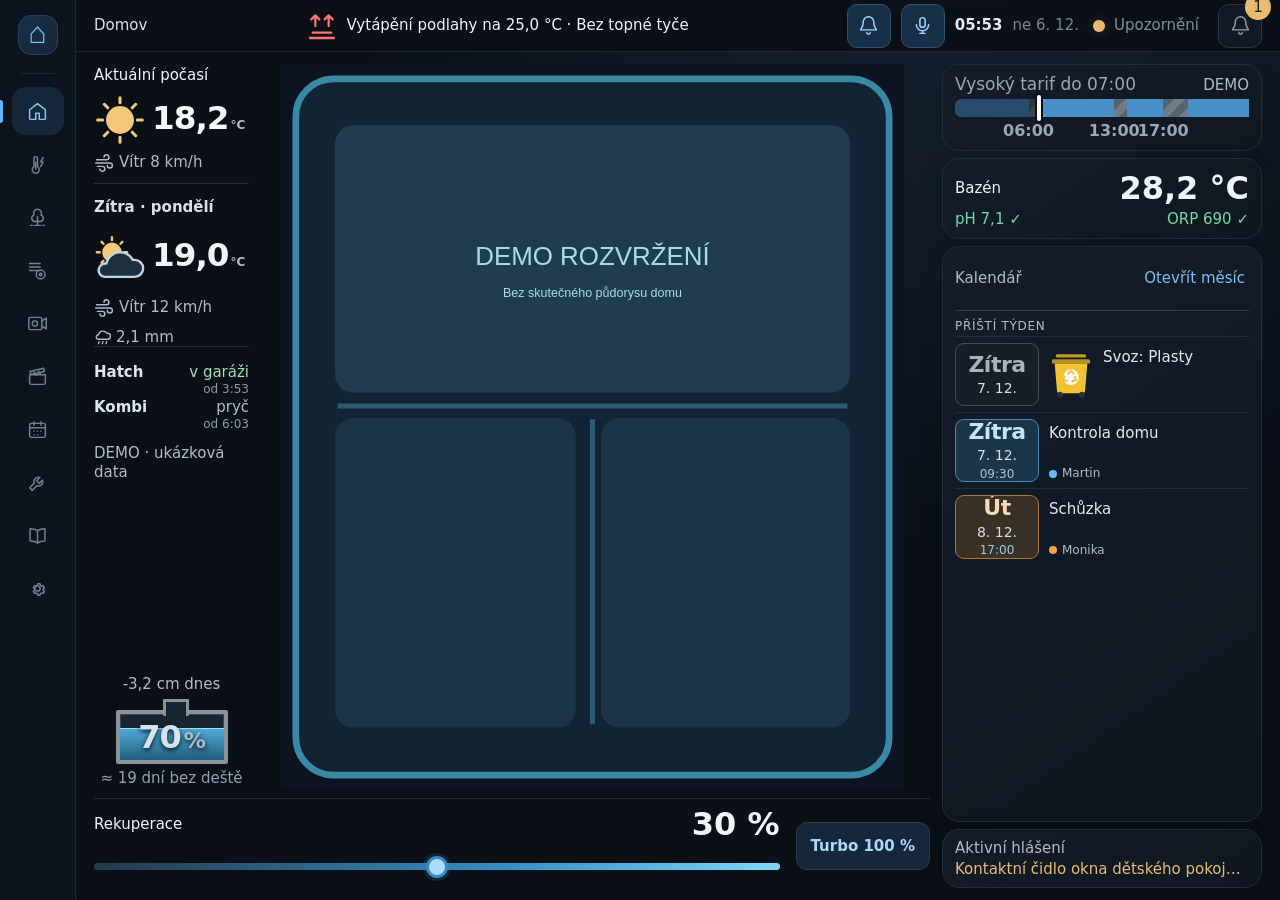
==== commit f2c036af: "deploy: kudykam/home-panel-esp32@f728b18d9f77bd7ac1e1470b197a9bb86569b9f6" ====
--- a/index.html
+++ b/index.html
@@ -5,8 +5,8 @@
     <meta name="viewport" content="width=device-width, initial-scale=1.0, viewport-fit=cover" />
     <meta name="theme-color" content="#0b1017" />
     <title>Domov · Ovládací panel</title>
-    <script type="module" crossorigin src="./assets/index-DKaXWQvg.js"></script>
-    <link rel="stylesheet" crossorigin href="./assets/index-BUO8gEm3.css">
+    <script type="module" crossorigin src="./assets/index-B4sXnJdM.js"></script>
+    <link rel="stylesheet" crossorigin href="./assets/index-CGwYJso3.css">
   </head>
   <body>
     <div id="app"></div>
--- a/assets/index-CGwYJso3.css
+++ b/assets/index-CGwYJso3.css
@@ -0,0 +1 @@
+.assistant-backdrop{position:fixed;top:0;right:0;bottom:0;left:0;z-index:60;display:grid;place-items:center;padding:18px;background:#0009}.assistant-dialog{width:min(820px,100%);max-height:calc(100dvh - 36px);display:flex;flex-direction:column;gap:12px;background:#122131;border:1px solid #476c8c;border-radius:16px;padding:18px;box-shadow:0 20px 80px #0009;color:#e6edf5}.assistant-dialog header{display:flex;align-items:center;justify-content:space-between;gap:12px}.assistant-dialog h2{margin:0;font-size:24px}.assistant-dialog button,.assistant-dialog textarea{font:inherit;font-size:20px}.assistant-dialog button{min-height:44px;min-width:44px;padding:0 16px;border-radius:10px;cursor:pointer}.assistant-dialog button:disabled{opacity:.4;cursor:not-allowed}.assistant-log{flex:1;min-height:90px;overflow:auto;display:flex;flex-direction:column;gap:10px}.assistant-msg{margin:0;padding:10px 14px;border-radius:12px;font-size:20px;line-height:1.35;white-space:pre-wrap;overflow-wrap:anywhere;max-width:92%}.assistant-msg.user{align-self:flex-end;background:#173047;border:1px solid #35506a}.assistant-msg.assistant{align-self:flex-start;background:#0f1a26;border:1px solid #2a3b4d}.assistant-msg.pending{color:#8593a1;font-style:italic}.assistant-note{margin:0;min-height:0;font-size:20px;color:#e9bb72}.assistant-note:empty{display:none}.assistant-examples{display:flex;flex-wrap:wrap;gap:8px}.assistant-examples[hidden]{display:none}.assistant-example{background:#0f1a26;border:1px solid #2a3b4d;color:#9fd6ff}.assistant-form{display:flex;flex-direction:column;gap:10px}.assistant-form textarea{width:100%;resize:none;padding:10px 12px;border-radius:10px;border:1px solid #35506a;background:#0b1017;color:inherit}.assistant-actions{display:flex;flex-wrap:wrap;gap:8px;justify-content:flex-end}.assistant-actions [aria-pressed=true]{background:#5a2330;border-color:#c0505f}#app .assistant-open{width:44px;height:44px;min-width:44px;border-radius:10px;border:1px solid #35506a;background:#173047;color:#9fd6ff;display:grid;place-items:center}#app .navod-card{display:flex;flex-direction:column;min-height:0;overflow:hidden;padding:14px 18px}#app .navod-index .navod-grid{display:grid;grid-template-columns:repeat(auto-fill,minmax(220px,1fr));gap:10px;overflow:auto;min-height:0}#app .navod-chapter{display:flex;flex-direction:column;gap:6px;min-height:88px;padding:12px 14px;border:1px solid var(--stroke);border-radius:12px;background:#0f1822;color:inherit;text-align:left;cursor:pointer}#app .navod-chapter b{font-size:19px}#app .navod-chapter small{font-size:15px;color:var(--muted);line-height:1.35}#app .navod-meta{margin-top:10px;font-size:13px;color:var(--muted)}#app .navod-reader{height:calc(100vh - 150px)}#app .navod-toolbar{display:flex;align-items:center;gap:12px;padding-bottom:10px;border-bottom:1px solid var(--stroke)}#app .navod-toolbar h2{font-size:20px;margin:0}#app .navod-toolbar button{min-height:44px}#app .navod-content{overflow:auto;overscroll-behavior:contain;min-height:0;flex:1;padding:6px 4px 20px;font-size:18px;line-height:1.5;color:#d6e3ee}#app .navod-content h2{font-size:22px;margin:22px 0 8px}#app .navod-content h3{font-size:19px;margin:18px 0 6px}#app .navod-content h4{font-size:18px;margin:14px 0 4px}#app .navod-content p,#app .navod-content li{overflow-wrap:anywhere}#app .navod-content ul,#app .navod-content ol{padding-left:24px;margin:6px 0}#app .navod-content img{max-width:100%;height:auto;border-radius:10px;display:block;margin:10px 0}#app .navod-content figure{margin:0}#app .navod-content pre{overflow:auto;padding:10px;border-radius:10px;background:#0b141c;font-size:14px}#app .navod-content code{font-size:.9em;background:#0b141c;padding:1px 5px;border-radius:5px}#app .navod-table{overflow:auto;margin:8px 0}#app .navod-table table{border-collapse:collapse;min-width:100%;font-size:16px}#app .navod-table th,#app .navod-table td{border:1px solid var(--stroke);padding:6px 8px;text-align:left;vertical-align:top}#app .navod-callout{margin:10px 0;padding:10px 12px;border-left:4px solid var(--blue);border-radius:8px;background:#122030}#app .navod-callout.warn{border-left-color:var(--amber);background:#2a2112}#app .navod-callout.old{border-left-color:var(--muted);opacity:.85}#app .navod-link{background:none;border:0;padding:0;color:#8fd0ff;text-decoration:underline;font:inherit;cursor:pointer;min-height:0}#app .navod-ext{color:#b7c6d3;text-decoration:underline dotted}#app .navod-chip{display:inline-block;margin-left:6px;padding:1px 8px;border-radius:999px;background:#163626;color:var(--green);font-size:14px}@media(max-height:650px){#app .navod-reader{height:calc(100vh - 120px)}}@media(max-height:650px){#app .sidebar .rail-nav{gap:2px}#app .sidebar .rail-nav .rail-button{height:44px;min-height:44px}}#app .navod-content b{font-size:inherit}#app .navod-meta{display:flex;align-items:center;justify-content:space-between;gap:10px;flex-wrap:wrap}#app .navod-meta button{min-height:44px}#app .ups-battery-badge{display:inline-flex;align-items:center;gap:8px;flex:none;height:40px;padding:0 14px 0 11px;border:2px solid #ff6b75;border-radius:999px;background:#5a1820;color:#fff;font-weight:700;white-space:nowrap;box-shadow:0 0 #ff6b758c;animation:ups-badge-pulse 2.4s ease-out infinite}#app .ups-battery-badge .ups-badge-icon{color:#ffd166;flex:none}#app .ups-battery-badge .ups-badge-label{font-size:var(--detail-label,15px);color:#ffd9dc;font-weight:600}#app .ups-battery-badge .ups-badge-charge{font-size:22px;line-height:1;font-variant-numeric:tabular-nums}#app .ups-battery-badge .ups-badge-time{font-size:18px;font-variant-numeric:tabular-nums;padding-left:9px;border-left:1px solid rgba(255,255,255,.35)}#app .ups-battery-badge .ups-badge-demo{font-size:11px;letter-spacing:.06em;padding:2px 6px;border-radius:6px;background:#ffffff2e}#app .ups-battery-badge.low{background:#b3122a;border-color:#ffd166}#app .ups-battery-badge.low .ups-badge-icon{color:#fff}#app .ups-battery-badge:focus-visible{outline:2px solid var(--blue);outline-offset:3px}@keyframes ups-badge-pulse{0%{box-shadow:0 0 #ff6b758c}70%{box-shadow:0 0 0 10px #ff6b7500}to{box-shadow:0 0 #ff6b7500}}@media(prefers-reduced-motion:reduce){#app .ups-battery-badge{animation:none}}@media(max-width:1100px){#app .ups-battery-badge .ups-badge-label{display:none}#app .ups-battery-badge{gap:7px;padding:0 12px 0 10px}}@media(max-width:800px){#app .ups-battery-badge{height:32px}#app .ups-battery-badge .ups-badge-charge{font-size:17px}#app .ups-battery-badge .ups-badge-time{font-size:14px}}#app .home-cars{display:flex;flex-direction:column;gap:1px;padding:4px 0 2px;border-top:1px solid #202c38;flex:none}#app .home-car{display:flex;align-items:baseline;gap:6px;line-height:1.25;min-width:0}#app .home-car>b{font-size:var(--type-min);font-weight:600;color:#dce6ee;flex:none}#app .home-car>span{font-size:var(--type-min);color:#cfdbe4;margin-left:auto;white-space:nowrap;overflow:hidden;text-overflow:ellipsis}#app .home-car>small{display:none}#app .home-car.is-home>span{color:#9fe0b4}#app .home-car.is-away>span{color:#aebdca}#app .home-car.is-unknown>span{color:#8b9aa7;font-style:italic}#app .home-cars-offline{font-size:max(11px,calc(var(--type-min) - 3px));color:#e7b86a}@media(min-height:700px){#app .home-car{flex-wrap:wrap;row-gap:0}#app .home-car>small{display:block;width:100%;text-align:right;font-size:max(11px,calc(var(--type-min) - 3px));color:#8b9aa7}}#app .home-plan-data>.current-weather,#app .home-plan-data>.home-forecast{flex-shrink:0}#app .home-plan-data>.home-tank-widget{flex-shrink:1;min-height:0;overflow:hidden}@media(max-height:650px){#app .home-plan-data>.home-demo-label{white-space:nowrap;line-height:1.2;font-size:max(11px,calc(var(--type-min) - 4px))}}#app .collector-settings-grid{height:calc(100dvh - 187px);min-height:0;display:grid;grid-template-columns:3fr 2fr;gap:14px}#app .collector-settings,#app .collector-overrides{min-width:0;min-height:0;overflow-y:auto;scrollbar-width:thin;padding:16px;display:flex;flex-direction:column;gap:10px}#app .collector-settings h2,#app .collector-overrides h2{font-size:var(--type-label);margin:0}#app .collector-settings p,#app .collector-overrides p{margin:0;color:var(--muted);line-height:1.4;font-size:var(--type-min)}#app .collector-settings p b{color:#ffd28a}#app .collector-settings .warning,#app .collector-overrides .warning{color:#ffb35c}#app .collector-rules{display:grid;gap:8px}#app .collector-rule{display:grid;gap:8px;padding:10px 12px;border:1px solid #30495e;border-radius:10px;background:#0f1c29}#app .collector-rule h3{margin:0;font-size:var(--type-min);display:flex;gap:8px;align-items:center}#app .collector-toggles{display:flex;flex-wrap:wrap;gap:6px 16px}#app .collector-toggles label{display:flex;align-items:center;gap:8px;min-height:44px;font-size:var(--type-min)}#app .collector-toggles input{width:24px;height:24px}#app .collector-params{display:grid;grid-template-columns:repeat(auto-fit,minmax(190px,1fr));gap:8px}#app .collector-params label,#app .collector-override-form label{display:grid;gap:4px;font-size:var(--type-min)}#app .collector-params label span{color:var(--muted)}#app .collector-params input,#app .collector-override-form input{min-height:44px;font-size:var(--type-min)}#app .collector-actions{display:flex;gap:8px}#app .collector-actions button,#app .collector-overrides button{min-height:44px;font-size:var(--type-min)}#app .collector-overrides ul{list-style:none;margin:0;padding:0;display:grid;gap:8px}#app .collector-overrides li{display:flex;gap:10px;align-items:center;justify-content:space-between;padding:10px 12px;border:1px solid #30495e;border-radius:10px;background:#0f1c29}#app .collector-overrides li div{display:grid;gap:2px;min-width:0}#app .collector-overrides li b{font-size:var(--type-min);overflow-wrap:anywhere}#app .collector-overrides li small{color:var(--muted);font-size:var(--type-min)}#app .collector-override-form{display:grid;gap:8px;padding-top:6px;border-top:1px solid #30495e}@media(max-width:1100px){#app .collector-settings-grid{grid-template-columns:1fr 1fr}}@media(max-width:1100px){#app nav.settings-tabs{gap:6px}#app nav.settings-tabs button{flex:1 1 auto;padding-inline:6px}}#app .collector-settings input:disabled{background:#16232f;color:#8ea3b5;border-color:#2a3d4f}#app .collector-settings-grid{grid-template-rows:minmax(0,1fr) minmax(0,1.3fr)}#app .collector-settings-grid>.collector-settings{grid-row:1 / span 2}#app .collector-signals{min-width:0;min-height:0;overflow-y:auto;scrollbar-width:thin;padding:16px;display:flex;flex-direction:column;gap:10px}#app .collector-signals h2{font-size:var(--type-label);margin:0}#app .collector-signals p{margin:0;color:var(--muted);line-height:1.4;font-size:var(--type-min)}#app .collector-signals p b{color:#ffd28a}#app .collector-signals .warning{color:#ffb35c}#app .signal-search{display:grid;grid-template-columns:1fr auto auto;gap:8px;align-items:end}#app .signal-search label,#app .signal-fields label{display:grid;gap:4px;font-size:var(--type-min)}#app .signal-search input,#app .signal-fields input,#app .signal-fields select{min-height:44px;font-size:var(--type-min);min-width:0}#app .signal-search button,#app .collector-signals .collector-actions button{min-height:44px;font-size:var(--type-min)}#app .signal-list{list-style:none;margin:0;padding:0;display:grid;gap:8px}#app .signal-row{display:grid;gap:8px;padding:10px 12px;border:1px solid #30495e;border-radius:10px;background:#0f1c29}#app .signal-head{display:grid;gap:2px;min-width:0}#app .signal-head b{font-size:var(--type-min);overflow-wrap:anywhere}#app .signal-head small{color:var(--muted);font-size:var(--type-min);overflow-wrap:anywhere}#app .signal-head small.warning{color:#ffb35c}#app .signal-fields{display:grid;grid-template-columns:repeat(auto-fit,minmax(110px,1fr));gap:8px}#app .collector-signals select:disabled,#app .collector-signals input:disabled{background:#16232f;color:#8ea3b5;border-color:#2a3d4f}.service-tabs{display:flex;gap:8px;margin:0;align-self:flex-start}.service-tabs button{min-height:44px;border:0;background:transparent;color:var(--muted);padding:0 18px;border-radius:8px;font-size:14px}.service-tabs button.selected{background:#1b3043;color:#a5d8ff}.service-tabs .filter-count{margin-left:6px}.network-board{display:flex;flex-direction:column;gap:10px;min-height:0}.network-head{display:flex;align-items:baseline;justify-content:space-between;gap:12px;flex-wrap:wrap}.network-head h2{margin:0}.network-head>span,.network-note{font-size:12px;color:var(--muted)}.network-note{margin:0}.net-list{list-style:none;margin:0;padding:0 12px 0 0;overflow:auto;overscroll-behavior:contain;max-height:calc(100vh - 330px);scrollbar-width:thin;scrollbar-color:#354d61 transparent}.net-row{display:grid;grid-template-columns:minmax(0,1fr) auto auto;align-items:center;gap:14px;min-height:48px;padding:7px 0;border-top:1px solid var(--stroke)}.net-name{display:flex;flex-direction:column;gap:2px;min-width:0}.net-name b{font-size:15px;font-weight:500;overflow:hidden;text-overflow:ellipsis;white-space:nowrap}.net-name small,.net-ip small{font-size:11px;color:var(--muted)}.net-ip{font-variant-numeric:tabular-nums;font-size:15px;text-align:right;display:flex;flex-direction:column;align-items:flex-end}span.net-ip{display:inline}.net-row>span.net-ip{display:flex}.net-offline .net-name b,.net-offline>.net-ip{color:var(--muted)}#app .net-ip-changed,#app .net-row-changed>.net-ip{color:#ff6b78;font-weight:600}.net-row-changed{background:#33212a40}.service-network-ip p{font-size:12px;color:var(--muted);margin:6px 0 10px}@media(max-height:650px)and (min-width:801px){.net-list{max-height:calc(100vh - 290px)}.net-row{min-height:44px}}.network-filters{display:flex;flex-wrap:wrap;gap:8px}.net-chip{min-height:40px;border:1px solid var(--stroke);background:transparent;color:var(--muted);padding:0 14px;border-radius:20px;font-size:14px;font-variant-numeric:tabular-nums}.net-chip span{margin-left:4px;font-size:12px;opacity:.8}.net-chip.selected{background:#1b3043;color:#a5d8ff;border-color:#2d5170}.net-chip-gap{width:1px;align-self:stretch;background:var(--stroke);margin:4px 2px}#app .network-board{padding:10px 12px}.filmwatch-frame{display:block;border:1px solid #ffffff18;border-radius:12px;width:100%;height:calc(100dvh - 100px);min-height:420px;background:#080e16}.filmwatch-settings{margin-top:18px;padding:20px}.filmwatch-settings h2{margin-top:0}.filmwatch-settings button{min-height:44px}.filmwatch-unconfigured{padding:24px}.filmwatch-unconfigured button,.filmwatch-demo-banner button{min-height:44px}.filmwatch-unconfigured code{overflow-wrap:anywhere}.filmwatch-demo-banner{display:flex;align-items:center;justify-content:space-between;gap:12px;padding:10px 14px;margin-bottom:10px;border:1px solid #5a7990;border-radius:12px;background:#122536}.filmwatch-demo-banner span{line-height:1.4}.filmwatch-demo-banner button{flex-shrink:0}.filmwatch-frame-with-banner{height:calc(100dvh - 190px);min-height:320px}@media(max-width:650px){.filmwatch-demo-banner{flex-wrap:wrap}}.filmwatch-settings label{display:grid;gap:8px}.filmwatch-settings input{width:100%;box-sizing:border-box;background:#0c1723;color:inherit;border:1px solid #ffffff40;border-radius:8px;min-height:44px;padding:10px;font:inherit}.filmwatch-actions,.filmwatch-toolbar{display:flex;gap:12px;flex-wrap:wrap}.filmwatch-toolbar{margin-bottom:10px}.filmwatch-toolbar button{min-height:44px}.filmwatch-frame-toolbar{height:calc(100dvh - 160px);min-height:320px}.filmwatch-frame-toolbar.filmwatch-frame-with-banner{height:calc(100dvh - 250px);min-height:280px}.filmwatch-account-grid{display:grid;grid-template-columns:repeat(2,minmax(0,1fr));gap:20px}.filmwatch-account-grid section{border:1px solid #ffffff20;border-radius:10px;padding:16px}.filmwatch-settings h3{margin-top:0}.filmwatch-settings b{color:#edc27e}.filmwatch-settings [role=status]{overflow-wrap:anywhere}@media(max-width:650px){.filmwatch-account-grid{grid-template-columns:1fr}}#app .workspace:has(>.page-content.is-movies){display:flex;flex-direction:column;height:100dvh;overflow:hidden}#app .page-content.is-movies{max-width:none;margin:0;padding:0;flex:1;min-height:0;display:flex;flex-direction:column}#app .is-movies .filmwatch-frame{flex:1;height:auto;min-height:0;border:0;border-radius:0}#app .is-movies .filmwatch-demo-banner{margin:0;border-radius:0;border-width:0 0 1px}#app .is-movies .filmwatch-unconfigured{margin:20px}.filmwatch-status{display:grid;gap:0;margin:0 0 12px}.filmwatch-status-row{display:flex;justify-content:space-between;gap:16px;padding:10px 0;border-bottom:1px solid #ffffff14}.filmwatch-status-row dt{color:var(--muted)}.filmwatch-status-row dd{margin:0;text-align:right;overflow-wrap:anywhere}.filmwatch-status-row dd.ok{color:var(--green)}.filmwatch-status-row dd.warning,.filmwatch-status-note.warning{color:var(--amber)}.home-forecast[data-forecast-open]{cursor:pointer;border-radius:12px;min-height:44px}.home-forecast[data-forecast-open]:focus-visible{outline:2px solid #70c6ee;outline-offset:4px}.forecast-modal{width:min(1100px,96vw);max-height:94dvh;overflow:auto;box-sizing:border-box;padding:clamp(16px,2vw,26px);background:#10171f;border:1px solid #354655;border-radius:20px;color:#ecf3f8;box-shadow:0 24px 90px #000b;font-size:var(--type-primary,16px)}.forecast-modal header{display:flex;justify-content:space-between;gap:16px;align-items:start}.forecast-modal h2{margin:0;font-size:calc(var(--type-primary,16px)*1.35)}.forecast-modal p{margin:8px 0;font-size:var(--type-min,13px);color:#aec0ce}.forecast-modal button{min-width:44px;min-height:44px}.forecast-days{display:grid;grid-template-columns:repeat(3,minmax(0,1fr));gap:12px;margin:16px 0}.forecast-day{padding:10px 12px;border-radius:12px;background:#ffffff05;border:1px solid #ffffff13}.forecast-day>span{text-transform:capitalize;font-size:var(--type-primary,16px)}.forecast-day>div{display:flex;align-items:center;gap:8px;margin-top:4px;flex-wrap:wrap}.forecast-day b{font-size:calc(var(--type-value,26px)*.85);color:#ffb54a}.forecast-day small{font-size:var(--type-min,13px);color:#97b8e8}.forecast-chart{overflow-x:auto;overscroll-behavior:contain}.forecast-chart>svg{display:block;width:100%;min-width:760px;max-height:43dvh}.forecast-chart text{fill:#afc0ce;font:13px sans-serif}.forecast-chart .forecast-temp-label{fill:#ffcf86;font-weight:600}.forecast-grid{stroke:#ffffff12;stroke-width:1}.forecast-day-line{stroke:#ffffff38;stroke-width:1}.forecast-temp-line{fill:none;stroke:#ffae32;stroke-width:2.7;stroke-linejoin:round}.forecast-temp-fill{fill:#ffae321c;stroke:none}.forecast-rain-bar{fill:#8ca9f1}.forecast-legend{display:flex;gap:24px;flex-wrap:wrap;font-size:var(--type-min,13px)}.forecast-legend span:first-child{color:#ffb54a}.forecast-legend span:last-child{color:#a8bfff}.forecast-modal .forecast-incomplete{color:#e4bc78}@media(max-width:600px){.forecast-days{gap:6px}.forecast-day{padding:8px}.forecast-day>div{gap:4px}.forecast-day small{width:100%}.forecast-modal{border-radius:14px}}@media(max-height:650px){.forecast-modal{padding:14px 20px}.forecast-days{margin:10px 0}.forecast-day{padding:6px 10px}.forecast-chart>svg{max-height:40dvh}}.forecast-modal{font-size:var(--type-min,15px);line-height:1.3}@media(max-height:650px){.forecast-chart>svg{max-height:36dvh}}.forecast-attribution a{color:#9ac9e9;text-decoration:underline}.home-weather-source{display:inline-flex;align-items:center;min-height:44px;color:#9ac9e9;font-size:var(--type-min,13px);text-decoration:underline}.forecast-attribution a{display:inline-flex;align-items:center;min-height:44px}.forecast-meta{display:flex;align-items:center;column-gap:14px;flex-wrap:wrap}.forecast-meta p{margin:0}.forecast-attribution{font-size:var(--type-min,13px);color:#aec0ce}.forecast-chart{position:relative;overflow:hidden;cursor:crosshair}.forecast-chart>svg{width:100%;min-width:0;height:auto;max-height:52dvh;touch-action:none;user-select:none;-webkit-user-select:none}.forecast-chart>svg:focus-visible{outline:2px solid #7ccfff;outline-offset:-3px;border-radius:8px}[data-forecast-marker]{pointer-events:none}[data-forecast-crosshair]{stroke:#d4ecff;stroke-width:1.5;stroke-dasharray:4 3;vector-effect:non-scaling-stroke}[data-forecast-point]{fill:#ffbc56;stroke:#fff;stroke-width:1.5;vector-effect:non-scaling-stroke}.forecast-tooltip{position:absolute;top:8px;left:8px;z-index:1;pointer-events:none;width:max-content;max-width:calc(100% - 16px);box-sizing:border-box;padding:10px 13px;border:1px solid #718b9f;border-radius:10px;background:#102130f5;box-shadow:0 5px 20px #0008;color:#ecf3f8;font-size:clamp(12px,var(--type-min,15px),18px);line-height:1.55}.forecast-tooltip[hidden]{display:none}.forecast-tooltip strong{display:block;margin-bottom:4px;font-size:inherit;color:#b5dcff;text-transform:capitalize}.forecast-tooltip [data-forecast-values]>span{display:block}@media(max-width:600px){.forecast-chart>svg{min-height:220px}.forecast-tooltip{font-size:13px;padding:8px 10px}}.plan-marker[data-blind-gesture]{touch-action:none;user-select:none;-webkit-user-select:none}.plan-marker[data-blind-gesture] .marker-hit{touch-action:none}#app .zigbee-settings{height:calc(100dvh - 187px);padding:var(--detail-pad);overflow:auto;scrollbar-width:thin}#app .zigbee-toolbar{display:flex;justify-content:space-between;gap:16px;align-items:start}#app .zigbee-toolbar h2{margin:0 0 5px;font-size:var(--type-label)}#app .zigbee-toolbar p{margin:5px 0}#app .zigbee-note{color:var(--muted);font-size:var(--type-min);line-height:1.4}#app .zigbee-actions,#app .zigbee-filters{display:flex;gap:8px;flex-wrap:wrap}#app .zigbee-actions{align-items:center}#app .zigbee-filters{margin:14px 0 10px}#app .zigbee-filters .selected{background:#1c3a51;border-color:#5793bd}#app .zigbee-device-row{width:100%;display:grid;grid-template-columns:minmax(0,1fr) 165px 85px 22px;gap:12px;align-items:center;background:#101d28;border:1px solid #293e50;border-radius:10px;text-align:left;padding:10px 12px;min-height:68px;font-size:var(--type-min);margin-bottom:7px}#app .zigbee-device-name{display:flex;gap:12px;align-items:center;min-width:0}#app .zigbee-device-name>svg{color:var(--blue);flex:none}#app .zigbee-device-name>span{display:grid;gap:4px;min-width:0}#app .zigbee-device-name b{white-space:nowrap;overflow:hidden;text-overflow:ellipsis}#app .zigbee-device-name small{color:var(--muted);font-size:var(--type-min)}#app .zigbee-availability.online{color:var(--green)}#app .zigbee-availability.offline{color:var(--red)}#app .zigbee-availability.unknown{color:var(--muted)}#app .zigbee-settings .warning,#app .zigbee-device-detail .warning{color:var(--amber)}#app .zigbee-device-row.is-offline{border-color:#a33f4d;background:#281923}#app [data-zigbee-connect]{display:grid;grid-template-columns:1fr 1fr;gap:10px;border:1px solid var(--stroke);border-radius:10px;padding:14px;margin:14px 0;background:#0c1721}#app [data-zigbee-connect] label,#app .zigbee-mapping>label{display:grid;gap:6px;font-size:var(--type-min)}#app [data-zigbee-connect] input:not([type=checkbox]),#app [data-zigbee-connect] select{min-height:44px;width:100%;min-width:0;background:#132333;color:#e2edf6;border:1px solid #344c61;border-radius:8px;padding:8px;font:inherit}#app [data-zigbee-connect] p,#app [data-zigbee-connect] .zigbee-actions{grid-column:1/-1;margin:4px 0}#app .zigbee-check{display:flex!important;gap:10px!important;align-items:center;min-height:44px}#app .zigbee-check input{width:24px;height:24px;accent-color:var(--blue);flex:none}#app .zigbee-device-detail{width:min(780px,calc(100vw - 40px))}#app .zigbee-device-detail .device-detail-body{overflow-x:hidden}#app .zigbee-device-detail :is(.zigbee-mapping,.zigbee-offline-policy,.zigbee-device-bindings){min-width:0}#app .zigbee-device-detail .zigbee-mapping>label{display:grid;grid-template-columns:minmax(0,1fr);height:auto;min-height:0;overflow:visible;color:var(--text);font-size:var(--type-min);gap:7px}#app .zigbee-device-detail .zigbee-mapping select{width:100%;min-width:0;max-width:100%;min-height:44px;font:inherit}#app .zigbee-row-bindings{display:flex;flex-wrap:wrap;gap:5px;margin-top:3px}#app .zigbee-row-bindings>span{padding:4px 7px;border:1px solid #345f69;background:#143239;border-radius:6px;color:#9ce1d3;font-size:var(--type-min);overflow-wrap:anywhere}#app .zigbee-unpaired{color:var(--muted);font-size:var(--type-min)}#app .zigbee-availability small{display:block;margin-top:5px;color:var(--muted);font-size:var(--type-min)}#app .zigbee-device-row.is-expected{border-color:#526473;background:#19232c}#app .zigbee-device-row.is-expected .zigbee-availability{color:var(--muted)}#app .zigbee-device-bindings,#app .zigbee-offline-policy{display:grid;gap:8px;border-top:1px solid var(--stroke);margin-top:16px;padding-top:12px}#app .zigbee-device-bindings h3,#app .zigbee-offline-policy h3{margin:0}#app .zigbee-device-bindings button{display:grid;gap:5px;text-align:left;white-space:normal;overflow-wrap:anywhere}#app .zigbee-offline-policy p{margin:0;color:var(--muted);line-height:1.4}#app .zigbee-values{display:grid;grid-template-columns:1fr 1fr;gap:8px;margin:14px 0}#app .zigbee-values>div{padding:10px;background:#101d28;border:1px solid var(--stroke);border-radius:8px;overflow-wrap:anywhere}#app .zigbee-values dt{color:var(--muted);margin-bottom:5px}#app .zigbee-values dd{margin:0;font-weight:600}#app .zigbee-values small{font-weight:400;font-size:var(--type-min);color:var(--muted)}#app .zigbee-mapping{display:grid;gap:10px;border-top:1px solid var(--stroke);margin-top:15px;padding-top:10px}#app .zigbee-mapping p{margin:0;color:var(--muted);line-height:1.4}#app .zigbee-binding-list summary{min-height:44px;padding:12px 0;cursor:pointer}#app .zigbee-binding-list p{overflow-wrap:anywhere}#app .pool-gate-config{border-top:1px solid var(--stroke);margin-top:12px;padding-top:12px;display:grid;gap:9px}#app .pool-gate-config label{display:grid;gap:7px}#app .pool-gate-config p{margin:0;line-height:1.4}@media(max-width:1050px){#app .settings-tabs button{padding-inline:7px}#app .zigbee-device-row{grid-template-columns:minmax(0,1fr) 150px 68px 20px;gap:8px}#app .zigbee-toolbar{flex-wrap:wrap}}#app{--spec-text:20px;--tariff-nt:#4a90c8;--tariff-vt:#56626d;--tariff-vt-alt:#6f7c88;--tariff-vt-text:#9aa8b4;--tariff-unknown:#26323f}@media(min-width:801px){#app .is-home .right-stack{grid-template-rows:auto minmax(0,1fr) auto auto}#app .is-home .right-stack:has(.home-pool-card){grid-template-rows:auto auto minmax(0,1fr) auto}}#app .home-tariff-card{display:flex;flex-direction:column;gap:4px;width:100%;text-align:left;cursor:pointer}#app .home-tariff-card .tariff-head{display:flex;justify-content:space-between;align-items:baseline;gap:8px;flex-wrap:wrap}#app .home-tariff-card .tariff-head b{font-size:var(--spec-text);font-weight:800}#app .home-tariff-card .tariff-head span{font-size:var(--spec-text);color:var(--muted);white-space:nowrap}#app .home-tariff-card.tone-nt .tariff-head b{color:var(--tariff-nt)}#app .home-tariff-card.tone-vt .tariff-head b{color:var(--tariff-vt-text)}#app .tariff-bar{position:relative;display:flex;height:22px;border-radius:7px;overflow:hidden;background:var(--tariff-unknown)}#app .tariff-bar.is-empty{background:repeating-linear-gradient(135deg,#1c2733 0,#1c2733 9px,#243243 9px,#243243 18px)}#app .tariff-seg{display:block;height:100%}#app .tariff-seg.is-nt{background:var(--tariff-nt)}#app .tariff-seg.is-vt{background:repeating-linear-gradient(135deg,var(--tariff-vt) 0 8px,var(--tariff-vt-alt) 8px 16px)}#app .tariff-seg.is-unknown{background:repeating-linear-gradient(135deg,#1c2733 0,#1c2733 9px,#243243 9px,#243243 18px)}#app .tariff-now{position:absolute;top:0;bottom:0;width:4px;margin-left:-2px;border-radius:2px;background:#fff;box-shadow:0 0 0 2px #0b1017}#app .tariff-ticks{position:relative;height:24px}#app .tariff-ticks span{position:absolute;top:0;transform:translate(-50%);font-size:var(--spec-text);font-weight:600;color:var(--tariff-vt-text);white-space:nowrap}#app .tariff-ticks span:first-child{transform:none}#app .tariff-source{font-size:var(--spec-text);color:var(--muted)}#app .tariff-modal .tariff-day{margin:10px 0 4px}#app .tariff-modal .tariff-day-head{display:flex;justify-content:space-between;gap:10px;font-size:var(--spec-text);margin-bottom:6px}#app .tariff-modal .tariff-day-head span{color:var(--muted)}#app .tariff-modal .tariff-bar{height:38px}#app .tariff-modal .tariff-hours{display:flex;justify-content:space-between;color:var(--muted);font-size:var(--spec-text);margin-top:4px}#app .tariff-modal .tariff-legend{display:flex;gap:18px;flex-wrap:wrap;margin:10px 0;font-size:var(--spec-text)}#app .tariff-modal .tariff-legend .tariff-seg{display:inline-block;width:22px;height:18px;border-radius:4px;vertical-align:-3px;margin-right:6px}#app .tariff-modal .tariff-warning{color:var(--amber);font-size:var(--spec-text)}#app .binding-modal.tariff-modal :is(p,label,input,select,button,span,b,footer button,header p){font-size:var(--spec-text)}#app .binding-modal.tariff-modal h2{font-size:calc(var(--spec-text) + 4px)}#app .binding-modal.tariff-modal footer button{min-height:48px}#app .home-tariff-card .tariff-refresh{font-size:var(--spec-text);font-weight:700;color:var(--amber)}#app .tariff-modal .tariff-captcha{display:flex;align-items:center;gap:12px;flex-wrap:wrap;margin:10px 0 6px}#app .tariff-modal .tariff-captcha img{display:block;width:250px;max-width:100%;height:auto;aspect-ratio:2.5/1;border-radius:8px;background:#fff}#app .tariff-modal .tariff-captcha button,#app .tariff-modal [data-tariff-refresh]{min-height:48px}#app .tariff-modal input[name=captcha]{min-height:48px;letter-spacing:.12em}#app .home-tariff-card .tariff-bar .tariff-past{position:absolute;left:0;top:0;bottom:0;background:#070d1380}#app .home-tariff-card .tariff-ticks .tariff-now-label{left:0;transform:none;color:#fff}#app .home-tariff-card .tariff-bar{overflow:visible}#app .home-tariff-card .tariff-bar .tariff-seg:first-of-type{border-radius:7px 0 0 7px}#app .home-tariff-card .tariff-bar .tariff-seg:last-of-type{border-radius:0 7px 7px 0}#app .home-tariff-card .tariff-bar .tariff-past{border-radius:7px 0 0 7px}#app .home-tariff-card .tariff-now{top:-4px;bottom:-4px;width:4px;z-index:2}#app .home-tariff-card:focus-visible{outline:none;border-color:#64b5ff80;box-shadow:inset 0 0 0 1px #64b5ff59}#app .home-tariff-card{min-height:0;overflow:hidden}#app .home-tariff-card .tariff-bar,#app .home-tariff-card .tariff-ticks{flex-shrink:0}#app .home-tariff-card .tariff-head span{white-space:normal;min-width:0;overflow-wrap:anywhere}#app .home-alert-card{min-height:0;overflow:hidden}#app .home-tariff-card .tariff-bar{height:18px}#app .home-tariff-card .tariff-ticks{height:20px}#app .home-tariff-card .tariff-ticks span{font-size:16px;line-height:20px;transform:translate(-50%)}#app .home-tariff-card .tariff-ticks span.is-first{transform:none}#app .home-tariff-card .tariff-ticks span.is-last{transform:translate(-100%)}#app .home-tariff-card .tariff-ticks:empty{display:none}#app .home-tariff-card{align-items:stretch;justify-content:flex-start}#app .home-tariff-card .tariff-bar,#app .home-tariff-card .tariff-ticks{width:100%}#app .home-tariff-card .tariff-head b{font-size:calc(var(--type-min,16px) + 2px);font-weight:700}#app .home-tariff-card .tariff-head span,#app .home-tariff-card .tariff-source,#app .home-tariff-card .tariff-refresh{font-size:var(--type-min,16px)}#app .home-tariff-card .tariff-head b{font-weight:400}#app .heatpump-panel .heat-metrics{gap:8px;margin-top:10px}#app .heatpump-panel .heat-metrics>div{padding:8px 10px;gap:4px}#app .energy-history{display:grid;gap:5px;margin-top:10px}#app .energy-history .section-kicker{margin:0}#app .energy-history .history-empty{color:var(--muted);font-size:var(--type-min,16px)}#app .heatpump-panel .heat-metrics{gap:6px;margin-top:8px}#app .heatpump-panel .heat-metrics>div{padding:5px 10px;gap:0}#app .heatpump-panel .heat-now{margin-top:6px;padding-top:6px}#app .energy-history{gap:3px;margin-top:6px}#app .irrigation-winterized dd{color:var(--muted)}#app .blind-room .blind-sub{display:flex;align-items:center;justify-content:space-between;gap:6px;min-width:0}#app .blind-room button.blind-auto{width:auto;min-width:64px;height:32px;min-height:32px;padding:0 8px;display:inline-flex;align-items:center;justify-content:center;gap:4px;font-size:var(--type-min,16px);font-weight:700;border:1px solid rgba(255,255,255,.14);border-radius:9px;background:#ffffff0d;color:var(--muted)}#app .blind-room button.blind-auto.is-paused{color:var(--amber);border-color:#e9a3528c;background:#e9a3521a}#app .blind-room button.blind-auto svg{width:16px;height:16px;flex:none}#app .blind-auto-note{margin:6px 0 0;color:var(--muted);font-size:var(--type-min,16px)}#app .blinds-room-list .blind-room{padding:1px 0;min-height:0;gap:6px}#app .blind-room .blind-sub small{white-space:nowrap;min-width:0;overflow:hidden;text-overflow:ellipsis}#app .blind-room button.blind-auto{min-width:56px;height:28px;min-height:28px;padding:0 6px;border-radius:8px}@media(max-width:1100px){#app .blinds-room-list .blind-room .blind-sub small{font-size:12px;letter-spacing:-.02em;text-overflow:clip}#app .blind-room button.blind-auto{min-width:46px;padding:0 3px;gap:2px}}@media(max-width:1100px){#app .blind-room button.blind-auto svg{display:none}}#app .energy-history{gap:6px}#app .energy-head{display:flex;align-items:center;justify-content:space-between;gap:10px}#app .energy-switch{display:inline-flex;flex:none}#app .energy-switch button{min-height:36px;padding:0 12px;font-size:var(--type-min,16px);font-weight:700;border:1px solid rgba(255,255,255,.14);background:#ffffff0d;color:var(--muted);cursor:pointer}#app .energy-switch button:first-child{border-radius:8px 0 0 8px}#app .energy-switch button:last-child{border-radius:0 8px 8px 0;border-left:0}#app .energy-switch button.is-on{color:#fff;background:#64b5ff38;border-color:#64b5ff8c}#app .energy-frame{position:relative;display:grid;grid-template-columns:44px minmax(0,1fr);grid-template-rows:var(--energy-h,clamp(120px,21vh,200px)) auto;column-gap:6px}#app .energy-axis{position:relative;grid-column:1;grid-row:1}#app .energy-axis span{position:absolute;right:0;transform:translateY(50%);font-size:var(--type-min,16px);line-height:1;color:var(--muted)}#app .energy-plot{position:relative;grid-column:2;grid-row:1;min-width:0}#app .energy-grid i{position:absolute;left:0;right:0;height:0;border-top:1px solid rgba(255,255,255,.1)}#app .energy-bars{position:absolute;top:0;right:0;bottom:0;left:0;display:grid;grid-template-columns:repeat(var(--cols),minmax(0,1fr));column-gap:1px;touch-action:pan-y}#app .energy-cell{position:relative;display:block;cursor:default}#app .energy-cell:after{content:"";position:absolute;left:0;right:0;bottom:0;height:var(--h);background:#64b5ffb3;border-radius:2px 2px 0 0}#app .energy-cell.is-now:after{background:var(--blue)}#app .energy-cell.is-partial:after{background:repeating-linear-gradient(135deg,#64b5ffb3 0,#64b5ffb3 4px,#64b5ff4d 4px,#64b5ff4d 8px)}#app .energy-cell.is-day-start{box-shadow:-1px 0 #ffffff38}#app .energy-cell.is-active:after{background:#fff}#app .energy-bars[style*="--cols:13"] .energy-cell{margin:0 3px}#app .energy-x{position:relative;grid-column:2;grid-row:2;height:24px;margin-top:2px}#app .energy-x span{position:absolute;top:0;font-size:var(--type-min,16px);line-height:1.2;color:var(--muted);white-space:nowrap}#app .energy-x.months{height:42px}#app .energy-x.months span{display:flex;flex-direction:column;align-items:center}#app .energy-x small{font-size:12px;opacity:.75}#app .energy-summary{display:flex;flex-wrap:wrap;gap:4px 18px;font-size:var(--type-min,16px);color:var(--text)}#app .energy-summary b{color:var(--muted);font-weight:600}#app .energy-summary small{color:var(--muted);font-size:inherit}#app .energy-note{margin:0;font-size:var(--type-min,16px);color:var(--muted)}.energy-tip{position:fixed;z-index:9999;display:grid;gap:2px;padding:8px 12px;max-width:min(320px,92vw);border:1px solid rgba(255,255,255,.2);border-radius:10px;background:#0b1620f2;color:#edf4fa;font-size:16px;line-height:1.25;pointer-events:none;box-shadow:0 6px 24px #0008}.energy-tip[hidden]{display:none}.energy-tip b{font-size:16px}#app .energy-controls{display:flex;flex-wrap:wrap;justify-content:flex-end;gap:8px}#app .page-head .head-toggle{display:flex;align-items:center;gap:14px;flex:none;margin:0;padding:0;border:0;background:none}#app .page-head .head-toggle b{font-size:var(--type-min,16px)}#app .home-calendar-event.is-waste,#app .calendar-agenda-row.is-waste{border-style:dashed}#app .is-waste[title]{outline:1px dashed currentColor;outline-offset:-1px}#app .home-calendar-event.is-waste{border-style:solid}#app .home-calendar-event>.calendar-date-stamp{border-color:color-mix(in srgb,var(--cal-color,#65b8f5) 45%,transparent);background:linear-gradient(145deg,color-mix(in srgb,var(--cal-color,#65b8f5) 34%,#142b3c),color-mix(in srgb,var(--cal-color,#65b8f5) 14%,#0f1f2c))}#app .home-calendar-event>.waste-bin{flex:0 0 auto;align-self:center}#app .home-calendar-event>.calendar-date-stamp:not(:has(time))>b{font-size:24px!important}#app .home-calendar-event.is-waste>.calendar-date-stamp{background:linear-gradient(145deg,#3c434a,#23292e);border-color:#8a939c80}#app .forecast-period{display:grid;grid-template-columns:32px 40px 1fr;align-items:center;gap:3px;width:100%}#app .forecast-period>b{font-size:calc(var(--type-value)*.8);line-height:1.1}#app .forecast-period>small{grid-column:2/-1;font-size:var(--type-min);color:var(--muted)}#app .home-forecast{cursor:pointer;min-height:44px}#app .home-forecast:focus-visible{outline:2px solid #65b9f5;outline-offset:3px}#app.editing-panel .home-forecast{outline:2px dashed #65b9f5;outline-offset:3px}#app .status-icon-mapping{grid-column:1/-1}#app .status-map-row{display:grid;grid-template-columns:minmax(60px,1fr) minmax(100px,2fr) 28px 44px;align-items:center;gap:8px;margin-bottom:8px}#app .binding-modal input{min-width:0;width:100%;min-height:44px;padding:8px;font-size:var(--type-min)}#app .binding-modal form label{display:grid;gap:8px}#app .operating-status{min-width:0}#app .operating-status>span{overflow:hidden;white-space:nowrap;text-overflow:ellipsis}:root{font-family:Segoe UI,system-ui,sans-serif;color:#e6edf5;background:#0b1017;font-synthesis:none;text-rendering:optimizeLegibility;--bg:#0b1017;--panel:#111923;--panel2:#141e2a;--stroke:#202d3b;--muted:#8593a1;--dim:#5f6d7b;--blue:#64b5ff;--cyan:#55d0df;--green:#76d5aa;--amber:#e9bb72;--red:#e8747d;--rail:76px;--top:58px}*{box-sizing:border-box}body{margin:0;min-width:320px;min-height:100vh;background:radial-gradient(ellipse at 75% -10%,#152333 0,transparent 46%),var(--bg)}button,input,select{font:inherit}button{color:inherit;cursor:pointer}#app{min-height:100vh}.sidebar{position:fixed;z-index:5;inset:0 auto 0 0;width:var(--rail);background:#0d141d;border-right:1px solid #1b2733;display:flex;flex-direction:column;align-items:center;padding:15px 0 12px}.brand-mark{width:40px;height:40px;border-radius:13px;display:grid;place-items:center;background:linear-gradient(140deg,#17324a,#172435);border:1px solid #26425b;color:#77c5ff}.brand-house{font:30px/1 Manrope;transform:translateY(-2px)}.rail-separator{width:34px;height:1px;background:#1c2935;margin:18px 0 13px}.rail-nav{display:flex;flex-direction:column;gap:7px;align-items:center}.rail-button{position:relative;width:52px;height:51px;border:0;border-radius:14px;background:transparent;color:#718090;display:flex;align-items:center;justify-content:center;transition:.16s}.rail-button>span:not(.alarm-dot){position:absolute;left:calc(100% + 10px);z-index:10;padding:7px 10px;background:#192534;border:1px solid #2a3a4d;border-radius:8px;color:#dce6f1;font-size:12px;white-space:nowrap;opacity:0;pointer-events:none;transform:translate(-3px);transition:.15s}.rail-button:hover>span:not(.alarm-dot){opacity:1;transform:translate(0)}.rail-button:hover{background:#172332;color:#d7e8f7}.rail-button.active{color:#80c7ff;background:#15283a}.rail-button.active:before{content:"";position:absolute;left:-12px;width:3px;height:23px;border-radius:0 3px 3px 0;background:#62b8ff}.sidebar-bottom{margin-top:auto;display:flex;flex-direction:column;align-items:center;gap:15px}.avatar{width:32px;height:32px;border-radius:50%;display:grid;place-items:center;background:#243142;color:#b8c6d4;font-size:13px;font-weight:700}.alarm-button{color:#718090}.alarm-button.alarm-on{color:#ff8991;background:#39202a}.alarm-dot{display:none;position:absolute;width:6px;height:6px;background:#e8747d;border:1px solid #0d141d;border-radius:50%;right:12px;top:11px}.alarm-on .alarm-dot{display:block}.workspace{margin-left:var(--rail);min-height:100vh}.topbar{height:var(--top);border-bottom:1px solid #1a2632;display:flex;align-items:center;justify-content:space-between;padding:0 30px;position:sticky;z-index:4;top:0;background:#0b1017e8;-webkit-backdrop-filter:blur(18px);backdrop-filter:blur(18px)}.breadcrumbs{display:flex;align-items:center;gap:11px;color:#758392;font-size:12px}.breadcrumbs b{font-weight:500;color:#d9e2eb}.crumb-slash{color:#384552}.topbar-right{display:flex;align-items:center;gap:12px;color:#7f8d9b;font-size:11px}.connection{display:flex;align-items:center;gap:7px;color:#9aa8b6}.connection i,.online-chip i,.live-pill i{width:6px;height:6px;border-radius:50%;background:#66d6a2;box-shadow:0 0 9px #66d6a277}.topbar-divider{height:18px;width:1px;background:#263240;margin:0 4px}.clock{font-size:13px;color:#e2e9f0;font-weight:600}.date{color:#788594}.round-button{width:34px;height:34px;border-radius:11px;border:1px solid #283544;background:#111a24;color:#91a0ae;display:grid;place-items:center;margin-left:9px}.top-alarm.alarm-on{color:#ff8991;border-color:#703740}.page-content{max-width:1480px;margin:auto;padding:25px 30px 28px}.page-head{display:flex;align-items:center;justify-content:space-between;margin-bottom:21px;min-height:71px}.eyebrow,.section-kicker{display:block;color:#738292;font-size:9px;font-weight:700;letter-spacing:1.5px}.page-head h1{font-family:Manrope,sans-serif;font-size:27px;line-height:1.2;letter-spacing:-.8px;margin:6px 0 4px;font-weight:600;color:#eef3f8}.subhead{margin:0;color:#8593a1;font-size:12px}.wave{font-size:18px;color:#eabd77;margin-left:5px}.primary-button,.secondary-button,.danger-button{min-height:40px;padding:0 14px;border-radius:11px;border:1px solid #2b3d50;background:#172638;color:#a9d8ff;display:inline-flex;align-items:center;justify-content:center;gap:9px;font-size:11px;font-weight:600;transition:.15s}.primary-button:hover{background:#1c3148;border-color:#3c6386}.secondary-button{background:#131d28;color:#bdc9d5;border-color:#2a3744}.secondary-button:hover{background:#1b2836}.danger-button{background:#a63c48;border-color:#bd5661;color:#fff}.danger-button:hover{background:#bb4955}.switch,.toggle{width:29px;height:17px;border-radius:12px;background:#34414e;display:inline-flex;align-items:center;padding:2px;transition:.18s}.switch i,.toggle i{width:13px;height:13px;background:#9aa6b2;border-radius:50%;transition:.18s}.switch.on,.toggle.on{background:#3d91ce;justify-content:flex-end}.switch.on i,.toggle.on i{background:#eaf6ff}.card{background:linear-gradient(145deg,#131d28f5,#0f1720f5);border:1px solid #202d3b;border-radius:17px;box-shadow:0 8px 28px #00000013}.home-grid{display:grid;grid-template-columns:minmax(0,1.55fr) minmax(285px,.9fr);gap:16px;min-height:465px}.floorplan-card{padding:17px 18px 12px;display:flex;flex-direction:column;min-width:0}.card-heading{display:flex;align-items:center;justify-content:space-between}.card-heading h2,.integration-card h2,.activity-card h2,.outdoor-controls h2{font-family:Manrope,sans-serif;font-weight:600;font-size:15px;letter-spacing:-.25px;margin:4px 0 0;color:#e6edf4}.card-heading.compact h2{font-size:14px}.live-pill{display:inline-flex;align-items:center;gap:6px;margin-left:6px;padding:4px 7px;border:1px solid #284639;border-radius:20px;color:#7dd8ab;font:600 9px DM Sans;vertical-align:2px}.live-pill i{width:5px;height:5px}.icon-action{width:31px;height:31px;border:1px solid #293746;border-radius:10px;background:#141f2a;color:#91a1af;display:grid;place-items:center}.icon-action:hover{color:#9bd3ff;border-color:#385674}.icon-action.small{width:27px;height:27px;background:transparent;border-color:transparent}.floorplan-host{flex:1;min-height:0;display:grid;place-items:center;padding:13px 12px 6px}.plan-placeholder,.plan-live{width:100%;height:100%;max-height:396px;min-height:280px;position:relative;border-radius:12px;overflow:hidden;background:#101923}.plan-placeholder svg{width:100%;height:100%;display:block}.map-room{fill:#121e29;stroke:#7e93a5;stroke-width:.62;transition:.2s}.room-0{fill:#172735}.room-1,.room-2{fill:#16232d}.map-room+text{fill:#91a0ad;font:2px DM Sans;pointer-events:none}.map-dot{fill:#58b8ff;filter:drop-shadow(0 0 1px #59baff)}.map-dot.soft{fill:#697d8d}.plan-overlay{position:absolute;left:50%;bottom:11px;transform:translate(-50%);padding:7px 11px;background:#0d151edb;border:1px solid #263847;border-radius:8px;color:#8797a5;font-size:9px;white-space:nowrap;-webkit-backdrop-filter:blur(6px);backdrop-filter:blur(6px)}.plan-live img{width:100%;height:100%;object-fit:contain}.live-tag{position:absolute;top:10px;left:11px;padding:6px 8px;border-radius:8px;background:#0b131bdb;color:#83d2a6;font-size:9px;display:flex;gap:6px;align-items:center}.live-tag i{width:5px;height:5px;border-radius:50%;background:#65d89f}.floorplan-footer{display:flex;align-items:center;gap:13px;border-top:1px solid #1e2a36;padding:10px 2px 0;color:#7d8a98;font-size:9px}.floorplan-footer>span{display:flex;align-items:center;gap:6px}.legend-dot{width:7px;height:7px;border-radius:50%}.legend-dot.blue{background:#5cb5fc}.legend-dot.muted{background:#657583}.floorplan-footer .floorplan-note{margin-left:auto;color:#596978}.right-stack{display:grid;grid-template-rows:auto auto 1fr;gap:13px;min-height:0}.status-card{padding:16px 17px 8px}.status-check{width:27px;height:27px;border-radius:9px;background:#193329;color:#75d9a2;display:grid;place-items:center}.status-list{margin-top:12px}.status-row{height:38px;display:flex;align-items:center;gap:9px;border-top:1px solid #1d2935;font-size:10px}.row-icon{width:24px;height:24px;border-radius:8px;display:grid;place-items:center}.blue-icon{color:#73c5ff;background:#182d3e}.amber-icon{color:#e9bd79;background:#30291e}.cyan-icon{color:#6acddb;background:#183039}.row-label{color:#9ba8b4;flex:1}.status-row strong{color:#dce5ed;font-size:10px;font-weight:600}.row-trend{color:#6cd29f;font-size:9px}.weather-card{padding:14px 17px 12px}.weather-main{display:flex;align-items:center;justify-content:space-between}.weather-temp{font:500 37px/1.1 Manrope,sans-serif;letter-spacing:-2px;margin-top:4px;color:#eaf0f6}.weather-temp span{font-size:25px;color:#bac8d4}.weather-caption{font-size:9px;color:#8a98a6;margin-top:3px}.weather-caption span{margin:0 4px;color:#51606e}.weather-icon{font-size:49px;line-height:1;color:#e4be7d;position:relative;margin:1px 12px 0 0}.weather-icon span{position:absolute;font-size:32px;right:-12px;bottom:-5px;color:#778b9d}.weather-foot{border-top:1px solid #202c38;margin-top:11px;padding-top:10px;display:flex;justify-content:space-between;color:#7e8c9a;font-size:9px}.weather-foot b{color:#c7d1dc;font-weight:500;margin-left:4px}.next-card{padding:12px 14px;display:flex;align-items:center;gap:11px;min-height:67px}.next-icon{width:31px;height:31px;display:grid;place-items:center;border-radius:10px;background:#1a2937;color:#78c2fa}.next-card>div:nth-child(2){display:flex;flex-direction:column;gap:3px;flex:1}.next-card strong{font-size:11px;color:#d6e0e9}.next-card>div:nth-child(2)>span:last-child{font-size:9px;color:#81909d}.next-card .section-kicker{font-size:8px}.online-chip,.saved-chip{display:inline-flex;align-items:center;gap:7px;padding:8px 10px;border:1px solid #263b34;border-radius:10px;color:#8dd5ae;background:#11221c;font-size:10px}.climate-grid{display:grid;grid-template-columns:minmax(240px,.85fr) minmax(330px,1.2fr);gap:15px}.climate-main{padding:24px;display:flex;flex-direction:column;align-items:center;min-height:360px;grid-row:span 2;background:radial-gradient(ellipse at 50% 37%,#1a2b39,#121c27 62%)}.climate-main>.section-kicker{align-self:flex-start}.climate-reading{font:500 90px/.95 Manrope;color:#edf5fb;letter-spacing:-7px;margin-top:35px}.climate-reading sup{font-size:36px;letter-spacing:-2px;color:#b9c9d6}.climate-status{color:#9bacb8;font-size:11px;display:flex;align-items:center;gap:8px;margin-top:10px}.climate-status svg{color:#e9bb72}.thermo-control{display:flex;align-items:center;justify-content:space-between;width:100%;margin-top:auto;border-top:1px solid #263442;padding-top:18px}.thermo-control>div{display:flex;flex-direction:column;align-items:center;gap:3px;color:#8594a1;font-size:10px}.thermo-control strong{font-size:21px;color:#e7edf4}.circle-control{width:42px;height:42px;border-radius:50%;background:#192632;border:1px solid #334454;color:#c2d0dc;font-size:23px}.circle-control:hover{border-color:#62afe7;color:#8bcfff}.setting-card,.zone-card{padding:18px}.segmented{display:grid;grid-template-columns:repeat(3,1fr);gap:5px;padding:4px;background:#0d151d;border-radius:11px;margin-top:17px}.segmented button{border:0;background:transparent;color:#82909e;border-radius:8px;height:32px;font-size:10px}.segmented button.selected{background:#1a2c3b;color:#9ed4ff;box-shadow:inset 0 0 0 1px #29445a}.mini-metrics{display:grid;grid-template-columns:repeat(3,1fr);margin:17px 0 14px}.mini-metrics>div{display:flex;flex-direction:column;gap:7px;padding-left:10px;border-left:1px solid #273441}.mini-metrics>div:first-child{padding-left:0;border:0}.mini-metrics span{font-size:8px;color:#7e8c99}.mini-metrics b{font-size:12px;color:#dbe4ec}.green-text{color:#75d5a4!important}.device-row{border-top:1px solid #24313e;padding-top:12px;display:flex;align-items:center;gap:10px;color:#e3b96f}.device-row span:nth-child(2){display:flex;flex-direction:column;gap:3px;flex:1}.device-row b{font-size:10px;color:#d7e0e9}.device-row small{font-size:8px;color:#82909d}.toggle{cursor:pointer}.zone-card .card-heading{margin-bottom:12px}.tiny-counter{font-size:9px;padding:5px 7px;background:#192530;border-radius:7px;color:#91a0ae}.zone-row{display:grid;grid-template-columns:110px 1fr 43px;gap:10px;align-items:center;height:34px;border-top:1px solid #1e2a36;font-size:9px;color:#a4b0ba}.zone-row b{text-align:right;color:#e0e8ef}.zone-bar{height:4px;background:#283541;border-radius:4px;overflow:hidden}.zone-bar i{display:block;height:100%;background:linear-gradient(90deg,#3488c9,#64c3eb);border-radius:4px}.feature-grid{display:grid;grid-template-columns:repeat(3,1fr);gap:15px}.feature-card{padding:18px;min-height:216px}.feature-top{display:flex;justify-content:space-between;align-items:center;margin-bottom:18px}.feature-icon{width:42px;height:42px;border-radius:13px;background:#182b3a;color:#72c4fa;display:grid;place-items:center}.feature-icon.irrigation{background:#1a3029;color:#78d1a4}.feature-icon.tank{background:#183039;color:#6ecddd}.feature-card>.section-kicker{font-size:8px}.feature-value{font:600 31px Manrope,sans-serif;letter-spacing:-1px;margin-top:5px}.feature-label{font-size:10px;color:#9ba9b4;margin-top:1px}.feature-detail{font-size:9px;color:#738291;margin-top:12px}.feature-meter{height:4px;background:#283440;margin-top:12px;border-radius:4px}.feature-meter i{display:block;height:100%;background:#54b3ed;border-radius:4px}.outdoor-controls{margin-top:15px;padding:18px;display:flex;align-items:center;justify-content:space-between}.outdoor-controls p{font-size:10px;color:#84929f;margin:6px 0 0}.primary-button.running{color:#92dfb4;background:#183128;border-color:#31523e}.blinds-layout{display:grid;grid-template-columns:1.2fr .8fr;gap:15px}.blind-card,.robo-card{padding:19px}.blind-state{font-size:10px;color:#9ed5ff}.blind-visual{height:184px;display:grid;place-items:center;border-radius:12px;background:radial-gradient(ellipse,#203445,#111a24 72%);margin:14px 0}.window-frame{position:relative;width:176px;height:137px;border:7px solid #4c6273;border-radius:5px;background:linear-gradient(135deg,#203e52,#2b5063 58%,#293b45);box-shadow:0 8px 30px #0006;overflow:hidden}.window-frame:before{content:"";position:absolute;inset:0 auto 0 50%;width:5px;transform:translate(-50%);background:#4c6273;z-index:2}.window-glow{position:absolute;top:0;right:0;bottom:0;left:0;background:linear-gradient(145deg,#91bad029,transparent 60%)}.slats{position:absolute;inset:0 0 auto;height:var(--blind);z-index:3;background:repeating-linear-gradient(180deg,#6a7780,#6a7780 6px,#3a4851 7px,#3a4851 10px);transition:height .2s}.range{-webkit-appearance:none;-moz-appearance:none;appearance:none;width:100%;height:4px;background:linear-gradient(90deg,#4da5e5,#2b3946);border-radius:5px;outline:none;accent-color:#68bdf8}.range::-webkit-slider-thumb{-webkit-appearance:none;-moz-appearance:none;appearance:none;width:14px;height:14px;border-radius:50%;background:#a9dcff;border:3px solid #358bc5;box-shadow:0 0 0 3px #358bc52d}.range-labels,.volume-marks{display:flex;justify-content:space-between;color:#748391;font-size:9px;margin-top:8px}.room-blinds{display:grid;grid-template-columns:repeat(3,1fr);margin-top:17px;padding-top:14px;border-top:1px solid #24313c}.room-blinds>div{display:flex;flex-direction:column;gap:5px;padding-left:11px;border-left:1px solid #283542}.room-blinds>div:first-child{padding-left:0;border:0}.room-blinds span:first-child{font-size:9px;color:#c5d0d9}.room-blinds b{font-size:14px;color:#e3ebf2}.mini-state{font-size:8px;color:#7d8b98}.robo-card{display:flex;flex-direction:column}.robo-top{display:flex;justify-content:space-between;align-items:center;margin-bottom:17px}.robo-disc{width:44px;height:44px;border-radius:50%;display:grid;place-items:center;background:radial-gradient(circle at 35% 30%,#d3dce3,#6e7b85 55%,#333f49);color:#22303c;font-weight:800;font-family:Manrope;border:4px solid #87949e;box-shadow:0 5px 15px #0006}.robo-card h2{font:600 18px Manrope;margin:7px 0}.robo-card p{font-size:10px;color:#82909d;line-height:1.5;margin:0}.robo-stats{display:grid;grid-template-columns:repeat(3,1fr);border-top:1px solid #26323e;border-bottom:1px solid #26323e;margin:17px 0;padding:13px 0}.robo-stats div{display:flex;flex-direction:column;gap:5px;padding-left:9px;border-left:1px solid #26323e}.robo-stats div:first-child{padding-left:0;border:0}.robo-stats b{font-size:11px;color:#d8e2eb}.robo-stats span{font-size:8px;color:#7f8e9b}.full-width{width:100%;margin-top:auto}.events-layout{display:grid;grid-template-columns:1.35fr .85fr;gap:15px}.events-card,.activity-card{padding:18px}.timeline{margin-top:16px}.timeline-item{display:grid;grid-template-columns:50px 13px 1fr 27px;gap:10px;align-items:center;min-height:69px;border-top:1px solid #202d39}.timeline-time{font-size:12px;font-weight:600;color:#d9e4ed}.timeline-time small{display:block;font-size:8px;color:#73818e;font-weight:400;margin-top:3px}.timeline-marker{width:8px;height:8px;border:2px solid #627688;background:#15212d;border-radius:50%;position:relative}.timeline-marker:after{content:"";position:absolute;width:1px;height:55px;top:6px;left:2px;background:#2b3947}.timeline-item:last-child .timeline-marker:after{display:none}.timeline-marker.highlight{border-color:#62b7f3;background:#3b8bc1;box-shadow:0 0 0 4px #24435b}.timeline-copy{display:flex;flex-direction:column;gap:4px}.timeline-copy b{font-size:10px;color:#d5dfe8}.timeline-copy span{font-size:9px;color:#7f8e9c}.activity-card h2{margin:7px 0 14px}.activity-row{display:flex;align-items:flex-start;gap:10px;border-top:1px solid #202c37;padding:13px 0}.activity-dot{width:7px;height:7px;border-radius:50%;background:#57b6f0;margin-top:4px;box-shadow:0 0 8px #57b6f040}.dot-1{background:#e9bd77}.dot-2{background:#72d2a3}.activity-row div{display:flex;flex-direction:column;gap:4px;flex:1}.activity-row b{font-size:9px;color:#cdd8e1;font-weight:500}.activity-row span:not(.activity-dot){font-size:8px;color:#758391}.activity-row time{font-size:8px;color:#758391}.settings-grid{display:grid;grid-template-columns:1.2fr .8fr;gap:14px}.settings-card{padding:19px}.settings-title{display:flex;align-items:center;gap:12px;color:#7cbfeb}.settings-title>div{flex:1}.settings-title h2{font:600 12px Manrope;color:#dce5ed;margin:0}.settings-title p{font-size:9px;color:#7f8c99;margin:4px 0 0}.range-wrap{display:flex;align-items:center;gap:13px;margin:22px 0 7px}.range-wrap .range{flex:1}.range-wrap b{font-size:11px;color:#c9d7e3;width:34px;text-align:right}.setting-divider{height:1px;background:#24313d;margin:17px 0}.time-select{background:#182430;color:#d2dde6;border:1px solid #2a3b4a;border-radius:8px;padding:7px 10px;font-size:10px}.sound-card .volume-value{font:600 34px Manrope;letter-spacing:-1px;color:#e5edf4;margin:24px 0 9px}.volume-value span{font-size:16px;color:#8d9ba8;margin-left:3px}.test-sound{margin-top:18px;width:100%;min-height:36px}.integration-card{grid-column:1/-1;padding:16px 19px;display:flex;align-items:center;justify-content:space-between}.integration-card p{font-size:10px;color:#81909e;margin:7px 0 0}.mock-badge{font-size:8px;color:#a9cceb;letter-spacing:1px;background:#172b3b;border:1px solid #29435a;border-radius:7px;padding:7px 9px}.modal-backdrop{position:fixed;z-index:20;top:0;right:0;bottom:0;left:0;background:#05090dcc;-webkit-backdrop-filter:blur(6px);backdrop-filter:blur(6px);display:grid;place-items:center;padding:18px}.alarm-modal{width:min(400px,100%);padding:28px;border-radius:18px;border:1px solid #554047;background:linear-gradient(145deg,#1d2029,#151a22);box-shadow:0 24px 90px #0009;text-align:center}.alarm-symbol{width:52px;height:52px;border-radius:16px;display:grid;place-items:center;background:#40252b;color:#f08b91;margin:0 auto 18px}.alarm-modal .eyebrow{color:#dc858b}.alarm-modal h2{font:600 20px Manrope;margin:8px 0;color:#f0f2f5}.alarm-modal p{font-size:11px;line-height:1.6;color:#9da8b3;margin:0 auto 22px;max-width:300px}.modal-actions{display:flex;justify-content:center;gap:9px}.modal-actions button{min-width:120px}@media(min-width:1300px){:root{--rail:82px;--top:64px}.page-content{padding:34px 40px}.page-head{margin-bottom:27px}.page-head h1{font-size:30px}.home-grid{gap:18px;min-height:580px}.floorplan-card{padding:20px 22px 14px}.plan-placeholder,.plan-live{max-height:490px;min-height:380px}.right-stack{gap:16px}.status-card{padding:20px}.status-row{height:45px}.weather-card{padding:17px 20px}.next-card{min-height:77px}.climate-grid,.feature-grid,.blinds-layout,.events-layout,.settings-grid{gap:18px}.climate-main{min-height:410px}.feature-card{min-height:245px;padding:22px}.blind-visual{height:225px}.settings-card{padding:23px}}@media(max-width:1100px){.page-content{padding:20px 22px}.topbar{padding:0 22px}.home-grid{grid-template-columns:minmax(0,1.36fr) minmax(268px,.86fr);gap:12px}.floorplan-card{padding:14px}.floorplan-host{padding:10px 4px 5px}.right-stack{gap:10px}.status-card{padding:13px 14px 7px}.weather-card{padding:12px 14px 10px}.next-card{padding:9px 12px;min-height:58px}.status-row{height:34px}.plan-placeholder,.plan-live{min-height:250px}.floorplan-footer .floorplan-note{display:none}.page-head{margin-bottom:16px}.page-head h1{font-size:24px}}@media(max-width:800px){:root{--rail:62px;--top:52px}.sidebar{padding-top:11px}.brand-mark{width:36px;height:36px}.rail-button{width:46px;height:46px}.rail-button.active:before{left:-8px}.page-content{padding:17px 15px}.topbar{padding:0 14px}.connection,.topbar-divider,.date{display:none}.home-grid,.climate-grid,.blinds-layout,.events-layout,.settings-grid{grid-template-columns:1fr}.home-grid{min-height:auto}.floorplan-card{min-height:405px}.right-stack{grid-template-columns:1fr 1fr;grid-template-rows:auto auto}.next-card{grid-column:1/-1}.climate-main{grid-row:auto;min-height:310px}.feature-grid{grid-template-columns:1fr}.feature-card{min-height:170px}.outdoor-controls{gap:14px}.blind-card,.robo-card{min-height:320px}.integration-card{grid-column:auto}.page-head{align-items:flex-start;gap:10px}.page-head>.primary-button,.page-head>.secondary-button,.page-head>.online-chip,.page-head>.saved-chip{margin-top:7px;flex-shrink:0}.subhead{max-width:330px}}@media(max-height:650px)and (min-width:801px){:root{--top:50px}.page-content{padding-top:15px;padding-bottom:14px}.page-head{min-height:58px;margin-bottom:13px}.page-head h1{font-size:23px;margin:4px 0 2px}.subhead{font-size:10px}.home-grid{min-height:calc(100vh - 146px)}.plan-placeholder,.plan-live{min-height:220px;max-height:calc(100vh - 230px)}.floorplan-card{padding:12px 14px 9px}.floorplan-host{padding:7px}.status-row{height:31px}.weather-card{padding-top:9px;padding-bottom:8px}.weather-temp{font-size:31px}.weather-foot{margin-top:8px;padding-top:7px}.next-card{min-height:53px}.climate-main{min-height:280px;padding:19px}.climate-reading{font-size:72px;margin-top:19px}.setting-card,.zone-card{padding:14px}.feature-card{min-height:180px;padding:14px}.blind-visual{height:145px}}@media(max-width:520px){.topbar-right{gap:5px}.clock{font-size:11px}.round-button{width:30px;height:30px}.page-head h1{font-size:20px}.eyebrow{font-size:8px}.subhead{font-size:10px}.page-head>.primary-button{font-size:0;padding:0 10px;min-width:42px}.page-head>.primary-button span:not(.switch){display:none}.right-stack{grid-template-columns:1fr}.next-card{grid-column:auto}.floorplan-card{min-height:350px}.plan-placeholder,.plan-live{min-height:255px}.floorplan-footer{gap:9px}.zone-row{grid-template-columns:95px 1fr 37px}.topbar{padding:0 10px}.breadcrumbs{font-size:10px}.room-blinds{grid-template-columns:1fr;gap:8px}.room-blinds>div{border:0;padding:0;display:grid;grid-template-columns:1fr auto}.room-blinds .mini-state{grid-column:1/-1}.timeline-item{grid-template-columns:43px 10px 1fr 25px;gap:7px}.timeline-copy span{line-height:1.35}}.plan-placeholder{display:grid;place-items:center;background:linear-gradient(145deg,#111b25,#101720)}.plan-placeholder svg{width:34px;height:34px;display:block;fill:none;stroke:currentColor;stroke-width:1.5;stroke-linecap:round;stroke-linejoin:round}.plan-svg{display:block;width:100%;height:100%;object-fit:contain}.plan-marker{cursor:pointer;outline:none}.plan-marker circle{fill:#60b9f45c;stroke:#79c9ff;stroke-width:5;vector-effect:non-scaling-stroke}.plan-marker .marker-core{fill:#8bd1ff;stroke:#d3edff;stroke-width:1.2}.plan-marker.critical circle{fill:#e9bd7755;stroke:#eac27c}.plan-marker.critical .marker-core{fill:#f1c879;stroke:#ffedc9}.plan-marker:focus circle:first-child,.plan-marker:hover circle:first-child{stroke-width:8;filter:drop-shadow(0 0 8px #6bc5ff)}.plan-empty{display:flex;flex-direction:column;align-items:center;text-align:center;gap:9px;padding:20px}.plan-house-icon{width:72px;height:72px;display:grid;place-items:center;position:relative;border-radius:22px;background:linear-gradient(145deg,#192d3d,#142330);border:1px solid #2a455a;color:#70bff4}.plan-house-icon i{position:absolute;width:5px;height:5px;right:15px;top:15px;border-radius:50%;background:#59d19b;box-shadow:0 0 10px #59d19b}.plan-empty strong{font:600 13px Manrope,Segoe UI,sans-serif;color:#d7e2eb}.plan-empty>span{font-size:10px;color:#81909e;max-width:260px;line-height:1.5}.plan-empty small{font-size:8px;color:#5ca8d9;letter-spacing:1.5px;margin-top:6px}.round-button{width:44px;height:44px}.switch{width:44px;height:26px;padding:3px}.switch i{width:20px;height:20px}.circle-control{width:48px;height:48px}.primary-button,.secondary-button,.danger-button{min-height:44px}.icon-action,.icon-action.small{width:44px;height:44px}.toggle{width:44px;height:44px;padding:9px 0;flex-shrink:0;background:transparent;position:relative}.toggle:before{content:"";position:absolute;top:9px;right:0;bottom:9px;left:0;background:#34414e;border-radius:12px}.toggle.on{background:transparent}.toggle.on:before{background:#3d91ce}.toggle i{width:20px;height:20px}.toggle i{position:relative;z-index:1}.range{height:44px;background:transparent;touch-action:pan-y}.range::-webkit-slider-runnable-track{height:5px;border-radius:5px;background:linear-gradient(90deg,#4da5e5,#2b3946)}.range::-moz-range-track{height:5px;border-radius:5px;background:linear-gradient(90deg,#4da5e5,#2b3946)}.range::-webkit-slider-thumb{margin-top:-5px;width:16px;height:16px}.range::-moz-range-thumb{width:12px;height:12px;border-radius:50%;background:#a9dcff;border:3px solid #358bc5;box-shadow:0 0 0 3px #358bc52d}.time-select{min-height:44px}.segmented button{height:44px}@media(max-width:520px){.round-button{width:40px;height:40px}}@media(max-height:650px)and (min-width:801px){.page-content{padding-top:10px;padding-bottom:5px}.page-head{min-height:54px;margin-bottom:10px}.climate-grid{row-gap:10px}.climate-main{min-height:260px}.setting-card,.zone-card{padding:12px}.segmented{margin-top:12px}.mini-metrics{margin:13px 0 10px}}:root{--touch:44px;--detail-gap:14px;--detail-pad:20px}button:disabled{opacity:.35;cursor:not-allowed}button:focus-visible,input:focus-visible{outline:2px solid var(--blue);outline-offset:3px}button.toggle{border:0;padding:3px;background:transparent}.toggle{flex-shrink:0}.card h2{margin:4px 0;font-size:16px;font-weight:600}.muted-note{font-size:11px;color:var(--muted);line-height:1.55;margin:12px 0 0}.card svg{flex-shrink:0}.primary-button,.secondary-button{font-size:12px}.round-button{position:relative}.notification-count{position:absolute;top:-5px;right:-5px;min-width:17px;height:17px;background:var(--amber);color:#151c23;border-radius:20px;font-size:10px;display:grid;place-items:center}.health-indicator{width:11px;height:11px;border-radius:50%;background:var(--green);box-shadow:0 0 12px #76d5aa38;margin-left:4px}.health-indicator.warning{background:var(--amber);box-shadow:0 0 12px #e9bb7238}.health-indicator.critical{background:var(--red);box-shadow:0 0 12px #e8747d55}.health-label{position:absolute;width:1px;height:1px;overflow:hidden;clip-path:inset(50%)}.climate-detail-grid,.outdoor-detail-grid,.blinds-detail-grid,.settings-detail-grid{display:grid;gap:var(--detail-gap);height:calc(100vh - 204px);min-height:0}.climate-detail-grid{grid-template-columns:1fr 1.2fr}.thermostat-panel,.heatpump-panel,.pool-panel,.irrigation-panel,.tank-panel,.blind-zones,.robot-panel,.connection-settings{padding:var(--detail-pad);min-width:0;min-height:0}.target-reading{font-size:62px;letter-spacing:-3px;font-weight:500;text-align:center;margin:15px 0 4px}.target-reading span{font-size:24px;letter-spacing:0;color:var(--muted);margin-left:6px}.target-controls{display:flex;align-items:center;justify-content:space-between;gap:10px}.target-controls>span{font-size:12px;color:var(--muted)}.climate-setting{display:flex;align-items:center;justify-content:space-between;border-top:1px solid var(--stroke);margin-top:16px;padding-top:14px;gap:10px}.climate-setting>div{display:flex;flex-direction:column;gap:6px}.climate-setting b{font-size:13px}.climate-setting small{font-size:10px;color:var(--muted)}.room-temperatures{margin-top:17px}.room-temperatures>.section-kicker{margin-bottom:8px}.room-temperatures>div{display:flex;justify-content:space-between;border-top:1px solid var(--stroke);padding:9px 0;font-size:12px;color:#b7c7d5}.room-temperatures b{color:#e6edf5}.heat-metrics{display:grid;grid-template-columns:1fr 1fr;margin-top:22px;gap:12px}.heat-metrics>div{background:#0e1822;border:1px solid var(--stroke);border-radius:12px;padding:18px 14px;display:flex;flex-direction:column;gap:10px}.heat-metrics span{font-size:11px;color:var(--muted)}.heat-metrics b{font-size:24px;font-weight:500;color:#c5e5ff}.heat-now{margin-top:20px}.outdoor-detail-grid{grid-template-columns:1.2fr 1fr .85fr}.quality-metric{padding:17px 0 10px;border-bottom:1px solid var(--stroke)}.quality-metric>div:first-child{display:flex;justify-content:space-between;align-items:center;font-size:12px;color:#aabac8;gap:5px}.quality-metric strong{font-size:21px;color:#e6edf5;font-weight:500;white-space:nowrap}.quality-metric strong small{font-size:11px;color:var(--muted)}.quality-track{height:6px;border-radius:4px;background:#283a49;position:relative;margin:13px 3px 8px}.quality-track i{position:absolute;top:0;bottom:0;border-radius:4px;background:#327b69}.quality-track b{position:absolute;top:-4px;width:4px;height:14px;border-radius:3px;background:#9fdec5;transform:translate(-50%);box-shadow:0 0 8px #87dfbb55}.quality-caption{display:flex;justify-content:space-between;gap:4px;font-size:9px;color:#7d9a9b}.quality-caption>span:last-child{color:var(--green)}.out-of-range .quality-track b{background:var(--amber)}.out-of-range .quality-caption>span:last-child{color:var(--amber)}.detail-list{margin:20px 0}.detail-list>div{padding:16px 0;border-bottom:1px solid var(--stroke)}.detail-list dt{font-size:11px;color:var(--muted);margin-bottom:8px}.detail-list dd{margin:0;font-size:16px;color:#d7e6f2}.tank-panel{display:flex;flex-direction:column}.tank-illustration{display:flex;justify-content:center;align-items:center;flex:1;min-height:180px;padding:18px 20px}.tank-profile{position:relative;isolation:isolate;width:118px;height:210px;border:3px solid #5c7a90;border-radius:24px 24px 30px 30px;background:repeating-linear-gradient(0deg,#1b2935 0,#1b2935 39px,#253c4d,#253c4d 41px);box-shadow:inset 0 0 25px #0002}.tank-water{position:absolute;bottom:0;left:0;right:0;z-index:-1;max-height:100%;border-radius:0 0 26px 26px;background:linear-gradient(#468fbbcf,#214b71ee);border-top:2px solid #89c9e5;transition:height .5s}.tank-profile>b{position:absolute;top:0;right:0;bottom:0;left:0;display:flex;align-items:center;justify-content:center;gap:3px;font-size:30px;font-weight:500;text-shadow:0 2px 15px #0b151e}.tank-profile>b>span{font-size:15px}.tank-scale{position:absolute;right:-28px;top:0;bottom:0;display:block;line-height:51px;font-size:8px;text-align:right;color:var(--muted);transform:translateY(-20px)}.tank-volume{text-align:center;font-size:24px;font-weight:500}.tank-volume>span{font-size:12px;color:var(--muted)}.tank-delta{text-align:center;font-size:17px;color:var(--green);margin-top:14px}.tank-delta.negative{color:var(--amber)}.tank-delta>span{display:block;font-size:10px;color:var(--muted);margin-top:5px}.blinds-detail-grid{grid-template-columns:1fr 1fr}.all-blinds{display:grid;grid-template-columns:1fr 1fr;gap:8px;margin:16px 0}.blinds-room-list{display:flex;flex-direction:column}.blind-room{display:flex;align-items:center;gap:8px;padding:11px 0;border-top:1px solid var(--stroke)}.blind-room>span{display:flex;flex:1;flex-direction:column;gap:5px;min-width:0}.blind-room b{font-size:13px;font-weight:500}.blind-room small{font-size:10px;color:var(--muted)}.blind-control{height:44px;width:54px;border:1px solid #304558;border-radius:10px;background:#172735;color:#a7d8fc;font-size:22px}.robot-panel{display:flex;flex-direction:column}.robot-header{display:flex;align-items:center;gap:20px}.robot-s5{width:92px;height:92px;filter:drop-shadow(0 6px 10px #0005);flex-shrink:0}.robot-header h2{font-size:16px;line-height:1.5;margin:8px 0}.robot-battery{font-size:12px;color:var(--green)}.robot-last{display:flex;align-items:center;justify-content:space-between;gap:10px;border-top:1px solid var(--stroke);border-bottom:1px solid var(--stroke);margin:17px 0;padding:15px 0;font-size:11px}.robot-last>span{color:var(--muted)}.robot-last>b{font-weight:500}.robot-actions{display:grid;grid-template-columns:1fr 1fr;gap:9px;margin-top:auto}.robot-actions>button:first-child,.robot-actions>button:last-child{grid-column:1/-1}.event-center{height:calc(100vh - 204px);display:flex;flex-direction:column;overflow:hidden}.event-tabs{display:flex;gap:8px;border-bottom:1px solid var(--stroke);padding:9px 16px}.event-tabs button{min-height:44px;border:0;background:transparent;color:var(--muted);padding:0 16px;border-radius:8px;font-size:12px}.event-tabs button.selected{background:#1b3043;color:#a5d8ff}.event-tabs button>span{background:#354557;padding:2px 6px;border-radius:20px;margin-left:6px}.event-explanation{padding:14px 20px;font-size:11px;line-height:1.5;color:var(--muted)}.event-scroll{overflow:auto;overscroll-behavior:contain;flex:1;min-height:0;padding:0 20px 10px;scrollbar-color:#354d61 transparent;scrollbar-width:thin}.alert-entry{display:flex;align-items:center;gap:14px;padding:17px 0;border-top:1px solid var(--stroke)}.alert-entry>div{flex:1;min-width:0}.alert-entry-icon{color:var(--amber);align-self:flex-start;padding-top:3px}.alert-entry.critical .alert-entry-icon{color:var(--red)}.alert-entry-title{display:flex;align-items:center;gap:12px;flex-wrap:wrap}.alert-entry-title>b{font-size:14px;font-weight:500}.severity-label{color:var(--amber);font-size:9px;border:1px solid #635034;border-radius:6px;padding:3px 6px}.critical .severity-label{color:var(--red);border-color:#6b3b45}.alert-entry p{font-size:11px;color:#a1b2c0;margin:8px 0;line-height:1.5}.alert-entry small{font-size:10px;color:var(--muted)}.ack-label{font-size:11px;color:var(--green)}.demo-event-actions{display:flex;align-items:center;gap:8px;border-top:1px solid var(--stroke);padding:10px 20px}.demo-event-actions>span{font-size:10px;color:var(--muted);margin-right:auto}.schedule-entry{display:flex;align-items:center;gap:20px;padding:22px 0;border-top:1px solid var(--stroke)}.schedule-entry>time{font-size:12px;color:#a9d6f9;min-width:105px}.schedule-entry>div{flex:1}.schedule-entry b,.history-entry b{font-size:12px;font-weight:500}.schedule-entry p,.history-entry p{font-size:10px;color:var(--muted);margin:6px 0 0;overflow-wrap:anywhere}.history-entry{display:grid;grid-template-columns:100px 65px 1fr;gap:14px;padding:13px 0;border-top:1px solid var(--stroke)}.history-entry>time{font-size:10px;color:var(--muted);padding-top:3px}.history-kind{font-size:9px;color:var(--blue);padding-top:3px}.empty-events{padding:40px;text-align:center;color:var(--muted);font-size:13px}.settings-detail-grid{grid-template-columns:1fr 1fr;height:auto}.settings-detail-grid>.settings-card{display:flex;flex-direction:column;gap:14px}.settings-detail-grid .settings-title h2{font-size:13px}.settings-detail-grid .settings-title p{font-size:10px;line-height:1.5}.settings-detail-grid .range{margin:0}.settings-time{display:flex;align-items:center;justify-content:space-between;border-top:1px solid var(--stroke);border-bottom:1px solid var(--stroke);padding:13px 0;font-size:11px;color:var(--muted)}input[type=time],#loxone-ip{color:#d6e8f6;background:#0e1924;border:1px solid #304455;border-radius:9px;min-height:44px;padding:8px 12px;color-scheme:dark}#loxone-settings{margin-top:21px;display:flex;flex-direction:column;gap:11px}#loxone-settings>label{font-size:12px;color:var(--muted)}#loxone-ip{width:100%;font-size:16px}#loxone-settings .primary-button{align-self:flex-start;margin-top:6px}.transport-row{display:flex;justify-content:space-between;font-size:11px;padding:8px 0;gap:12px}.transport-row>span{color:var(--muted)}.transport-row b{font-weight:500}.form-status{min-height:15px;color:var(--green);font-size:11px}.panel-toast{position:fixed;z-index:30;bottom:20px;left:50%;transform:translate(-50%);max-width:70vw;padding:13px 20px;border:1px solid #36526a;border-radius:12px;background:#192b3af5;box-shadow:0 8px 25px #0008;font-size:12px;color:#dbedfa}.critical-explanation{padding:12px;border:1px solid #5b3d45;border-radius:10px;background:#33212a80}.alarm-modal .danger-button{min-height:46px}.home-alert-card{padding:14px 16px;min-height:0;overflow:hidden}.home-alert-list{margin-top:4px}.home-alert-link{width:100%;min-height:50px;background:transparent;border:0;padding:8px 0;text-align:left;display:flex;gap:9px;align-items:center}.home-alert-link>span:last-child{display:flex;flex-direction:column;gap:4px;min-width:0}.home-alert-link b{font-size:11px;font-weight:500;overflow:hidden;text-overflow:ellipsis;white-space:nowrap}.home-alert-link small{font-size:9px;color:var(--muted)}.alert-dot{width:7px;height:7px;background:var(--amber);border-radius:50%;flex-shrink:0}.critical .alert-dot{background:var(--red)}.home-alert-card h2{font-size:13px}@media(min-width:801px){.is-home .home-grid{height:calc(100vh - 112px);min-height:0}.is-home .floorplan-card{min-height:0}.is-home .plan-placeholder,.is-home .plan-live{max-height:none;min-height:0}.is-home .right-stack{grid-template-rows:auto auto auto minmax(115px,1fr);gap:10px}.is-home .floorplan-host{position:relative;min-height:0;padding-bottom:10px}.home-plan-zone{display:flex;flex-direction:column;height:100%;width:100%;min-height:0}.home-plan-zone>.outside-temp{display:flex;gap:10px;align-items:center;justify-content:center;font-size:11px;color:var(--muted);padding:8px}.outside-temp>b{font-weight:500;color:#b9dcf5}.home-plan-zone>.plan-placeholder,.home-plan-zone>.plan-live{flex:1;min-height:0}.ventilation-control{border-top:1px solid var(--stroke);padding:10px 0 0;display:flex;gap:14px;align-items:center}.ventilation-label{display:flex;flex-direction:column;gap:5px;min-width:95px}.ventilation-label>b{font-size:12px;font-weight:500}.ventilation-label>small{color:var(--muted);font-size:10px}.ventilation-control>.range{min-width:70px;flex:1}.ventilation-control>.primary-button{flex-shrink:0}.ventilation-value{font-size:15px;white-space:nowrap;min-width:45px}.ventilation-control .turbo-active{background:#24445a;border-color:#69b9ee;color:#d7f1ff}.weather-next-day{display:flex;justify-content:space-between;align-items:center;gap:12px}.weather-next-day b{font-size:30px;font-weight:500}.weather-next-day small{color:var(--muted);font-size:10px;display:block;margin-top:6px}.home-last-event{padding:12px 16px}.home-last-event b{display:block;font-size:11px;font-weight:500;margin:6px 0}.home-last-event>small{font-size:9px;color:var(--muted)}}@media(max-height:650px)and (min-width:801px){:root{--detail-pad:15px;--detail-gap:12px}.climate-detail-grid,.outdoor-detail-grid,.blinds-detail-grid,.event-center{height:calc(100vh - 139px)}.target-reading{font-size:51px;margin:10px 0 4px}.climate-setting{margin-top:11px;padding-top:10px}.room-temperatures{margin-top:12px}.room-temperatures>div{padding:7px 0;font-size:11px}.heat-metrics{margin-top:16px;gap:9px}.heat-metrics>div{padding:16px 12px}.heat-metrics b{font-size:22px}.heat-now{margin-top:14px}.quality-metric{padding:14px 0 10px}.tank-profile{height:195px;width:108px}.tank-scale{line-height:47px}.tank-illustration{min-height:140px;padding:10px 20px}.all-blinds{margin:12px 0}.blind-room{padding:10px 0}.robot-header{gap:14px}.robot-s5{width:76px;height:76px}.robot-header h2{font-size:14px}.robot-last{margin:13px 0;padding:12px 0}.robot-actions{gap:7px}.event-tabs{padding:7px 12px}.event-explanation{padding:12px 16px}.event-scroll{padding:0 16px 8px}.demo-event-actions{padding:8px 16px}.alert-entry{padding:14px 0}.settings-detail-grid>.settings-card{gap:9px}.settings-title h2{font-size:12px}.settings-time{padding:10px 0}#loxone-settings{margin-top:15px;gap:8px}.is-home .home-grid{height:calc(100vh - 76px)}.is-home .status-card{padding:10px 14px 5px}.is-home .right-stack{grid-template-rows:auto auto auto minmax(105px,1fr);gap:8px}.is-home .home-alert-card,.is-home .home-last-event{padding:10px 14px}.is-home .floorplan-footer{padding-top:7px}.is-home .weather-card{padding:10px 14px}.is-home .home-alert-link{min-height:44px;padding:5px 0}.is-home .home-alert-card .card-heading h2{margin-top:2px}.ventilation-control{gap:10px;padding-top:8px}.ventilation-label{min-width:82px}.ventilation-label>b{font-size:11px}.ventilation-label>small{font-size:9px}}@media(max-width:800px){.climate-detail-grid,.outdoor-detail-grid,.blinds-detail-grid,.settings-detail-grid{height:auto;grid-template-columns:1fr}.event-center{height:650px}.tank-illustration{flex:0}.ventilation-control{display:flex;flex-wrap:wrap;align-items:center;gap:12px}.ventilation-control .range{flex:1;min-width:100px}.ventilation-label{font-size:12px}.outside-temp{font-size:12px;padding:10px;text-align:center}.home-last-event{padding:15px}.weather-next-day{display:flex;align-items:center;justify-content:space-between}.weather-next-day small{display:block;font-size:10px;color:var(--muted)}.alert-entry{flex-wrap:wrap}.alert-entry>div{min-width:65%}.demo-event-actions{flex-wrap:wrap}.event-tabs{gap:3px;padding:8px}.event-tabs button{padding:0 9px}.history-entry{grid-template-columns:80px 1fr}.history-kind{display:none}.home-plan-zone{width:100%;height:100%}}.plan-marker .marker-hit{fill:transparent;stroke:none;pointer-events:all}.plan-marker{cursor:pointer}.plan-marker:focus-visible{outline:none}.plan-marker:focus-visible .marker-hit{stroke:var(--blue);stroke-width:2;vector-effect:non-scaling-stroke}.plan-live{display:flex;flex-direction:column;isolation:isolate;min-height:0}.plan-svg{display:block;flex:1;min-height:0;width:100%;height:100%}.live-tag{position:static;order:-1;align-self:flex-start;flex:none;max-width:100%;white-space:nowrap;overflow:hidden;text-overflow:ellipsis;pointer-events:none;margin:0 0 4px 1px;padding:3px 5px;background:#0b131b;color:#83d2a6;font-size:9px}:root{--type-min:15px;--type-body:max(var(--type-min),20px);--type-label:30px;--type-value:32px;--type-primary:48px;--muted:#aebdca;--dim:#9cabba}#app{font-size:var(--type-body);color:#f0f5fa}#app :is(h1,h2,h3){font-family:Manrope,Segoe UI,sans-serif}#app :is(div,p,span,small,b,strong,time,dt,dd,label,input,select,button,h2,h3){font-size:var(--type-body);line-height:1.25}#app p,#app small,#app .subhead,#app .section-kicker{color:var(--muted)}#app h1{font:600 30px/1.15 Segoe UI,sans-serif;letter-spacing:-.5px;margin:0}#app h2{font-size:var(--type-label);line-height:1.2;margin:0;font-weight:600}#app .eyebrow,#app .card-heading .section-kicker,#app .room-temperatures>.section-kicker,#app .floorplan-footer,#app .plan-empty small{display:none}#app .page-head{min-height:48px;margin-bottom:12px}#app .subhead{margin-top:5px}#app .page-head .subhead{display:none}#app .topbar{height:58px;padding:0 20px}#app .breadcrumbs>span{display:none}#app .topbar-right{gap:14px}#app .health-state{display:flex;align-items:center;gap:9px;white-space:nowrap}#app .health-indicator{width:12px;height:12px;display:inline-block;flex-shrink:0}#app .health-indicator.unknown{background:#aab7c3;box-shadow:none}#app .notification-count{font-size:var(--type-min);height:25px;min-width:25px;top:-11px;right:-10px}#app .brand-house{font-size:30px}#app .rail-button>span:not(.alarm-dot){font-size:var(--type-min)}#app .mock-badge{font-size:var(--type-min);letter-spacing:0;white-space:nowrap;padding:6px 9px}#app .page-content{padding:16px 20px 12px}#app :is(.climate-detail-grid,.outdoor-detail-grid,.blinds-detail-grid,.event-center){height:calc(100vh - 153px)}#app .is-home{padding-top:12px}#app .is-home .home-grid{height:calc(100vh - 82px);grid-template-columns:minmax(0,1.45fr) minmax(340px,1fr);gap:12px}#app .is-home .right-stack{display:flex;flex-direction:column;gap:10px}#app .is-home .right-stack>.card{padding:12px 15px;text-align:left}#app .home-plan-zone>.outside-temp{padding:4px 0 8px;gap:12px;white-space:nowrap}#app .outside-temp>b{font-size:var(--type-primary);color:#f3f8fc;font-weight:600;letter-spacing:-1.5px}#app .floorplan-host{padding:0;overflow:hidden}#app .plan-empty{padding:10px;gap:14px}#app .plan-empty strong{font-size:var(--type-label);max-width:90%}#app .plan-empty>span{max-width:90%;line-height:1.35}#app .plan-house-icon{width:60px;height:60px;margin:0}#app .plan-house-icon svg{width:36px;height:36px}#app .ventilation-control{gap:10px;padding-top:10px}#app .ventilation-label{min-width:132px}#app .ventilation-label>b,#app .ventilation-label>small{font-size:var(--type-min)}#app .ventilation-control .range{min-width:30px;flex:1}#app .ventilation-value{min-width:57px;font-weight:600}#app .ventilation-control>button{padding:0 10px;min-width:75px;max-width:130px;line-height:1.1}#app .home-water-card{display:flex;align-items:center;gap:18px;min-height:94px;flex-shrink:0}#app .home-water-card>span:last-child{display:flex;align-items:center;justify-content:space-between;gap:12px;flex:1}#app .home-water-card strong{font-size:var(--type-value);white-space:nowrap}#app .mini-tank{position:relative;width:35px;height:60px;border:2px solid #9ab5c8;border-radius:10px;background:#172735;overflow:hidden;flex-shrink:0}#app .mini-tank>i{position:absolute;bottom:0;inset-inline:0;background:#3d8ab5;border-top:2px solid #a0dbef}#app .home-pool-card{min-height:95px;flex-shrink:0}#app .home-pool-card>div{display:flex;align-items:center;justify-content:space-between;margin-bottom:7px}#app .home-pool-card b{font-size:var(--type-value);white-space:nowrap}#app .home-pool-card>span{color:#c5d7e5;white-space:nowrap}#app .home-weather-card{min-height:128px;display:flex;flex-direction:column;justify-content:center;gap:8px;flex:1}#app .forecast-line{display:flex;flex-direction:column;gap:4px}#app .forecast-line>b{font-size:var(--type-value);font-weight:600}#app .weather-details{display:flex;justify-content:space-between;gap:8px;flex-wrap:wrap}#app .tariff-note{color:var(--muted);padding-top:7px;border-top:1px solid var(--stroke)}#app .home-last-event{min-height:74px;flex-shrink:0;display:flex;flex-direction:column;gap:5px}#app .home-last-event>span{color:var(--muted)}#app .home-last-event>b{display:block;max-width:100%;white-space:nowrap;overflow:hidden;text-overflow:ellipsis;font-weight:500;margin:0}#app .home-alert-card{display:flex;justify-content:space-between;align-items:center;gap:10px;min-height:66px;flex-shrink:0}#app .alert-count{display:grid;place-items:center;width:36px;height:36px;border-radius:50%;background:#354a59;color:#edf7ff;font-size:var(--type-label)}#app .thermostat-panel,#app .heatpump-panel,#app .pool-panel,#app .irrigation-panel,#app .tank-panel,#app .blind-zones,#app .robot-panel{padding:15px}#app .target-reading{font-size:var(--type-primary);font-weight:600;margin:10px 0 5px}#app .target-reading>span{font-size:var(--type-min);letter-spacing:0}#app .target-controls{gap:8px}#app .circle-control{font-size:30px}#app .climate-setting{margin-top:12px;padding-top:12px}#app .climate-setting>div{gap:5px}#app .room-temperatures{margin-top:12px;display:grid;grid-template-columns:1fr 1fr;gap:3px 14px}#app .room-temperatures>div{padding:8px 0;gap:5px;flex-direction:column}#app .room-temperatures b{font-size:var(--type-value);white-space:nowrap}#app .segmented{margin-top:16px}#app .segmented button{padding:0 7px}#app .heat-metrics{gap:10px;margin-top:14px}#app .heat-metrics>div{padding:13px 10px;gap:10px}#app .heat-metrics b{font-size:var(--type-value);white-space:nowrap}#app .heatpump-panel>.muted-note,#app .blind-zones>.muted-note{display:none}#app .quality-metric{padding:8px 0 6px}#app .quality-metric strong{font-size:var(--type-value);font-weight:600}#app .quality-track{margin:8px 3px}#app .quality-caption{gap:6px;flex-wrap:wrap}#app .detail-list{margin:12px 0 0}#app .detail-list>div{padding:13px 0}#app .detail-list dt{margin-bottom:5px}#app .detail-list dd{font-size:var(--type-label)}#app .tank-profile>b{font-size:var(--type-value);font-weight:600}#app .tank-scale{display:none}#app .tank-profile{height:190px;width:115px}#app .tank-illustration{padding:15px;min-height:150px}#app .tank-volume{font-size:var(--type-value);font-weight:600;white-space:nowrap}#app .tank-volume>span{display:block}#app .tank-delta{font-size:var(--type-value);margin-top:10px}#app .all-blinds{gap:8px;margin:15px 0}#app .all-blinds button{padding:0 7px;white-space:nowrap}#app .blind-room{padding:12px 0;gap:7px}#app .blind-room b{font-size:var(--type-min)}#app .blind-control{width:50px;flex-shrink:0;font-size:28px}#app .robot-s5{width:68px;height:68px}#app .robot-header{gap:13px}#app .robot-header .section-kicker{display:block;letter-spacing:0;margin-bottom:7px}#app .robot-header h2{font-size:var(--type-min);line-height:1.2}#app .robot-battery{display:block;margin-top:7px}#app .robot-last{margin:12px 0;padding:11px 0;display:block}#app .robot-last>span,#app .robot-last>b{display:block}#app .robot-last>span{margin-bottom:3px}#app .robot-actions{grid-template-columns:1fr;gap:7px;margin-top:auto}#app .robot-actions>button{grid-column:1/-1;min-height:44px;padding:4px 9px}#app .event-tabs{gap:6px;padding:8px 10px}#app .event-tabs button{padding:0 12px;min-height:46px;white-space:nowrap}#app .event-explanation{padding:12px 16px;line-height:1.35}#app .alert-entry{gap:10px;align-items:flex-start}#app .alert-entry-title>b{font-size:var(--type-label)}#app .alert-entry p{line-height:1.35}#app .alert-entry-title{gap:7px}#app .alert-entry .secondary-button{max-width:145px;min-height:52px;white-space:normal;padding:6px 9px}#app .demo-event-actions{padding:8px 16px;gap:10px}#app .demo-event-actions>span{display:none}#app .demo-event-actions button{min-height:48px;padding:4px 10px}#app .history-entry{grid-template-columns:120px 1fr;gap:12px}#app .history-kind{display:none}#app .history-entry p{font-size:var(--type-min)}#app .schedule-entry{gap:16px}#app .schedule-entry>time{min-width:130px}#app .schedule-entry .tiny-counter{display:none}#app .settings-detail-grid{height:calc(100vh - 153px);min-height:0}#app .settings-detail-grid>.card{overflow:auto;min-height:0;padding:15px;scrollbar-color:#4c6980 transparent;scrollbar-width:thin}#app .settings-detail-grid>.settings-card{gap:12px}#app .settings-title{gap:9px}#app .settings-title p{font-size:var(--type-min);line-height:1.2}#app .settings-time{padding:10px 0;gap:8px}#app #loxone-settings{gap:10px;margin-top:16px}#app .transport-row{padding:5px 0;display:block}#app .transport-row>span,#app .transport-row>b{display:block}#app #loxone-settings .muted-note{margin:4px 0;line-height:1.25}#app #loxone-settings .primary-button{min-height:46px}#app .form-status{min-height:25px}#app .alarm-modal{width:min(620px,95%);padding:25px}#app .alarm-modal h2{font-size:28px}#app .alarm-modal p{font-size:var(--type-min);max-width:none;line-height:1.35}#app .alarm-modal .eyebrow{display:block;font-size:var(--type-min)}#app .alarm-modal .danger-button{min-height:50px;font-size:var(--type-min);padding:8px 15px}.panel-toast{font-size:var(--type-min);line-height:1.3}@media(min-width:1200px){#app .is-home .home-grid{grid-template-columns:minmax(0,1.55fr) minmax(390px,1fr)}#app .home-weather-card{gap:12px}#app .home-water-card{min-height:105px}#app .home-pool-card{min-height:110px}#app .home-last-event{min-height:90px}#app .home-alert-card{min-height:75px}#app .robot-actions>button{min-height:52px}}@media(min-width:1200px){#app .home-water-card{min-height:130px}#app .home-pool-card{min-height:135px}#app .home-water-card strong,#app .home-pool-card b,#app .forecast-line>b{font-size:var(--type-primary)}#app .home-weather-card{justify-content:space-between}#app .home-last-event{min-height:100px}#app .home-alert-card{min-height:85px}}@media(max-width:800px){#app .is-home .home-grid{height:auto;grid-template-columns:1fr}#app :is(.climate-detail-grid,.outdoor-detail-grid,.blinds-detail-grid,.settings-detail-grid){height:auto}#app .event-center{height:700px}#app .topbar .connection,#app .topbar .date{display:none}#app .topbar-right{gap:10px}#app .topbar{padding:0 10px}#app .health-state{font-size:var(--type-min)}#app .event-tabs{overflow:auto}#app .alert-entry{flex-wrap:wrap}#app .target-controls>span{font-size:var(--type-min)}}#app .alert-entry-actions{display:flex;flex-direction:column;align-items:flex-end;gap:8px;flex-shrink:0}#app .alert-open{cursor:pointer;border-radius:8px}#app .alert-open:hover,#app .alert-open:focus-visible{background:#16283a;outline:none}#app .alert-open .alert-entry-title>b,#app .history-entry .alert-open>b{text-decoration:underline;text-decoration-color:#4a6b85;text-underline-offset:3px}#app .service-ups.ok{color:var(--green)}#app .service-ups.warning{color:var(--amber)}#app .service-ups.critical{color:var(--red)}#app .service-ups.unknown{color:var(--muted)}#app .ups-controls{display:flex;flex-direction:column;gap:10px;margin-top:14px}#app .ups-form{display:flex;flex-wrap:wrap;align-items:flex-end;gap:10px}#app .ups-form label{display:flex;flex-direction:column;gap:4px;font-size:14px;color:var(--muted)}#app .ups-form input,#app .ups-form select{min-height:44px;padding:6px 10px;border:1px solid #304455;border-radius:9px;background:#0e1924;color:#d6e8f6;color-scheme:dark;font-size:16px}#app .ups-controls p{font-size:13px;color:var(--muted);margin:0}#app .alert-clickable{cursor:pointer;border-radius:8px;padding-left:6px;padding-right:6px}#app .alert-clickable:hover,#app .alert-clickable:focus-visible{background:#16283a;outline:none}#app .alert-clickable .alert-entry-title>b{text-decoration:underline;text-decoration-color:#4a6b85;text-underline-offset:3px}#app .alert-detail .alert-detail-text{font-size:18px;line-height:1.5;margin:0 0 12px}#app .alert-detail .device-actions{display:flex;gap:10px;flex-wrap:wrap;margin-top:14px}#app .alert-detail .device-actions button{min-height:48px}#app .alert-detail .alert-detail-note{font-size:14px;color:var(--muted);margin-top:12px}#app .event-tabs button>span.muted-count{background:#26333f;color:var(--muted)}#app .service-diagnostics-collapsible>summary{display:flex;align-items:center;gap:8px;min-height:48px;cursor:pointer;list-style:none;color:var(--muted)}#app .service-diagnostics-collapsible>summary::-webkit-details-marker{display:none}#app .service-diagnostics-collapsible>summary:before{content:"▸";font-size:18px;transition:transform .15s}#app .service-diagnostics-collapsible[open]>summary:before{transform:rotate(90deg)}#app .service-diagnostics-collapsible>summary h3{margin:0;font-size:inherit;color:inherit}#app .is-home .home-grid{height:calc(100vh - 82px);grid-template-columns:minmax(0,1fr) minmax(245px,290px);gap:12px;min-height:0}.is-home .floorplan-card{display:flex;flex-direction:column;min-width:0;min-height:0;padding:0;background:transparent;border:0;box-shadow:none;overflow:visible}.home-plan-layout{display:grid;grid-template-columns:clamp(132px,15vw,180px) minmax(0,1fr);gap:10px;flex:1;min-height:0;align-items:stretch}.home-plan-data{display:flex;flex-direction:column;gap:8px;min-width:0;overflow:hidden}.outside-temp{display:flex;align-items:center;gap:5px;flex-wrap:wrap;white-space:normal;padding:0 0 8px;border-bottom:1px solid #263746}.outside-temp>svg{color:#8dcdf7}.outside-temp>span{font-size:var(--type-min);color:var(--muted)}.outside-temp>b{flex-basis:100%;font-size:var(--type-primary);line-height:1.05;color:#f3f8fc;font-weight:600;letter-spacing:-1.5px;white-space:nowrap}.plan-sensors{display:flex;flex-direction:column;min-height:0;overflow:auto;scrollbar-width:thin;scrollbar-color:#34495b transparent}.plan-sensor{display:flex;flex-direction:column;justify-content:center;gap:2px;min-height:48px;border-bottom:1px solid #263746;padding:5px 1px}.plan-sensor>span{font-size:var(--type-min);line-height:1.15;color:var(--muted)}.plan-sensor>b{font-size:var(--type-value);line-height:1.05;font-weight:600;color:#e6f3fc;overflow-wrap:anywhere}.floorplan-host{min-width:0;min-height:0;overflow:visible;padding:0;background:transparent;border:0;box-shadow:none}.plan-live{position:relative;display:block;aspect-ratio:1600/1877;width:min(100%,calc((100vh - 150px)*.852));max-width:100%;height:auto;max-height:100%;min-width:0;min-height:0;margin:0 auto;overflow:hidden;border-radius:0;background:transparent;box-shadow:none}.plan-render{position:absolute;top:0;right:0;bottom:0;left:0;width:100%;height:100%;object-fit:fill;object-position:center;display:block;transform:scale(1.08)}.plan-hotspots{position:absolute;top:0;right:0;bottom:0;left:0;width:100%;height:100%;pointer-events:none;overflow:visible;transform:scale(1.08)}.plan-hotspots .plan-marker{pointer-events:auto}.plan-hotspots .plan-room-readings{pointer-events:none}.plan-authored-readout text{fill:#fff;font-family:Manrope,Segoe UI,sans-serif;font-weight:650;paint-order:stroke;stroke:#07131e;stroke-width:3px;stroke-linejoin:round;filter:drop-shadow(0 1px 2px #000)}.plan-room-reading rect{fill:#07131eee;stroke:#79c9f2;stroke-width:5;vector-effect:non-scaling-stroke}.plan-room-reading text{fill:#f5f9fc;font-family:Manrope,Segoe UI,sans-serif;font-weight:700;paint-order:stroke;stroke:#07131e;stroke-width:7;stroke-linejoin:round}.plan-room-reading .plan-room-name{font-size:84px;letter-spacing:1px}.plan-room-reading .plan-room-value{font-size:130px;letter-spacing:-2px}.is-home .ventilation-control{flex:none;min-height:54px;gap:8px;padding:8px 0 0;border-top:1px solid #263746}.is-home .ventilation-label{min-width:112px}.is-home .ventilation-label>b,.is-home .ventilation-label>small{font-size:var(--type-min)}.is-home .ventilation-value{font-size:var(--type-value);min-width:55px}.is-home .ventilation-control>button{font-size:var(--type-min)}.is-home .right-stack{display:flex;flex-direction:column;gap:8px;min-width:0;min-height:0}.is-home .right-stack>.card{padding:10px 12px;text-align:left;min-width:0}.is-home .home-water-card{min-height:74px;gap:10px}.is-home .home-water-card>span:last-child{gap:5px;flex-wrap:wrap}.is-home .home-water-card strong,.is-home .home-pool-card b{font-size:var(--type-value)}.is-home .home-pool-card{min-height:80px}.is-home .home-pool-card>span{white-space:normal;font-size:var(--type-min)}.is-home .home-weather-card{min-height:0;flex:1}.is-home .forecast-line>b{font-size:var(--type-value)}.is-home .weather-details{font-size:var(--type-min)}.is-home .home-last-event{min-height:60px}.is-home .home-alert-card{min-height:54px}.text-size-settings{border-top:1px solid var(--stroke);padding-top:12px;margin-top:4px}#app .settings-detail-grid .range{height:60px;min-height:60px}.text-size-settings>h2{font-size:var(--type-value)!important;margin-bottom:4px!important}.text-size-settings>p{font-size:var(--type-min);margin:0 0 8px}.text-size-row{display:grid;grid-template-columns:minmax(105px,1fr) minmax(100px,1.3fr) 48px;gap:8px;align-items:center;border-top:1px solid var(--stroke);min-height:50px;font-size:var(--type-min)}.text-size-row .range{min-width:0;margin:0}.text-size-row>b{text-align:right;font-size:var(--type-min);white-space:nowrap}@media(max-width:1100px)and (min-width:801px){#app .is-home .home-grid{grid-template-columns:minmax(0,1fr) minmax(224px,260px);gap:10px}.home-plan-layout{grid-template-columns:clamp(125px,15vw,155px) minmax(0,1fr);gap:7px}.is-home .right-stack{gap:7px}.is-home .right-stack>.card{padding:8px 10px}.is-home .home-water-card{min-height:64px}.is-home .home-pool-card{min-height:70px}.is-home .home-alert-card{min-height:48px}.is-home .home-last-event{min-height:54px}}@media(max-height:650px)and (min-width:801px){.is-home .home-grid{height:calc(100vh - 70px)}.is-home .ventilation-control{min-height:48px;padding-top:4px}.plan-sensor{min-height:42px}.outside-temp{padding-bottom:4px}}@media(max-width:800px){.is-home .home-grid{height:auto;grid-template-columns:1fr}.is-home .floorplan-card{min-height:470px}.home-plan-layout{grid-template-columns:140px minmax(0,1fr);min-height:400px}.is-home .right-stack{display:grid;grid-template-columns:1fr 1fr;grid-template-rows:auto auto auto auto}.is-home .home-weather-card{grid-column:1/-1}.is-home .home-last-event,.is-home .home-alert-card{min-height:70px}}@media(max-width:520px){.is-home .floorplan-card{min-height:440px}.home-plan-layout{grid-template-columns:112px minmax(0,1fr);gap:6px;min-height:370px}.plan-sensor{min-height:46px}.is-home .right-stack{grid-template-columns:1fr}.is-home .home-weather-card{grid-column:auto}.outside-temp>b{font-size:min(var(--type-primary),40px)}}.plan-vector{background:#101923}.plan-vector .plan-hotspots{transform:none}.plan-artwork{pointer-events:none}.plan-artwork.equipment-heating image,.plan-artwork.heatpump-heating image{filter:drop-shadow(0 0 6px #ff6a4d99)}.plan-artwork.heatpump-heating_with_rod image{filter:drop-shadow(0 0 9px #ff3b2fcc)}.plan-artwork.heatpump-cooling image{filter:drop-shadow(0 0 6px #4da8ffb3)}@media(min-width:1200px){:root{--type-body:max(var(--type-min),22px)}}#app .maintenance-page{height:calc(100vh - 153px);min-height:0;display:flex;flex-direction:column;overflow:hidden;padding:12px 15px}#app .service-summary{display:grid;grid-template-columns:repeat(4,minmax(0,1fr));gap:8px;flex-shrink:0;padding-bottom:10px}#app .service-summary-item{display:flex;align-items:center;justify-content:space-between;gap:8px;min-width:0;padding:7px 12px;border:1px solid #283746;border-radius:11px;background:#131e29}#app .service-summary-item b{font-size:var(--type-value);color:#edf5fb}#app .service-tabs{display:flex;gap:6px;overflow:auto;flex-shrink:0;padding:2px 0 10px;border-bottom:1px solid #293745}#app .service-tabs button{min-height:46px;white-space:nowrap;padding:0 14px;border-radius:10px;border:1px solid transparent;background:transparent;color:#aebdca}#app .service-tabs button.selected{background:#1a2c3b;border-color:#34536c;color:#d5edff}#app .service-tabs button b{margin-left:5px}.sensor-status-intro{display:flex;justify-content:space-between;align-items:baseline;gap:12px;padding:5px 4px 12px;color:#dbe8f2}.sensor-status-intro span{color:#8d9eac}.sensor-status-list{display:grid;gap:5px}.sensor-status-row{display:grid;grid-template-columns:12px minmax(150px,1fr) minmax(90px,.55fr) minmax(92px,.4fr) minmax(110px,.55fr);gap:12px;align-items:center;min-height:57px;padding:7px 10px;border:1px solid #263542;border-radius:9px;background:#111a23}.sensor-status-dot{width:9px;height:9px;border-radius:50%;background:#687887}.sensor-status-dot.healthy{background:#6ac99b;box-shadow:0 0 9px #6ac99b55}.sensor-status-dot.warning{background:#e9b86e}.sensor-status-name{display:grid;gap:4px;min-width:0}.sensor-status-name b{color:#dce7ef}.sensor-status-name small,.sensor-status-row time{color:#8493a0;overflow-wrap:anywhere}.sensor-status-row>strong{color:#eef5fa}.sensor-status-state.healthy{color:#79d6a7}.sensor-status-state.warning{color:#e9b86e}.sensor-status-state.unknown{color:#9ba8b4}#app .service-content{flex:1;min-height:0;overflow:auto;overscroll-behavior:contain;padding:10px 3px;scrollbar-color:#4c6980 transparent;scrollbar-width:thin}#app .service-task{display:grid;grid-template-columns:minmax(0,1fr) minmax(180px,.34fr);gap:8px 16px;padding:13px 3px;border-bottom:1px solid #273541}#app .service-task-main{min-width:0}#app .service-task-title{display:flex;align-items:center;gap:10px}#app .service-area{display:block;color:#b5c6d3;font-weight:600}#app .service-task-title h2{font-size:var(--type-label);margin-top:3px;line-height:1.18}#app .service-task-title .service-state-label{margin-left:auto;padding:5px 9px;border-radius:8px;background:#182631;color:#c2d2df;white-space:nowrap}#app .service-status-dot{width:12px;height:12px;border-radius:50%;flex-shrink:0;background:#6c9dbd}#app .service-status-dot.now{background:#ed8d87;box-shadow:0 0 10px #e8747d55}#app .service-status-dot.soon{background:#e7b96f}#app .service-status-dot.later{background:#6ec89a}#app .service-task p{margin:7px 0;color:#b3c1cd}#app .service-task-meta{display:flex;flex-wrap:wrap;gap:5px 18px;color:#b4c2ce}#app .service-record,#app .service-config{align-self:start;min-width:0;border:1px solid #2a3947;border-radius:10px;background:#111b25}#app .service-record>summary,#app .service-config>summary{min-height:46px;display:flex;align-items:center;padding:4px 12px;cursor:pointer;color:#c6d7e5;font-weight:600}#app .service-record form,#app .service-config form,#app .service-history-entry form{display:grid;gap:8px;padding:10px}#app .service-record label,#app .service-config label,#app .service-history-entry label{display:grid;gap:5px;color:#b4c2ce}#app .service-record input,#app .service-config input,#app .service-history-entry input,#app .service-record textarea,#app .service-config textarea,#app .service-history-entry textarea{width:100%;min-height:44px;padding:7px 9px;border:1px solid #344656;border-radius:8px;background:#0d151d;color:#eef5fa}#app .service-record textarea,#app .service-config textarea,#app .service-history-entry textarea{resize:vertical}#app .service-note-field{grid-column:1/-1}#app .history-track{display:flex!important;grid-template-columns:30px 1fr;align-items:center;gap:9px;padding:7px 10px;border-top:1px solid #293744}#app .history-track input{width:24px;height:24px;accent-color:#58aee8}#app .history-track span{display:flex;flex-direction:column;gap:3px}#app .history-track small{color:#aabac7}#app .service-storage-note{flex-shrink:0;padding:8px 3px 1px;border-top:1px solid #273541;color:#b2bfca}#app .service-empty{padding:24px;text-align:center;color:#becbd6}#app .service-explanation{padding:10px 5px;color:#bcc9d4}#app .service-stats-grid{display:grid;grid-template-columns:repeat(3,minmax(0,1fr));gap:12px}#app .service-stat-card{min-width:0;padding:15px;overflow:hidden}#app .service-stat-card h2{font-size:var(--type-label);margin:6px 0}#app .service-stat-value{display:block;font-size:var(--type-primary);color:#eff7fd}#app .service-sparkline{display:block;width:100%;height:100px;margin:8px 0;background:linear-gradient(180deg,#17324866,transparent);border-radius:8px}#app .service-sparkline polyline{fill:none;stroke:#76c9ff;stroke-width:3;vector-effect:non-scaling-stroke}#app .battery-jump-note{margin:8px 0;padding:10px;border-left:3px solid #e6b66c;background:#2a241a;color:#ead9bc;border-radius:4px 9px 9px 4px}#app .service-stat-rows{display:grid;gap:0}#app .service-stat-rows>div{display:grid;grid-template-columns:1fr auto;gap:5px;padding:10px 0;border-top:1px solid #283642}#app .service-stat-rows small{grid-column:1/-1;color:#aebdca}#app .maintenance-page button{min-height:44px}@media(max-width:1199px){#app .service-stats-grid{grid-template-columns:1fr}#app .service-stat-card{padding:12px}}@media(max-width:800px){#app .maintenance-page{height:auto;min-height:calc(100vh - 90px)}#app .service-task{grid-template-columns:1fr}#app .service-summary-item{padding:6px 8px}#app .service-task-title h2{font-size:var(--type-value)}}@media(max-width:520px){#app .service-summary{grid-template-columns:repeat(2,minmax(0,1fr))}#app .service-summary-item{flex-direction:column;align-items:flex-start}#app .service-task-title{align-items:flex-start;flex-wrap:wrap}#app .service-task-title .service-state-label{margin-left:22px}#app .service-task-meta{flex-direction:column;gap:4px}}:root{--detail-label:max(var(--type-min),20px);--detail-secondary:max(var(--type-min),20px);--preview-gap:10px;--detail-height: calc(100dvh - 146px) }#app .topbar{gap:14px;padding:0 18px}#app .operating-status{display:flex;align-items:center;gap:9px;min-width:0;flex:1;justify-content:center}#app .operating-status>svg{flex:none;color:var(--muted)}#app .operating-status.heating>svg{color:var(--red)}#app .operating-status.cooling>svg{color:var(--blue)}#app .operating-status>span{display:grid;min-width:0;gap:0}#app .operating-status b{font-size:var(--detail-label);font-weight:500;white-space:nowrap;overflow:hidden;text-overflow:ellipsis}#app .operating-status small{font-size:var(--detail-secondary)}#app .topbar-right{gap:12px;flex:none}#app .topbar-right :is(.clock,.date,.health-text){font-size:var(--detail-label)}#app .is-home .home-grid{height:calc(100dvh - 82px);min-height:0;grid-template-columns:minmax(0,1fr) 300px;gap:12px}#app .home-plan-layout{grid-template-columns:158px minmax(0,1fr);gap:6px;height:100%;min-height:0}#app .home-plan-data{gap:0;overflow:auto;scrollbar-width:thin}#app .current-weather{padding:6px 0 13px;border-bottom:1px solid var(--stroke)}#app :is(.current-weather>span,.home-forecast>span,.current-wind,.current-rain,.home-demo-label){font-size:var(--detail-secondary)}#app .outside-temp{padding:4px 0;border:0;display:block}#app .outside-temp>b{font-size:var(--type-primary);line-height:1.12;letter-spacing:-1px}#app .outside-temp small{font-size:var(--detail-secondary)}#app .current-weather-label{display:flex;gap:6px;align-items:center;margin:4px 0;font-size:var(--detail-label)}#app .current-weather-label>.weather-bind-icon{display:inline-flex;flex:none;align-items:center;justify-content:center;width:28px;height:28px}#app .weather-icon{display:block;max-width:100%;overflow:visible;color:#b8d2e4}#app .weather-icon .wx-cloud{fill:#1d3040;stroke:#c1d5e4}#app .weather-icon .wx-cloud-back{fill:#172735;stroke:#8ea9bd}#app .weather-icon .wx-sun{fill:#f3c879;stroke:#f3c879}#app .weather-icon .wx-sun-rays{stroke:#f3c879}#app .weather-icon .wx-rain,.weather-icon .wx-rain-light{stroke:#72c7f2}#app .weather-icon .wx-rain-light{opacity:.7}#app .weather-icon .wx-bolt{fill:#f3c879;stroke:#f3c879}#app .weather-icon .wx-snow{stroke:#b9e5f5}#app .weather-icon .wx-hail{fill:#9edaf5;stroke:#9edaf5}#app .weather-icon .wx-fog{stroke:#9fb4c2;opacity:.85}#app .weather-icon .wx-moon{fill:#9cc7e5;stroke:#9cc7e5}#app .weather-icon .wx-star{fill:#c3d7e8;stroke:#c3d7e8}#app .current-wind{display:flex;align-items:center;gap:5px;margin-top:7px;flex-wrap:wrap;color:var(--muted)}#app .current-rain{color:var(--muted);margin-top:5px}#app .home-forecast{display:flex;flex-direction:column;gap:5px;padding-top:15px}#app .home-forecast>span:first-child{color:#d5e2ec;font-weight:600}#app .forecast-weather-icon{color:var(--amber);height:64px;margin-top:6px}#app .forecast-weather-icon svg{width:64px;height:64px}#app .forecast-high{font-size:var(--type-primary);line-height:1.05;font-weight:600}#app .forecast-low{color:var(--muted)}#app .home-demo-label{color:var(--muted);margin-top:auto;padding-top:12px}#app .floorplan-host{display:grid;place-items:center;overflow:hidden}#app .is-home .plan-live{width:min(100%,calc((100dvh - 90px)*.852));aspect-ratio:1600/1877;height:auto;max-height:100%;min-height:0;max-width:100%;background:transparent}#app .is-home .right-stack{display:flex;flex-direction:column;gap:7px;min-width:0;min-height:0}#app .is-home .right-stack>.card{padding:8px 12px;min-width:0;flex-shrink:0}#app .home-water-card{min-height:78px;gap:10px}#app .home-water-card .mini-tank{width:28px;height:49px;border-radius:8px}#app .home-water-card .home-water-info{display:flex;flex-direction:column;align-items:stretch;gap:2px;min-width:0}#app .home-water-card>span.home-water-info:last-child{display:flex;flex-direction:column;align-items:stretch;gap:2px;min-width:0}#app .home-water-info>span{display:flex;justify-content:space-between;align-items:center;gap:7px}#app .home-water-info b{font-size:var(--detail-label);font-weight:500}#app .home-water-info strong{font-size:var(--type-value)}#app .home-water-info small{font-size:var(--detail-secondary);color:var(--muted)}#app .home-pool-card{min-height:78px}#app .home-pool-card>div{margin-bottom:2px}#app .home-pool-card>div>span{font-size:var(--detail-label)}#app .home-pool-card .pool-mini-values{display:flex;justify-content:space-between;gap:7px;white-space:normal;flex-wrap:wrap}#app .pool-mini-values span{font-size:var(--detail-secondary)}#app .in-tolerance{color:var(--green)}#app .outside-tolerance{color:var(--red)}#app .unknown-value{color:var(--muted)}#app :is(.home-next-action,.home-alert-card){display:flex;flex-direction:column;justify-content:center;align-items:stretch;gap:3px;min-height:67px;flex:1}#app :is(.home-next-action,.home-alert-card)>span{color:var(--muted);font-size:var(--detail-secondary)}#app :is(.home-next-action,.home-alert-card)>b{font-size:var(--detail-label);display:block;max-width:100%;white-space:nowrap;overflow:hidden;text-overflow:ellipsis;font-weight:500}#app .home-alert-card b.warning{color:var(--amber)}#app .home-alert-card b.critical{color:var(--red)}#app .home-ventilation{margin-top:auto;flex:none;display:flex;flex-direction:column;gap:0}#app .ventilation-heading{display:flex;justify-content:space-between;align-items:center}#app .ventilation-heading b{font-size:var(--detail-label);font-weight:500}#app .home-ventilation .range{margin:0;min-width:0;height:44px}#app .ventilation-foot{display:flex;align-items:center;justify-content:space-between;gap:8px}#app .ventilation-foot>span{font-size:var(--detail-secondary);color:var(--muted)}#app .ventilation-foot button{font-size:var(--detail-label);min-height:44px}#app .ventilation-range::-webkit-slider-runnable-track{height:7px;background:linear-gradient(to right,#24394b,#378ec4 60%,#7dd8fa)}#app .ventilation-range::-moz-range-track{height:7px;background:linear-gradient(to right,#24394b,#378ec4 60%,#7dd8fa)}#app .ventilation-range::-webkit-slider-thumb{width:22px;height:22px;margin-top:-7px}#app .ventilation-range::-moz-range-thumb{width:18px;height:18px}#app .turbo-active{border-color:var(--cyan);background:#1c3c52}#app .climate-detail-grid,#app .outdoor-detail-grid,#app .blinds-detail-grid{height:var(--detail-height);min-height:0}#app :is(.thermostat-panel,.heatpump-panel,.pool-panel,.irrigation-panel,.tank-panel,.blind-zones,.robot-panel){overflow:auto;min-height:0;scrollbar-width:thin;scrollbar-color:#4c6980 transparent}#app .room-temperatures .room-name{display:flex;align-items:center;gap:7px;font-size:var(--detail-label)}#app .room-name svg{flex:none;color:var(--blue)}#app .room-temperatures small{font-size:var(--detail-secondary);color:var(--muted)}#app .heat-metrics>div>span{display:flex;align-items:center;gap:7px;font-size:var(--detail-label)}#app .heat-metrics svg{flex:none;color:var(--blue)}#app .quality-metric{padding:10px 0 8px}#app .quality-metric>div:first-child>span{font-size:var(--detail-label)}#app .quality-metric strong{font-size:var(--type-value)}#app .quality-metric strong small,#app .quality-caption>span{font-size:var(--detail-secondary)}#app .quality-track{margin:8px 3px 6px}#app .quality-caption{display:flex;flex-wrap:wrap;gap:4px;color:var(--muted)}#app .quality-caption>span:last-child{display:none}#app .out-of-range .quality-track b{background:var(--red)}#app .metric-history{margin-top:6px}#app .metric-history svg{width:100%;height:34px;display:block;overflow:visible}#app .metric-history polyline{fill:none;stroke:var(--blue);stroke-width:2;vector-effect:non-scaling-stroke;stroke-linejoin:round}#app .metric-history line{stroke:var(--stroke);stroke-width:1;vector-effect:non-scaling-stroke}#app .history-axis{display:flex;justify-content:space-between;gap:5px;color:var(--muted)}#app .history-axis span{font-size:var(--detail-secondary)}#app .history-axis span:first-child,#app .history-axis span:last-child{display:none}#app .history-empty{font-size:var(--detail-secondary);color:var(--muted);padding:8px 0}#app .tds-period{display:flex;align-items:center;justify-content:space-between;gap:10px;margin-top:10px}#app .tds-period label{font-size:var(--detail-secondary)}#app select{min-height:44px;color:#e2edf6;background:#132333;border:1px solid #344c61;border-radius:8px;padding:5px 8px;max-width:100%;font-size:var(--detail-label);color-scheme:dark}#app .soil-battery{display:flex;align-items:center;gap:6px;margin-top:12px;font-size:var(--detail-secondary);color:var(--muted);flex-wrap:wrap}#app .detail-list{margin-top:8px}#app .detail-list>div{padding:12px 0}#app .detail-list dt{font-size:var(--detail-secondary)}#app .detail-list dd{font-size:var(--detail-label)}#app .forecast-rain dt{display:flex;align-items:center;gap:6px}#app .tank-illustration{flex:1;min-height:130px}#app .tank-profile{height:160px;max-height:100%}#app .tank-volume>span,#app .tank-delta>span{font-size:var(--detail-secondary)}#app .tank-reserve{display:grid;text-align:center;gap:7px;margin-top:15px;padding:12px 0 3px;border-top:1px solid var(--stroke)}#app .tank-reserve b{font-size:var(--detail-label);color:#d0eaff}#app .tank-reserve span,#app .tank-reserve small{font-size:var(--detail-secondary);color:var(--muted)}#app .pool-demo-toggle{margin-top:10px}#app .blind-zones{display:flex;flex-direction:column;overflow:hidden}#app .all-blinds{flex:none;gap:8px;margin:10px 0}#app .all-blinds button{white-space:normal;font-size:var(--detail-label);padding:5px 9px;min-height:50px}#app .blinds-room-list{overflow:auto;min-height:0;scrollbar-width:thin;padding-right:4px;flex:1}#app .blind-floor h3{font-size:var(--detail-label);color:#c9e5f9;font-weight:600;margin:15px 0 7px}#app .blind-floor:first-child h3{margin-top:4px}#app .blind-room{padding:9px 0;gap:8px}#app .blind-room b{font-size:var(--detail-label)}#app .blind-room small{font-size:var(--detail-secondary)}#app .blind-control{width:46px;min-width:44px;height:46px;flex:none}#app .robot-header{gap:10px;align-items:center}#app .robot-perspective{width:49%;height:145px;object-fit:contain;flex:none;filter:drop-shadow(0 7px 8px #0005)}#app .robot-header>div{min-width:0}#app .robot-header .section-kicker{font-size:var(--detail-label)}#app .robot-header h2{font-size:var(--detail-secondary)}#app .robot-battery{display:flex;align-items:center;gap:7px;font-size:var(--detail-label)}#app .robot-last{margin:8px 0;padding:8px 0}#app .robot-last>span{font-size:var(--detail-secondary)}#app .robot-last>b{font-size:var(--detail-label)}#app .robot-actions{grid-template-columns:1fr 1fr;gap:8px;margin-top:4px}#app .robot-actions>button{grid-column:auto;min-height:50px;padding:7px 10px;font-size:var(--detail-label);text-align:left;justify-content:flex-start;line-height:1.2}#app .robot-actions svg{flex:none;color:var(--blue)}#app .demo-event-actions{flex-wrap:wrap}#app .demo-event-actions button{font-size:var(--detail-label)}#app .sound-options{display:grid;gap:9px}#app .sound-options label{display:flex;align-items:center;gap:10px;min-height:44px}#app .sound-options input{width:24px;height:24px;accent-color:var(--blue)}#app .sound-options button{justify-self:start}#app .alarm-restored{color:var(--green)}#app .alarm-countdown{display:grid;gap:8px;justify-items:center;color:var(--muted);font-size:1rem}#app .alarm-countdown b{color:var(--green);font-variant-numeric:tabular-nums}#app .alarm-countdown-bar{display:block;width:min(320px,100%);height:6px;border-radius:3px;background:#ffffff1f;overflow:hidden}#app .alarm-countdown-bar i{display:block;height:100%;background:var(--green);transform-origin:left;animation-name:alarm-countdown;animation-timing-function:linear;animation-fill-mode:forwards}@keyframes alarm-countdown{0%{transform:scaleX(1)}to{transform:scaleX(0)}}@media(prefers-reduced-motion:reduce){#app .alarm-countdown-bar i{animation:none}}#app .device-toolbar{display:grid;grid-template-columns:1fr 1fr;gap:12px;margin-bottom:8px}#app .device-toolbar label{display:grid;gap:5px;font-size:var(--detail-label)}#app .device-toolbar input,#app .device-detail input,#app .device-detail textarea{width:100%;min-height:44px;padding:7px 10px;background:#0c1721;color:#e8f2f9;border:1px solid #345067;border-radius:8px;font:inherit;color-scheme:dark}#app .device-source-note{font-size:var(--detail-secondary);color:var(--muted);padding:4px 0 10px}#app .device-list{display:grid;gap:7px}#app .device-row{display:grid;grid-template-columns:28px minmax(0,1fr) minmax(130px,.6fr) 24px;gap:12px;align-items:center;text-align:left;border:1px solid #293e50;border-radius:10px;background:#101d28;padding:11px;min-height:72px;width:100%}#app .device-name{display:grid;gap:5px;min-width:0}#app .device-name b{font-size:var(--detail-label);font-weight:500}#app .device-name small{font-size:var(--detail-secondary);color:var(--muted)}#app .device-state{font-size:var(--detail-secondary);color:#bfd8e8}#app .device-monitor{display:none}#app .device-kind{color:var(--blue)}#app .device-kind.disabled{color:var(--muted)}#app .fault{color:var(--amber)}#app .device-detail-backdrop{position:fixed;top:0;right:0;bottom:0;left:0;z-index:15;background:#000b;display:grid;place-items:center;padding:16px}#app .device-detail{background:#111d29;border:1px solid #3b566b;border-radius:17px;box-shadow:0 12px 80px #0009;width:min(780px,100%);max-height:calc(100dvh - 32px);display:flex;flex-direction:column;min-height:0}#app .device-detail>header{display:flex;align-items:center;justify-content:space-between;gap:12px;padding:16px;border-bottom:1px solid var(--stroke)}#app .device-detail>header span{font-size:var(--detail-secondary);color:var(--muted)}#app .device-detail>header h2{font-size:var(--type-value);margin-top:5px}#app .device-detail-body{overflow:auto;min-height:0;padding:16px;scrollbar-width:thin}#app .device-facts{margin:0;display:grid;gap:12px}#app .device-facts>div{display:grid;grid-template-columns:1fr 1.4fr;gap:12px;padding-bottom:9px;border-bottom:1px solid var(--stroke)}#app .device-facts dt{color:var(--muted);font-size:var(--detail-label)}#app .device-facts dd{margin:0;font-size:var(--detail-label)}#app .device-functions p{font-size:var(--detail-secondary)}#app .device-detail form{display:grid;gap:13px;padding-top:12px}#app .device-detail label{display:grid;gap:6px}#app .device-detail .device-safety{padding:12px;background:#273325;color:#cee1bd;border-radius:8px;margin:0;font-size:var(--detail-secondary)}#app .device-detail form small,#app .device-stable-id{font-size:var(--detail-secondary);color:var(--muted)}#app .device-stable-id{display:block;margin-top:14px;overflow-wrap:anywhere}#app .maintenance-page{height:var(--detail-height)}#app .service-summary-item span,#app .service-storage-note{font-size:var(--detail-secondary)}#app .service-summary-item{align-items:flex-start;padding:7px 8px}#app .service-summary-item b{font-size:var(--type-value)}#app .service-storage-note{line-height:1.25;max-height:54px;overflow:auto}#app .maintenance-page .service-tabs button{font-size:var(--detail-label);padding:0 11px}#app :is(.service-record summary,.service-config summary,.service-history-entry summary){min-height:44px}@media(min-width:1200px){:root{--detail-label:max(var(--type-min),22px);--detail-secondary:max(var(--type-min),22px)}#app .is-home .home-grid{grid-template-columns:minmax(0,1fr) 340px;gap:16px}#app .home-plan-layout{grid-template-columns:182px minmax(0,1fr);gap:8px}#app .is-home .right-stack{gap:10px}#app .is-home .right-stack>.card{padding:13px 15px}#app .home-water-card,#app .home-pool-card{min-height:110px}#app .home-water-info strong,#app .home-pool-card b{font-size:var(--type-primary)}#app .home-demo-label{padding-top:18px}#app .forecast-weather-icon,#app .forecast-weather-icon svg{height:82px;width:82px}#app .forecast-high,#app .outside-temp>b{font-size:max(var(--type-primary),56px)}#app .home-forecast{gap:10px;padding-top:22px}#app .robot-perspective{height:210px}#app .metric-history svg{height:44px}#app .history-axis span:first-child,#app .history-axis span:last-child{display:inline}}@media(max-width:1100px)and (min-width:801px){#app .breadcrumbs{display:none}#app .operating-status{justify-content:flex-start}#app .topbar-right{gap:10px}#app .outdoor-detail-grid{grid-template-columns:1.15fr 1fr .9fr;gap:10px}}@media(max-width:800px){#app .topbar{height:auto;min-height:58px;flex-wrap:wrap;padding:8px 12px}#app .breadcrumbs{display:none}#app .operating-status{justify-content:flex-start}#app .topbar-right .date,#app .health-text{display:none}#app .operating-status b{white-space:normal}#app .is-home .home-grid{height:auto;grid-template-columns:1fr}#app .home-plan-layout{grid-template-columns:150px minmax(0,1fr);min-height:500px}#app .is-home .plan-live{width:100%;max-height:none}#app .is-home .right-stack{display:grid;grid-template-columns:1fr 1fr}#app .home-ventilation{grid-column:1/-1}#app .climate-detail-grid,#app .outdoor-detail-grid,#app .blinds-detail-grid,#app .maintenance-page{height:auto}#app .device-row{grid-template-columns:24px minmax(0,1fr) 22px}#app .device-state{grid-column:2}#app .device-row>svg{grid-column:3;grid-row:1}#app .device-toolbar{grid-template-columns:1fr}}@media(max-width:480px){#app .topbar-right{margin-left:auto}#app .home-plan-layout{grid-template-columns:112px minmax(0,1fr);min-height:440px}#app .is-home .right-stack{grid-template-columns:1fr}#app .home-ventilation{grid-column:auto}#app .device-facts>div{grid-template-columns:1fr}#app .robot-actions{grid-template-columns:1fr}#app .robot-actions>button{grid-column:1/-1}}#app .is-home .floorplan-card{gap:8px}#app .home-plan-layout{flex:1;height:auto;min-height:0}#app .is-home .plan-live{width:min(100%,calc((100dvh - 178px)*.852))}#app .floorplan-card>.home-ventilation{margin:0;padding:5px 0 0;border-top:1px solid var(--stroke);display:grid;grid-template-columns:minmax(0,1fr) auto;grid-template-rows:auto 44px;gap:0 16px;min-height:82px;flex:none}#app .home-ventilation .ventilation-heading{grid-column:1;grid-row:1}#app .home-ventilation .ventilation-range{grid-column:1;grid-row:2;width:100%;height:44px}#app .home-ventilation .ventilation-foot{grid-column:2;grid-row:1/3;display:flex;align-items:center}#app .home-ventilation .ventilation-foot>span{display:none}#app .home-ventilation .ventilation-foot>button{min-width:112px;min-height:48px}#app .room-name svg,#app .heat-metrics svg{width:32px;height:32px}#app .room-temperatures>div:last-child:nth-child(odd){grid-column:1/-1;display:grid;grid-template-columns:1fr auto auto;align-items:center;gap:12px}@media(max-width:800px){#app .is-home .plan-live{width:100%}#app .floorplan-card>.home-ventilation{min-width:0}#app .room-temperatures>div:last-child:nth-child(odd){display:flex;align-items:flex-start}#app .home-ventilation .ventilation-foot>button{min-width:80px;max-width:120px}}#app .blinds-detail-grid{grid-template-columns:1.25fr 1fr}#app .blinds-room-list{display:grid;grid-template-columns:minmax(0,1fr) minmax(0,1fr);gap:16px;overflow:hidden;padding:0}#app .blind-floor{min-width:0;min-height:0;overflow:auto;scrollbar-width:thin;padding-right:4px}#app .blind-floor h3{position:sticky;top:0;background:#111b26;z-index:1;margin:0;padding:8px 0 10px}#app .blind-room{display:grid;grid-template-columns:1fr 1fr;gap:6px;align-items:center;padding:10px 0}#app .blind-room>span{grid-column:1/-1;min-width:0}#app .blind-room>button{width:100%;min-width:44px}#app .robot-actions{grid-template-columns:1fr}#app .robot-actions>button{grid-column:1/-1}@media(max-width:800px){#app .blinds-detail-grid{grid-template-columns:1fr}#app .blinds-room-list{max-height:640px}#app .robot-actions{grid-template-columns:1fr 1fr}#app .robot-actions>button{grid-column:auto}}#app .robot-perspective{object-fit:contain;width:55%;height:165px;filter:drop-shadow(0 8px 10px #0008)}#app .robot-header{gap:9px}@media(min-width:1200px){#app .robot-perspective{height:215px}}#app .notification-count{font-size:var(--detail-secondary);line-height:1.2;min-width:26px;height:26px}#app .climate-current-values{display:grid;gap:5px;text-align:center;min-width:0}#app .climate-current-values>small{font-size:var(--type-min);color:var(--muted)}#app .climate-mode-map{grid-column:1/-1;display:grid;gap:10px;padding:12px;border:1px solid #34566c;border-radius:9px}#app .climate-mode-map h3,#app .climate-mode-map p{margin:0}#app .heat-metrics b small{font-size:var(--type-min);font-weight:400}#app .climate-detail-grid{height:calc(var(--detail-height) - 8px)}#app .room-temperatures>div:last-child:nth-child(odd){grid-column:auto}@media(max-width:800px){#app .climate-detail-grid{height:auto}}#app .room-temperatures>div:last-child:nth-child(odd){display:flex;flex-direction:column;align-items:flex-start;gap:5px}@media(max-height:650px)and (min-width:801px){#app .room-temperatures>div,#app .room-temperatures>div:last-child:nth-child(odd){padding:4px 0;gap:2px}}:root{--type-body:var(--type-min);--type-label:calc(var(--type-min)*1.35);--detail-label:var(--type-min);--detail-secondary:var(--type-min);--detail-height: calc(100dvh - 125px) }#app{font-size:var(--type-min)}#app h1{font-size:calc(var(--type-min)*1.6)}#app .page-head{min-height:36px;margin-bottom:10px}#app .page-content{padding:12px 18px}#app .topbar{height:52px;min-height:52px;gap:10px}#app .operating-status>span{display:block;min-width:0}#app .operating-status b{font-size:var(--type-min);white-space:nowrap;text-overflow:ellipsis;overflow:hidden;display:block}#app .operating-status small{display:none}#app .topbar-right :is(.clock,.date,.health-text){font-size:var(--type-min)}#app .topbar-right{gap:10px}#app .is-home .home-grid{height:calc(100dvh - 76px);grid-template-columns:minmax(0,1fr) 290px;gap:12px}#app .home-plan-layout{grid-template-columns:145px minmax(0,1fr);gap:6px}#app .home-plan-data{overflow:visible;gap:0;justify-content:flex-start}#app .current-weather{padding:2px 0 10px}#app .current-weather>span{font-size:var(--type-min)}#app .outside-temp>b{font-size:var(--type-primary)}#app .current-weather-label{font-size:var(--type-min);margin:3px 0}#app .current-wind,#app .current-rain{font-size:var(--type-min);margin-top:3px}#app .home-forecast{padding-top:10px;gap:4px}#app .home-forecast>span{font-size:var(--type-min)}#app .forecast-weather-icon,#app .forecast-weather-icon svg{width:40px;height:40px;margin:0}#app .forecast-high{font-size:calc(var(--type-primary)*.75)}#app .home-demo-label{font-size:calc(var(--type-min)*.85);margin-top:10px;padding-top:0}#app .is-home .right-stack{gap:7px}#app .is-home .right-stack>.card{padding:9px 12px}#app .home-water-card,#app .home-softener-card{flex:1;min-height:100px;display:flex;align-items:center;gap:12px;text-align:left}#app .home-water-card .mini-tank,#app .home-softener-card .mini-tank{width:34px;height:60px;flex:none}#app .home-water-info strong,#app .home-softener-card strong{font-size:var(--type-primary);font-weight:600}#app .home-water-info b,#app .home-softener-card b{font-size:var(--type-min);font-weight:500}#app .home-softener-card>span:last-child{display:flex;flex:1;flex-direction:column;gap:2px;min-width:0}#app .home-softener-card>span:last-child>span{display:flex;align-items:center;justify-content:space-between;gap:8px}#app .home-softener-card small{font-size:var(--type-min);color:var(--muted)}#app .salt-tank>i{background:linear-gradient(#cbdbe2,#728fa1);border-color:#eef6fa}#app .home-pool-card{min-height:74px;flex:none}#app .home-pool-card b{font-size:var(--type-value)}#app .home-next-action,#app .home-alert-card{flex:0 0 auto;min-height:54px;gap:2px;padding:7px 12px}#app .home-next-action>b,#app .home-alert-card>b{font-size:var(--type-min);line-height:1.2}#app .ventilation-heading strong{font-size:var(--type-value)}#app .is-home .plan-live{width:min(100%,calc((100dvh - 168px)*.852))}#app .floorplan-card>.home-ventilation{min-height:76px;grid-template-rows:auto 44px}#app .metric-history svg{height:80px;width:100%;overflow:visible}#app .metric-history svg text{font-family:Segoe UI,sans-serif;font-size:12px;fill:var(--muted)}#app .metric-history svg line{stroke:#2c3f4f;stroke-width:.7}#app .metric-history polyline{stroke-width:1.8}#app .history-axis,#app .tds-period{display:none}#app .quality-metric{padding:9px 0 7px}#app .quality-caption span{font-size:calc(var(--type-min)*.9)}#app .blinds-detail-grid{grid-template-columns:1.3fr 1fr;gap:12px}#app .blind-zones,#app .robot-panel{padding:10px;overflow:visible}#app .blind-zones>.card-heading h2{font-size:var(--type-label)}#app .all-blinds{margin:5px 0;gap:7px}#app .all-blinds button{min-height:44px;height:44px;font-size:var(--type-min);padding:3px 7px;white-space:nowrap}#app .blinds-room-list{overflow:visible;gap:12px;display:grid;grid-template-columns:minmax(0,1fr) minmax(0,1fr)}#app .blind-floor{overflow:visible;padding:0}#app .blind-floor h3{position:static;font-size:var(--type-min);padding:5px 0;margin:0;background:transparent}#app .blind-room{display:grid;grid-template-columns:minmax(0,1fr) 44px 44px;gap:4px;padding:2px 0;min-height:47px}#app .blind-room>span{grid-column:1;gap:1px}#app .blind-room b{font-size:var(--type-min);line-height:1.15}#app .blind-room small{font-size:calc(var(--type-min)*.82);line-height:1.1}#app .blind-room>button{width:44px;height:44px;min-height:44px;font-size:24px}#app .robot-header{gap:8px;min-height:120px}#app .robot-perspective{width:48%;height:120px}#app .robot-header .section-kicker,#app .robot-header h2,#app .robot-battery{font-size:var(--type-min);margin:3px 0}#app .robot-last{padding:5px 0;margin:4px 0}#app .robot-last :is(span,b){font-size:var(--type-min)}#app .robot-actions{display:grid;grid-template-columns:1fr 1fr;gap:6px;margin-top:5px}#app .robot-actions>button{grid-column:auto;min-height:46px;height:auto;padding:5px 7px;font-size:var(--type-min)}#app .robot-actions>button:first-child,#app .robot-actions>button:nth-child(5){grid-column:1/-1}#app .robot-actions svg{width:20px;height:20px}#app .settings-title h2{font-size:var(--type-label)}#app .settings-detail-grid>.card{gap:8px}#app .text-size-settings{margin:0;padding:0;border:0}#app .typography-preview{display:grid;gap:5px;padding:10px;border:1px solid var(--stroke);border-radius:10px;margin:8px 0}#app .typography-preview strong{font-size:var(--type-primary);font-weight:600;line-height:1.1}#app .typography-preview b{font-size:var(--type-value);font-weight:500}#app .typography-preview span{font-size:var(--type-min)}#app .text-size-row{grid-template-columns:minmax(0,1fr) minmax(85px,1fr) 48px;min-height:48px;font-size:var(--type-min)}#app .text-size-row b,#app .text-size-row span{font-size:var(--type-min)}#app .connection-settings{margin-top:12px;padding-top:10px;border-top:1px solid var(--stroke)}#app .service-board{height:var(--detail-height);min-height:0;padding:10px 12px;display:flex;flex-direction:column}#app .service-filters{display:flex;gap:7px;flex:none;padding-bottom:9px;border-bottom:1px solid var(--stroke)}#app .service-filters button{min-height:44px;padding:4px 14px;font:inherit;background:#111c28;border:1px solid #2a3e50;border-radius:9px}#app .service-filters button.selected{background:#1b3448;border-color:#517d9c;color:#d1eaff}#app .service-items{min-height:0;overflow:auto;scrollbar-width:thin;padding-right:3px}#app .service-item-group h2{font-size:var(--type-min);color:var(--muted);font-weight:500;margin:13px 0 8px}#app .service-item{display:grid;grid-template-columns:34px minmax(0,1fr) minmax(0,1.2fr) 20px;gap:12px;align-items:center;text-align:left;width:100%;min-height:66px;padding:9px 12px;background:#101d28;border:1px solid #263c4d;border-radius:10px;margin-bottom:6px}#app .service-item-icon{color:#8dcdf7;display:grid;place-items:center}#app .service-item-name,#app .service-item-status{display:grid;gap:4px;min-width:0}#app .service-item-name b,#app .service-item-status b{font-size:var(--type-min);font-weight:500}#app .service-item small{font-size:calc(var(--type-min)*.93);color:var(--muted)}#app .service-item.offline{background:#2a1820;border-color:#7c3b47}#app .service-item.offline .service-item-status b,#app .service-item.offline .service-item-icon,#app .offline-text{color:#ff9099}#app .service-item.attention{background:#28231a;border-color:#6a512b}#app .service-item.attention .service-item-status,#app .service-item.attention .service-item-icon,#app .attention-text{color:#f2c078}#app .salt-reading{display:flex;align-items:center;gap:9px}#app .salt-reading .mini-tank{width:18px;height:34px;border-width:1px;border-radius:5px}#app .salt-reading .mini-tank>i{background:#a4bac8;border-color:#e6f0f5}#app .service-detail-actions{display:flex;flex-wrap:wrap;gap:8px;margin:14px 0}#app .service-detail-actions button{min-height:44px}#app .service-month-config{padding:9px;border:1px solid var(--stroke);border-radius:9px;margin-top:12px}#app .service-month-config summary{min-height:44px;display:flex;align-items:center;cursor:pointer}#app .service-month-config>div{display:flex;align-items:end;gap:10px;flex-wrap:wrap}#app .service-month-config label{display:grid;gap:5px}#app .service-detail-note{font-size:var(--type-min);color:var(--muted);margin:12px 0}#app .service-device-audit h3{font-size:var(--type-label);margin:14px 0 8px}#app .service-device-audit>div{display:flex;gap:16px;padding:8px 0;border-top:1px solid var(--stroke)}#app .device-detail>header h2{font-size:var(--type-label)}#app .device-facts dt,#app .device-facts dd,#app .device-detail :is(p,small){font-size:var(--type-min)}#app .confirm-backdrop{z-index:25}#app .confirm-modal{width:min(530px,94vw);background:#122131;border:1px solid #49667e;box-shadow:0 20px 90px #0009;border-radius:18px;padding:24px}#app .confirm-modal h2{font-size:var(--type-label);margin:0 0 12px}#app .confirm-modal p{font-size:var(--type-min);margin:0 0 20px}#app .confirm-modal>div{display:flex;justify-content:flex-end;gap:12px}#app .confirm-modal button{min-height:48px;min-width:110px}@media(min-width:1200px){#app .is-home .home-grid{grid-template-columns:minmax(0,1fr) 320px}#app .home-plan-layout{grid-template-columns:155px minmax(0,1fr)}#app .home-forecast{padding-top:14px;gap:5px}#app .forecast-weather-icon,#app .forecast-weather-icon svg{width:48px;height:48px}#app .home-water-card,#app .home-softener-card{min-height:125px}#app .robot-perspective{height:170px}#app .robot-header{min-height:170px}#app .robot-actions>button{min-height:50px}#app .blind-room{padding:5px 0;min-height:55px}}@media(max-width:800px){#app .is-home .home-grid{height:auto;grid-template-columns:1fr}#app .home-plan-layout{min-height:440px}#app .blinds-detail-grid{height:auto;grid-template-columns:1fr}#app .blind-zones,#app .robot-panel{overflow:auto}#app .service-board{height:calc(100dvh - 150px)}#app .service-item{grid-template-columns:28px 1fr 20px;gap:8px}#app .service-item-status{grid-column:2}#app .service-item>svg{grid-column:3;grid-row:1}#app .service-filters{flex-wrap:wrap}#app .settings-detail-grid{height:auto}#app .home-water-card,#app .home-softener-card{min-height:95px}#app .climate-detail-grid,#app .outdoor-detail-grid{height:auto}}#app .robot-actions>button:nth-child(5){grid-column:auto}#app .camera-page{position:relative;height:var(--detail-height);min-height:0}#app .camera-grid{height:100%;min-height:0;display:grid;grid-template-columns:repeat(6,minmax(0,1fr));grid-template-rows:minmax(0,1.2fr) minmax(0,1fr);gap:10px}#app .camera-grid>.camera-tile{grid-column:span 2}#app .camera-grid>.camera-tile:nth-child(-n+2){grid-column:span 3}#app .camera-tile{position:relative;min-width:0;min-height:44px;display:block;padding:0;overflow:hidden;border:1px solid var(--stroke);border-radius:12px;background:#000;color:inherit;cursor:pointer;text-align:left}#app .camera-tile:focus-visible,#app .camera-live-button:focus-visible{outline:3px solid var(--blue);outline-offset:-3px}#app .camera-tile.is-latest{border:2px solid #4fc3e8;box-shadow:0 0 0 1px #4fc3e855}#app .camera-tile-picture{position:absolute;top:0;right:0;bottom:0;left:0;display:grid;place-items:center;overflow:hidden;background:#000}#app .camera-tile-picture>img{position:absolute;top:0;right:0;bottom:0;left:0;width:100%;height:100%;object-fit:contain}#app .camera-tile [hidden]{display:none!important}#app .camera-tile-head{position:absolute;z-index:2;top:0;left:0;right:0;display:flex;align-items:center;gap:8px;padding:5px 8px;pointer-events:none}#app .camera-tile-head b,#app .camera-tile-caption{background:#050b11c4;border-radius:7px;padding:2px 8px}#app .camera-tile-head b{font-size:var(--type-label);color:#edf4fa}#app .camera-latest-badge{margin-left:auto;font-size:var(--type-min);color:#06141c;background:#4fc3e8;border-radius:99px;padding:2px 10px;white-space:nowrap}#app .camera-tile-caption{position:absolute;z-index:2;left:8px;bottom:5px;max-width:calc(100% - 16px);box-sizing:border-box;font-size:var(--type-min);color:#d2e2ef;white-space:nowrap;overflow:hidden;text-overflow:ellipsis;pointer-events:none}#app .camera-tile.is-stale .camera-tile-caption{color:#f2c078}#app .camera-empty{display:grid;justify-items:center;gap:6px;color:#8a9eae;padding:14px;text-align:center}#app .camera-empty :is(b,small){font-size:var(--type-min)}#app .camera-live-button{min-width:0;min-height:44px;max-height:48px;margin:-4px 0;display:inline-flex;align-items:center;gap:10px;padding:0 16px;border:1px solid #2c5a73;border-radius:12px;background:#0d2230;color:#bfe6f7;cursor:pointer;text-align:left;flex:none}#app .camera-live-button-text{display:flex;align-items:baseline;gap:12px;min-width:0}#app .camera-live-button b{font-size:var(--type-label);color:#edf4fa;line-height:1.15}#app .camera-live-button span span{font-size:var(--type-min);color:#a9c4d6;white-space:nowrap}#app .camera-live-button:disabled{opacity:.55;cursor:default}#app .camera-live{--live-side:clamp(170px,18vw,220px);position:absolute;top:0;right:0;bottom:0;left:0;z-index:5;display:grid;grid-template-columns:minmax(0,1fr) var(--live-side);grid-template-rows:auto auto auto auto minmax(0,1fr);column-gap:10px;row-gap:8px;padding:0 10px 10px 0;border:1px solid var(--stroke);border-radius:12px;background:#050a0f;overflow:hidden}#app .camera-live>header{display:contents}#app .camera-live>header>*{grid-column:2}#app .camera-live>header button{min-height:44px;font-size:var(--type-min);display:inline-flex;align-items:center;justify-content:center;gap:6px;text-align:left;line-height:1.2}#app .camera-live [data-camera-live-close]{grid-row:5;align-self:end}#app .camera-live-title{display:flex;flex-wrap:wrap;align-items:baseline;column-gap:8px;row-gap:2px;min-width:0;padding-top:10px}#app .camera-live-title h2{margin:0;font-size:var(--type-label);color:#edf4fa}#app .camera-live-title>span:not(.camera-live-dot){flex-basis:100%;font-size:var(--type-min);color:#a9c4d6;overflow-wrap:anywhere}#app .camera-live-dot{width:12px;height:12px;border-radius:50%;background:#e55a5a;align-self:center;flex:none}#app .camera-follow.is-on{border-color:#4fc3e8;color:#bfe6f7}#app .camera-live-picture{position:relative;grid-column:1;grid-row:1/-1;min-height:0;display:grid;place-items:center;background:#000}#app .camera-live-img{position:absolute;top:0;right:0;bottom:0;left:0;width:100%;height:100%;object-fit:contain}#app .camera-live-picture [hidden]{display:none!important}#app .camera-live-status{position:absolute;bottom:8px;z-index:1;padding:4px 8px;border-radius:4px;background:#050b11e6;font-size:var(--type-min);color:#edf4fa}#app .camera-live-picker{grid-column:2;grid-row:4;display:grid;gap:6px;align-content:start}#app .camera-live-picker button{position:relative;min-height:44px;font-size:var(--type-min);border:1px solid var(--stroke);border-radius:8px;background:#0d1822;color:#cfdeea;cursor:pointer}#app .camera-live-picker button.active{border-color:#4fc3e8;background:#12384a;color:#fff}#app .camera-live-picker button.is-latest:after{content:"";position:absolute;top:6px;right:6px;width:9px;height:9px;border-radius:50%;background:#4fc3e8}#app .frigate-check{grid-column:1/-1;display:flex!important;flex-direction:row!important;align-items:center;gap:10px}#app .frigate-mapping{display:grid;gap:10px;margin-top:14px;padding-top:12px;border-top:1px solid var(--stroke)}#app .frigate-mapping label{display:grid;grid-template-columns:minmax(0,1fr) minmax(0,1.4fr);align-items:center;gap:10px;font-size:var(--type-min)}#app .frigate-mapping select{min-height:44px;font-size:var(--type-min)}#app .frigate-mapping footer{display:flex;justify-content:flex-end;gap:8px}#app .camera-demo-scene{position:absolute;top:0;right:0;bottom:0;left:0;background:linear-gradient(#243a4c 0,#243a4c 54%,#233d36 54%);overflow:hidden}#app .scene-house{position:absolute;width:47%;height:52%;left:14%;bottom:9%;background:linear-gradient(100deg,#607079,#3d4b55);clip-path:polygon(0 25%,50% 0,100% 25%,100% 100%,0 100%)}#app .scene-house:after{content:"";position:absolute;top:40%;right:15%;bottom:20%;left:15%;background:repeating-linear-gradient(90deg,#263744 0 16%,transparent 16% 27%)}#app .scene-path{position:absolute;width:40%;height:70%;background:#526067;bottom:-46%;right:5%;transform:rotate(-24deg)}#app .scene-tree{position:absolute;width:15%;height:65%;border-radius:50% 50% 5% 5%;background:linear-gradient(90deg,#23483e,#36594a);right:14%;bottom:16%}#app .scene-crosshair{position:absolute;top:0;right:0;bottom:0;left:0;display:grid;place-items:center;color:#d6ebfa22}#app .scene-caption{position:absolute;right:12px;top:10px;letter-spacing:1px;font-size:calc(var(--type-min)*.8);color:#c5d6e7ab}#app .scene-1{transform:scaleX(-1);background:linear-gradient(#485062 0,#485062 54%,#354237 54%)}#app .scene-1 .scene-caption{transform:scaleX(-1);right:auto;left:12px}#app .scene-2 .scene-house{left:-13%;width:40%}#app .scene-2 .scene-tree{right:28%;width:32%}#app .scene-3{background:linear-gradient(#384957 0,#384957 54%,#4c5356 54%)}#app .scene-3 .scene-house{left:50%;width:32%}#app .scene-3 .scene-path{bottom:-26%;right:25%;width:80%;transform:rotate(12deg)}#app .service-diagnostics h3{font-size:var(--type-label)}#app .rail-nav{gap:5px}#app .rail-button{height:48px;min-height:44px}@media(max-width:800px){#app .camera-page{height:auto}#app .camera-live-button{flex:0 1 auto}#app .camera-live-button [data-camera-live-hint]{display:none}#app .camera-grid{grid-template-columns:1fr;grid-template-rows:none}#app .camera-grid>.camera-tile,#app .camera-grid>.camera-tile:nth-child(-n+2){grid-column:auto;min-height:190px}#app .camera-live{position:fixed;top:0;right:0;bottom:0;left:0;grid-template-columns:minmax(0,1fr);grid-template-rows:auto minmax(0,1fr) auto auto auto;padding:0 10px 10px}#app .camera-live>header>*,#app .camera-live-picker{grid-column:1}#app .camera-live-picture{grid-row:2;margin:0 -10px}#app .camera-live-picker{grid-row:3;grid-template-columns:repeat(3,minmax(0,1fr))}#app .camera-live [data-camera-live-close]{grid-row:5}}#app .camera-page:has(.camera-live) .camera-grid{visibility:hidden}#app .camera-head-actions{display:flex;align-items:center;gap:10px;flex:none}#app .camera-edit-button{min-height:44px;max-height:48px;margin:-4px 0;font-size:var(--type-min);white-space:nowrap}#app .camera-edit-button.is-on,#app .camera-history-toggle.is-on{border-color:#4fc3e8;color:#bfe6f7}#app .camera-tile.is-editing{cursor:default;border-style:dashed}#app .camera-tile-move{position:absolute;z-index:3;left:0;right:0;bottom:0;display:flex;align-items:center;justify-content:center;gap:10px;padding:8px;background:#050b11d9;font-size:var(--type-min);color:#edf4fa}#app .camera-tile-move button{min-height:44px;min-width:96px;padding:0 14px;border:1px solid #2c5a73;border-radius:8px;background:#0d2230;color:#bfe6f7;font-size:var(--type-min);cursor:pointer}#app .camera-tile-move button:disabled{opacity:.4;cursor:default}#app .camera-tile.is-editing .camera-tile-caption{bottom:62px}#app .camera-history-bar{position:absolute;z-index:2;left:8px;right:8px;bottom:8px;display:grid;grid-template-columns:auto minmax(0,1fr) auto;align-items:center;gap:10px;padding:8px 10px;border-radius:10px;background:#050b11e6}#app .camera-history-bar button{min-width:44px;min-height:44px;border:1px solid #2c5a73;border-radius:8px;background:#0d2230;color:#bfe6f7;font-size:var(--type-label);cursor:pointer}#app .camera-history-bar button:disabled{opacity:.4;cursor:default}#app .camera-history-bar input[type=range]{width:100%;min-height:44px;margin:0;accent-color:#4fc3e8}#app .camera-history-bar [data-camera-history-caption]{grid-column:1/-1;font-size:var(--type-min);color:#d2e2ef;text-align:center}#app .camera-history-note{top:8px;bottom:auto}@media(max-width:800px){#app .camera-head-actions{flex:1 1 auto;justify-content:flex-end}}#app .camera-quality{display:inline-flex}#app .camera-quality button{border-radius:0}#app .camera-quality button:first-child{border-radius:8px 0 0 8px}#app .camera-quality button:last-child{border-radius:0 8px 8px 0;border-left:0}#app .camera-live-stage{position:absolute;top:0;right:0;bottom:0;left:0;overflow:hidden;touch-action:none;container-type:size;cursor:zoom-in}#app .camera-live-stage.is-zoomed{cursor:grab}#app .camera-live-layer{position:absolute;top:0;right:0;bottom:0;left:0;transform-origin:0 0;will-change:transform}#app video.camera-live-img{top:0;right:0;bottom:0;left:0;margin:auto;width:min(100cqw,calc(100cqh*16/9));height:min(100cqh,56.25cqw);object-fit:fill}#app .camera-zoom{position:absolute;top:8px;right:8px;z-index:2;display:flex;gap:6px}#app .camera-zoom button{min-width:44px;min-height:44px;padding:0 10px;font-size:22px;line-height:1;background:#050b11e6}#app .quality-metric.out-of-range>div>strong,#app .quality-metric.out-of-range>div>strong small{color:#ff7c87}#app .service-filters{gap:6px;overflow-x:auto;min-height:55px}#app .service-filters>button{display:flex;align-items:center;justify-content:center;gap:6px;white-space:nowrap;padding:4px 9px;flex:1;font-size:var(--type-min)}#app .filter-count{display:inline-grid;place-items:center;border-radius:50%;min-width:22px;height:22px;font-size:calc(var(--type-min)*.9);background:#4f3b21;color:#ffcf84}#app .filter-count.critical{background:#602a36;color:#ffc2c7}#app .service-items{padding-top:9px}#app .service-battery{display:flex;align-items:center;gap:7px}#app .service-battery.ok{color:#83d9ac}#app .service-battery.warning{color:#f3bc6c}#app .service-battery.critical{color:#ff828e}#app .anode-controls{padding:12px;border:1px solid var(--stroke);border-radius:10px;display:flex;flex-wrap:wrap;gap:12px}#app .anode-controls :is(h3,p){width:100%;margin:0}#app .anode-controls h3{font-size:var(--type-label)}#app .anode-controls label{display:grid;gap:5px;flex:1;min-width:160px}#app .anode-controls>div{display:flex;gap:8px;width:100%;flex-wrap:wrap}#app .anode-controls :is(button,select){min-height:44px;font-size:var(--type-min)}#app .camera-page-head{gap:12px}#app .camera-page-head>div{flex:1}#app .camera-page-head button{min-height:44px}#app .doorbell-overlay{position:fixed;left:var(--rail);top:52px;right:0;bottom:0;z-index:8;background:#0a131e;display:flex;flex-direction:column;padding:14px 18px;gap:12px}#app .doorbell-overlay>header{display:flex;align-items:center;gap:14px;flex:none}#app .doorbell-overlay>header>div{flex:1}#app .doorbell-overlay h1{font-size:var(--type-value)}#app .doorbell-overlay header span{font-size:var(--type-min);color:var(--muted)}#app .doorbell-overlay button{min-height:48px}#app .doorbell-pulse{color:#9ed9ff!important;animation:ring-pulse 1s ease-in-out infinite;display:grid;place-items:center;padding:12px;border-radius:50%;background:#1a354a}#app .doorbell-picture{flex:1;min-height:0;overflow:hidden;position:relative;display:grid;place-items:center;background:linear-gradient(#344b60 0,#344b60 47%,#263d32 47%)}#app .doorbell-picture>span{position:absolute;bottom:14px;left:14px;display:flex;align-items:center;gap:10px;padding:8px 12px;background:#08121cdb;border-radius:8px;font-size:var(--type-min)}#app .doorbell-gate{width:70%;height:65%;display:flex;gap:4px;align-self:end;padding-bottom:5%;perspective:400px}#app .doorbell-gate>i{flex:1;background:repeating-linear-gradient(90deg,#34414a 0,#34414a 10px,#122433 11px,#122433 23px);border:8px solid #4d5b65;border-radius:5px}#app .doorbell-timeout{height:4px;background:#6dbfff;transform-origin:left;animation:ring-timeout 30s linear forwards}#app .doorbell-demo-global{width:44px;height:44px;min-width:44px;border-radius:10px;border:1px solid #35506a;background:#173047;color:#9fd6ff;display:grid;place-items:center}@keyframes ring-pulse{50%{box-shadow:0 0 0 8px #4d9dd328}}@keyframes ring-timeout{to{transform:scaleX(0)}}@media(prefers-reduced-motion:reduce){#app .doorbell-pulse{animation:none}}@media(max-width:800px){#app .service-filters>button{flex:none}#app .doorbell-overlay{padding:10px}#app .doorbell-overlay>header{flex-wrap:wrap}}#app .service-room-group{margin:0 0 15px}#app .service-item{position:relative;padding-bottom:31px}#app .service-board .service-item-name b,#app .service-board .service-item-status b{font-size:var(--type-min)}#app .service-board .service-item-name small,#app .service-board .service-item-status small{font-size:var(--type-min);line-height:1.3}#app .service-device-tags{position:absolute;right:10px;bottom:6px;display:flex;flex-wrap:wrap;gap:5px;pointer-events:none}#app .service-device-tags>span{color:#a4cadd;border:1px solid #365365;background:#142b38;border-radius:5px;padding:3px 6px;font-size:var(--type-min);line-height:1.2}#app .service-catalog-tools{display:flex;justify-content:space-between;align-items:center;gap:10px;flex-wrap:wrap;padding:4px 0 10px}#app .service-hidden-list{display:grid;gap:7px;max-height:180px;overflow:auto;margin:0 0 10px}#app .service-hidden-list button{text-align:left;white-space:normal}#app .service-catalog-edit{display:grid;gap:9px;margin-top:16px;padding:14px;border:1px solid #345367;border-radius:10px;background:#102330}#app .service-catalog-edit h3,#app .service-catalog-edit p{margin:0}#app .service-catalog-edit label{display:grid;gap:7px;min-width:0}#app .service-catalog-edit select{width:100%;min-width:0;min-height:44px;font:inherit}#app .service-room-group>h2{font-size:var(--type-label);font-weight:500;margin:5px 0 10px;padding:7px 2px;color:#c7dfef;border-bottom:1px solid #284051}#app .service-filters{overflow:visible;position:relative;z-index:3}#app .service-room-selector{position:relative;display:flex;min-width:0;flex:1.1;min-height:44px;border:1px solid #2a3e50;border-radius:9px;background:#111c28}#app .service-room-selector.selected{background:#1b3448;border-color:#517d9c;color:#d1eaff}#app .service-room-selector>button{min-height:42px;display:flex;justify-content:center;align-items:center;border:0;background:transparent;color:inherit;font-size:var(--type-min);white-space:nowrap}#app .service-room-selector>button:first-child{flex:1;min-width:0;gap:6px;padding:4px 9px;border-radius:8px 0 0 8px}#app .service-room-selector>.service-room-toggle{flex:none;width:44px;padding:0;border-left:1px solid #2a3e50;border-radius:0 8px 8px 0}#app .service-room-selector.selected>.service-room-toggle{border-left-color:#517d9c}#app .service-room-toggle svg{transition:transform .15s}#app .service-room-toggle[aria-expanded=true] svg{transform:rotate(180deg)}#app .service-room-selector>button:hover,#app .service-room-selector>button:focus-visible{background:#ffffff14}#app .service-room-menu{position:absolute;top:calc(100% + 7px);left:0;width:max-content;min-width:220px;max-width:min(330px,80vw);max-height:min(480px,calc(100dvh - 195px));overflow-y:auto;padding:6px;display:grid;gap:3px;border:1px solid #456984;border-radius:11px;background:#142637;box-shadow:0 12px 36px #000a}#app .service-room-menu>button{min-height:44px;text-align:left;justify-content:flex-start;display:flex;padding:8px 12px;font-size:var(--type-min);border:1px solid transparent;border-radius:6px;background:transparent}#app .service-room-menu>button[aria-checked=true]{background:#25465f;border-color:#5a8aaa}#app .service-room-menu>button:hover,#app .service-room-menu>button:focus-visible{background:#1d3b52}@media(max-width:800px){#app .service-filters{flex-wrap:wrap}#app .service-room-selector{flex:none}#app .service-room-menu{max-height:calc(100dvh - 240px)}}#app .service-search{display:grid;grid-template-columns:auto minmax(0,1fr) 44px;align-items:center;gap:10px;margin-bottom:10px;flex-shrink:0}#app .service-search label{font-size:var(--type-min);color:var(--muted)}#app .service-search input{width:100%;min-width:0;min-height:44px;padding:8px 12px;font:inherit;font-size:var(--type-min);background:#101f2b;border:1px solid #345064;border-radius:9px;color:var(--text)}#app .service-search button{min-height:44px;padding:6px}#app .service-catalog-edit input{width:100%;min-width:0;min-height:44px;padding:8px;background:#101f2b;border:1px solid #345064;border-radius:8px;color:var(--text);font:inherit}#app .service-zigbee-source{display:grid;gap:9px;padding:12px;border:1px solid #406780;border-radius:9px;background:#132c3c}#app .service-edit-hint{margin:14px 0 0;color:var(--muted);font-size:var(--type-min,13px)}#app .settings-tabs{display:flex;gap:8px;margin-bottom:10px;overflow-x:auto}#app .settings-tabs button{flex:1;min-height:44px;white-space:nowrap;padding:4px 12px;background:#111f2d;border:1px solid #30495e;color:#bacbd9;border-radius:9px;font-size:var(--type-min)}#app .settings-tabs button.selected{background:#1c3a51;border-color:#5793bd;color:#def0ff}#app .settings-tabs~.settings-detail-grid{height:calc(100dvh - 187px)}#app .settings-tabs~.settings-detail-grid>.card{min-height:0;overflow-y:auto;scrollbar-width:thin}#app .system-settings-grid{height:calc(100dvh - 187px);min-height:0;display:grid;grid-template-columns:1fr 1fr;gap:14px}#app .system-card{min-width:0;min-height:0;overflow:auto;padding:18px;display:flex;flex-direction:column;gap:12px}#app .system-card h2{font-size:var(--type-label);display:flex;align-items:center;gap:10px}#app .system-card :is(p,label,dt,dd,button,select){font-size:var(--type-min)}#app .system-card p{margin:0;color:var(--muted);line-height:1.4}#app .system-card .mock-badge{align-self:start}#app .system-card button,#app .system-card select{min-height:44px}#app .system-actions{display:flex;gap:8px;flex-wrap:wrap}#app .wifi-networks{display:grid;gap:8px}#app .wifi-networks button{justify-content:flex-start}#app .wifi-networks button.selected{border-color:#76b9e6;background:#1e3b51}#app .wifi-provision{display:grid;gap:10px;padding:12px;border:1px solid #3e5d76;border-radius:10px}#app .qr-placeholder{display:grid;justify-items:center;gap:10px;padding:15px;background:#172b3e;border:1px dashed #6097bd;border-radius:10px;text-align:center}#app .qr-placeholder b{font-size:var(--type-min)}#app .system-card>label{display:grid;gap:5px}#app .system-card>.system-check{display:flex;align-items:center;min-height:44px}#app .system-card progress{width:100%;height:22px;accent-color:#6cbefa}#app .system-card>strong{font-size:var(--type-primary)}@media(max-width:800px){#app .system-settings-grid{grid-template-columns:1fr;height:auto}#app .system-card{min-height:250px}#app .settings-tabs button{flex:none}}#app .integration-settings{height:calc(100dvh - 187px);min-height:0;overflow:auto;scrollbar-width:thin;padding:0 2px 12px}#app .integration-connections{display:grid;grid-template-columns:minmax(0,1fr) minmax(0,1fr);gap:14px;align-items:start}#app .integration-connections>.card{min-width:0;height:auto;max-height:none;overflow:visible;padding:18px}#app .integration-connections .loxone-live-settings form{grid-template-columns:1fr}#app .integration-connections .zigbee-toolbar{flex-direction:column;gap:8px}#app .integration-connections .zigbee-service-link{display:grid;gap:9px;margin-top:14px;border-top:1px solid var(--stroke);padding-top:12px}#app .integration-info{margin-top:14px;padding:18px}#app .integration-info h2{font-size:var(--type-label);margin:0 0 10px}#app .integration-info p,#app .zigbee-service-link p{font-size:var(--type-min);line-height:1.4;color:var(--muted)}#app .integration-connections.source-picker-open{grid-template-columns:minmax(0,1fr)}#app .integration-settings button{min-height:44px}@media(max-width:800px){#app .integration-connections{grid-template-columns:minmax(0,1fr)}#app .integration-settings{height:auto;overflow:visible}}#app .doc-sync-list{list-style:none;margin:0;padding:0;display:grid;grid-template-columns:repeat(auto-fit,minmax(260px,1fr));gap:6px}#app .doc-sync-list li{display:flex;flex-direction:column;gap:8px;align-items:stretch;justify-content:flex-start;padding:8px 10px;border:1px solid #30495e;border-radius:10px;background:#0f1c29}#app .doc-sync-list li.doc-attention{border-color:#8a5a22}#app .doc-sync-list li div{display:grid;gap:2px;min-width:0}#app .doc-sync-list b{font-size:var(--type-min)}#app .doc-sync-list small{color:var(--muted);font-size:var(--type-min);overflow-wrap:anywhere}#app .doc-sync-list small.warning,#app .integration-info .warning{color:#ffb35c}#app .doc-sync-list button,#app [data-doc-run]{min-height:44px;font-size:var(--type-min)}#app .doc-sync-list li .collector-actions{display:flex;flex-wrap:wrap;gap:6px}#app .doc-sync-list li .collector-actions button{flex:1 1 140px}#app *,body{scrollbar-width:thin;scrollbar-color:rgba(150,180,205,.38) transparent}#app ::-webkit-scrollbar,body::-webkit-scrollbar{width:6px;height:6px}#app ::-webkit-scrollbar-track,body::-webkit-scrollbar-track{background:transparent}#app ::-webkit-scrollbar-thumb,body::-webkit-scrollbar-thumb{background:#96b4cd61;border-radius:999px}#app ::-webkit-scrollbar-thumb:hover{background:#96b4cd99}#app ::-webkit-scrollbar-button,#app ::-webkit-scrollbar-corner{display:none;background:transparent}#app .settings-page input:not([type=range]):not([type=checkbox]):not([type=radio]):not([type=file]),#app .settings-page select,#app .settings-page textarea{background:#0d1925;color:var(--text,#e8eef5);border:1px solid #30495e;border-radius:10px;min-height:44px;padding:0 12px;font:inherit;font-size:var(--type-min);box-sizing:border-box}#app .settings-page textarea{padding:10px 12px}#app .settings-page input::placeholder{color:#7f95a8}#app .settings-page input:focus,#app .settings-page select:focus,#app .settings-page textarea:focus{outline:2px solid #5aa9e6;outline-offset:1px;border-color:#5aa9e6}#app .settings-page input:disabled,#app .settings-page select:disabled{background:#16232f;color:#8ea3b5;border-color:#2a3d4f}#app .settings-page input[type=checkbox]{accent-color:#5aa9e6}#app .settings-page .card{padding:18px;border-radius:16px}#app .settings-page .card h2{font-size:var(--type-label);margin:0 0 8px}#app .settings-page .card h3{font-size:var(--type-min);margin:12px 0 6px}#app .settings-page .card p{font-size:var(--type-min);line-height:1.4;color:var(--muted)}#app .settings-page .card p.warning,#app .settings-page .card .warning{color:#ffb35c}#app .settings-page button{min-height:44px}#app .settings-page .edit-settings-actions{display:flex;flex-wrap:wrap;gap:8px;margin-top:10px}#app .settings-page .integration-settings{display:grid;gap:14px;align-content:start}#app .settings-page .integration-info{margin-top:0}#app .settings-page .server-settings form{display:grid;grid-template-columns:1fr auto auto;gap:8px;align-items:end}#app .settings-page .server-settings label{display:grid;gap:4px;font-size:var(--type-min)}#app .settings-page .calendar-settings .calendar-admin{display:grid;gap:8px;margin:8px 0}@media(max-width:1100px){#app .settings-page .server-settings form{grid-template-columns:1fr}}#app .settings-page label{font-size:var(--type-min);font-weight:500}#app .settings-page label:has(>input[type=checkbox]){display:flex;align-items:center;gap:10px;min-height:44px}#app .settings-page input[type=checkbox]{width:22px;height:22px}#app .settings-page .settings-card .text-size-settings h2,#app .settings-page .settings-card h2{font-size:var(--type-label)!important;margin:0 0 8px}#app .settings-page .edit-settings{margin-top:16px;padding-top:14px;border-top:1px solid var(--stroke,#26394a)}#app .service-item .service-item-status.tone-ok b,#app .service-item .service-item-status.tone-ok b .service-battery{color:#83d9ac}#app .service-item .service-item-status.tone-warning b{color:#f2c078}#app .service-item .service-item-status.tone-critical b,#app .service-item .service-item-status.tone-expected b{color:#ff9099}#app .service-item .service-item-status.tone-neutral b{color:var(--text,#f0f5fa)}#app .service-item .service-item-status small{color:var(--muted)}#app .editing-panel .binding-configurable,#app.editing-panel .binding-configurable{outline:2px dashed #5aaef0;outline-offset:3px;cursor:crosshair}#app.editing-panel .binding-paired{outline-color:#6ed3a4}#app.editing-panel [data-binding-health=waiting],#app.editing-panel [data-binding-health=demo]{outline-color:#e5b969}#app.editing-panel .binding-state-label{display:inline-block;margin-left:5px;padding:2px 5px;border-radius:4px;background:#103b2d;color:#8af1b2;font-size:12px;line-height:1.2;font-weight:700;pointer-events:none;white-space:nowrap}#app.editing-panel [data-binding-health=waiting]>.binding-state-label,#app.editing-panel [data-binding-health=demo]>.binding-state-label{background:#483516;color:#ffda88}#app.editing-panel svg .binding-state-label{fill:#8af1b2;stroke:#10221a;stroke-width:2px;paint-order:stroke;font-size:16px}#app.editing-panel svg [data-binding-health=waiting]>.binding-state-label,#app.editing-panel svg [data-binding-health=demo]>.binding-state-label{fill:#ffda88}#app .binding-conversion-note{grid-column:1/-1;padding:10px;border:1px solid #476c8c;border-radius:8px;color:#a9d8ff}#app.editing-panel .binding-configurable{position:relative}#app.editing-panel span.binding-state-label{position:absolute;right:3px;top:2px;z-index:2;font-size:11px}#app.editing-panel .home-ventilation input{pointer-events:none}#app .edit-mode-banner{position:fixed;bottom:10px;left:calc(var(--rail) + 18px);right:18px;z-index:9;display:flex;justify-content:space-between;align-items:center;gap:10px;padding:6px 12px;border:1px solid #37678b;background:#132c40ee;border-radius:8px;font-size:var(--type-min)}#app .edit-mode-banner button{min-height:44px}#app .binding-modal{width:min(780px,96vw);max-height:calc(100dvh - 36px);overflow:auto;background:#122131;border:1px solid #476c8c;border-radius:16px;padding:20px;box-shadow:0 20px 80px #0009}#app .binding-modal header{display:flex;align-items:flex-start;gap:12px}#app .binding-modal header>div{flex:1;min-width:0}#app .binding-modal h2{font-size:var(--type-label)}#app .binding-modal p,#app .binding-modal small{font-size:var(--type-min);overflow-wrap:anywhere}#app .binding-fields{display:grid;grid-template-columns:1fr 1fr;gap:12px}#app .binding-fields label{display:grid;gap:5px;min-width:0;font-size:var(--type-min)}#app .binding-fields select{width:100%;min-width:0;min-height:44px;font-size:var(--type-min)}#app .binding-fields .binding-history{display:flex;align-items:center;min-height:44px;grid-column:1/-1}#app .binding-test{display:grid;gap:4px;border:1px solid #345067;border-radius:8px;margin:12px 0;padding:10px;font-size:var(--type-min)}#app .binding-modal footer{display:flex;flex-wrap:wrap;gap:8px;justify-content:flex-end}#app .binding-modal button{min-height:44px;font-size:var(--type-min)}#app .binding-test-confirm{padding:10px;border:1px solid #876c3b;border-radius:8px;margin-bottom:12px}#app .binding-test-confirm button{margin-right:8px}#app .edit-settings-actions{display:flex;gap:8px;flex-wrap:wrap;margin-top:8px}#app .edit-settings-actions button{min-height:44px;font-size:var(--type-min)}@media(max-width:700px){#app .binding-fields{grid-template-columns:1fr}}#app.editing-panel .topbar{border-bottom-color:#509fd8}#app.editing-panel .operating-status button{min-width:44px;min-height:44px;padding:0 8px}#app .status-binding-help{grid-column:1/-1;margin:0;color:#bfd5e5}#app .status-binding-modal h3{font-size:var(--type-min);margin:8px 0}#app .status-binding-modal .status-map-row{align-items:end}#app .status-binding-modal .status-map-row>span{align-self:end;display:grid;place-items:center;min-height:44px}#app .status-binding-preview>div{display:flex;align-items:center;gap:12px}#app .status-binding-preview>span,#app .status-binding-preview>small{color:var(--muted)}#app .pool-config-fields{display:grid;gap:10px;margin:14px 0}#app .pool-config-fields label{display:grid;grid-template-columns:26px 130px minmax(0,1fr);align-items:center;gap:8px;font-size:var(--type-min)}#app .pool-config-fields select{min-width:0;min-height:44px;width:100%;font-size:var(--type-min)}#app .pool-config-fields small{grid-column:3;color:var(--muted)}#app .home-pool-card>.pool-season-note{font-size:var(--type-min);color:var(--muted);display:block;margin-top:5px}#app .home-pool-card>.pool-season-note:empty{display:none}#app .status-symbol{display:inline-flex!important;align-items:center;justify-content:center;flex:none;line-height:1;overflow:visible!important}#app .status-symbol>svg{display:block;flex:none;width:32px;height:32px;color:inherit}#app .status-tone-heating{color:#ff746d}#app .status-tone-cooling{color:#72c5ff}#app .status-symbol[data-status-symbol=coolingReady]{color:#7ca9c9}#app .status-tone-circulation{color:#67d7cd}#app .status-tone-fault{color:#ff5265}#app .status-tone-standby{color:#83d9a8}#app .status-tone-off{color:#94a1b1}#app .status-tone-compressor{color:#f4c16a}#app .loxone-live-settings{display:grid;gap:14px;max-width:100%;padding:20px;max-height:calc(100dvh - 190px);overflow:auto}#app .loxone-live-settings p{font-size:var(--type-min);line-height:1.45}#app .loxone-live-settings form{display:grid;grid-template-columns:repeat(3,minmax(0,1fr));gap:12px;align-items:end}#app .loxone-live-settings label{display:grid;gap:6px;font-size:var(--type-min);min-width:0}#app .loxone-live-settings input{width:100%;min-width:0;min-height:44px;background:#0d1b28;color:#e7f1fa;border:1px solid #47657e;border-radius:7px;padding:8px;font-size:var(--type-min)}#app .loxone-live-settings button,#app .loxone-live-settings a{min-height:44px;display:inline-flex;align-items:center}#app .loxone-live-settings .ok{color:#6ed3a4}#app .loxone-live-settings .warning{color:#f3b76e}#app .settings-tabs{flex-wrap:wrap}#app.editing-panel .plan-authored-readout [data-gui-key]{pointer-events:all}#app .doorbell-picture .doorbell-live{position:absolute;top:0;right:0;bottom:0;left:0;width:100%;height:100%;object-fit:contain;background:#000;border-radius:12px}#app .doorbell-picture{cursor:pointer}#app .doorbell-overlay.is-held .doorbell-picture{cursor:default}#app .doorbell-overlay.is-held .doorbell-timeout{background:#5d7488}#app .doorbell-live-error{font-size:var(--spec-text);color:var(--amber)}#app .doorbell-settings{display:flex;flex-direction:column;gap:8px}#app .doorbell-settings :is(p,label,input,button,li,b,time){font-size:var(--spec-text)}#app .doorbell-form{display:grid;grid-template-columns:repeat(2,minmax(0,1fr));gap:8px 12px}#app .doorbell-form label{display:flex;flex-direction:column;gap:4px}#app .doorbell-form input{min-height:44px}#app .doorbell-form :is(p,footer){grid-column:1/-1}#app .doorbell-form footer{display:flex;gap:8px;justify-content:flex-end;flex-wrap:wrap}#app .doorbell-form footer button{min-height:48px}#app .doorbell-note{color:var(--muted)}#app .doorbell-state.is-connected{color:var(--green)}#app .doorbell-state.is-error{color:var(--red)}#app .doorbell-diagnostics ol{margin:6px 0 0;padding-left:22px}#app .doorbell-diag-head{display:flex;justify-content:space-between;align-items:center;gap:8px}@media(max-width:700px){#app .doorbell-form{grid-template-columns:1fr}}#app .doorbell-picture .doorbell-live-error[hidden],#app .doorbell-picture .doorbell-live[hidden]{display:none}#app .doorbell-test-global{min-height:44px;display:inline-flex;align-items:center;gap:8px;padding:0 14px;white-space:nowrap}#app .doorbell-audio-button{display:inline-flex;align-items:center;gap:8px;white-space:nowrap;min-height:48px}#app .doorbell-audio-button[hidden]{display:none}#app .doorbell-overlay header .doorbell-audio-button span,#app .camera-live .doorbell-audio-button span{font-size:inherit;color:inherit}#app .doorbell-audio-button.is-blocked{border-color:var(--amber);color:var(--amber)}#app .doorbell-audio-button:disabled{opacity:.7}#app .sound-settings{margin-top:18px}#app .sound-settings>h2{margin:0 0 8px;font-size:var(--type-label)}#app .sound-settings-note{color:var(--muted);font-size:var(--detail-secondary);line-height:1.4;margin:0 0 12px}#app .sound-options{gap:10px}#app .sound-choice{padding:9px 11px 11px;background:#0c1721;border:1px solid #293e50;border-radius:10px;min-width:0}#app .sound-choice .sound-enabled{font-size:var(--detail-label);font-weight:600;margin-bottom:3px}#app .sound-choice-controls{display:grid;grid-template-columns:minmax(0,1fr) auto;gap:8px}#app .sound-choice-controls select{width:100%;min-width:0;min-height:44px;background:#142637;color:#e2edf6;border:1px solid #345067;border-radius:8px;padding:7px 9px;font:inherit;font-size:var(--detail-label);color-scheme:dark}#app .sound-choice-controls button{min-width:100px;min-height:44px;justify-self:stretch;gap:6px;font-size:var(--detail-label);padding:7px 9px}#app .sound-choice-controls button svg{color:var(--blue);flex:none}@media(max-width:1050px){#app .sound-choice{padding:6px 9px 9px}#app .sound-settings{margin-top:12px}}#app .sound-settings-panel{height:calc(100dvh - 187px);min-height:0;overflow:auto;padding:var(--detail-pad);scrollbar-width:thin}#app .sound-master{max-width:760px}#app .sound-master>label{display:flex;align-items:center;gap:12px;font-size:var(--detail-label);min-height:32px}#app .sound-master>label svg{color:var(--blue);flex:none}#app .sound-master>label b{margin-left:auto}#app .sound-master .range{width:100%;margin:5px 0 0}#app .sound-settings-panel .sound-settings{margin-top:10px}#app .sound-settings-panel .sound-choice{display:grid;grid-template-columns:minmax(190px,.8fr) minmax(0,1.6fr);align-items:center;gap:20px}#app .sound-settings-panel .sound-enabled{margin:0}#app .sound-settings-panel .sound-choice-controls button{min-width:112px}#app .sound-settings-shortcut{display:flex;align-items:center;gap:10px;min-height:44px}#app .sound-stop-actions{margin-top:12px;color:var(--muted);font-size:var(--type-min)}@media(max-width:800px){#app .sound-settings-panel .sound-choice{grid-template-columns:1fr;gap:4px}#app .sound-settings-panel{height:calc(100dvh - 187px)}}#app .sound-custom-file{margin-top:12px;border-top:1px solid var(--stroke);padding-top:12px;display:grid;gap:8px}#app .sound-custom-file h3,#app .sound-custom-file p{margin:0;font-size:var(--type-min);line-height:1.4}#app .sound-custom-file button{justify-self:start;min-height:44px}.home-next-action{padding:11px 13px;min-height:0;display:flex;flex-direction:column;gap:4px}.home-calendar-head{display:flex;align-items:center;justify-content:space-between}.home-calendar-head>span{font-size:10px;color:#aebdca}.home-calendar-head>button{border:0;background:transparent;color:#76bff1;font-size:9px;padding:4px}.home-calendar-event{display:flex;gap:8px;align-items:center;min-height:38px;padding:4px 0;text-align:left;border:0;border-top:1px solid #202c38;background:transparent;color:#e2eaf0}.home-calendar-event>span:last-child{min-width:0;display:flex;flex-direction:column;gap:2px}.home-calendar-event b{font-size:10px;font-weight:500;white-space:nowrap;overflow:hidden;text-overflow:ellipsis}.home-calendar-event small{font-size:9px;color:#8594a1}.calendar-dot,.calendar-source-row>i,.month-day button>i{width:8px;height:8px;flex:none;border-radius:50%;background:var(--calendar-color,#70bfff)}.home-calendar-empty{font-size:10px;color:#8b99a6;padding:7px 0}.home-tank-widget{border:0;background:transparent;box-shadow:none;color:#d7e3ec;display:flex;flex-direction:column;align-items:center;justify-content:center;min-height:90px;padding:2px 8px;gap:4px}.home-tank-delta{font-size:10px;color:#91a2b0}.underground-tank{position:relative;isolation:isolate;width:116px;height:58px;border:2px solid #6e8da3;border-radius:28px 28px 8px 8px;background:linear-gradient(180deg,#263c4c 0,#263c4c 18%,#182733 19%);overflow:hidden;display:grid;place-items:center;box-shadow:inset 0 6px #49657955,0 4px 12px #0004}.underground-tank:before,.underground-tank:after{content:"";position:absolute;top:-8px;width:19px;height:13px;border:2px solid #6e8da3;border-bottom:0;border-radius:8px 8px 0 0;background:#182733;z-index:-1}.underground-tank:before{left:17px}.underground-tank:after{right:17px}.underground-tank>i{position:absolute;z-index:-1;left:0;right:0;bottom:0;background:linear-gradient(180deg,#54b5e9bb,#21638c);border-top:1px solid #9edcff;transition:height .3s}.underground-tank>b{font-size:22px;line-height:1;text-shadow:0 2px 5px #07131d;font-weight:650}.underground-tank>b>small{font-size:12px;margin-left:2px}.home-tank-caption{font-size:9px;color:#91a2b0;text-align:center}.calendar-admin{border-top:1px solid var(--stroke);padding-top:12px;margin-top:8px}.calendar-admin-heading,.calendar-source-row{display:flex;align-items:center;gap:9px;min-height:38px}.calendar-admin-heading>b{font-size:11px;flex:1}.calendar-source-row{border-top:1px solid #202c38}.calendar-source-row>span{font-size:10px;flex:1}.calendar-admin>p,.calendar-admin>small{display:block;color:var(--muted);font-size:9px;line-height:1.5}.calendar-admin .secondary-button{min-height:34px;font-size:10px}.calendar-backdrop{z-index:35}.calendar-dialog{width:min(500px,100%);max-height:min(88vh,600px);overflow:auto;padding:22px;border:1px solid #2b4052;border-radius:16px;background:linear-gradient(145deg,#1b2935,#111923);box-shadow:0 24px 90px #000a}.calendar-dialog-head{display:flex;align-items:center;justify-content:space-between}.calendar-dialog h2{font-size:22px;font-weight:600;margin:18px 0 8px}.calendar-dialog p{color:#9cabb8;font-size:12px;line-height:1.6}.calendar-dialog-actions{display:flex;gap:9px;margin-top:20px;flex-wrap:wrap}.calendar-dialog form{display:flex;flex-direction:column;gap:13px}.calendar-dialog form>label{display:flex;flex-direction:column;gap:7px;color:#aab8c4;font-size:11px}.calendar-dialog input{min-height:44px;width:100%;border:1px solid #33495c;border-radius:9px;background:#101b25;color:#e1eaf1;padding:8px 11px;font:inherit}.calendar-dialog input[type=color]{width:68px;padding:3px}.calendar-dialog form>p{font-size:10px;margin:0}.calendar-owner{display:inline-flex;align-items:center;gap:6px;color:var(--calendar-color,#70bfff);font-size:10px}.calendar-owner:before{content:"";width:8px;height:8px;border-radius:50%;background:var(--calendar-color,#70bfff)}.event-calendar-toolbar{display:flex;align-items:center;gap:10px;padding:0 18px 10px}.event-calendar-toolbar h2{flex:1;text-align:center;font-size:16px;text-transform:capitalize}.month-calendar{padding:0 18px 14px}.weekday-row,.month-grid{display:grid;grid-template-columns:repeat(7,minmax(0,1fr))}.weekday-row>span{text-align:center;color:#8292a0;font-size:10px;padding:7px}.month-day{border-top:1px solid #283744;border-left:1px solid #283744;min-height:68px;padding:5px;overflow:hidden}.month-day:nth-child(7n){border-right:1px solid #283744}.month-day:nth-last-child(-n+7){border-bottom:1px solid #283744}.month-day>b{font-size:10px;color:#dce6ee}.month-day.other-month>b{color:#566675}.month-day.today{background:#152838}.month-day button{display:flex;align-items:center;gap:4px;width:100%;border:0;padding:3px 0;background:transparent;color:#b9c9d6;font-size:8px;text-align:left;white-space:nowrap;overflow:hidden;text-overflow:ellipsis}.month-day button>i{width:6px;height:6px}.month-day>small{font-size:8px;color:#9baab8}.calendar-upcoming{padding:0 18px 12px}.calendar-agenda-row{width:100%;display:grid;grid-template-columns:minmax(110px,.8fr) minmax(0,1.5fr) auto;align-items:center;gap:10px;min-height:42px;padding:5px 0;border:0;border-top:1px solid #24313e;background:transparent;text-align:left;color:#dbe4ec}.calendar-agenda-row time{font-size:10px;color:#a7c9e3}.calendar-agenda-row>b{font-size:11px;font-weight:500;overflow:hidden;text-overflow:ellipsis;white-space:nowrap}.calendar-event-scroll{overflow:auto;min-height:0}@media(min-width:801px){.is-home .right-stack{grid-template-rows:auto minmax(110px,1fr) auto auto;gap:8px}.is-home .home-calendar-event{min-height:34px}.is-home .home-alert-card{padding:9px 12px}.is-home .home-tank-widget{min-height:90px}.is-home .home-water-card{display:none}}@media(max-height:650px)and (min-width:801px){.is-home .right-stack{grid-template-rows:auto minmax(90px,1fr) auto 84px}.is-home .home-tank-widget{min-height:80px}.underground-tank{width:100px;height:48px}.home-tank-delta{font-size:9px}.home-tank-caption{font-size:8px}}@media(max-width:800px){.month-day{min-height:56px;padding:3px}.month-day button{font-size:7px}.calendar-agenda-row{grid-template-columns:1fr;gap:3px;padding:8px 0}.event-calendar-toolbar,.month-calendar{padding-left:8px;padding-right:8px}.calendar-upcoming{padding-left:10px;padding-right:10px}}#app .home-plan-data>.home-tank-widget{margin-top:auto;flex:none;min-height:106px;width:100%;padding:10px 2px 2px;gap:5px}#app .underground-tank{width:112px;height:54px;border:4px solid #89939b;border-radius:2px;background:#172531;overflow:visible;box-shadow:inset 0 0 0 1px #3b4650}#app .underground-tank:before{left:43px;right:auto;top:-15px;width:20px;height:14px;border:3px solid #89939b;border-bottom:0;border-radius:1px;background:#172531;z-index:0}#app .underground-tank:after{display:none}#app .underground-tank>i{z-index:0;max-height:100%;background:linear-gradient(#4eabd3,#225d7c)}#app .underground-tank>b{position:relative;z-index:1}#app .home-tank-delta{padding-bottom:12px}#app .is-home .right-stack{grid-template-rows:auto minmax(100px,1fr) auto;align-content:start}.calendar-month-dialog{width:min(900px,96vw);max-height:92vh;padding:14px}.calendar-month-dialog .calendar-dialog-head{padding:0 18px 8px}.calendar-month-dialog .calendar-dialog-head h2{margin:0}.calendar-month-dialog .month-day button{min-height:28px;font-size:10px}.home-forecast:not([data-weather-open]){cursor:default}@media(max-height:650px){#app .home-plan-data>.home-tank-widget{min-height:90px}#app .underground-tank{width:100px;height:44px}.calendar-month-dialog .month-day{min-height:52px}}#app .home-calendar-head>button{min-height:44px;min-width:96px}@media(max-height:650px)and (min-width:801px){#app .home-plan-data{min-height:0;overflow:hidden}#app .current-weather{padding:0 0 4px}#app .outside-temp>b{font-size:min(var(--type-primary),42px)}#app .current-weather-label{margin:0;min-height:24px}#app .home-forecast{padding-top:6px;gap:2px}#app .forecast-period{grid-template-columns:28px 30px minmax(0,1fr);gap:0;min-height:45px}#app .forecast-period svg{width:28px;height:28px}#app .forecast-period>b{font-size:24px}#app .forecast-period>small{font-size:12px;line-height:1.1}#app .home-demo-label{font-size:11px;line-height:1.2;margin-top:3px}#app .home-plan-data>.home-tank-widget{gap:2px;min-height:100px;padding-top:3px}#app .home-tank-caption{font-size:11px;line-height:1.2}#app .home-tank-delta{font-size:12px;padding-bottom:12px}}.calendar-month-dialog .event-calendar-toolbar>button{min-width:44px;min-height:44px}.calendar-month-dialog .month-day button,.calendar-month-dialog .calendar-agenda-row{min-height:44px}.calendar-month-dialog .calendar-dialog-head{position:sticky;top:-14px;background:#172430;z-index:2}#app .underground-tank>b{font-size:32px!important;font-weight:750;letter-spacing:-1px}#app .underground-tank>b>small{font-size:22px!important;margin-left:3px}#app .home-next-action{overflow:hidden;min-height:0}#app .home-calendar-list{flex:1;min-height:0;overflow:hidden;display:flex;flex-direction:column}#app .home-calendar-list .home-calendar-event{min-height:52px;flex:none}#app .is-home .right-stack{grid-template-rows:auto minmax(120px,1fr) auto}#app .home-calendar-event[hidden]{display:none!important}@media(min-width:801px){#app .is-home .right-stack{display:grid;height:100%;max-height:100%;grid-template-rows:auto minmax(0,1fr) auto;min-height:0}#app .is-home .home-next-action{min-height:0;max-height:100%}}#app .home-calendar-list .home-calendar-event{min-height:76px;gap:10px;padding:6px 0;align-items:stretch}#app .home-calendar-event>.calendar-date-stamp{display:flex;flex-direction:column;justify-content:center;align-items:center;gap:3px;flex:0 0 84px;min-width:84px;border:1px solid #397caf40;border-radius:9px;background:linear-gradient(145deg,#21415b,#142b3c);color:#deeffb}#app .calendar-date-stamp>b{font-size:22px!important;font-weight:650;line-height:1.1;letter-spacing:-.5px}#app .calendar-date-stamp>time{font-size:13px;color:#9bc9e8;line-height:1.2}#app .home-calendar-event>.calendar-event-copy{flex:1;min-width:0;display:flex;flex-direction:column;justify-content:space-between;align-items:stretch;padding:5px 0 2px}#app .calendar-event-copy>b{font-size:var(--type-min);font-weight:500;white-space:normal;display:-webkit-box;-webkit-line-clamp:2;-webkit-box-orient:vertical;overflow:hidden;line-height:1.2}#app .calendar-event-copy>.calendar-event-owner{font-size:11px!important;line-height:1.1;align-self:flex-end;text-align:right;max-width:100%;white-space:nowrap;overflow:hidden;text-overflow:ellipsis;color:#8097a9}#app .current-weather{--current-weather-size:var(--type-primary)}#app .forecast-period.forecast-day{--forecast-size:36px;grid-template-columns:28px var(--forecast-size) minmax(0,1fr);gap:3px}#app .forecast-period.forecast-day>b{font-size:var(--forecast-size)!important;line-height:1.1}#app .forecast-period.forecast-day svg{width:var(--forecast-size)!important;height:var(--forecast-size)!important}#app .forecast-period.forecast-night{grid-template-columns:32px minmax(0,1fr);min-height:35px;gap:2px}#app .forecast-period.forecast-night>b{font-size:20px!important}#app .forecast-period.forecast-night>small{grid-column:2}@media(max-height:650px)and (min-width:801px){#app .current-weather{--current-weather-size:min(var(--type-primary),42px)}#app .forecast-period.forecast-day{--forecast-size:32px}#app .forecast-period.forecast-night{min-height:30px}}#app .current-weather{--current-weather-size:max(56px,var(--type-primary))}#app .current-weather-label>.weather-bind-icon{width:var(--current-weather-size);height:var(--current-weather-size)}#app .current-weather-label>.weather-bind-icon svg{width:var(--current-weather-size)!important;height:var(--current-weather-size)!important}#app .forecast-period.forecast-day{grid-template-columns:26px 52px minmax(0,1fr);min-height:58px}#app .forecast-period.forecast-day svg{width:52px!important;height:52px!important}@media(max-height:650px)and (min-width:801px){#app .current-weather{--current-weather-size:56px}#app .forecast-period.forecast-day{min-height:58px}}#app .weather-reading{display:flex;align-items:center;gap:6px;min-width:0;margin:8px 0}#app .weather-reading>.weather-bind-icon{display:block;flex:none;width:52px;height:52px}#app .weather-reading>.weather-bind-icon>svg{width:52px!important;height:52px!important}#app .weather-reading .outside-temp{padding:0;min-width:0}#app .weather-reading .outside-temp b,#app .forecast-reading>b{font-size:clamp(26px,calc(var(--type-primary)*.68),40px)!important;line-height:1.1;white-space:nowrap;letter-spacing:-1px}#app .weather-reading small{font-size:12px!important;letter-spacing:0;margin-left:2px}#app .weather-rain-row{display:flex;align-items:center;gap:4px;font-size:var(--type-min);color:var(--muted);margin-top:5px}#app .tank-underground-large .underground-tank{width:min(100%,230px);height:130px;flex:none}#app .tank-underground-large .underground-tank:before{left:calc(50% - 16px);width:32px;height:22px;top:-23px;border-width:4px}#app .tank-underground-large .underground-tank>b{font-size:52px!important;white-space:nowrap}#app .tank-underground-large .underground-tank>b>small{font-size:28px!important}#app .tank-underground-large{padding:32px 6px 12px;min-height:175px}@media(max-height:650px)and (min-width:801px){#app .tank-underground-large .underground-tank{height:105px}#app .tank-underground-large{min-height:145px;padding-top:28px}}#app .home-calendar-event>.calendar-date-stamp>.cal-day{font-size:22px!important;font-weight:700;line-height:1.1}#app .home-calendar-event>.calendar-date-stamp>.cal-date{font-size:14px;color:#cfe3f2;line-height:1.2}#app .home-calendar-event>.calendar-date-stamp>time{font-size:12px}#app .home-calendar-event.is-today{background:color-mix(in srgb,var(--cal-color,#65b8f5) 12%,transparent);border-radius:12px;padding-left:6px;padding-right:6px}#app .home-calendar-event.is-today>.calendar-date-stamp{background:color-mix(in srgb,var(--cal-color,#65b8f5) 70%,#0f1f2c);border-color:var(--cal-color,#65b8f5)}#app .home-calendar-event.is-today .calendar-event-copy b{font-weight:750}#app .home-calendar-event.is-tomorrow>.calendar-date-stamp{border-color:color-mix(in srgb,var(--cal-color,#65b8f5) 80%,#fff 20%)}#app .home-calendar-event.cal-divider{border-top:2px solid #ffffff26;margin-top:4px;padding-top:10px}#app .home-calendar-list .home-calendar-event.is-later{min-height:56px}#app .home-calendar-event.is-later>.calendar-date-stamp{flex-basis:68px;min-width:68px;opacity:.8}#app .home-calendar-event.is-later>.calendar-date-stamp>.cal-day{font-size:17px!important}#app .home-calendar-event.is-later>.calendar-date-stamp>.cal-date{font-size:12px}#app .home-calendar-event.is-later .calendar-event-copy b{font-size:.9em;color:#a9bccb;font-weight:500}.calendar-dialog .calendar-save-status{min-height:0;margin:0}.calendar-dialog .calendar-save-status:empty{display:none}.calendar-dialog .calendar-save-status.is-error{padding:10px 12px;border:1px solid rgba(255,120,120,.6);border-radius:10px;background:#ff5a5a24;color:#ffd9d9;font-weight:600}#app .home-calendar-event{--cal-color:#65b8f5}#app .home-calendar-event>.calendar-date-stamp{flex:0 0 84px;min-width:84px;background:color-mix(in srgb,var(--cal-color) 20%,#0b141d);border:1.5px solid color-mix(in srgb,var(--cal-color) 70%,#0b141d);color:color-mix(in srgb,var(--cal-color) 40%,#fff)}#app .home-calendar-event.is-today>.calendar-date-stamp{background:color-mix(in srgb,var(--cal-color) 70%,#0b141d);border-color:color-mix(in srgb,var(--cal-color) 70%,#0b141d);color:#fff}#app .home-calendar-event.is-tomorrow>.calendar-date-stamp{border-color:color-mix(in srgb,var(--cal-color) 70%,#0b141d)}#app .home-calendar-event.is-waste>.calendar-date-stamp{background:#171e25;border-color:#444e57;color:#aab3bb}#app .home-calendar-event.is-waste.is-today>.calendar-date-stamp{background:#4a545d;border-color:#6b7680;color:#fff}#app .home-calendar-event.is-today{background:transparent;border-radius:0;padding-left:0;padding-right:0}#app .home-calendar-event.is-later>.calendar-date-stamp{flex-basis:84px;min-width:84px;opacity:1}#app .home-calendar-event.is-later>.calendar-date-stamp>.cal-day{font-size:22px!important}#app .home-calendar-event.is-later>.calendar-date-stamp>.cal-date{font-size:14px}#app .home-calendar-list .home-calendar-event.is-later{min-height:76px}#app .home-calendar-event.is-later .calendar-event-copy b{font-size:var(--type-min);color:inherit;font-weight:500}#app .home-calendar-event.cal-divider{border-top:1px solid #1d2b39;margin-top:0;padding-top:6px}#app .calendar-event-copy>.calendar-event-owner{display:inline-flex;align-items:center;gap:5px;align-self:flex-start;text-align:left;font-style:normal;font-size:12px!important;color:var(--muted)}#app .calendar-event-owner:before{content:"";width:8px;height:8px;border-radius:50%;background:var(--cal-color)}#app .calendar-week-label{margin:8px 0 2px;padding-top:8px;border-top:1px solid #ffffff26;color:var(--muted);font-size:12px;letter-spacing:.06em;text-transform:uppercase}#app .robot-panel .robot-actions{display:grid;grid-template-columns:minmax(0,1fr) minmax(0,1fr);gap:6px}#app .robot-panel .robot-actions>button{grid-column:auto;min-height:44px;height:auto;padding:5px 7px}#app .robot-panel .robot-actions>button.robot-main-action{grid-column:auto}#app .robot-error-status{font-size:var(--type-min);line-height:1.2;padding:5px 0;color:var(--muted)}#app .robot-error-status.has-error{color:var(--amber)}#app .robot-last{align-items:flex-start}#app .robot-last>b{min-width:0;text-align:right;overflow-wrap:anywhere}@media(min-width:1200px){#app .robot-panel .robot-actions>button{min-height:50px}}#app .robot-error-status:not(.has-error):empty{display:none}#app .robot-error-status.has-error{color:var(--red,#ff626a)}#app .robot-header .robot-last{display:flex;flex-direction:column;gap:3px;margin-top:12px;padding:0;border:0;font-size:var(--type-min);font-weight:400}#app .robot-header .robot-last>b{font-size:inherit;font-weight:500;text-align:left}#app{--spec-text:20px}@media(min-width:1200px){#app{--spec-text:22px}}#app .all-blinds{grid-template-columns:repeat(3,minmax(0,1fr))}#app .morning-block{display:flex;align-items:center;justify-content:space-between;gap:6px 10px;flex-wrap:wrap;padding:6px 10px;margin:0 0 6px;border:1px solid var(--stroke);border-radius:12px;background:#0f1822}#app .morning-block .morning-text{display:flex;flex-wrap:wrap;align-items:baseline;gap:2px 8px;min-width:0;flex:1 1 100%}#app .morning-block .morning-text b{display:flex;align-items:center;gap:6px;font-size:var(--spec-text)}#app .morning-block .morning-text span{font-size:var(--spec-text);color:var(--muted)}#app .morning-block .morning-actions{display:flex;gap:8px;flex-wrap:wrap}#app .morning-block .morning-actions button{min-height:48px;font-size:var(--spec-text);padding:0 12px;white-space:nowrap}#app .morning-block.is-blocked{border-color:#7a5320;background:#2a2112}#app .morning-block.is-blocked .morning-text span{color:var(--amber)}#app .morning-block.is-pending .morning-text span{color:var(--blue)}#app .morning-block.is-unconfirmed .morning-text span,#app .morning-block.is-unknown .morning-text span{color:var(--red)}#app .home-morning-chip{display:flex;align-items:center;gap:6px;width:100%;min-height:44px;margin-top:8px;padding:4px 10px;border:1px solid #7a5320;border-radius:12px;background:#2a2112;color:var(--amber);font-size:var(--spec-text);font-weight:700;text-align:left;cursor:pointer}#app .home-morning-chip span{min-width:0;overflow-wrap:anywhere}#app .blind-zones .blinds-room-list{overflow-y:auto;scrollbar-width:thin}#app .manual-run{display:flex;align-items:center;justify-content:space-between;gap:6px 10px;flex-wrap:wrap;padding:6px 10px;margin:8px 0 0;border:1px solid var(--stroke);border-radius:12px;background:#0f1822}#app .manual-run>div{display:flex;flex-direction:column;min-width:0;flex:1 1 140px}#app .manual-run b{font-size:var(--spec-text,20px)}#app .manual-run small{font-size:16px;color:var(--muted)}#app .manual-run button{min-height:48px;padding:0 12px;white-space:nowrap}#app .manual-run.is-running{border-color:#7a5320;background:#2a2112}#app .manual-run.is-running small{color:var(--amber)}#app .manual-run.is-pending small{color:var(--blue)}#app .manual-run.is-unconfirmed small,#app .manual-run.is-unknown small{color:var(--red)}#app .irrigation-panel{overflow-y:auto;scrollbar-width:thin}html.phone{--phone-vh:1dvh;--phone-h:calc(var(--phone-vh)*100);--rail:0px;--top:52px;--phone-nav:64px;--phone-gap:10px;-webkit-text-size-adjust:100%}html.phone #app{--type-min:13px;--type-body:14px;--type-label:17px;--type-value:24px;--type-primary:36px;--spec-text:15px;--detail-label:13px;--detail-secondary:13px}html.phone #app h2{font-size:var(--type-label)}html.phone #app .text-size-settings{--type-primary:var(--panel-type-primary);--type-value:var(--panel-type-value);--type-min:var(--panel-type-min);--type-body:max(var(--panel-type-min),20px)}html.phone #app .text-size-settings .phone-only{font-size:13px}html:not(.phone) #app .phone-only{display:none}html.phone body{min-width:0;min-height:var(--phone-h);overflow-x:hidden}html.phone #app{min-height:var(--phone-h)}html.phone #app .sidebar{inset:auto 0 0 0;width:auto;height:calc(var(--phone-nav) + env(safe-area-inset-bottom));padding:0 4px env(safe-area-inset-bottom);flex-direction:row;border-right:0;border-top:1px solid #1b2733;background:#0d141d;-webkit-backdrop-filter:none;backdrop-filter:none;z-index:7}html.phone #app .sidebar :is(.brand-mark,.rail-separator){display:none}html.phone #app .sidebar .rail-nav{flex-direction:row;width:100%;height:var(--phone-nav);gap:0;justify-content:space-around;align-items:stretch}html.phone #app .sidebar .rail-button{flex:1 1 0;width:auto;height:auto;min-height:44px;margin:6px 2px;border-radius:12px;flex-direction:column;gap:2px;padding:0}html.phone #app .sidebar .rail-button>span:not(.alarm-dot){position:static;opacity:1;transform:none;padding:0;background:none;border:0;color:inherit;font-size:12px;line-height:1.1;pointer-events:none;max-width:100%;overflow:hidden;text-overflow:ellipsis}html.phone #app .sidebar .rail-button.active:before{left:50%;top:-6px;width:24px;height:3px;transform:translate(-50%);border-radius:0 0 3px 3px}html.phone #app .sidebar .rail-button:not([data-page=home],[data-page=climate],[data-page=outdoor],[data-page=blinds],.rail-more){display:none}html:not(.phone) #app .rail-more{display:none}html.phone #app .sidebar.more-open:before{content:"";position:fixed;inset:0 0 calc(var(--phone-nav) + env(safe-area-inset-bottom));background:#04080c99}html.phone #app .sidebar.more-open .rail-nav{position:relative}html.phone #app .sidebar.more-open .rail-button:not([data-page=home],[data-page=climate],[data-page=outdoor],[data-page=blinds],.rail-more){display:flex;position:fixed;z-index:2;width:calc((100% - 40px)/3);height:76px;margin:0;background:#141e2a;border:1px solid #26384b;color:#cfdbe7;bottom:calc(var(--phone-nav) + env(safe-area-inset-bottom) + 12px + var(--row)*86px);left:calc(12px + var(--col)*((100% - 40px)/3 + 8px))}html.phone #app .sidebar.more-open .rail-button[data-page=cameras]{--row:1;--col:0}html.phone #app .sidebar.more-open .rail-button[data-page=movies]{--row:1;--col:1}html.phone #app .sidebar.more-open .rail-button[data-page=events]{--row:1;--col:2}html.phone #app .sidebar.more-open .rail-button[data-page=service]{--row:0;--col:0}html.phone #app .sidebar.more-open .rail-button[data-page=navod]{--row:0;--col:1}html.phone #app .sidebar.more-open .rail-button[data-page=settings]{--row:0;--col:2}html.phone #app .sidebar.more-open .rail-button.active{background:#15283a;color:#80c7ff;border-color:#3d6f96}html.phone #app .sidebar .rail-more.open{background:#172332;color:#d7e8f7}html.phone #app .workspace{margin-left:0;min-height:var(--phone-h);padding-bottom:calc(var(--phone-nav) + env(safe-area-inset-bottom) + 12px)}html.phone #app .topbar{height:calc(var(--top) + env(safe-area-inset-top));min-height:0;flex-wrap:nowrap;gap:8px;padding:env(safe-area-inset-top) 10px 0}html.phone #app .topbar .breadcrumbs,html.phone #app .topbar .date,html.phone #app .topbar .connection,html.phone #app .topbar .topbar-divider,html.phone #app .topbar .health-text{display:none}html.phone #app .operating-status{flex:1 1 auto;min-width:0;justify-content:flex-start;gap:6px}html.phone #app .operating-status svg{flex:none;width:24px;height:24px}html.phone #app .operating-status>span{min-width:0;overflow:hidden}html.phone #app .operating-status b{display:block;font-size:var(--type-min);white-space:nowrap;overflow:hidden;text-overflow:ellipsis}html.phone #app .topbar-right{flex:none;gap:8px;margin-left:0}html.phone #app .topbar .clock{font-size:var(--type-body)}html.phone #app .round-button,html.phone #app .doorbell-demo-global{width:44px;height:44px;min-width:44px}html.phone #app .ups-battery-badge{height:36px;padding:0 8px;gap:5px}html.phone #app .ups-battery-badge .ups-badge-time{display:none}html.phone #app .page-content{max-width:none;padding:12px 10px 16px}html.phone #app .page-head{flex-wrap:wrap;align-items:center;gap:8px;min-height:0;margin-bottom:12px}html.phone #app .page-head h1{font-size:22px;margin:0}html.phone #app .page-head .subhead{max-width:none}html.phone #app :is(.home-grid,.climate-grid,.blinds-layout,.events-layout,.settings-grid,.feature-grid,.climate-detail-grid,.outdoor-detail-grid,.blinds-detail-grid,.settings-detail-grid,.system-settings-grid,.collector-settings-grid,.filmwatch-account-grid,.service-stats-grid,.integration-connections){display:grid;grid-template-columns:minmax(0,1fr)!important;grid-template-rows:none!important;height:auto!important;min-height:0!important;max-height:none!important;gap:var(--phone-gap)}html.phone #app :is(.climate-detail-grid,.outdoor-detail-grid,.blinds-detail-grid,.settings-detail-grid)>*{min-height:0;height:auto;max-height:none}html.phone #app .card{min-width:0}html.phone #app .is-home .home-grid{gap:var(--phone-gap)}html.phone #app .is-home .floorplan-card{min-height:0;padding:10px}html.phone #app .home-plan-layout{display:flex;flex-direction:column;min-height:0;gap:10px}html.phone #app .home-plan-layout>.floorplan-host{order:-1;width:100%;padding:0;min-height:0}html.phone #app .is-home :is(.plan-live,.plan-placeholder){width:min(100%,calc(var(--phone-h)*.66*.852));aspect-ratio:1600/1877;height:auto;min-height:0;max-height:none;margin:0 auto}html.phone #app .home-plan-data{display:grid;grid-template-columns:minmax(0,1.25fr) minmax(0,1fr);gap:10px;align-items:start;width:auto}html.phone #app .home-plan-data>:not(.home-tank-widget){grid-column:1}html.phone #app .home-plan-data>.home-tank-widget{grid-column:2;grid-row:1/span 3;min-height:0;align-self:stretch}html.phone #app .home-plan-data>.home-demo-label{grid-column:1/-1}html.phone #app .home-plan-data>.home-morning-chip{grid-column:1/-1}html.phone #app .home-ventilation,html.phone #app .ventilation-control{flex-wrap:wrap;gap:10px}html.phone #app .is-home .right-stack{display:grid;grid-template-columns:minmax(0,1fr)!important;grid-template-rows:none!important;height:auto!important;max-height:none!important;gap:var(--phone-gap)}html.phone #app .is-home .right-stack>*{grid-column:auto!important;min-height:0}html.phone #app .is-home .home-next-action{max-height:none}html.phone #app .is-home .home-calendar-list{max-height:330px;overflow:hidden}html.phone #app :is(.camera-page,.event-center,.service-board,.maintenance-page,.sound-settings-panel,.integration-settings,.navod-reader){height:auto!important;max-height:none!important;min-height:0!important}html.phone #app .camera-grid{grid-template-columns:minmax(0,1fr)!important;grid-template-rows:none!important}html.phone #app .camera-grid>.camera-tile,html.phone #app .camera-grid>.camera-tile:nth-child(-n+2){grid-column:auto;min-height:0;aspect-ratio:16/9}html.phone #app .camera-live-button{flex:0 1 auto}html.phone #app .camera-live-button [data-camera-live-hint]{display:none}html.phone #app .camera-live{position:fixed;top:0;right:0;bottom:0;left:0;z-index:9;grid-template-columns:minmax(0,1fr);grid-template-rows:auto minmax(0,1fr) auto auto auto;padding:max(0px,env(safe-area-inset-top)) 10px calc(10px + env(safe-area-inset-bottom))}html.phone #app .camera-live>header>*,html.phone #app .camera-live-picker{grid-column:1}html.phone #app .camera-live-picture{grid-row:2;margin:0 -10px}html.phone #app .camera-live-picker{grid-row:3;grid-template-columns:repeat(3,minmax(0,1fr))}html.phone #app .camera-live [data-camera-live-close]{grid-row:5}html.phone #app .event-scroll{max-height:none;overflow:visible}html.phone #app :is(.event-tabs,.settings-tabs,nav.settings-tabs){overflow-x:auto;flex-wrap:nowrap;scrollbar-width:none}html.phone #app :is(.event-tabs,.settings-tabs) button{flex:none}html.phone #app .service-filters{flex-wrap:wrap}html.phone #app .service-item{grid-template-columns:28px minmax(0,1fr) 20px;gap:8px}html.phone #app .service-item-status{grid-column:2}html.phone #app .service-item>svg{grid-column:3;grid-row:1}html.phone #app .zigbee-device-row{grid-template-columns:minmax(0,1fr) auto 20px;gap:8px}html.phone #app .zigbee-device-row>:nth-child(3){display:none}html.phone #app .workspace:has(>.page-content.is-movies){height:auto;min-height:0;overflow:visible}html.phone #app .page-content.is-movies{position:fixed;left:0;right:0;top:calc(var(--top) + env(safe-area-inset-top));bottom:calc(var(--phone-nav) + env(safe-area-inset-bottom));padding:0;display:flex;flex-direction:column}html.phone #app :is(.filmwatch-frame,.filmwatch-frame-toolbar,.filmwatch-frame-with-banner){height:auto;flex:1 1 auto;min-height:0}html.phone #app .is-movies :is(.filmwatch-unconfigured,.filmwatch-settings){overflow-y:auto}html.phone #app .navod-reader{display:block}html.phone #app :is(.navod-card,.navod-content,.navod-index .navod-grid){overflow:visible;flex:none;height:auto;max-height:none}html.phone #app .navod-content{overscroll-behavior:auto}html.phone #app .navod-toolbar{position:sticky;top:var(--top);z-index:2;background:#111923;flex-wrap:wrap}html.phone #app .blinds-room-list{grid-template-columns:minmax(0,1fr)!important;max-height:none;overflow:visible}html.phone #app .blind-room{grid-template-columns:minmax(0,1fr) 52px 52px;gap:8px}html.phone #app .blind-room button{min-width:44px;min-height:44px}html.phone #app .all-blinds{display:grid;grid-template-columns:repeat(3,minmax(0,1fr));gap:6px}html.phone #app .all-blinds>button{min-width:0;padding:4px 6px;font-size:var(--type-min);white-space:normal;line-height:1.15}html.phone #app :is(.robot-actions){grid-template-columns:1fr 1fr}html.phone #app .robot-actions>button{grid-column:auto}html.phone #app :is(.doorbell-form,.binding-fields,.settings-page .server-settings form){grid-template-columns:minmax(0,1fr)}html.phone:has(#app :is(.modal-backdrop,.device-detail-backdrop,.camera-live)){overflow:hidden}html.phone:has(#app :is(.modal-backdrop,.device-detail-backdrop,.camera-live)) body{overflow:hidden}html.phone #app :is(.modal-backdrop,.device-detail-backdrop){padding:0;overscroll-behavior:contain}html.phone #app :is(.alarm-modal,.binding-modal,.calendar-dialog,.forecast-modal){position:absolute;top:0;right:0;bottom:0;left:0;width:auto;max-width:none;height:auto;max-height:none;margin:0;border:0;border-radius:0;overflow-y:auto;overscroll-behavior:contain;-webkit-overflow-scrolling:touch;padding-top:max(14px,env(safe-area-inset-top));padding-bottom:max(14px,env(safe-area-inset-bottom))}html.phone #app .confirm-modal{width:calc(100% - 20px);max-width:none;max-height:calc(100% - 20px);overflow-y:auto;overscroll-behavior:contain}html.phone #app .device-detail{position:absolute;top:0;right:0;bottom:0;left:0;width:auto;max-width:none;height:auto;max-height:none;border:0;border-radius:0;box-shadow:none;overflow:hidden;padding-top:env(safe-area-inset-top);padding-bottom:env(safe-area-inset-bottom)}html.phone #app .device-detail-body{flex:1 1 auto;overscroll-behavior:contain;-webkit-overflow-scrolling:touch;touch-action:pan-y}html.phone #app .forecast-chart>svg{max-height:calc(var(--phone-h)*.4)}html.phone #app .service-room-menu{max-height:calc(var(--phone-h) - 240px)}html.phone #app .month-day{min-height:48px;padding:3px}html.phone #app .doorbell-overlay{left:0;bottom:calc(var(--phone-nav) + env(safe-area-inset-bottom));padding:10px}html.phone #app .doorbell-overlay>header{flex-wrap:wrap}@media(orientation:landscape)and (min-width:600px){html.phone{--phone-nav:56px}html.phone #app .is-home .home-grid{grid-template-columns:minmax(0,1.15fr) minmax(0,1fr)!important;align-items:start}html.phone #app .is-home :is(.plan-live,.plan-placeholder){width:min(100%,calc((var(--phone-h) - var(--top) - var(--phone-nav) - 30px)*.852))}}
